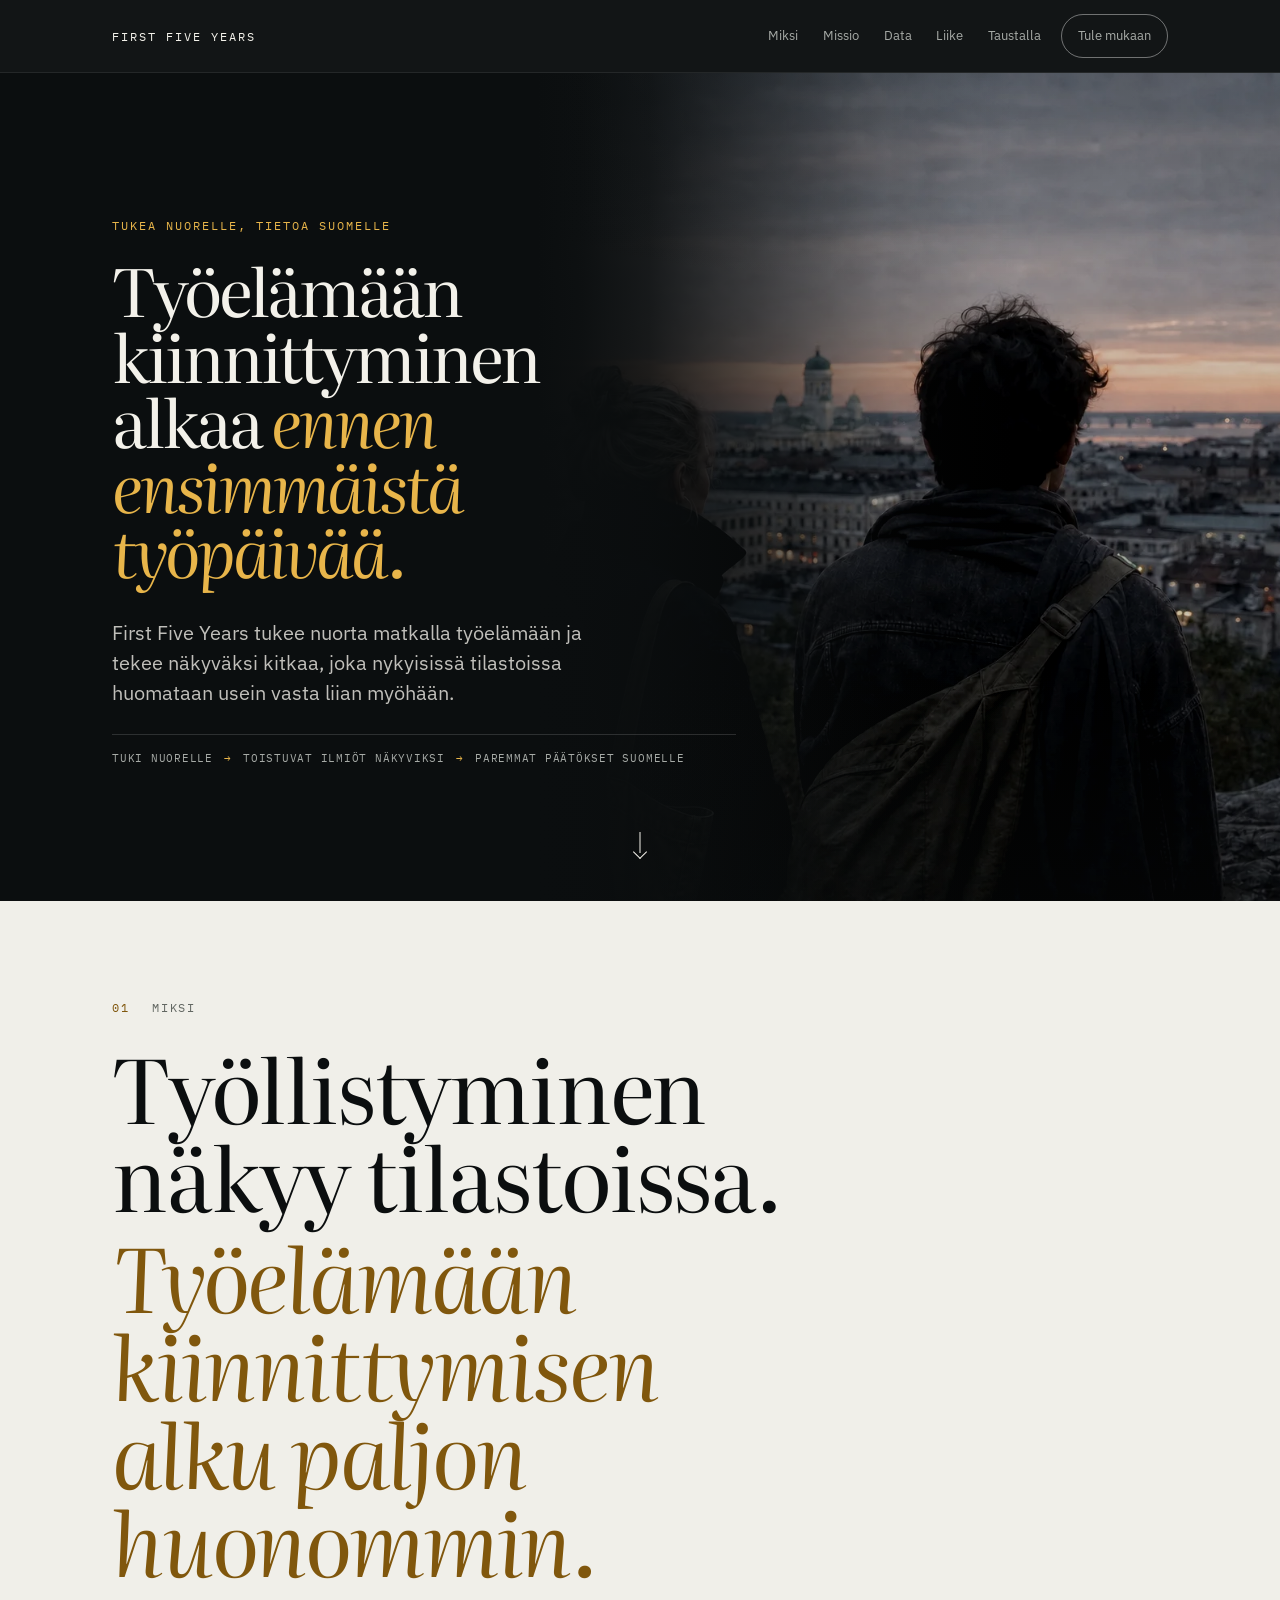
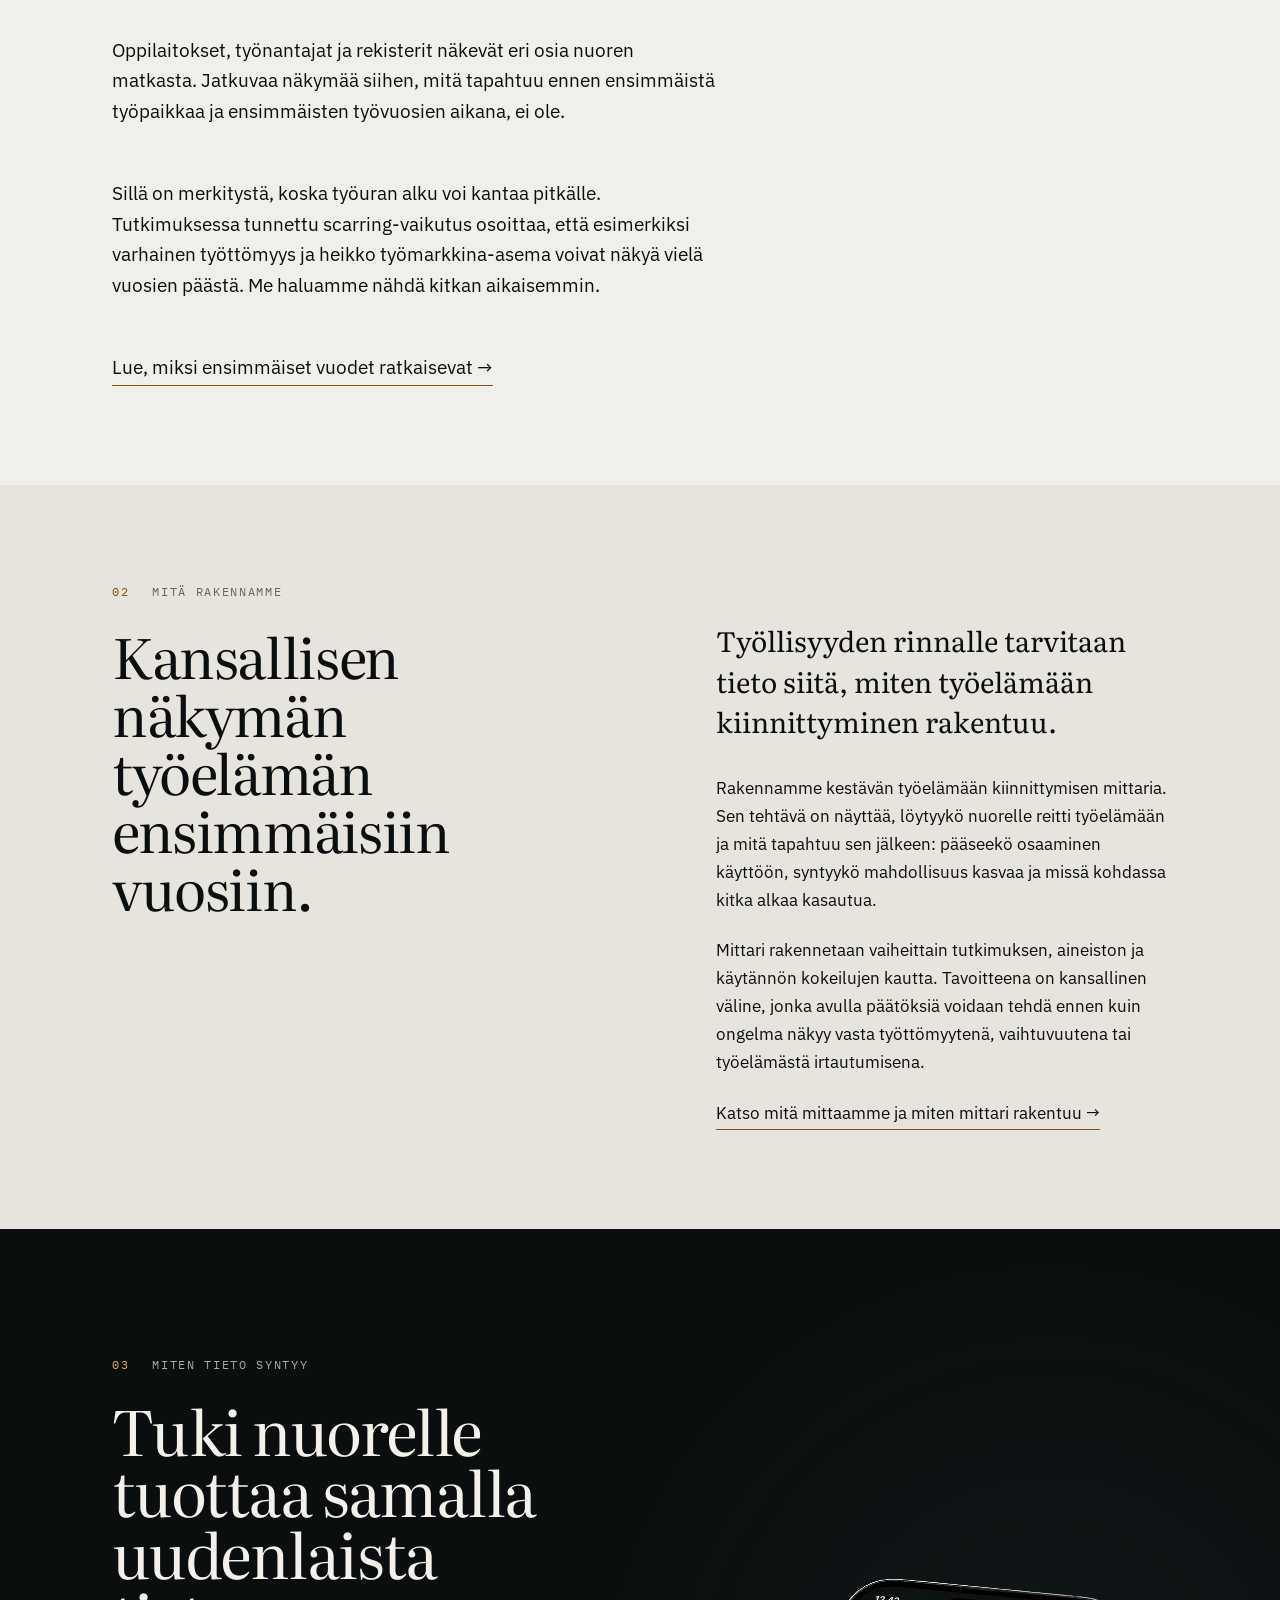
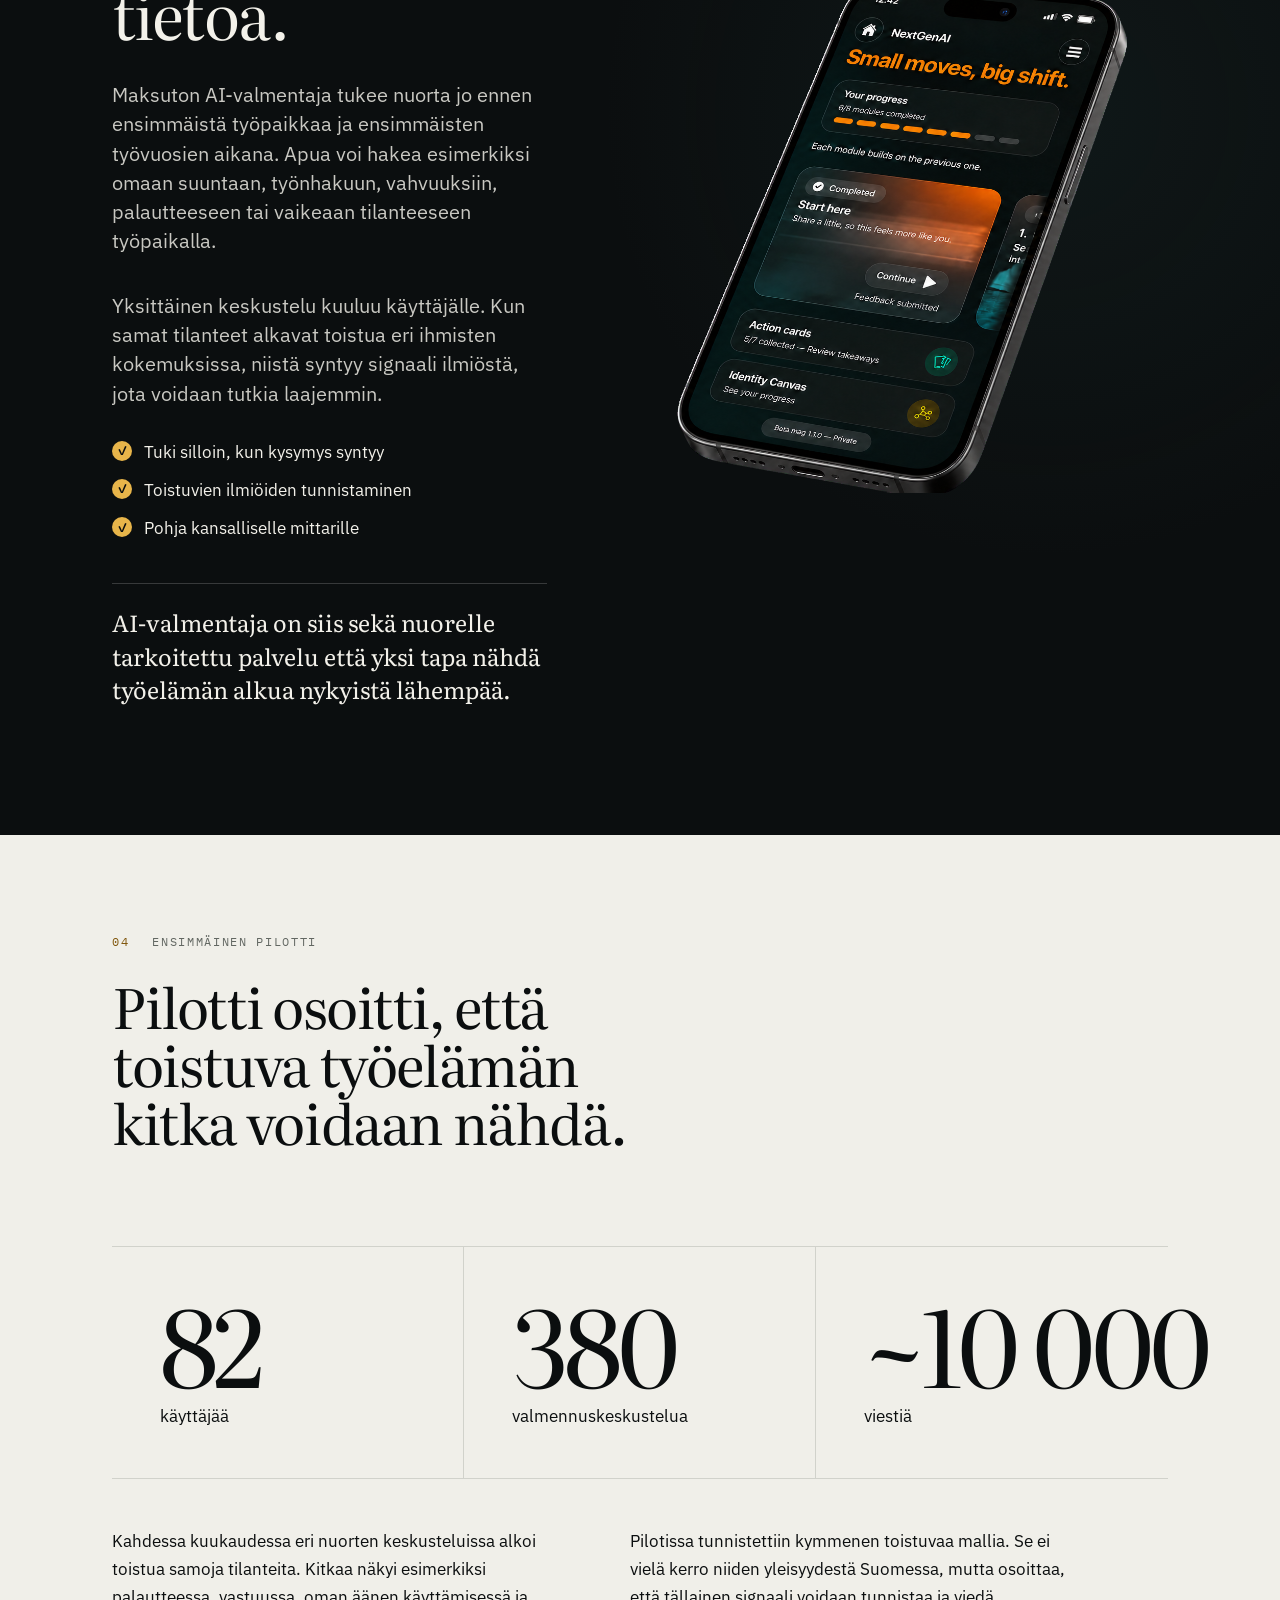
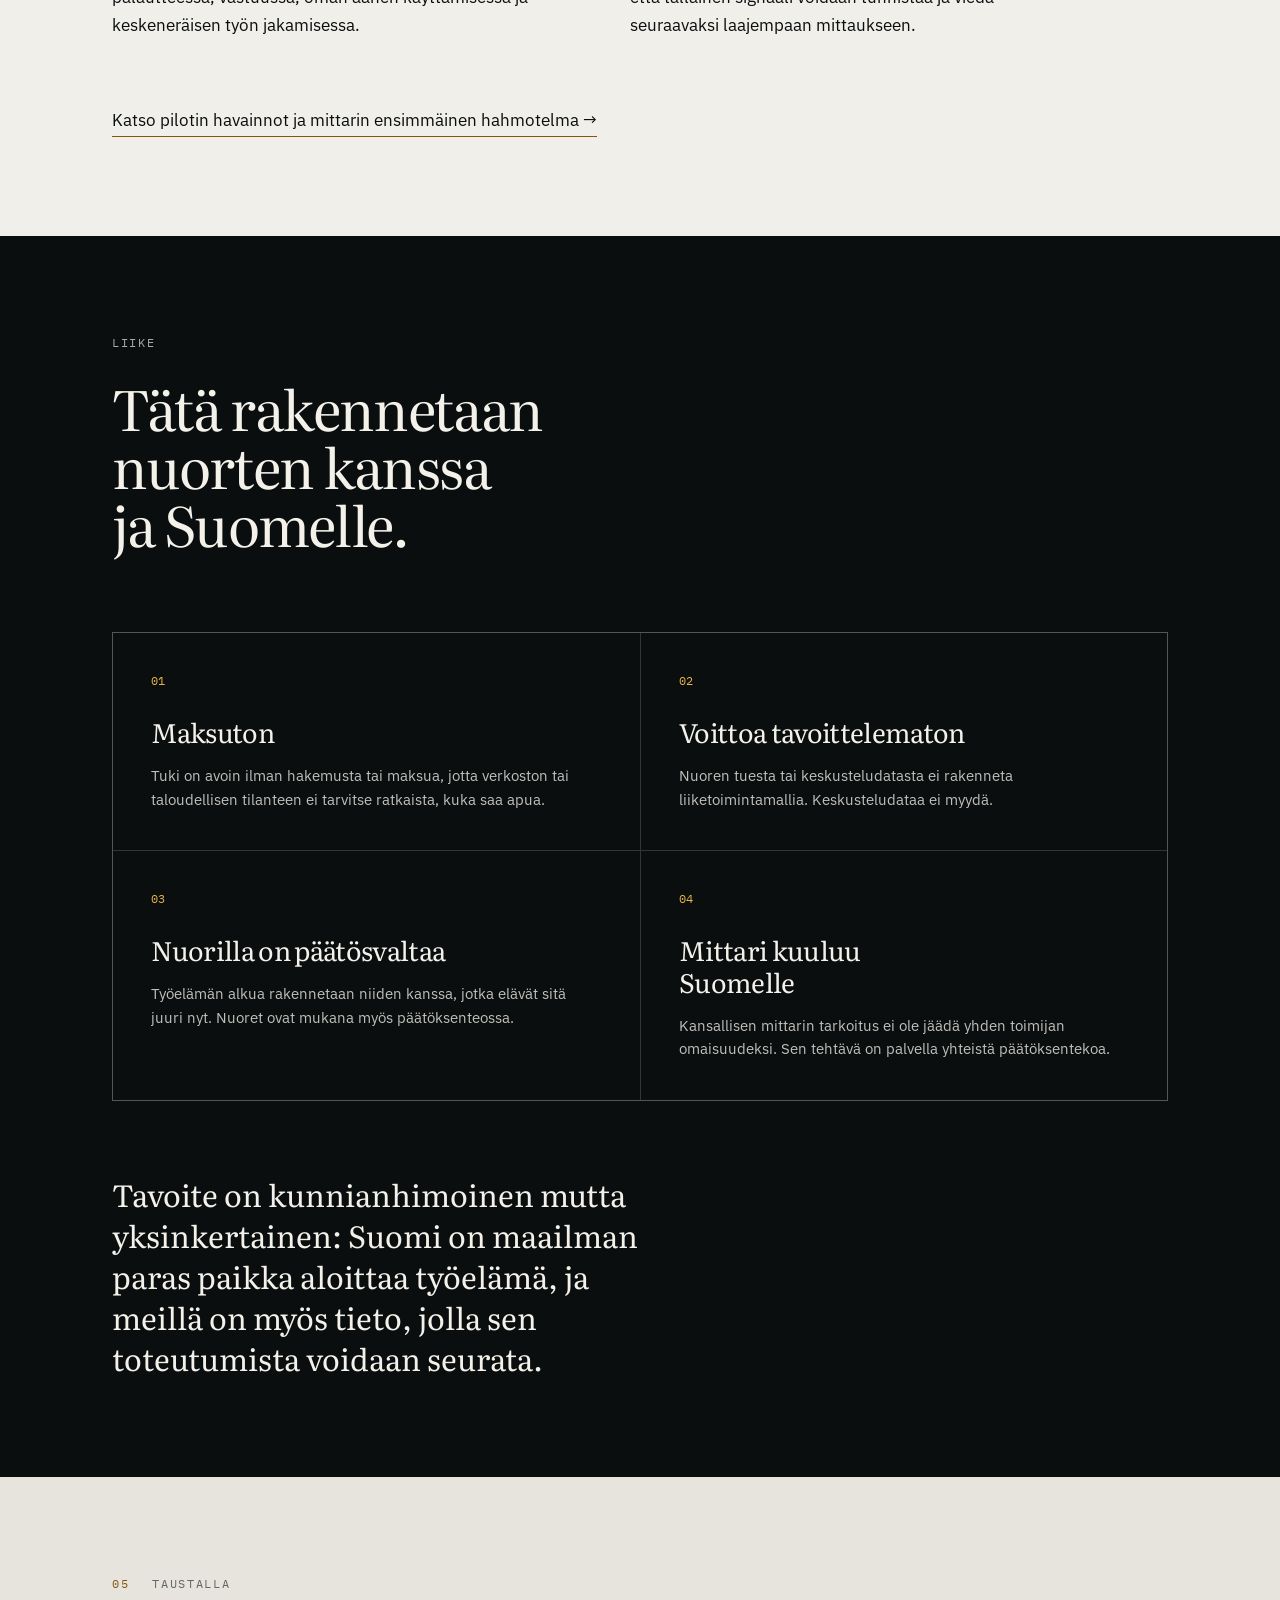
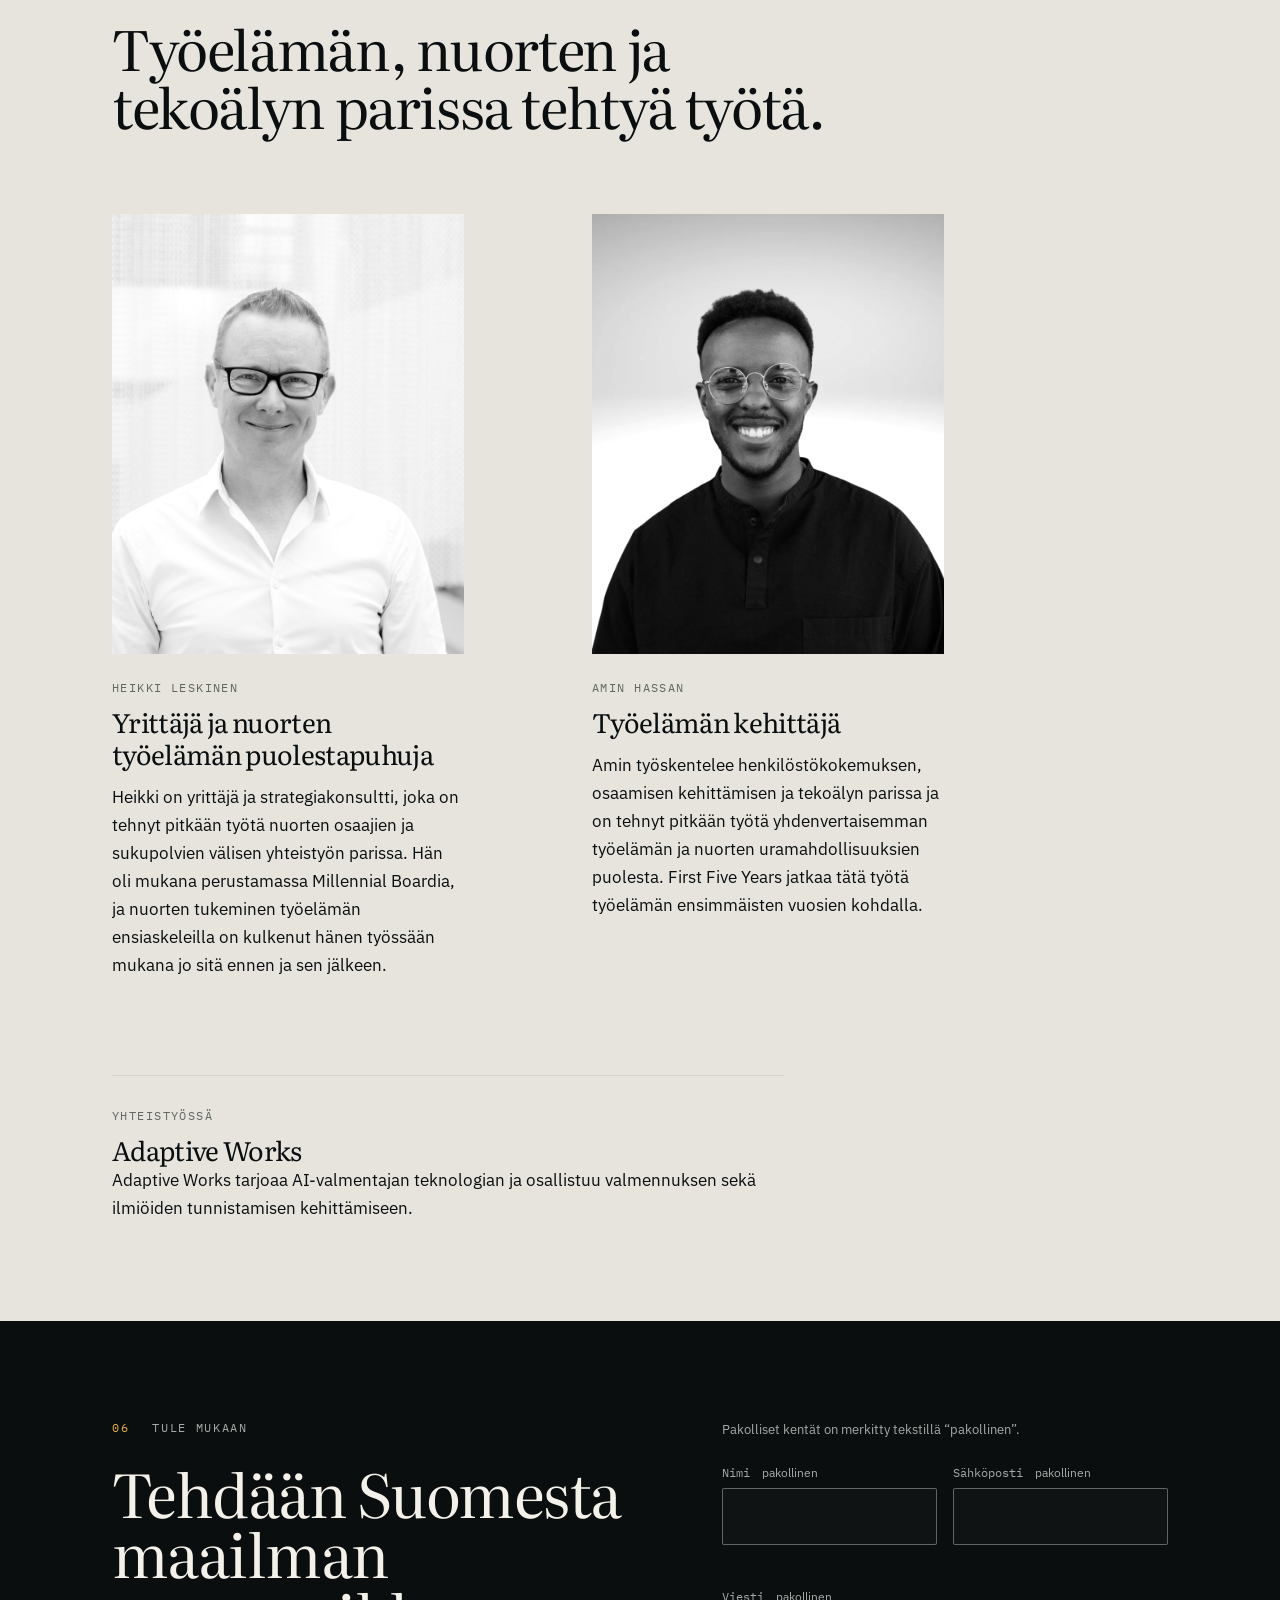
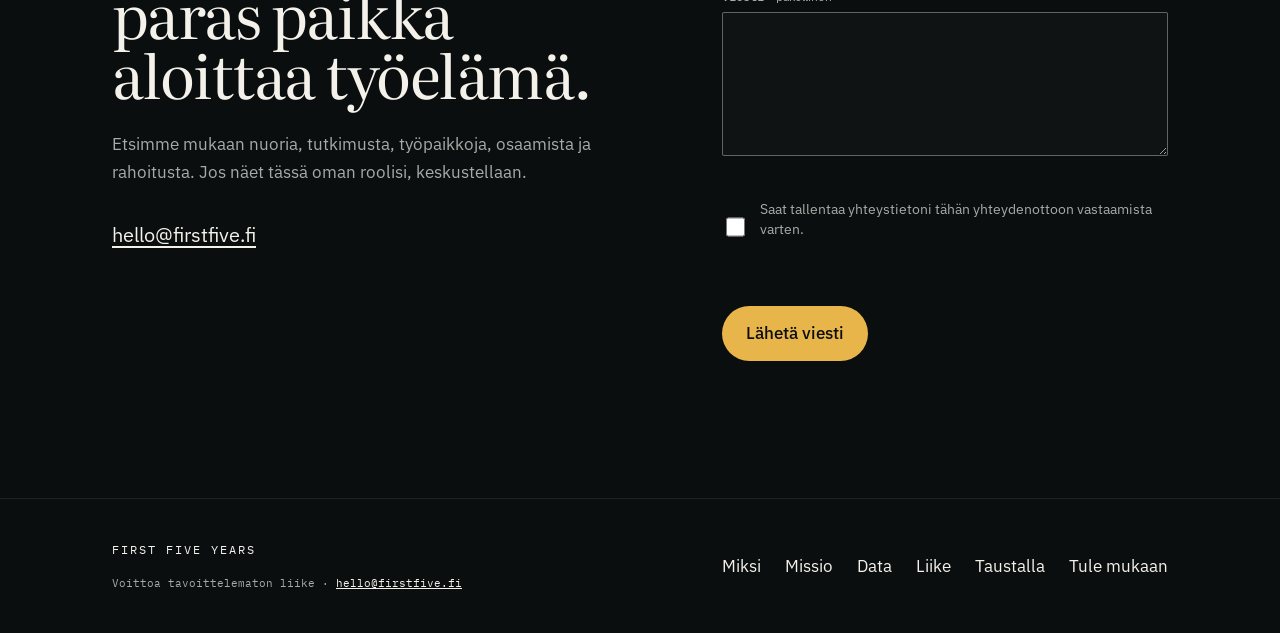
==== index.html @ 21b888ea "Update index.html" ====
<!doctype html>
<html lang="fi">

<head>
  <meta charset="utf-8">
  <meta name="viewport" content="width=device-width, initial-scale=1">

  <title>First Five Years | Näkymä työelämän ensimmäisiin vuosiin</title>

  <link rel="icon" href="./favicon.png" type="image/png">
  <link rel="icon" href="./favicon.ico" sizes="any">

  <meta
    name="description"
    content="First Five Years tukee nuorta ennen ensimmäistä työpaikkaa ja sen jälkeen sekä rakentaa Suomelle näkymää kestävään työelämään kiinnittymiseen."
  >

  <meta name="robots" content="index, follow, max-image-preview:large">
  <meta name="theme-color" content="#0b0e0f">

  <link rel="canonical" href="https://firstfive.fi/">
  <link rel="alternate" hreflang="fi" href="https://firstfive.fi/">
  <link rel="alternate" hreflang="x-default" href="https://firstfive.fi/">

  <meta property="og:type" content="website">
  <meta property="og:locale" content="fi_FI">
  <meta property="og:site_name" content="First Five Years">
  <meta property="og:title" content="First Five Years | Näkymä työelämän ensimmäisiin vuosiin">

  <meta
    property="og:description"
    content="Tukea nuorelle, tietoa Suomelle. First Five Years tekee näkyväksi työelämään siirtymistä ja ensimmäisten työvuosien kitkaa."
  >

  <meta property="og:url" content="https://firstfive.fi/">
  <meta property="og:image" content="https://firstfive.fi/assets/kuvat/hero-young-people.png">
  <meta property="og:image:width" content="1536">
  <meta property="og:image:height" content="1024">
  <meta property="og:image:type" content="image/png">

  <meta
    property="og:image:alt"
    content="Kolme eri taustoista tulevaa nuorta katsoo Helsinkiä ja Tuomiokirkkoa ilta-auringossa."
  >

  <meta name="twitter:card" content="summary_large_image">
  <meta name="twitter:title" content="First Five Years | Näkymä työelämän ensimmäisiin vuosiin">

  <meta
    name="twitter:description"
    content="Tukea nuorelle, tietoa Suomelle. First Five Years tekee näkyväksi työelämään siirtymistä ja ensimmäisten työvuosien kitkaa."
  >

  <meta name="twitter:image" content="https://firstfive.fi/assets/kuvat/hero-young-people.png">

  <meta
    name="twitter:image:alt"
    content="Kolme eri taustoista tulevaa nuorta katsoo Helsinkiä ja Tuomiokirkkoa ilta-auringossa."
  >

  <script type="application/ld+json">
  {
    "@context": "https://schema.org",
    "@graph": [
      {
        "@type": "WebSite",
        "@id": "https://firstfive.fi/#website",
        "url": "https://firstfive.fi/",
        "name": "First Five Years",
        "description": "Tukea nuorelle ja tietoa Suomelle työelämän ensimmäisistä vuosista.",
        "inLanguage": "fi"
      },
      {
        "@type": "Organization",
        "@id": "https://firstfive.fi/#organization",
        "name": "First Five Years",
        "url": "https://firstfive.fi/",
        "description": "Aloite, joka tukee nuoria työelämään siirtymisessä ja rakentaa Suomelle näkymää kestävään työelämään kiinnittymiseen.",
        "email": "hello@firstfive.fi",
        "logo": {
          "@type": "ImageObject",
          "url": "https://firstfive.fi/favicon.png",
          "width": 256,
          "height": 256
        }
      },
      {
        "@type": "WebPage",
        "@id": "https://firstfive.fi/#webpage",
        "url": "https://firstfive.fi/",
        "name": "First Five Years | Näkymä työelämän ensimmäisiin vuosiin",
        "description": "First Five Years tukee nuorta ennen ensimmäistä työpaikkaa ja sen jälkeen sekä rakentaa Suomelle näkymää kestävään työelämään kiinnittymiseen.",
        "isPartOf": { "@id": "https://firstfive.fi/#website" },
        "about": { "@id": "https://firstfive.fi/#organization" },
        "inLanguage": "fi",
        "primaryImageOfPage": {
          "@type": "ImageObject",
          "url": "https://firstfive.fi/assets/kuvat/hero-young-people.png",
          "width": 1536,
          "height": 1024
        }
      }
    ]
  }
  </script>

  <link rel="stylesheet" href="./assets/styles.css?v=20260812-7">

  <link rel="preconnect" href="https://fonts.googleapis.com">
  <link rel="preconnect" href="https://fonts.gstatic.com" crossorigin>

  <link
    rel="preload"
    as="style"
    href="https://fonts.googleapis.com/css2?family=IBM+Plex+Mono:wght@400;500&family=IBM+Plex+Sans:wght@400;500;600&family=Literata:opsz,wght@7..72,400;7..72,500&display=swap"
    onload="this.onload=null;this.rel='stylesheet'"
  >

  <noscript>
    <link
      rel="stylesheet"
      href="https://fonts.googleapis.com/css2?family=IBM+Plex+Mono:wght@400;500&family=IBM+Plex+Sans:wght@400;500;600&family=Literata:opsz,wght@7..72,400;7..72,500&display=swap"
    >
  </noscript>
</head>


<body>

<a class="skip" href="#main">
  Siirry sisältöön
</a>


<header class="masthead">

  <div class="wrap masthead-inner">

    <a class="wordmark" href="/">
      First Five Years
    </a>

    <nav class="nav" aria-label="Päävalikko">
      <a href="#miksi">Miksi</a>
      <a href="/missio.html">Missio</a>
      <a href="./data.html">Data</a>
      <a href="#liike">Liike</a>
      <a href="#kuka">Taustalla</a>
      <a class="nav-cta" href="#yhteys">Tule mukaan</a>
    </nav>

  </div>

</header>


<main id="main">


  <!-- HERO -->

  <section
    class="hero"
    id="alku"
    aria-labelledby="hero-title"
  >

    <div class="hero__inner">

      <div class="hero__visual">

        <img
          src="./assets/kuvat/hero-young-people.png"
          alt="Kolme eri taustoista tulevaa nuorta katsoo Helsinkiä ja Tuomiokirkkoa ilta-auringossa."
          width="1536"
          height="1024"
          fetchpriority="high"
          decoding="async"
        >

      </div>


      <div class="hero__content">

        <p class="hero__strap">
          Tukea nuorelle, tietoa Suomelle
        </p>

        <h1 id="hero-title">
          Työelämään kiinnittyminen alkaa
          <em>ennen ensimmäistä työpäivää.</em>
        </h1>

        <p class="hero__lead">
          First Five Years tukee nuorta matkalla työelämään ja tekee
          näkyväksi kitkaa, joka nykyisissä tilastoissa huomataan usein
          vasta liian myöhään.
        </p>

        <ol
          class="hero__data-path"
          aria-label="First Five Yearsin toimintamalli"
        >
          <li>Tuki nuorelle</li>
          <li>Toistuvat ilmiöt näkyviksi</li>
          <li>Paremmat päätökset Suomelle</li>
        </ol>

        <a
          class="hero__scroll"
          href="#miksi"
          aria-label="Siirry seuraavaan osioon"
        >
          <span aria-hidden="true"></span>
        </a>

      </div>

    </div>

  </section>


  <!-- 01 MIKSI -->

  <section
    class="statement-section"
    id="miksi"
    aria-labelledby="miksi-title"
  >

    <div class="wrap">

      <p class="eyebrow">
        <span class="idx">01</span>
        Miksi
      </p>

      <h2
        id="miksi-title"
        class="statement-title"
      >
        Työllistyminen näkyy tilastoissa.
        <em>
          Työelämään kiinnittymisen alku paljon huonommin.
        </em>
      </h2>

      <p class="statement-body">
        Oppilaitokset, työnantajat ja rekisterit näkevät eri osia nuoren
        matkasta. Jatkuvaa näkymää siihen, mitä tapahtuu ennen ensimmäistä
        työpaikkaa ja ensimmäisten työvuosien aikana, ei ole.
      </p>

      <p class="statement-body">
        Sillä on merkitystä, koska työuran alku voi kantaa pitkälle.
        Tutkimuksessa tunnettu scarring-vaikutus osoittaa, että esimerkiksi
        varhainen työttömyys ja heikko työmarkkina-asema voivat näkyä vielä
        vuosien päästä. Me haluamme nähdä kitkan aikaisemmin.
      </p>

      <p class="statement-body">
        <a class="textlink" href="./missio.html">
          Lue, miksi ensimmäiset vuodet ratkaisevat →
        </a>
      </p>

    </div>

  </section>


  <!-- 02 MITÄ RAKENNAMME -->

  <section
    class="national-section"
    id="paatoksenteko"
    aria-labelledby="national-title"
  >

    <div class="wrap national-grid">

      <div class="national-copy reveal">

        <p class="eyebrow">
          <span class="idx">02</span>
          Mitä rakennamme
        </p>

        <h2 id="national-title">
          Kansallisen näkymän työelämän ensimmäisiin vuosiin.
        </h2>

      </div>


      <div class="national-body reveal">

        <p class="national-lede">
          Työllisyyden rinnalle tarvitaan tieto siitä,
          miten työelämään kiinnittyminen rakentuu.
        </p>

        <p>
          Rakennamme kestävän työelämään kiinnittymisen mittaria.
          Sen tehtävä on näyttää, löytyykö nuorelle reitti työelämään
          ja mitä tapahtuu sen jälkeen: pääseekö osaaminen käyttöön,
          syntyykö mahdollisuus kasvaa ja missä kohdassa kitka alkaa
          kasautua.
        </p>

        <p>
          Mittari rakennetaan vaiheittain tutkimuksen, aineiston ja
          käytännön kokeilujen kautta. Tavoitteena on kansallinen väline,
          jonka avulla päätöksiä voidaan tehdä ennen kuin ongelma näkyy
          vasta työttömyytenä, vaihtuvuutena tai työelämästä irtautumisena.
        </p>

        <p>
          <a class="textlink" href="./data.html">
            Katso mitä mittaamme ja miten mittari rakentuu →
          </a>
        </p>

      </div>

    </div>

  </section>


  <!-- 03 MITEN TIETO SYNTYY -->

  <section
    class="impact-section"
    id="ratkaisu"
    aria-labelledby="solution-title"
  >

    <div class="impact-solution">

      <div class="wrap impact-solution__inner">

        <div class="impact-solution__copy reveal">

          <p class="eyebrow">
            <span class="idx">03</span>
            Miten tieto syntyy
          </p>

          <h2 id="solution-title">
            Tuki nuorelle tuottaa samalla uudenlaista tietoa.
          </h2>

          <p class="impact-solution__lede">
            Maksuton AI&#8209;valmentaja tukee nuorta jo ennen ensimmäistä
            työpaikkaa ja ensimmäisten työvuosien aikana. Apua voi hakea
            esimerkiksi omaan suuntaan, työnhakuun, vahvuuksiin,
            palautteeseen tai vaikeaan tilanteeseen työpaikalla.
          </p>

          <p class="impact-solution__lede">
            Yksittäinen keskustelu kuuluu käyttäjälle. Kun samat tilanteet
            alkavat toistua eri ihmisten kokemuksissa, niistä syntyy
            signaali ilmiöstä, jota voidaan tutkia laajemmin.
          </p>

          <ul class="impact-benefits">
            <li>Tuki silloin, kun kysymys syntyy</li>
            <li>Toistuvien ilmiöiden tunnistaminen</li>
            <li>Pohja kansalliselle mittarille</li>
          </ul>

          <p class="impact-solution__close">
            AI-valmentaja on siis sekä nuorelle tarkoitettu palvelu että
            yksi tapa nähdä työelämän alkua nykyistä lähempää.
          </p>

        </div>


        <figure class="impact-phone reveal">

          <img
            src="./assets/kuvat/ai-valmentaja-transparent.png"
            alt="AI-valmentajan käyttöliittymä älypuhelimen näytöllä."
            width="1042"
            height="1024"
            loading="lazy"
            decoding="async"
          >

          <figcaption class="sr-only">
            First Five Yearsissa käytettävä AI-valmentaja.
            Palvelun tarjoaa Adaptive Works.
          </figcaption>

        </figure>

      </div>

    </div>

  </section>


  <!-- 04 PILOTTI -->

  <section
    class="pilot-section"
    id="havainto"
    aria-labelledby="pilot-title"
  >

    <div class="wrap">

      <div class="pilot-heading reveal">

        <p class="eyebrow">
          <span class="idx">04</span>
          Ensimmäinen pilotti
        </p>

        <h2 id="pilot-title">
          Pilotti osoitti, että toistuva työelämän kitka voidaan nähdä.
        </h2>

      </div>


      <div class="pilot-numbers">

        <article class="pilot-stat reveal">
          <div class="pilot-number">82</div>
          <p>käyttäjää</p>
        </article>

        <article class="pilot-stat reveal">
          <div class="pilot-number">380</div>
          <p>valmennuskeskustelua</p>
        </article>

        <article class="pilot-stat reveal">
          <div class="pilot-number">~10 000</div>
          <p>viestiä</p>
        </article>

      </div>


      <div class="pilot-copy reveal">

        <p>
          Kahdessa kuukaudessa eri nuorten keskusteluissa alkoi toistua
          samoja tilanteita. Kitkaa näkyi esimerkiksi palautteessa,
          vastuussa, oman äänen käyttämisessä ja keskeneräisen työn
          jakamisessa.
        </p>

        <p>
          Pilotissa tunnistettiin kymmenen toistuvaa mallia. Se ei vielä
          kerro niiden yleisyydestä Suomessa, mutta osoittaa, että tällainen
          signaali voidaan tunnistaa ja viedä seuraavaksi laajempaan
          mittaukseen.
        </p>

      </div>


      <p class="pilot-more reveal">
        <a class="textlink" href="./data.html">
          Katso pilotin havainnot ja mittarin ensimmäinen hahmotelma →
        </a>
      </p>

    </div>

  </section>


  <!-- LIIKE -->

  <section
    class="movement-section"
    id="liike"
    aria-labelledby="movement-title"
  >

    <div class="wrap">

      <div class="section-head reveal">

        <p class="eyebrow">
          Liike
        </p>

        <h2 id="movement-title">
          Tätä rakennetaan nuorten kanssa ja Suomelle.
        </h2>

      </div>


      <div class="commitments">

        <article class="commitment reveal">

          <span>01</span>

          <h3>
            Maksuton
          </h3>

          <p>
            Tuki on avoin ilman hakemusta tai maksua, jotta verkoston
            tai taloudellisen tilanteen ei tarvitse ratkaista,
            kuka saa apua.
          </p>

        </article>


        <article class="commitment reveal">

          <span>02</span>

          <h3>
            Voittoa tavoittelematon
          </h3>

          <p>
            Nuoren tuesta tai keskusteludatasta ei rakenneta
            liiketoimintamallia. Keskusteludataa ei myydä.
          </p>

        </article>


        <article class="commitment reveal">

          <span>03</span>

          <h3>
            Nuorilla on päätösvaltaa
          </h3>

          <p>
            Työelämän alkua rakennetaan niiden kanssa, jotka elävät
            sitä juuri nyt. Nuoret ovat mukana myös päätöksenteossa.
          </p>

        </article>


        <article class="commitment reveal">

          <span>04</span>

          <h3>
            Mittari kuuluu Suomelle
          </h3>

          <p>
            Kansallisen mittarin tarkoitus ei ole jäädä yhden toimijan
            omaisuudeksi. Sen tehtävä on palvella yhteistä päätöksentekoa.
          </p>

        </article>

      </div>


      <p class="movement-close reveal">
        Tavoite on kunnianhimoinen mutta yksinkertainen: Suomi on
        maailman paras paikka aloittaa työelämä, ja meillä on myös tieto,
        jolla sen toteutumista voidaan seurata.
      </p>

    </div>

  </section>


  <!-- 05 TAUSTALLA -->

  <section
    class="people-section"
    id="kuka"
    aria-labelledby="people-title"
  >

    <div class="wrap">

      <div class="section-head reveal">

        <p class="eyebrow">
          <span class="idx">05</span>
          Taustalla
        </p>

        <h2 id="people-title">
          Työelämän, nuorten ja tekoälyn parissa tehtyä työtä.
        </h2>

      </div>


      <div class="founders">

        <article class="founder reveal">

          <figure class="founder-portrait">

            <img
              src="./assets/kuvat/heikki-leskinen.png"
              alt="Heikki Leskisen mustavalkoinen kasvokuva."
              width="1116"
              height="992"
              loading="lazy"
              decoding="async"
            >

          </figure>

          <p class="subhead">
            Heikki Leskinen
          </p>

          <h3>
            Yrittäjä ja nuorten työelämän puolestapuhuja
          </h3>

          <p>
            Heikki on yrittäjä ja strategiakonsultti, joka on tehnyt
            pitkään työtä nuorten osaajien ja sukupolvien välisen
            yhteistyön parissa. Hän oli mukana perustamassa Millennial
            Boardia, ja nuorten tukeminen työelämän ensiaskeleilla on
            kulkenut hänen työssään mukana jo sitä ennen ja sen jälkeen.
          </p>

        </article>


        <article class="founder reveal">

          <figure class="founder-portrait">

            <img
              src="./assets/kuvat/amin-hassan.jpg"
              alt="Amin Hassanin mustavalkoinen kasvokuva."
              width="1080"
              height="1080"
              loading="lazy"
              decoding="async"
            >

          </figure>

          <p class="subhead">
            Amin Hassan
          </p>

          <h3>
            Työelämän kehittäjä
          </h3>

          <p>
            Amin työskentelee henkilöstökokemuksen, osaamisen kehittämisen
            ja tekoälyn parissa ja on tehnyt pitkään työtä
            yhdenvertaisemman työelämän ja nuorten uramahdollisuuksien
            puolesta. First Five Years jatkaa tätä työtä työelämän
            ensimmäisten vuosien kohdalla.
          </p>

        </article>

      </div>


      <div class="partner reveal">

        <p class="subhead">
          Yhteistyössä
        </p>

        <h3>
          Adaptive Works
        </h3>

        <p>
          Adaptive Works tarjoaa AI-valmentajan teknologian ja osallistuu
          valmennuksen sekä ilmiöiden tunnistamisen kehittämiseen.
        </p>

      </div>

    </div>

  </section>


  <!-- 06 YHTEYS -->

  <section
    class="contact-section dark-section"
    id="yhteys"
  >

    <div class="wrap contact-layout">

      <div class="contact-intro reveal">

        <p class="eyebrow">
          <span class="idx">06</span>
          Tule mukaan
        </p>

        <h2>
          Tehdään Suomesta maailman paras paikka aloittaa työelämä.
        </h2>

        <p>
          Etsimme mukaan nuoria, tutkimusta, työpaikkoja, osaamista ja
          rahoitusta. Jos näet tässä oman roolisi, keskustellaan.
        </p>

        <p class="contact-email">
          <a href="mailto:hello@firstfive.fi">
            hello@firstfive.fi
          </a>
        </p>

      </div>


      <div class="contact-form-wrap reveal">

        <form
          class="contact-form"
          data-form="yhteys"
          data-success="Kiitos. Viestisi on lähetetty."
          novalidate
        >

          <p class="form-instructions">
            Pakolliset kentät on merkitty tekstillä “pakollinen”.
          </p>


          <div class="form-row">

            <div class="field">

              <label for="c-name">
                Nimi
                <span>pakollinen</span>
              </label>

              <input
                id="c-name"
                name="nimi"
                type="text"
                autocomplete="name"
                required
                aria-describedby="c-name-error"
              >

              <p
                class="field-error"
                id="c-name-error"
              ></p>

            </div>


            <div class="field">

              <label for="c-email">
                Sähköposti
                <span>pakollinen</span>
              </label>

              <input
                id="c-email"
                name="email"
                type="email"
                autocomplete="email"
                required
                aria-describedby="c-email-error"
              >

              <p
                class="field-error"
                id="c-email-error"
              ></p>

            </div>

          </div>


          <div class="field">

            <label for="c-msg">
              Viesti
              <span>pakollinen</span>
            </label>

            <textarea
              id="c-msg"
              name="viesti"
              required
              aria-describedby="c-msg-error"
            ></textarea>

            <p
              class="field-error"
              id="c-msg-error"
            ></p>

          </div>


          <input
            class="hp"
            type="text"
            name="_gotcha"
            tabindex="-1"
            autocomplete="off"
            aria-hidden="true"
          >


          <div class="consent field">

            <input
              id="c-consent"
              name="suostumus"
              type="checkbox"
              value="kyllä"
              required
              aria-describedby="c-consent-error"
            >

            <label for="c-consent">
              Saat tallentaa yhteystietoni
              tähän yhteydenottoon vastaamista varten.
            </label>

            <p
              class="field-error"
              id="c-consent-error"
            ></p>

          </div>


          <button
            class="btn btn-signal"
            type="submit"
          >
            Lähetä viesti
          </button>


          <p
            class="form-msg"
            role="status"
            aria-live="polite"
            tabindex="-1"
          ></p>

        </form>

      </div>

    </div>

  </section>

</main>


<footer class="footer">

  <div class="wrap footer-inner">

    <div>

      <p class="wordmark">
        First Five Years
      </p>

      <p class="legal">
        Voittoa tavoittelematon liike ·
        <a href="mailto:hello@firstfive.fi">
          hello@firstfive.fi
        </a>
      </p>

    </div>


    <nav
      class="footer-nav"
      aria-label="Alatunniste"
    >

      <a href="#miksi">
        Miksi
      </a>

      <a href="/missio.html">
        Missio
      </a>

      <a href="./data.html">
        Data
      </a>

      <a href="#liike">
        Liike
      </a>

      <a href="#kuka">
        Taustalla
      </a>

      <a href="#yhteys">
        Tule mukaan
      </a>

    </nav>

  </div>

</footer>


<script>
  window.FFY_FORM_ENDPOINT =
    'https://forms.formward.eu/f/f1249e59-a45e-429b-a073-d53a4453148f';
</script>

<script
  src="./assets/main.js?v=20260810-1"
  defer
></script>

</body>

</html>
---- assets/styles.css ----
:root {
  --paper: #f0efe9;
  --paper-dim: #e6e4dd;

  --ink: #0b0e0f;
  --ink-soft: #181c1e;

  --muted: #626762;
  --rule: #d1d2cb;

  --signal: #c98a16;
  --signal-lit: #e8b54a;
  --signal-ink: #80570d;

  --on-ink: #f3f1ea;
  --on-ink-muted: #a7aba7;

  --display: "Literata", Georgia, serif;
  --body: "IBM Plex Sans", system-ui, sans-serif;
  --mono: "IBM Plex Mono", ui-monospace, monospace;

  --content: 74rem;
  --gutter: clamp(1.25rem, 5vw, 5rem);
}


/* =========================================================
   RESET
   ========================================================= */

*,
*::before,
*::after {
  box-sizing: border-box;
}

html {
  scroll-behavior: smooth;
  -webkit-text-size-adjust: 100%;
}

body {
  margin: 0;

  background: var(--paper);
  color: var(--ink);

  font-family: var(--body);
  font-size: clamp(1rem, 0.97rem + 0.15vw, 1.0625rem);
  line-height: 1.65;

  -webkit-font-smoothing: antialiased;
  text-rendering: optimizeLegibility;
}

img,
svg {
  max-width: 100%;
}

img {
  display: block;
  height: auto;
}

button,
input,
textarea,
select {
  font: inherit;
}

a {
  color: inherit;
}

p {
  margin: 0 0 1.15em;
}

p:last-child {
  margin-bottom: 0;
}

h1,
h2,
h3 {
  margin: 0;

  font-family: var(--display);
  font-weight: 400;

  letter-spacing: -0.025em;

  text-wrap: balance;
}

h2 {
  font-size: clamp(2rem, 1.3rem + 2.7vw, 3.8rem);
  line-height: 1.05;
}

h3 {
  font-size: clamp(1.3rem, 1.1rem + 0.7vw, 1.8rem);
  line-height: 1.2;
}


/* =========================================================
   ACCESSIBILITY
   ========================================================= */

.skip {
  position: absolute;
  left: -9999px;
  top: 0;

  z-index: 9999;

  padding: 0.8rem 1rem;

  background: var(--signal-lit);
  color: var(--ink);

  font-weight: 600;
}

.skip:focus {
  left: 1rem;
  top: 1rem;
}

.sr-only {
  position: absolute;

  width: 1px;
  height: 1px;

  padding: 0;
  margin: -1px;

  overflow: hidden;

  clip: rect(0 0 0 0);
  clip-path: inset(50%);

  white-space: nowrap;

  border: 0;
}

:focus-visible {
  outline: 3px solid var(--signal-ink);
  outline-offset: 3px;

  box-shadow:
    0 0 0 2px var(--paper);
}

.dark-section :focus-visible,
.hero :focus-visible,
.masthead :focus-visible,
.footer :focus-visible,
.impact-solution :focus-visible,
.slush-section :focus-visible {
  outline-color: var(--signal-lit);

  box-shadow:
    0 0 0 2px var(--ink);
}


/* =========================================================
   GLOBAL
   ========================================================= */

.wrap {
  width: min(var(--content), 100%);

  margin-inline: auto;

  padding-inline: var(--gutter);
}

section:not(.hero):not(.impact-section) {
  padding-block: clamp(5rem, 11vh, 9rem);
}

.eyebrow,
.subhead,
.source-line,
.legal {
  font-family: var(--mono);
}

.eyebrow {
  margin: 0 0 1.6rem;

  font-size: 0.74rem;
  line-height: 1.4;

  letter-spacing: 0.14em;
  text-transform: uppercase;

  color: var(--muted);
}

.eyebrow .idx {
  margin-right: 0.9rem;

  color: var(--signal-ink);
}

.subhead {
  margin: 0 0 0.6rem;

  font-size: 0.74rem;
  line-height: 1.4;

  letter-spacing: 0.12em;
  text-transform: uppercase;

  color: var(--muted);
}

.dark-section {
  background: var(--ink);
  color: var(--on-ink);
}

.dark-section .eyebrow,
.dark-section .subhead {
  color: var(--on-ink-muted);
}

.dark-section .eyebrow .idx {
  color: var(--signal-lit);
}

.section-head {
  max-width: 54rem;

  margin-bottom: clamp(3rem, 7vw, 5rem);
}


/* =========================================================
   HEADER
   ========================================================= */

.masthead {
  position: sticky;
  top: 0;

  z-index: 200;

  background:
    rgba(11, 14, 15, 0.97);

  color: var(--on-ink);

  border-bottom:
    1px solid rgba(255, 255, 255, 0.08);

  backdrop-filter: blur(12px);
}

.masthead-inner {
  min-height: 72px;

  display: flex;
  align-items: center;
  justify-content: space-between;

  gap: 2rem;
}

.wordmark {
  flex: 0 0 auto;

  font-family: var(--mono);

  font-size: 0.78rem;

  letter-spacing: 0.16em;
  text-transform: uppercase;

  text-decoration: none;

  color: var(--on-ink);
}

.nav {
  display: flex;
  align-items: center;

  gap: 0.15rem;
}

.nav a {
  min-height: 44px;

  display: inline-flex;
  align-items: center;
  justify-content: center;

  padding-inline: 0.7rem;

  color: var(--on-ink-muted);

  font-size: 0.82rem;

  text-decoration: none;
}

.nav a:hover,
.nav a:focus-visible {
  color: var(--on-ink);
}

.nav-cta {
  margin-left: 0.4rem;

  padding-inline: 1rem !important;

  border:
    1px solid rgba(255, 255, 255, 0.4);

  border-radius: 999px;
}

.nav-cta:hover {
  border-color: var(--on-ink);
}


/* =========================================================
   HERO
   ========================================================= */

.hero {
  position: relative;

  width: 100%;

  min-height:
    calc(100vh - 72px);

  min-height:
    calc(100svh - 72px);

  overflow: hidden;

  background: var(--ink);
  color: var(--on-ink);
}

.hero__inner {
  position: relative;

  width: 100%;

  min-height:
    calc(100vh - 72px);

  min-height:
    calc(100svh - 72px);
}


/* Hero image */

.hero__visual {
  position: absolute;

  top: 0;
  right: 0;
  bottom: 0;

  width: 58%;
  height: 100%;

  overflow: hidden;

  z-index: 0;
}

.hero__visual img {
  width: 100%;
  height: 100%;

  object-fit: cover;
  object-position: 52% center;

  filter:
    brightness(0.8)
    saturate(0.83)
    contrast(1.05);
}

.hero__visual::before {
  content: "";

  position: absolute;
  inset: 0;

  z-index: 2;

  background:
    linear-gradient(
      90deg,
      var(--ink) 0%,
      rgba(11, 14, 15, 0.98) 6%,
      rgba(11, 14, 15, 0.9) 15%,
      rgba(11, 14, 15, 0.62) 29%,
      rgba(11, 14, 15, 0.2) 47%,
      transparent 64%
    );

  pointer-events: none;
}

.hero__visual::after {
  content: "";

  position: absolute;
  inset: 0;

  z-index: 3;

  background:
    linear-gradient(
      180deg,
      rgba(11, 14, 15, 0.18),
      transparent 25%,
      transparent 72%,
      rgba(11, 14, 15, 0.3)
    );

  pointer-events: none;
}


/* Hero copy */

.hero__content {
  position: relative;

  z-index: 10;

  width: min(var(--content), 100%);

  min-height:
    calc(100vh - 72px);

  min-height:
    calc(100svh - 72px);

  margin-inline: auto;

  padding:
    clamp(5rem, 10vh, 8rem)
    var(--gutter)
    clamp(5rem, 9vh, 7rem);

  display: flex;
  flex-direction: column;
  justify-content: center;
  align-items: flex-start;
}

.hero__eyebrow {
  margin: 0 0 1.8rem;

  font-family: var(--mono);

  font-size: 0.72rem;

  letter-spacing: 0.14em;
  text-transform: uppercase;

  color:
    rgba(243, 241, 234, 0.65);
}

.hero h1 {
  width: min(14ch, 53vw);

  margin: 0;

  font-family: var(--display);

  font-size:
    clamp(3.3rem, 5.15vw, 6.3rem);

  font-weight: 400;

  line-height: 0.99;

  letter-spacing: -0.045em;

  color: var(--on-ink);
}

.hero h1 em {
  font-style: italic;
  font-weight: 400;

  color: var(--signal-lit);
}

.hero__lead {
  width: min(31rem, 42vw);

  margin: 2.2rem 0 0;

  font-size:
    clamp(1.05rem, 0.98rem + 0.3vw, 1.25rem);

  line-height: 1.55;

  color:
    rgba(243, 241, 234, 0.78);
}

.hero__data-path {
  width: min(39rem, 52vw);

  margin: 1.6rem 0 0;
  padding: 1rem 0 0;

  display: flex;
  align-items: center;
  flex-wrap: wrap;

  gap: 0.7rem;

  border-top:
    1px solid rgba(255, 255, 255, 0.14);

  list-style: none;

  font-family: var(--mono);

  font-size: 0.68rem;
  line-height: 1.4;

  letter-spacing: 0.07em;
  text-transform: uppercase;

  color: var(--on-ink-muted);
}

.hero__data-path li:not(:last-child)::after {
  content: "→";

  margin-left: 0.7rem;

  color: var(--signal-lit);
}


/* Hero arrow */

.hero__scroll {
  position: absolute;

  left: 50%;
  bottom: 2rem;

  width: 48px;
  height: 48px;

  transform:
    translateX(-50%);

  display: grid;
  place-items: center;

  color: var(--on-ink);

  text-decoration: none;
}

.hero__scroll span {
  position: relative;

  width: 18px;
  height: 26px;
}

.hero__scroll span::before {
  content: "";

  position: absolute;

  left: 50%;
  top: 0;

  width: 1px;
  height: 21px;

  background: currentColor;

  transform:
    translateX(-50%);
}

.hero__scroll span::after {
  content: "";

  position: absolute;

  left: 50%;
  bottom: 1px;

  width: 10px;
  height: 10px;

  border-right:
    1px solid currentColor;

  border-bottom:
    1px solid currentColor;

  transform:
    translateX(-50%)
    rotate(45deg);
}

.hero__scroll:hover {
  color: var(--signal-lit);
}


/* =========================================================
   01 STATEMENT
   ========================================================= */

.statement-section {
  background: var(--paper);
}

.statement-title {
  max-width: 13ch;

  font-size:
    clamp(2.8rem, 1.5rem + 5vw, 6rem);

  line-height: 1;
}

.statement-title em {
  display: block;

  margin-top: 0.15em;

  color: var(--signal-ink);
}


/* =========================================================
   VOICES
   ========================================================= */

.voices-section {
  background: var(--ink);
}

.voices {
  display: grid;

  grid-template-columns:
    repeat(3, minmax(0, 1fr));

  border-top:
    1px solid rgba(255, 255, 255, 0.15);

  border-bottom:
    1px solid rgba(255, 255, 255, 0.15);
}

.voice {
  min-width: 0;

  min-height: 18rem;

  margin: 0;

  padding:
    clamp(1.7rem, 4vw, 3rem);

  border-right:
    1px solid rgba(255, 255, 255, 0.15);
}

.voice:last-child {
  border-right: 0;
}

.quote-mark {
  display: block;

  margin-bottom: 1.5rem;

  font-family: var(--display);

  font-size: 4rem;
  line-height: 0.7;

  color: var(--signal-lit);
}

.voice p {
  max-width: 12ch;

  margin: 0;

  font-family: var(--display);

  font-size:
    clamp(1.5rem, 1.1rem + 1.5vw, 2.5rem);

  line-height: 1.1;

  color: var(--on-ink);
}


/* =========================================================
   02 IMPACT
   ========================================================= */

.impact-section {
  position: relative;

  padding: 0;

  overflow: hidden;

  background: var(--ink);
}


/* Light statistics area */

.impact-stat {
  position: relative;

  min-height:
    clamp(20rem, 35vw, 29rem);

  background:
    radial-gradient(
      circle at 30% 10%,
      #f8f6ef 0%,
      var(--paper) 56%,
      #e9e7df 100%
    );

  color: var(--ink);
}

.impact-stat__inner {
  position: relative;

  min-height: inherit;

  display: grid;

  grid-template-columns:
    minmax(0, 1.2fr)
    minmax(16rem, 0.55fr);

  gap:
    clamp(2rem, 5vw, 5rem);

  align-items: center;

  padding-top:
    clamp(3.5rem, 7vw, 5.5rem);

  padding-bottom:
    clamp(4rem, 8vw, 6rem);
}

.impact-number {
  font-family: var(--display);

  font-size:
    clamp(8rem, 4rem + 13vw, 14rem);

  line-height: 0.72;

  letter-spacing: -0.075em;

  white-space: nowrap;
}

.impact-number span {
  position: relative;

  top: -0.05em;

  margin-left: 0.04em;

  font-size: 0.42em;

  letter-spacing: -0.04em;
}

.impact-stat__copy {
  grid-column: 2;

  align-self: center;

  margin-left:
    clamp(4rem, 7vw, 7rem);
}

.impact-stat__label {
  max-width: 14rem;

  margin: 0;

  font-size:
    clamp(1.05rem, 0.98rem + 0.25vw, 1.2rem);

  line-height: 1.35;

  font-weight: 500;
}

.impact-stat__statement {
  max-width: 14rem;

  margin:
    1.5rem
    0
    0;

  font-size:
    clamp(1rem, 0.95rem + 0.2vw, 1.1rem);

  line-height: 1.45;
}

.source-line {
  margin-top: 1.2rem;

  font-family: var(--mono);

  font-size: 0.7rem;

  color: var(--muted);
}

.source-line a {
  text-underline-offset: 3px;
}


/* Dark solution area */

.impact-solution {
  position: relative;

  background:
    radial-gradient(
      circle at 82% 40%,
      rgba(35, 68, 66, 0.18),
      transparent 35%
    ),
    var(--ink);

  color: var(--on-ink);
}

.impact-solution__inner {
  display: grid;

  grid-template-columns:
    minmax(22rem, 0.9fr)
    minmax(24rem, 1.1fr);

  gap:
    clamp(3rem, 7vw, 7rem);

  align-items: center;

  padding-top:
    clamp(5rem, 10vw, 8rem);

  padding-bottom:
    clamp(5rem, 10vw, 8rem);
}

.impact-solution__copy {
  position: relative;

  z-index: 4;

  width: 100%;
  min-width: 0;
}

.impact-solution .eyebrow {
  color: var(--on-ink-muted);
}

.impact-solution .eyebrow .idx {
  color: var(--signal-lit);
}

.impact-solution h2 {
  max-width: 13ch;

  font-size:
    clamp(2.8rem, 1.8rem + 2.6vw, 4.2rem);

  line-height: 0.99;

  color: var(--on-ink);
}

.impact-solution__lede {
  max-width: 27rem;

  margin:
    clamp(1.6rem, 3vw, 2.2rem)
    0
    0;

  font-size:
    clamp(1.05rem, 0.98rem + 0.3vw, 1.25rem);

  line-height: 1.5;

  color:
    rgba(243, 241, 234, 0.82);
}

.impact-benefits {
  display: grid;

  gap: 0.85rem;

  max-width: 31rem;

  margin:
    2rem
    0
    0;

  padding: 0;

  list-style: none;
}

.impact-benefits li {
  position: relative;

  padding-left: 2rem;

  line-height: 1.45;

  color: var(--on-ink);
}

.impact-benefits li::before {
  content: "✓";

  position: absolute;

  left: 0;
  top: 0.05rem;

  width: 1.25rem;
  height: 1.25rem;

  display: grid;
  place-items: center;

  border-radius: 50%;

  background: var(--signal-lit);

  color: var(--ink);

  font-size: 0.74rem;
  font-weight: 600;
}

/* AI coach image */

.impact-phone {
  position: relative;

  width: 100%;
  max-width: 44rem;
  min-width: 0;

  margin: 0;

  overflow: visible;

  border: 0;

  background: transparent;

  box-shadow: none;
}

.impact-phone img {
  width: 100%;
  height: auto;
}


/* =========================================================
   03 PILOT
   ========================================================= */

.pilot-section {
  background: var(--paper);
}

.pilot-heading {
  max-width: 52rem;
}

.pilot-heading h2 {
  max-width: 17ch;
}

.pilot-numbers {
  display: grid;

  grid-template-columns:
    repeat(3, minmax(0, 1fr));

  margin-top:
    clamp(4rem, 8vw, 6rem);

  border-top:
    1px solid var(--rule);

  border-bottom:
    1px solid var(--rule);
}

.pilot-stat {
  min-width: 0;

  padding:
    clamp(2rem, 4vw, 3rem);

  border-right:
    1px solid var(--rule);
}

.pilot-stat:last-child {
  border-right: 0;
}

.pilot-number {
  font-family: var(--display);

  font-size:
    clamp(4rem, 2.6rem + 5vw, 7rem);

  line-height: 0.9;

  letter-spacing: -0.05em;

  white-space: nowrap;
}

.pilot-stat p {
  margin-top: 0.7rem;
}

.pilot-copy {
  max-width: 60rem;

  margin-top: 3rem;

  display: grid;

  grid-template-columns:
    repeat(2, minmax(0, 1fr));

  gap:
    clamp(2rem, 6vw, 5rem);
}


/* =========================================================
   04 INSIGHT
   ========================================================= */

.insight-section {
  background: var(--paper);
}

.insight-grid,
.national-grid {
  display: grid;

  grid-template-columns:
    minmax(0, 1fr)
    minmax(20rem, 0.9fr);

  gap:
    clamp(3rem, 8vw, 7rem);

  align-items: start;
}

.insight-copy h2,
.national-copy h2 {
  max-width: 15ch;
}

.insight-body,
.national-body {
  padding-top: 2.3rem;
}

.insight-body p + p,
.national-body p + p {
  margin-top: 1.4rem;
}


/* =========================================================
   05 NATIONAL
   ========================================================= */

.national-section {
  background: var(--paper-dim);
}

.national-lede {
  font-family: var(--display);

  font-size:
    clamp(1.35rem, 1.1rem + 0.8vw, 1.8rem);

  line-height: 1.45;
}


/* =========================================================
   SLUSH
   ========================================================= */

.slush-section {
  background: var(--ink);

  color: var(--on-ink);
}

.slush-section .eyebrow {
  color: var(--on-ink-muted);
}

.slush-grid {
  display: grid;

  grid-template-columns:
    minmax(0, 0.8fr)
    minmax(0, 1.2fr);

  gap:
    clamp(3rem, 8vw, 7rem);

  align-items: end;
}

.slush-number {
  font-family: var(--display);

  font-size:
    clamp(6rem, 3rem + 10vw, 11rem);

  line-height: 0.75;

  letter-spacing: -0.06em;
}

.slush-copy h2 {
  max-width: 16ch;

  font-size:
    clamp(1.8rem, 1.3rem + 1.5vw, 2.8rem);

  line-height: 1.08;
}

.slush-copy p {
  margin-top: 1.25rem;

  color: var(--on-ink-muted);
}


.textlink {
  display: inline-block;

  padding-bottom: 2px;

  text-decoration: none;

  border-bottom:
    1px solid var(--signal-ink);
}

.textlink:hover {
  border-bottom-width: 2px;
}


/* =========================================================
   PEOPLE
   ========================================================= */

.people-section {
  background: var(--paper-dim);
}

.founders {
  display: grid;

  grid-template-columns:
    repeat(2, minmax(0, 22rem));

  gap:
    clamp(2.5rem, 6vw, 5rem);

  max-width: 52rem;

  justify-content: space-between;
}

.founder {
  min-width: 0;
}

.founder-portrait {
  width: 100%;
  max-width: 22rem;

  margin: 0 0 1.6rem;

  overflow: hidden;

  background: var(--paper);

  aspect-ratio: 4 / 5;
}

.founder-portrait img {
  width: 100%;

  height: 100%;

  object-fit: cover;

  object-position: center 24%;

  filter:
    grayscale(1)
    contrast(1.04);
}

.founder h3 {
  margin-bottom: 0.8rem;
}

.founder > p:last-child {
  max-width: 31rem;
}

.partner {
  max-width: 42rem;

  margin-top:
    clamp(4rem, 8vw, 6rem);

  padding-top: 2rem;

  border-top:
    1px solid var(--rule);
}


/* =========================================================
   RULES
   ========================================================= */

.rules-section {
  background: var(--paper);
}

.rules-grid {
  display: grid;

  grid-template-columns:
    repeat(2, minmax(0, 1fr));

  gap: 1px;

  background: var(--rule);

  border:
    1px solid var(--rule);
}

.rule {
  min-height: 11rem;

  padding:
    clamp(1.5rem, 4vw, 2.5rem);

  background: var(--paper);
}

.rule > span {
  display: block;

  margin-bottom: 2rem;

  font-family: var(--mono);

  font-size: 0.72rem;

  color: var(--signal-ink);
}

.rule h3 {
  max-width: 21ch;

  margin-bottom: 0;
}

.rule:last-child {
  grid-column: 1 / -1;

  min-height: auto;

  display: grid;

  grid-template-columns:
    3rem minmax(0, 1fr);

  column-gap: clamp(1.5rem, 4vw, 3rem);

  align-items: start;
}

.rule:last-child > span,
.rule:last-child h3 {
  margin-bottom: 0;
}


/* =========================================================
   CONTACT
   ========================================================= */

.contact-section {
  background: var(--ink);
  color: var(--on-ink);

  overflow: hidden;
}

.contact-layout {
  display: grid;

  grid-template-columns:
    minmax(30rem, 1.1fr)
    minmax(26rem, 0.9fr);

  gap:
    clamp(3rem, 5vw, 5rem);

  align-items: start;
}

.contact-intro,
.contact-form-wrap {
  min-width: 0;
}

.contact-intro {
  max-width: 38rem;
}

.contact-intro h2 {
  max-width: 16ch;

  font-size:
    clamp(2.6rem, 2rem + 2.2vw, 4rem);

  line-height: 1;
}

.contact-intro > p:not(.eyebrow):not(.contact-email) {
  margin-top: 1.7rem;

  color: var(--on-ink-muted);
}

.contact-email {
  margin-top: 2rem;

  font-size: 1.25rem;
}

.contact-email a {
  text-underline-offset: 4px;
}

.contact-form-wrap {
  width: 100%;
}

.contact-form {
  width: 100%;
}

.form-instructions {
  margin-bottom: 1.5rem;

  color: var(--on-ink-muted);

  font-size: 0.83rem;
  line-height: 1.5;
}

.form-row {
  display: grid;

  grid-template-columns:
    repeat(2, minmax(0, 1fr));

  gap: 1rem;
}

.field {
  min-width: 0;

  margin-bottom: 1.2rem;
}

.field label {
  display: block;

  margin-bottom: 0.45rem;

  font-family: var(--mono);

  font-size: 0.72rem;
  line-height: 1.4;

  color: var(--on-ink-muted);
}

.field label span {
  margin-left: 0.35rem;

  font-family: var(--body);

  font-size: 0.76rem;
}

.field input,
.field textarea {
  display: block;

  width: 100%;

  min-width: 0;
  min-height: 48px;

  padding:
    0.85rem
    0.9rem;

  background:
    rgba(255, 255, 255, 0.025);

  color: var(--on-ink);

  border:
    1px solid rgba(255, 255, 255, 0.34);

  border-radius: 2px;

  transition:
    border-color 160ms ease,
    background-color 160ms ease;
}

.field input:hover,
.field textarea:hover {
  border-color:
    rgba(255, 255, 255, 0.66);
}

.field input:focus,
.field textarea:focus {
  border-color: var(--signal-lit);

  background:
    rgba(255, 255, 255, 0.04);

  outline: 0;
}

.field textarea {
  min-height: 9rem;

  resize: vertical;
}

.field input[aria-invalid="true"],
.field textarea[aria-invalid="true"] {
  border-color: #ff9b8d;

  box-shadow:
    inset 3px 0 0 #ff9b8d;
}

.field-error {
  min-height: 1.1rem;

  margin: 0.35rem 0 0;

  color: #ffb1a7;

  font-size: 0.82rem;
  line-height: 1.4;
}

.consent {
  display: grid;

  grid-template-columns:
    auto
    minmax(0, 1fr);

  gap:
    0.6rem
    0.75rem;

  align-items: start;
}

.consent input {
  width: 1.2rem;
  height: 1.2rem;

  margin-top: 0.25rem;

  accent-color: var(--signal-lit);
}

.consent label {
  margin: 0;

  font-family: var(--body);

  font-size: 0.9rem;
  line-height: 1.45;
}

.consent .field-error {
  grid-column: 2;
}

.hp {
  position: absolute;

  left: -9999px;
}

.btn {
  display: inline-flex;

  align-items: center;
  justify-content: center;

  min-height: 48px;

  padding:
    0.85rem
    1.5rem;

  border: 0;
  border-radius: 999px;

  cursor: pointer;
}

.btn-signal {
  background: var(--signal-lit);
  color: var(--ink);

  font-weight: 500;
}

.btn-signal:hover {
  background: #f0c15e;
}

.btn:disabled {
  opacity: 0.68;

  cursor: wait;
}

.form-msg {
  min-height: 1.4rem;

  margin-top: 1rem;

  font-family: var(--mono);

  font-size: 0.82rem;
  line-height: 1.5;
}


/* =========================================================
   FOOTER
   ========================================================= */

.footer {
  padding-block: 2.5rem;

  background: var(--ink);
  color: var(--on-ink-muted);

  border-top:
    1px solid rgba(255, 255, 255, 0.08);
}

.footer-inner {
  display: flex;

  align-items: center;
  justify-content: space-between;

  gap: 2rem;

  flex-wrap: wrap;
}

.footer .wordmark {
  color: var(--on-ink);
}

.legal {
  margin: 0.4rem 0 0;

  font-family: var(--mono);

  font-size: 0.7rem;
}

.legal a {
  color: var(--on-ink);
}

.footer-nav {
  display: flex;

  flex-wrap: wrap;

  gap:
    0.25rem
    1.5rem;
}

.footer-nav a {
  min-height: 44px;

  display: inline-flex;
  align-items: center;

  color: var(--on-ink);

  text-decoration: none;
}

.footer-nav a:hover {
  text-decoration: underline;

  text-underline-offset: 4px;
}


/* =========================================================
   REVEAL
   ========================================================= */

.reveal {
  opacity: 1;

  transform: none;
}

html.reveal-ready .reveal {
  opacity: 0;

  transform:
    translateY(16px);

  transition:
    opacity 500ms ease,
    transform 500ms ease;
}

html.reveal-ready .reveal.in {
  opacity: 1;

  transform: none;
}


/* =========================================================
   MISSION PAGE
   ========================================================= */

.mission-page {
  width:
    min(var(--content), 100%);

  margin-inline: auto;

  padding:
    clamp(5rem, 10vh, 8rem)
    var(--gutter)
    clamp(6rem, 12vh, 9rem);
}

.mission-page > h1 {
  max-width: 14ch;

  margin: 0;

  font-family: var(--display);

  font-size:
    clamp(3rem, 1.7rem + 4.5vw, 6rem);

  font-weight: 400;

  line-height: 1;

  letter-spacing: -0.04em;
}

.mission-body {
  width: min(100%, 43rem);

  margin-top:
    clamp(3rem, 7vw, 5rem);
}

.mission-body > p:first-child {
  font-family: var(--display);

  font-size:
    clamp(1.35rem, 1.1rem + 0.8vw, 1.8rem);

  line-height: 1.5;
}

.mission-body p {
  margin-bottom: 1.5em;
}

.mission-body h2 {
  margin:
    clamp(3rem, 7vw, 4.5rem)
    0
    1rem;

  font-size:
    clamp(1.8rem, 1.3rem + 1.4vw, 2.6rem);

  line-height: 1.12;
}

.mission-close {
  margin-top: 4rem;

  padding-top: 2rem;

  border-top:
    1px solid var(--rule);

  font-family: var(--display);

  font-size:
    clamp(1.35rem, 1.1rem + 0.8vw, 1.8rem);

  line-height: 1.5;
}

.back-link {
  margin-top: 4rem;
}


/* =========================================================
   MEDIUM DESKTOP / TABLET
   ========================================================= */

@media (max-width: 70rem) {

  .impact-stat__inner {
    grid-template-columns:
      minmax(0, 0.9fr)
      minmax(15rem, 0.55fr);
  }

  .impact-number {
    font-size:
      clamp(7rem, 14vw, 11rem);
  }

  .impact-solution__inner {
    gap: clamp(2rem, 5vw, 4rem);
  }

}


@media (max-width: 64rem) {

  .masthead-inner {
    align-items: flex-start;

    flex-direction: column;

    padding-block: 1rem;
  }

  .nav {
    width: 100%;

    overflow-x: auto;

    padding-bottom: 0.1rem;
  }

  .nav a {
    flex: 0 0 auto;
  }


  .hero__visual {
    width: 62%;
  }

  .hero h1 {
    width: min(14ch, 61vw);

    font-size:
      clamp(3rem, 6vw, 5rem);
  }

  .hero__lead {
    width: min(28rem, 50vw);
  }


  .insight-grid,
  .national-grid,
  .slush-grid,
  .contact-layout {
    grid-template-columns: 1fr;
  }


  .contact-intro {
    max-width: 38rem;
  }

  .contact-form-wrap {
    max-width: 42rem;
  }

}


/* =========================================================
   MOBILE
   ========================================================= */

@media (max-width: 48rem) {

  section:not(.hero):not(.impact-section) {
    padding-block: 4.5rem;
  }


  /* Header */

  .masthead-inner {
    gap: 0.7rem;
  }

  .nav {
    scrollbar-width: none;
  }

  .nav::-webkit-scrollbar {
    display: none;
  }


  /* Hero */

  .hero {
    min-height: auto;
  }

  .hero__inner {
    min-height: auto;

    display: flex;
    flex-direction: column;
  }

  .hero__visual {
    position: relative;

    order: 1;

    width: 100%;
    height: 48svh;
    min-height: 340px;
  }

  .hero__visual::before {
    background:
      linear-gradient(
        180deg,
        transparent 42%,
        rgba(11, 14, 15, 0.45) 74%,
        var(--ink) 100%
      );
  }

  .hero__visual::after {
    display: none;
  }

  .hero__content {
    order: 2;

    width: 100%;

    min-height: auto;

    padding:
      1rem
      var(--gutter)
      5rem;

    justify-content: flex-start;
  }

  .hero h1 {
    width: 100%;
    max-width: none;

    font-size:
      clamp(2.7rem, 11vw, 4rem);

    line-height: 1;
  }

  .hero__lead {
    width: 100%;
    max-width: 31rem;
  }

  .hero__data-path {
    width: 100%;
    max-width: 31rem;
  }

  .hero__scroll {
    left: auto;
    right: var(--gutter);

    bottom: 1rem;

    transform: none;
  }


  /* Voices */

  .voices {
    grid-template-columns: 1fr;
  }

  .voice {
    min-height: auto;

    border-right: 0;

    border-bottom:
      1px solid rgba(255, 255, 255, 0.15);
  }

  .voice:last-child {
    border-bottom: 0;
  }


  /* Impact */

  .impact-stat {
    min-height: auto;
  }

  .impact-stat__inner {
    display: grid;

    grid-template-columns: 1fr;

    gap: 2rem;

    padding-top: 4rem;
    padding-bottom: 4rem;
  }

  .impact-number {
    font-size:
      clamp(7rem, 33vw, 11rem);
  }

  .impact-stat__copy {
    grid-column: auto;

    max-width: 18rem;

    margin-left: 0;
  }

  .impact-phone {
    position: relative;

    top: auto;
    right: auto;

    z-index: 4;

    width: 100%;
    max-width: 100%;

    margin: 0;
  }

  .impact-solution {
    min-height: auto;
  }

  .impact-solution__inner {
    display: grid;

    grid-template-columns: minmax(0, 1fr);

    gap: 3rem;

    padding-top: 5rem;
    padding-bottom: 5rem;
  }

  .impact-solution__copy {
    width: 100%;
    max-width: 34rem;

    padding-right: 0;
  }

  .impact-solution h2 {
    max-width: 13ch;

    font-size:
      clamp(2.8rem, 11vw, 4.2rem);
  }


  /* Pilot */

  .pilot-numbers,
  .pilot-copy,
  .founders,
  .rules-grid,
  .form-row {
    grid-template-columns: 1fr;
  }

  .rule:last-child {
    grid-column: auto;

    min-height: 11rem;

    display: block;
  }

  .rule:last-child > span {
    margin-bottom: 2rem;
  }

  .rule:last-child h3 {
    margin-bottom: 0.8rem;
  }

  .pilot-stat {
    border-right: 0;

    border-bottom:
      1px solid var(--rule);
  }

  .pilot-stat:last-child {
    border-bottom: 0;
  }

  .pilot-copy {
    gap: 1.5rem;
  }


  /* People */

  .founder-portrait {
    max-width: 22rem;
  }


  /* Contact */

  .contact-layout {
    gap: 3.5rem;
  }

  .contact-intro h2 {
    max-width: 16ch;

    font-size:
      clamp(2.6rem, 9.5vw, 4rem);
  }

}


/* =========================================================
   SMALL MOBILE
   ========================================================= */

@media (max-width: 30rem) {

  .hero__visual {
    height: 44svh;
    min-height: 310px;
  }

  .hero h1 {
    font-size:
      clamp(2.45rem, 11vw, 3.4rem);
  }

  .impact-solution__inner {
    padding-top: 10rem;
  }

  .contact-intro h2 {
    max-width: 16ch;
  }

}


/* =========================================================
   REDUCED MOTION
   ========================================================= */

@media (prefers-reduced-motion: reduce) {

  html {
    scroll-behavior: auto;
  }

  *,
  *::before,
  *::after {
    animation-duration: 0.01ms !important;
    animation-iteration-count: 1 !important;
    transition-duration: 0.01ms !important;
  }

  .reveal,
  html.reveal-ready .reveal,
  html.reveal-ready .reveal.in {
    opacity: 1;

    transform: none;
  }

}


/* =========================================================
   HIGH CONTRAST
   ========================================================= */

@media (prefers-contrast: more) {

  .field input,
  .field textarea {
    border-color: currentColor;
  }

  .textlink {
    border-bottom-width: 2px;
  }

  .voice {
    border-color: currentColor;
  }

}


/* =========================================================
   DATA PAGE  (/data.html)
   ========================================================= */

:root {
  /* Validated marks — see dataviz checks.
     Single mark on paper: 3.60:1. Ordinal ramp: monotone L,
     adjacent dL >= 0.06, light end 2.05:1, single hue. */
  --data-mark: #a97112;
  --data-o1: #d99e2b;
  --data-o2: #ab7411;
  --data-o3: #7a520c;

  --data-surface: #f6f4ee;
  --data-track: #e6e3da;
  --data-grid: #dcdad2;
}

.data-page {
  width: min(var(--content), 100%);

  margin-inline: auto;

  padding:
    clamp(3.5rem, 8vh, 6rem)
    var(--gutter)
    clamp(6rem, 12vh, 9rem);
}


/* ---------- intro ---------- */

.data-intro > h1 {
  max-width: 26ch;

  margin: 0;

  font-family: var(--display);

  font-size:
    clamp(2.3rem, 1.5rem + 2.9vw, 4.2rem);

  font-weight: 400;

  line-height: 1.03;

  letter-spacing: -0.035em;
}

.data-lede {
  max-width: 44rem;

  margin-top: clamp(1.8rem, 4vw, 2.6rem);

  font-family: var(--display);

  font-size:
    clamp(1.2rem, 1.05rem + 0.6vw, 1.6rem);

  line-height: 1.5;
}

.layer-key {
  display: flex;
  flex-wrap: wrap;

  gap: 0.6rem 2rem;

  max-width: 48rem;

  margin: 2.2rem 0 0;
  padding: 1rem 0 0;

  border-top: 1px solid var(--rule);

  list-style: none;

  font-family: var(--mono);

  font-size: 0.72rem;
  line-height: 1.5;

  letter-spacing: 0.04em;

  color: var(--muted);
}

.layer-key li {
  display: flex;
  align-items: center;

  gap: 0.6rem;
}

.layer-key .swatch {
  flex: 0 0 auto;

  width: 0.85rem;
  height: 0.85rem;

  border-radius: 2px;
}

.layer-key__real .swatch {
  background: var(--data-mark);
}

.layer-key__concept .swatch {
  background:
    repeating-linear-gradient(
      45deg,
      var(--muted) 0 2px,
      transparent 2px 4px
    );

  border: 1px dashed var(--muted);
}


/* ---------- sections ---------- */

.data-page .data-section {
  padding-block: 0;

  margin-top: clamp(4rem, 9vw, 7rem);
}

.data-page .data-section > h2 {
  max-width: 26ch;

  font-size:
    clamp(1.75rem, 1.3rem + 1.6vw, 2.8rem);

  line-height: 1.1;
}

.data-body {
  max-width: 40rem;

  margin-top: 1.6rem;
}

.data-body--wide {
  max-width: 44rem;
}

.data-body p + p {
  margin-top: 1.3rem;
}

.data-page .source-line {
  max-width: 44rem;

  margin-top: 1.6rem;

  line-height: 1.6;
}


/* ---------- 01 scale ---------- */

.data-stats {
  display: grid;

  grid-template-columns: repeat(4, minmax(0, 1fr));

  margin-top: clamp(2.5rem, 5vw, 3.5rem);

  border-top: 1px solid var(--rule);
  border-bottom: 1px solid var(--rule);
}

.data-stat {
  min-width: 0;

  padding: clamp(1.4rem, 3vw, 2.1rem) clamp(0.9rem, 2vw, 1.6rem);

  border-right: 1px solid var(--rule);
}

.data-stat:first-child {
  padding-left: 0;
}

.data-stat:last-child {
  border-right: 0;
}

.data-stat__num {
  font-family: var(--display);

  font-size:
    clamp(2.4rem, 1.6rem + 2.6vw, 4rem);

  line-height: 0.95;

  letter-spacing: -0.045em;

  white-space: nowrap;
}

.data-stat p {
  margin: 0.7rem 0 0;

  font-size: 0.92rem;
  line-height: 1.4;

  color: var(--muted);
}


/* ---------- 02 pattern table ---------- */

.pattern-wrap {
  margin-top: clamp(2.5rem, 5vw, 3.5rem);

  overflow-x: auto;
}

.pattern-table {
  width: 100%;

  border-collapse: collapse;

  text-align: left;
}

.pattern-table th,
.pattern-table td {
  padding: 1.05rem 1.2rem 1.05rem 0;

  vertical-align: top;

  border-bottom: 1px solid var(--rule);
}

.pattern-table thead th {
  padding-bottom: 0.7rem;

  font-family: var(--mono);
  font-weight: 400;

  font-size: 0.7rem;

  letter-spacing: 0.12em;
  text-transform: uppercase;

  color: var(--muted);

  border-bottom: 1px solid var(--ink);
}

.pattern-table tbody th {
  width: 26%;
  min-width: 12rem;

  font-family: var(--body);
  font-weight: 500;

  line-height: 1.35;
}

.pt-idx {
  display: inline-block;

  width: 1.9rem;

  font-family: var(--mono);
  font-weight: 400;

  font-size: 0.74rem;

  color: var(--signal-ink);
}

.pt-quote {
  width: 46%;
  min-width: 15rem;

  font-family: var(--display);

  font-size: 1.02rem;
  line-height: 1.45;
}

.pt-strength {
  width: 28%;
  min-width: 9rem;

  font-family: var(--mono);

  font-size: 0.74rem;
  line-height: 1.5;

  letter-spacing: 0.06em;
  text-transform: uppercase;

  color: var(--signal-ink);
}


/* ---------- mechanism ---------- */

.mechanism {
  max-width: 46rem;

  margin-top: clamp(2.5rem, 5vw, 3.5rem);

  padding: clamp(1.6rem, 4vw, 2.4rem);

  background: var(--paper-dim);

  border-left: 3px solid var(--data-mark);
}

.mechanism-steps {
  margin: 0;
  padding: 0;

  list-style: none;

  counter-reset: mech;
}

.mechanism-steps li {
  position: relative;

  padding-left: 2.2rem;

  counter-increment: mech;

  line-height: 1.5;
}

.mechanism-steps li + li {
  margin-top: 0.9rem;
}

.mechanism-steps li::before {
  content: counter(mech);

  position: absolute;

  left: 0;
  top: 0.05rem;

  font-family: var(--mono);

  font-size: 0.74rem;

  color: var(--signal-ink);
}

.mechanism-steps b {
  font-weight: 400;

  color: var(--signal-ink);
}

.mechanism-note {
  margin: 1.6rem 0 0;
  padding-top: 1.2rem;

  border-top: 1px solid var(--rule);

  font-family: var(--display);

  font-size: 1.05rem;
  line-height: 1.55;
}


/* ---------- 03 factors ---------- */

.factor-grid {
  display: grid;

  grid-template-columns: repeat(2, minmax(0, 1fr));

  gap: 1px;

  margin-top: clamp(2.5rem, 5vw, 3.5rem);

  background: var(--rule);

  border: 1px solid var(--rule);
}

.factor {
  min-width: 0;

  padding: clamp(1.4rem, 3.5vw, 2.2rem);

  background: var(--paper);
}

.factor-idx {
  display: block;

  margin-bottom: 1.4rem;

  font-family: var(--mono);

  font-size: 0.72rem;

  color: var(--signal-ink);
}

.factor h3 {
  margin-bottom: 1.1rem;

  font-size: clamp(1.2rem, 1.05rem + 0.5vw, 1.5rem);
}

.factor p {
  margin: 0;

  font-size: 0.96rem;
  line-height: 1.5;
}

.factor p + p {
  margin-top: 0.9rem;
}

.factor p > span {
  display: block;

  margin-bottom: 0.25rem;

  font-family: var(--mono);

  font-size: 0.68rem;

  letter-spacing: 0.12em;
  text-transform: uppercase;

  color: var(--muted);
}

.factor-fix {
  color: var(--ink-soft);
}


/* =========================================================
   CONCEPT PANEL
   ========================================================= */

.panel {
  position: relative;

  margin-top: clamp(2.5rem, 5vw, 3.5rem);

  padding: clamp(1.2rem, 3vw, 2rem);

  background:
    repeating-linear-gradient(
      45deg,
      rgba(98, 103, 98, 0.045) 0 6px,
      transparent 6px 12px
    ),
    var(--data-surface);

  border: 2px dashed #b9b7ae;

  border-radius: 3px;
}

.panel-flag {
  display: flex;
  flex-wrap: wrap;
  align-items: baseline;

  gap: 0.7rem;

  max-width: 52rem;

  margin-bottom: clamp(1.5rem, 3vw, 2.2rem);

  font-family: var(--mono);

  font-size: 0.74rem;
  line-height: 1.6;

  color: var(--muted);
}

.panel-badge {
  flex: 0 0 auto;

  padding: 0.28rem 0.6rem;

  background: var(--ink);
  color: var(--on-ink);

  font-size: 0.66rem;

  letter-spacing: 0.14em;
  text-transform: uppercase;
}


/* ---------- KPI row ---------- */

.panel-head {
  display: grid;

  grid-template-columns: minmax(0, 0.85fr) minmax(0, 2fr);

  gap: clamp(1.5rem, 3vw, 2.5rem);

  align-items: start;

  padding-bottom: clamp(1.8rem, 4vw, 2.6rem);

  border-bottom: 1px solid var(--data-grid);
}

.hero-figure,
.tile {
  min-width: 0;

  padding: 1.1rem 1.2rem;

  background: rgba(255, 255, 255, 0.55);

  border: 1px solid var(--data-grid);
}

.tiles {
  display: grid;

  grid-template-columns: repeat(3, minmax(0, 1fr));

  gap: 1rem;
}

.tile-label {
  margin: 0;

  font-family: var(--mono);

  font-size: 0.66rem;
  line-height: 1.4;

  letter-spacing: 0.1em;
  text-transform: uppercase;

  color: var(--muted);
}

.hero-value,
.tile-value {
  margin: 0.6rem 0 0;

  font-family: var(--body);
  font-weight: 600;

  line-height: 1;

  letter-spacing: -0.02em;

  color: var(--ink);
}

.hero-value {
  font-size: clamp(3rem, 2rem + 3vw, 4.4rem);
}

.tile-value {
  font-size: clamp(1.7rem, 1.4rem + 1vw, 2.3rem);
}

.tile-value--text {
  font-size: clamp(1.35rem, 1.15rem + 0.7vw, 1.7rem);

  letter-spacing: -0.01em;
}

.hero-value .unit,
.tile-value .unit {
  font-size: 0.44em;
  font-weight: 500;
}

.tile-note {
  margin: 0.7rem 0 0;

  font-size: 0.8rem;
  line-height: 1.45;

  color: var(--muted);
}


/* ---------- chart shell ---------- */

.chart {
  margin: 0;

  padding-block: clamp(1.8rem, 4vw, 2.6rem);

  border-bottom: 1px solid var(--data-grid);
}

.chart figcaption {
  max-width: 40rem;

  margin-bottom: clamp(1.4rem, 3vw, 2rem);
}

.chart figcaption h3 {
  font-family: var(--body);
  font-weight: 600;

  font-size: 1.02rem;

  letter-spacing: 0;

  line-height: 1.35;
}

.chart figcaption p {
  margin: 0.45rem 0 0;

  font-size: 0.83rem;
  line-height: 1.5;

  color: var(--muted);
}


/* ---------- bar chart ---------- */

.bar-chart {
  display: grid;

  grid-template-columns: minmax(0, 1fr);

  gap: 0.7rem;
}

.bar-row {
  display: grid;

  grid-template-columns:
    minmax(0, 15rem)
    minmax(0, 1fr)
    3.4rem;

  gap: 0 1rem;

  align-items: center;
}

.bar-label {
  min-width: 0;

  font-size: 0.86rem;
  line-height: 1.3;
}

.bar-track {
  height: 18px;

  background: var(--data-track);

  border-radius: 0 2px 2px 0;
}

.bar-fill {
  height: 100%;

  background: var(--data-mark);

  border-radius: 0 4px 4px 0;

  cursor: default;
}

.bar-value {
  font-family: var(--body);
  font-weight: 600;

  font-size: 0.86rem;

  font-variant-numeric: tabular-nums;

  text-align: right;

  color: var(--ink);
}

.bar-value .unit,
.col-value .unit {
  font-weight: 400;

  color: var(--muted);
}

.bar-axis {
  display: grid;

  grid-template-columns:
    minmax(0, 15rem)
    minmax(0, 1fr)
    3.4rem;

  gap: 0 1rem;

  margin-top: 0.3rem;
}

.bar-axis__ticks {
  grid-column: 2;

  display: flex;
  justify-content: space-between;

  padding-top: 0.45rem;

  border-top: 1px solid var(--data-grid);

  font-family: var(--mono);

  font-size: 0.66rem;

  color: var(--muted);
}


/* ---------- column chart ---------- */

.col-chart {
  display: flex;

  gap: clamp(1rem, 4vw, 3rem);

  max-width: 34rem;

  padding-top: 1.5rem;
}

.col-slot {
  flex: 1 1 0;

  min-width: 0;

  display: flex;
  flex-direction: column;
}

.col-track {
  height: 170px;

  display: flex;
  align-items: flex-end;
}

.col-bar {
  position: relative;

  width: 100%;
  max-width: 24px;

  display: flex;
  flex-direction: column;
  justify-content: flex-end;
}

.col-value {
  position: absolute;

  left: 0;
  bottom: 100%;

  margin-bottom: 0.45rem;

  font-family: var(--body);
  font-weight: 600;

  font-size: 0.95rem;

  white-space: nowrap;

  color: var(--ink);
}

.col-fill {
  flex: 1 1 auto;

  width: 100%;

  border-radius: 4px 4px 0 0;

  cursor: default;
}

.col-o1 { background: var(--data-o1); }
.col-o2 { background: var(--data-o2); }
.col-o3 { background: var(--data-o3); }

.col-label {
  margin-top: 0.6rem;
  padding-top: 0.45rem;

  border-top: 1px solid var(--data-grid);

  font-family: var(--mono);

  font-size: 0.7rem;

  color: var(--muted);
}


/* ---------- line chart ---------- */

.line-chart {
  display: grid;

  grid-template-columns: 2.6rem minmax(0, 1fr);
  grid-template-rows: auto auto;

  column-gap: 0.5rem;

  padding-top: 1.4rem;
}

.line-y {
  position: relative;

  grid-column: 1;
  grid-row: 1;
}

.y-tick {
  position: absolute;

  right: 0;

  transform: translateY(-50%);

  font-family: var(--mono);

  font-size: 0.66rem;

  font-variant-numeric: tabular-nums;

  white-space: nowrap;

  color: var(--muted);
}

.line-plot {
  position: relative;

  grid-column: 2;
  grid-row: 1;
}

.line-plot svg {
  display: block;

  width: 100%;
  height: auto;

  overflow: visible;
}

.line-grid line {
  stroke: var(--data-grid);
  stroke-width: 1;

  vector-effect: non-scaling-stroke;
}

.line-mark {
  fill: none;

  stroke: var(--data-mark);
  stroke-width: 2;

  stroke-linejoin: round;
  stroke-linecap: round;

  vector-effect: non-scaling-stroke;
}

.line-dots circle {
  fill: var(--data-mark);

  stroke: var(--data-surface);
  stroke-width: 2;

  vector-effect: non-scaling-stroke;

  cursor: default;
}

.line-endlabel {
  position: absolute;

  right: 0;

  transform: translateY(-1.9em);

  font-family: var(--body);
  font-weight: 600;

  font-size: 0.86rem;

  white-space: nowrap;

  color: var(--ink);
}

.line-x {
  position: relative;

  grid-column: 2;
  grid-row: 2;

  height: 1.6rem;

  margin-top: 0.5rem;
  padding-top: 0.45rem;

  border-top: 1px solid var(--data-grid);
}

.x-tick {
  position: absolute;

  top: 0.45rem;

  transform: translateX(-50%);

  font-family: var(--mono);

  font-size: 0.64rem;

  white-space: nowrap;

  color: var(--muted);
}

.x-tick:first-child {
  transform: none;
}

.x-tick:last-child {
  transform: translateX(-100%);
}


/* ---------- table view ---------- */

.chart-table {
  margin-top: 1.6rem;
}

.chart-table summary {
  display: inline-block;

  padding: 0.35rem 0;

  font-family: var(--mono);

  font-size: 0.7rem;

  letter-spacing: 0.08em;
  text-transform: uppercase;

  color: var(--muted);

  cursor: pointer;
}

.chart-table summary:hover {
  color: var(--ink);
}

.chart-table table {
  width: min(100%, 28rem);

  margin-top: 0.9rem;

  border-collapse: collapse;

  text-align: left;

  font-size: 0.85rem;
}

.chart-table caption {
  margin-bottom: 0.6rem;

  font-family: var(--mono);

  font-size: 0.66rem;
  line-height: 1.5;

  text-align: left;

  color: var(--muted);
}

.chart-table th,
.chart-table td {
  padding: 0.42rem 0.8rem 0.42rem 0;

  border-bottom: 1px solid var(--data-grid);
}

.chart-table thead th {
  font-family: var(--mono);
  font-weight: 400;

  font-size: 0.66rem;

  letter-spacing: 0.1em;
  text-transform: uppercase;

  color: var(--muted);
}

.chart-table tbody th {
  font-weight: 400;
}

.chart-table td {
  font-variant-numeric: tabular-nums;

  text-align: right;
}


/* ---------- dimensions ---------- */

.dimensions {
  padding-top: clamp(1.8rem, 4vw, 2.6rem);
}

.dimensions ul {
  display: grid;

  grid-template-columns: repeat(2, minmax(0, 1fr));

  gap: 0.55rem 2rem;

  max-width: 46rem;

  margin: 0;
  padding: 0;

  list-style: none;
}

.dimensions li {
  position: relative;

  padding-left: 1.2rem;

  font-size: 0.92rem;
  line-height: 1.45;
}

.dimensions li::before {
  content: "";

  position: absolute;

  left: 0;
  top: 0.62em;

  width: 0.45rem;
  height: 1px;

  background: var(--data-mark);
}


/* ---------- tooltip ---------- */

.viz-tip {
  position: absolute;

  z-index: 600;

  max-width: 18rem;

  padding: 0.4rem 0.6rem;

  background: var(--ink);
  color: var(--on-ink);

  border-radius: 2px;

  font-family: var(--mono);

  font-size: 0.7rem;
  line-height: 1.4;

  pointer-events: none;
}

.viz-tip[hidden] {
  display: none;
}


/* =========================================================
   05 METHOD  /  06 STRATEGY
   ========================================================= */

.method-list {
  max-width: 44rem;

  margin: clamp(2.5rem, 5vw, 3.5rem) 0 0;
  padding: 0;

  list-style: none;

  counter-reset: method;
}

.method-list li {
  position: relative;

  padding: 1.5rem 0 1.5rem 3rem;

  counter-increment: method;

  border-top: 1px solid var(--rule);
}

.method-list li:last-child {
  border-bottom: 1px solid var(--rule);
}

.method-list li::before {
  content: "0" counter(method);

  position: absolute;

  left: 0;
  top: 1.6rem;

  font-family: var(--mono);

  font-size: 0.74rem;

  color: var(--signal-ink);
}

.method-list h3 {
  margin-bottom: 0.6rem;

  font-family: var(--body);
  font-weight: 600;

  font-size: 1.02rem;

  letter-spacing: 0;
}

.method-list p {
  margin: 0;

  line-height: 1.55;
}

.strategy-quote {
  max-width: 44rem;

  margin: clamp(2.5rem, 5vw, 3.5rem) 0 0;
  padding: 0 0 0 clamp(1.2rem, 3vw, 2rem);

  border-left: 3px solid var(--signal);
}

.strategy-quote p {
  font-family: var(--display);

  font-size: clamp(1.1rem, 1rem + 0.5vw, 1.35rem);
  line-height: 1.55;
}

.strategy-quote footer {
  margin-top: 1rem;

  font-family: var(--mono);

  font-size: 0.72rem;
  line-height: 1.6;

  color: var(--muted);
}

.strategy-quote cite {
  font-style: normal;
}


/* =========================================================
   DATA PAGE — RESPONSIVE
   ========================================================= */

@media (max-width: 64rem) {

  .panel-head {
    grid-template-columns: minmax(0, 1fr);
  }

  .data-stats {
    grid-template-columns: repeat(2, minmax(0, 1fr));
  }

  .data-stat:nth-child(2) {
    border-right: 0;
  }

  .data-stat:nth-child(3) {
    padding-left: 0;

    border-top: 1px solid var(--rule);
  }

  .data-stat:nth-child(4) {
    border-top: 1px solid var(--rule);
  }

}


@media (max-width: 48rem) {

  .factor-grid,
  .tiles,
  .dimensions ul {
    grid-template-columns: minmax(0, 1fr);
  }

  .pattern-table thead {
    display: none;
  }

  .pattern-table tbody tr {
    display: block;

    padding-block: 1.1rem;

    border-bottom: 1px solid var(--rule);
  }

  .pattern-table tbody th,
  .pattern-table tbody td {
    display: block;

    width: auto;
    min-width: 0;

    padding: 0;

    border: 0;
  }

  .pattern-table tbody th {
    margin-bottom: 0.5rem;
  }

  .pt-strength {
    margin-top: 0.6rem;
  }

  .bar-row {
    grid-template-columns: minmax(0, 1fr) 3.4rem;
  }

  .bar-label {
    grid-column: 1 / -1;

    margin-bottom: 0.15rem;
  }

  .bar-axis {
    grid-template-columns: minmax(0, 1fr) 3.4rem;
  }

  .bar-axis__ticks {
    grid-column: 1;
  }

  .line-chart {
    grid-template-columns: 2rem minmax(0, 1fr);
  }

  /* Scaled-down viewBox shrinks the markers below a usable size —
     keep the endpoint, let the 2px line and the table view carry the rest. */

  .line-dots circle:not(:last-child) {
    display: none;
  }

  .line-dots circle:last-child {
    r: 8;
  }

  .x-tick {
    font-size: 0.58rem;
  }

}


@media (max-width: 34rem) {

  .data-stats {
    grid-template-columns: minmax(0, 1fr);
  }

  .data-stat {
    padding-left: 0 !important;

    border-right: 0;
    border-top: 1px solid var(--rule);
  }

  .data-stat:first-child {
    border-top: 0;
  }

  .line-x .x-tick:nth-child(even) {
    display: none;
  }

}


/* Link from the pilot section to the data page */

.pilot-more {
  margin-top: clamp(2.2rem, 5vw, 3rem);
}


/* =========================================================
   DATA PAGE v2 — COVERAGE ARC, ARMS, SOURCES, PHASES
   ========================================================= */

.sub-title {
  margin-top: clamp(3rem, 7vw, 4.5rem);

  font-size: clamp(1.4rem, 1.2rem + 0.8vw, 1.9rem);
}

.coverage-figure {
  margin: clamp(2.5rem, 5vw, 3.5rem) 0 0;
}

.coverage-figure figcaption {
  max-width: 42rem;

  margin-top: 1.6rem;

  font-size: 0.9rem;
  line-height: 1.55;

  color: var(--muted);
}

.coverage {
  overflow-x: auto;

  padding-bottom: 0.5rem;
}

.cov-head,
.cov-row {
  display: grid;

  grid-template-columns:
    minmax(15rem, 0.9fr)
    minmax(26rem, 2fr);

  gap: 0 1.5rem;

  min-width: 44rem;
}

.cov-phases {
  display: grid;

  grid-template-columns: repeat(6, minmax(0, 1fr));

  padding-bottom: 0.6rem;

  border-bottom: 1px solid var(--rule);
}

.cov-phases span {
  padding-right: 0.4rem;

  font-family: var(--mono);

  font-size: 0.62rem;
  line-height: 1.3;

  letter-spacing: 0.04em;

  color: var(--muted);
}

.cov-row {
  align-items: center;

  padding-block: 0.9rem;

  border-bottom: 1px solid var(--rule);
}

.cov-label {
  min-width: 0;
}

.cov-name {
  margin: 0;

  font-size: 0.92rem;
  line-height: 1.35;

  font-weight: 500;
}

.cov-note {
  margin: 0.25rem 0 0;

  font-size: 0.8rem;
  line-height: 1.4;

  color: var(--muted);
}

.cov-track {
  display: grid;

  grid-template-columns: repeat(6, minmax(0, 1fr));

  align-items: center;

  min-height: 26px;

  padding-right: 4px;
}

.cov-band {
  height: 16px;

  border-radius: 2px;
}

.cov-band--school {
  background: var(--muted);
}

/* Thin on purpose: statistics span the whole distance but see one bit. */

.cov-band--stats {
  height: 5px;

  background: #a8a69d;
}

.cov-band--pilot {
  background: var(--data-mark);
}

.cov-band--gap {
  height: 20px;

  background: transparent;

  border: 2px dashed var(--ink);
  border-radius: 3px;
}


/* ---------- two arms ---------- */

.arms {
  display: grid;

  grid-template-columns: repeat(2, minmax(0, 1fr));

  gap: 1px;

  margin-top: clamp(2.5rem, 5vw, 3.5rem);

  background: var(--rule);

  border: 1px solid var(--rule);
}

.arm {
  min-width: 0;

  padding: clamp(1.5rem, 3.5vw, 2.3rem);

  background: var(--paper);
}

.arm h3 {
  margin-bottom: 1rem;

  font-size: clamp(1.5rem, 1.2rem + 1vw, 2.1rem);
}

.arm p:last-child {
  font-size: 0.96rem;
  line-height: 1.55;
}


/* ---------- source cards ---------- */

.source-grid {
  display: grid;

  grid-template-columns: repeat(3, minmax(0, 1fr));

  gap: 1px;

  margin-top: clamp(2.5rem, 5vw, 3.5rem);

  background: var(--rule);

  border: 1px solid var(--rule);
}

.source-card {
  min-width: 0;

  display: flex;
  flex-direction: column;

  padding: clamp(1.4rem, 3vw, 2rem);

  background: var(--paper);
}

.source-figure {
  margin: 0.5rem 0 1rem;

  font-family: var(--body);
  font-weight: 600;

  font-size: clamp(2.6rem, 2rem + 2vw, 3.6rem);
  line-height: 1;

  letter-spacing: -0.03em;
}

.source-figure .unit {
  font-size: 0.44em;
  font-weight: 500;
}

.source-figure--text {
  font-size: clamp(1.5rem, 1.2rem + 1vw, 2.1rem);
  line-height: 1.1;

  letter-spacing: -0.01em;
}

.source-body {
  flex: 1 1 auto;

  margin: 0;

  font-size: 0.92rem;
  line-height: 1.5;
}

.source-attr {
  margin: 1.3rem 0 0;

  font-family: var(--mono);

  font-size: 0.68rem;
  line-height: 1.4;

  letter-spacing: 0.06em;

  color: var(--muted);
}

.source-attr a {
  color: var(--signal-ink);

  text-underline-offset: 3px;
}


/* ---------- reading ---------- */

.reading {
  max-width: 46rem;

  margin-top: clamp(2.5rem, 5vw, 3.5rem);

  padding: clamp(1.6rem, 4vw, 2.4rem);

  background: var(--paper-dim);

  border-left: 3px solid var(--data-mark);
}

.reading p:not(.subhead) {
  line-height: 1.6;
}

.reading b {
  font-weight: 600;
}


/* ---------- speeds ---------- */

.speeds {
  display: grid;

  grid-template-columns: repeat(2, minmax(0, 1fr));

  gap: 1rem;

  padding-top: clamp(1.8rem, 4vw, 2.6rem);
}

.speed {
  min-width: 0;

  padding: 1.1rem 1.2rem;

  background: rgba(255, 255, 255, 0.55);

  border: 1px solid var(--data-grid);
}

.speed p:not(.subhead) {
  margin: 0;

  font-size: 0.88rem;
  line-height: 1.5;
}


/* ---------- phase list ---------- */

.phase-list {
  max-width: 44rem;

  margin: clamp(2.5rem, 5vw, 3.5rem) 0 0;
  padding: 0;

  list-style: none;

  counter-reset: ph;
}

.phase-list li {
  position: relative;

  padding: 1.5rem 0 1.5rem 3rem;

  counter-increment: ph;

  border-top: 1px solid var(--rule);
}

.phase-list li:last-child {
  border-bottom: 1px solid var(--rule);
}

.phase-list li::before {
  content: "0" counter(ph);

  position: absolute;

  left: 0;
  top: 1.6rem;

  font-family: var(--mono);

  font-size: 0.74rem;

  color: var(--signal-ink);
}

.phase-list h3 {
  margin-bottom: 0.6rem;

  font-family: var(--body);
  font-weight: 600;

  font-size: 1.02rem;

  letter-spacing: 0;
}

.phase-list p {
  margin: 0;

  line-height: 1.55;
}


@media (max-width: 64rem) {

  .source-grid {
    grid-template-columns: minmax(0, 1fr);
  }

}


@media (max-width: 48rem) {

  .arms,
  .speeds {
    grid-template-columns: minmax(0, 1fr);
  }

  .cov-head,
  .cov-row {
    grid-template-columns: minmax(11rem, 1fr) minmax(20rem, 1.6fr);

    min-width: 34rem;
  }

}


/* =========================================================
   FRONT PAGE — MOVEMENT REGISTER
   ========================================================= */

.hero__strap {
  margin: 0 0 1.4rem;

  font-family: var(--mono);

  font-size: clamp(0.7rem, 0.66rem + 0.15vw, 0.8rem);
  line-height: 1.4;

  letter-spacing: 0.16em;
  text-transform: uppercase;

  color: var(--signal-lit);
}

.hero__lead b {
  font-weight: 500;

  color: var(--on-ink);
}

.statement-body {
  max-width: 38rem;

  margin-top: clamp(2.2rem, 5vw, 3.2rem);

  font-size: clamp(1.05rem, 0.98rem + 0.3vw, 1.2rem);
  line-height: 1.6;
}

.voices-intro,
.voices-outro {
  max-width: 34rem;

  font-family: var(--mono);

  font-size: 0.74rem;
  line-height: 1.6;

  letter-spacing: 0.06em;

  color: var(--on-ink-muted);
}

.voices-intro {
  margin: 0 0 2rem;
}

.voices-outro {
  margin: 2.2rem 0 0;
}


/* ---------- movement ---------- */

.movement-section {
  background: var(--ink);
  color: var(--on-ink);
}

.movement-section .eyebrow {
  color: var(--on-ink-muted);
}

.movement-section h2 {
  max-width: 18ch;

  color: var(--on-ink);
}

.commitments {
  display: grid;

  grid-template-columns: repeat(2, minmax(0, 1fr));

  gap: 1px;

  background: rgba(255, 255, 255, 0.16);

  border: 1px solid rgba(255, 255, 255, 0.16);
}

.commitment {
  min-width: 0;

  padding: clamp(1.5rem, 3.5vw, 2.4rem);

  background: var(--ink);
}

.commitment > span {
  display: block;

  margin-bottom: 1.6rem;

  font-family: var(--mono);

  font-size: 0.72rem;

  color: var(--signal-lit);
}

.commitment h3 {
  max-width: 20ch;

  margin-bottom: 1rem;

  color: var(--on-ink);
}

.commitment p {
  max-width: 30rem;

  margin: 0;

  font-size: 0.96rem;
  line-height: 1.55;

  color: rgba(243, 241, 234, 0.78);
}

.movement-close {
  max-width: 34rem;

  margin: clamp(3rem, 6vw, 4.5rem) 0 0;

  font-family: var(--display);

  font-size: clamp(1.4rem, 1.1rem + 1vw, 2.1rem);
  line-height: 1.35;

  color: var(--on-ink);
}


/* ---------- audience asks ---------- */

.asks {
  display: grid;

  gap: 0.75rem;

  max-width: 32rem;

  margin: 1.8rem 0 0;
  padding: 0;

  list-style: none;
}

.asks li {
  padding-top: 0.75rem;

  border-top: 1px solid rgba(255, 255, 255, 0.16);

  font-size: 0.92rem;
  line-height: 1.45;

  color: var(--on-ink-muted);
}

.asks b {
  display: block;

  margin-bottom: 0.15rem;

  font-family: var(--mono);
  font-weight: 400;

  font-size: 0.68rem;

  letter-spacing: 0.12em;
  text-transform: uppercase;

  color: var(--signal-lit);
}


@media (max-width: 48rem) {

  .commitments {
    grid-template-columns: minmax(0, 1fr);
  }

}


/* =========================================================
   PATH PAGE  (/polku.html)
   ========================================================= */

.timeline {
  margin: clamp(2.5rem, 5vw, 3.5rem) 0 0;
  padding: 0;

  list-style: none;
}

.tl-item {
  display: grid;

  grid-template-columns:
    minmax(9rem, 0.4fr)
    minmax(0, 1.6fr);

  gap: 0 clamp(1.5rem, 4vw, 3rem);

  padding-block: clamp(1.8rem, 4vw, 2.5rem);

  border-top: 1px solid var(--rule);
}

.timeline li:last-child {
  border-bottom: 1px solid var(--rule);
}

.tl-when {
  min-width: 0;
}

.tl-date {
  margin: 0;

  font-family: var(--mono);

  font-size: 0.78rem;
  line-height: 1.4;

  letter-spacing: 0.08em;
  text-transform: uppercase;

  color: var(--ink);
}

.tl-status {
  display: inline-block;

  margin: 0.6rem 0 0;
  padding: 0.22rem 0.5rem;

  background: var(--paper-dim);

  font-family: var(--mono);

  font-size: 0.64rem;
  line-height: 1.4;

  letter-spacing: 0.1em;
  text-transform: uppercase;

  color: var(--muted);
}

.tl-status--now {
  background: var(--signal-lit);

  color: var(--ink);
}

.tl-status--locked {
  background: var(--ink);

  color: var(--on-ink);
}

.tl-body {
  min-width: 0;

  max-width: 40rem;
}

.tl-body h3 {
  margin-bottom: 0.9rem;

  font-size: clamp(1.4rem, 1.2rem + 0.8vw, 1.9rem);
}

.tl-body p {
  line-height: 1.6;
}

.tl-need {
  margin-top: 1.4rem;
  padding-top: 1rem;

  border-top: 1px solid var(--rule);

  font-size: 0.92rem;
  line-height: 1.5;
}

.tl-need span {
  display: block;

  margin-bottom: 0.25rem;

  font-family: var(--mono);

  font-size: 0.66rem;

  letter-spacing: 0.12em;
  text-transform: uppercase;

  color: var(--signal-ink);
}

.tl-need--none {
  color: var(--muted);
}


/* ---------- roles ---------- */

.roles {
  display: grid;

  grid-template-columns: repeat(2, minmax(0, 1fr));

  gap: 1px;

  margin-top: clamp(2.5rem, 5vw, 3.5rem);

  background: var(--rule);

  border: 1px solid var(--rule);
}

.role {
  min-width: 0;

  padding: clamp(1.5rem, 3.5vw, 2.3rem);

  background: var(--paper);
}

.roles .role:last-child {
  grid-column: 1 / -1;
}

.role-when {
  margin: 0 0 1.2rem;

  font-family: var(--mono);

  font-size: 0.66rem;
  line-height: 1.4;

  letter-spacing: 0.12em;
  text-transform: uppercase;

  color: var(--signal-ink);
}

.role h3 {
  max-width: 22ch;

  margin-bottom: 1.2rem;

  font-size: clamp(1.3rem, 1.1rem + 0.7vw, 1.7rem);
}

.role-do,
.role-get {
  max-width: 34rem;

  margin: 0;

  font-size: 0.94rem;
  line-height: 1.55;
}

.role-get {
  margin-top: 1rem;
}

.role-do span,
.role-get span {
  display: block;

  margin-bottom: 0.25rem;

  font-family: var(--mono);

  font-size: 0.66rem;

  letter-spacing: 0.12em;
  text-transform: uppercase;

  color: var(--muted);
}


@media (max-width: 48rem) {

  .tl-item {
    grid-template-columns: minmax(0, 1fr);

    gap: 1rem 0;
  }

  .tl-when {
    display: flex;
    align-items: center;

    gap: 0.8rem;
  }

  .tl-status {
    margin-top: 0;
  }

  .roles {
    grid-template-columns: minmax(0, 1fr);
  }

}


/* Five-column pilot stat row */

.data-stats--five {
  grid-template-columns: repeat(5, minmax(0, 1fr));
}

@media (max-width: 64rem) {

  .data-stats--five {
    grid-template-columns: repeat(2, minmax(0, 1fr));
  }

  .data-stats--five .data-stat:nth-child(3) {
    padding-left: 0;
  }

  .data-stats--five .data-stat:nth-child(2n) {
    border-right: 0;
  }

  .data-stats--five .data-stat:nth-child(n + 3) {
    border-top: 1px solid var(--rule);
  }

}

@media (max-width: 34rem) {

  .data-stats--five {
    grid-template-columns: minmax(0, 1fr);
  }

}


/* Closing statement under the phase list */

.phase-close {
  max-width: 40rem;

  margin: clamp(2.5rem, 5vw, 3.5rem) 0 0;

  font-family: var(--display);

  font-size: clamp(1.3rem, 1.1rem + 0.8vw, 1.9rem);
  line-height: 1.4;
}


/* Closing claim in the coach section */

.impact-solution__close {
  max-width: 31rem;

  margin: clamp(2rem, 4vw, 2.6rem) 0 0;
  padding-top: 1.4rem;

  border-top: 1px solid rgba(255, 255, 255, 0.18);

  font-family: var(--display);

  font-size: clamp(1.15rem, 1rem + 0.6vw, 1.45rem);
  line-height: 1.45;

  color: var(--on-ink);
}
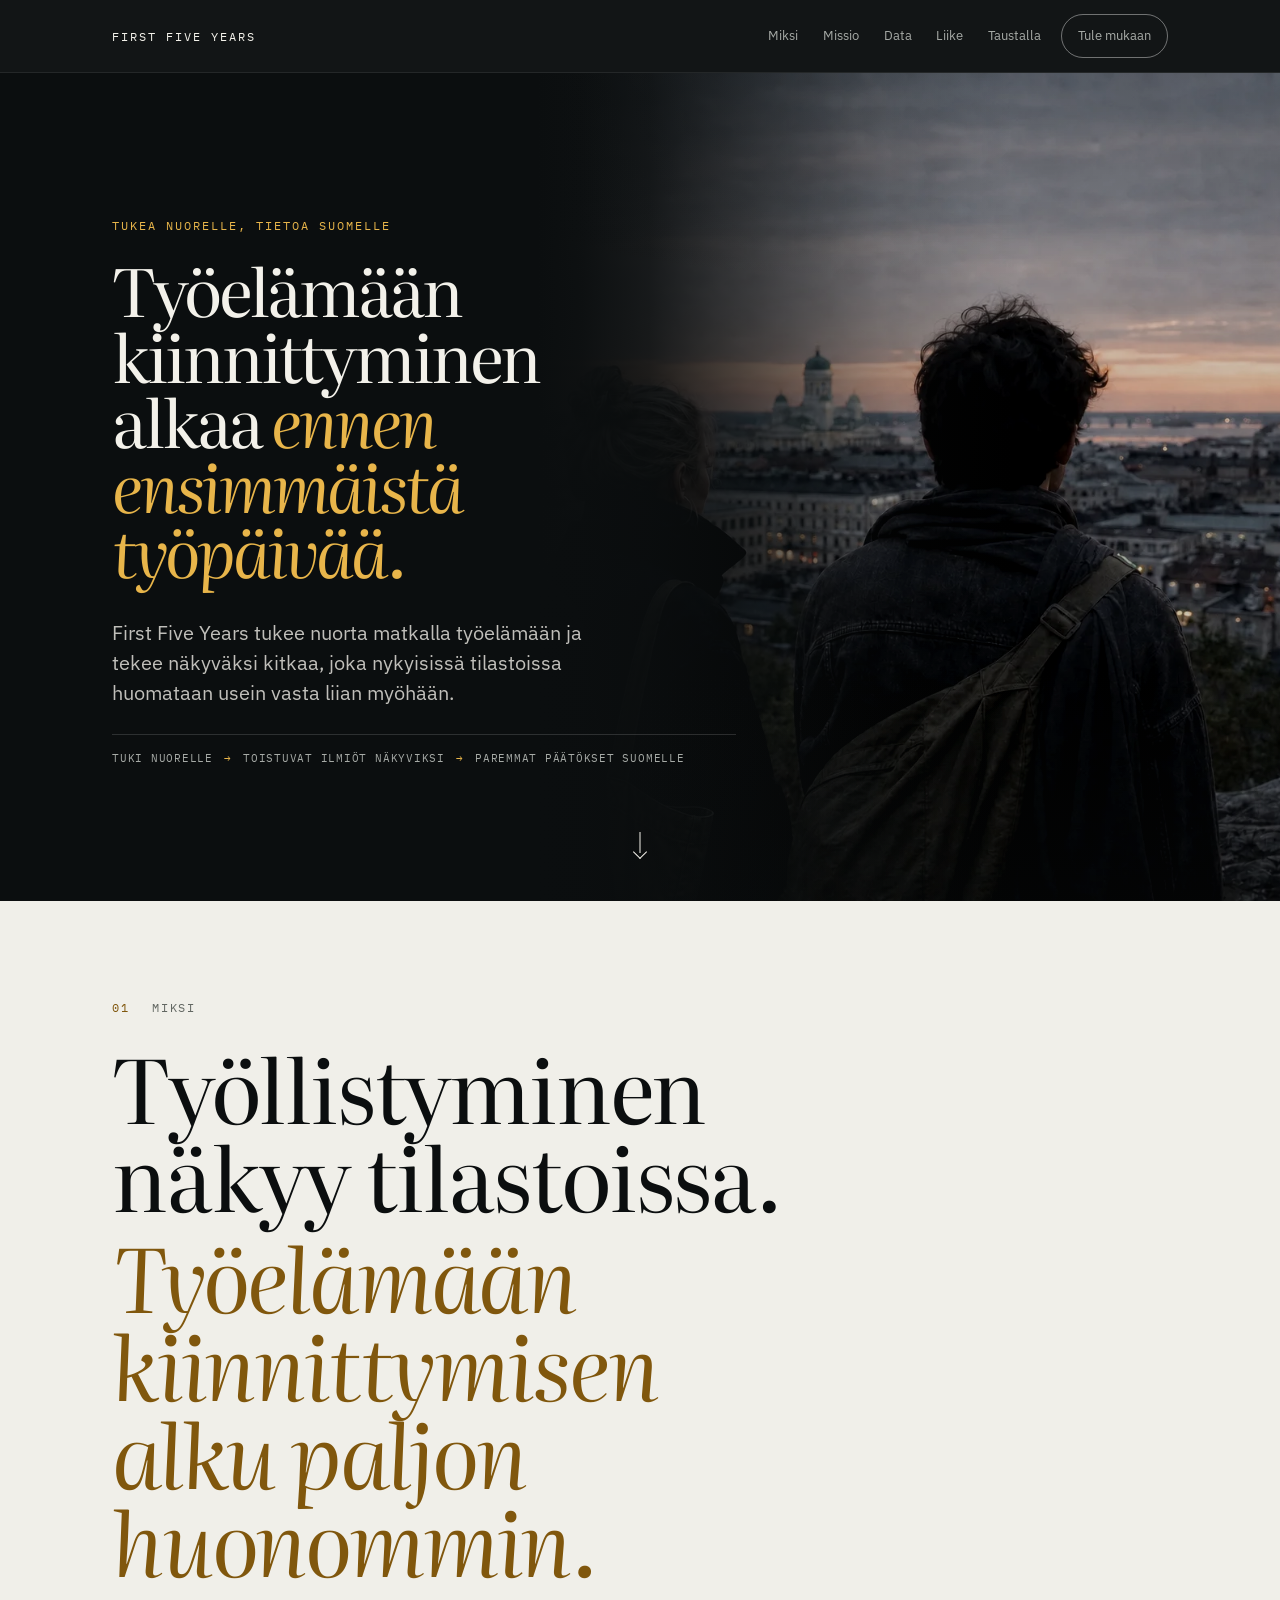
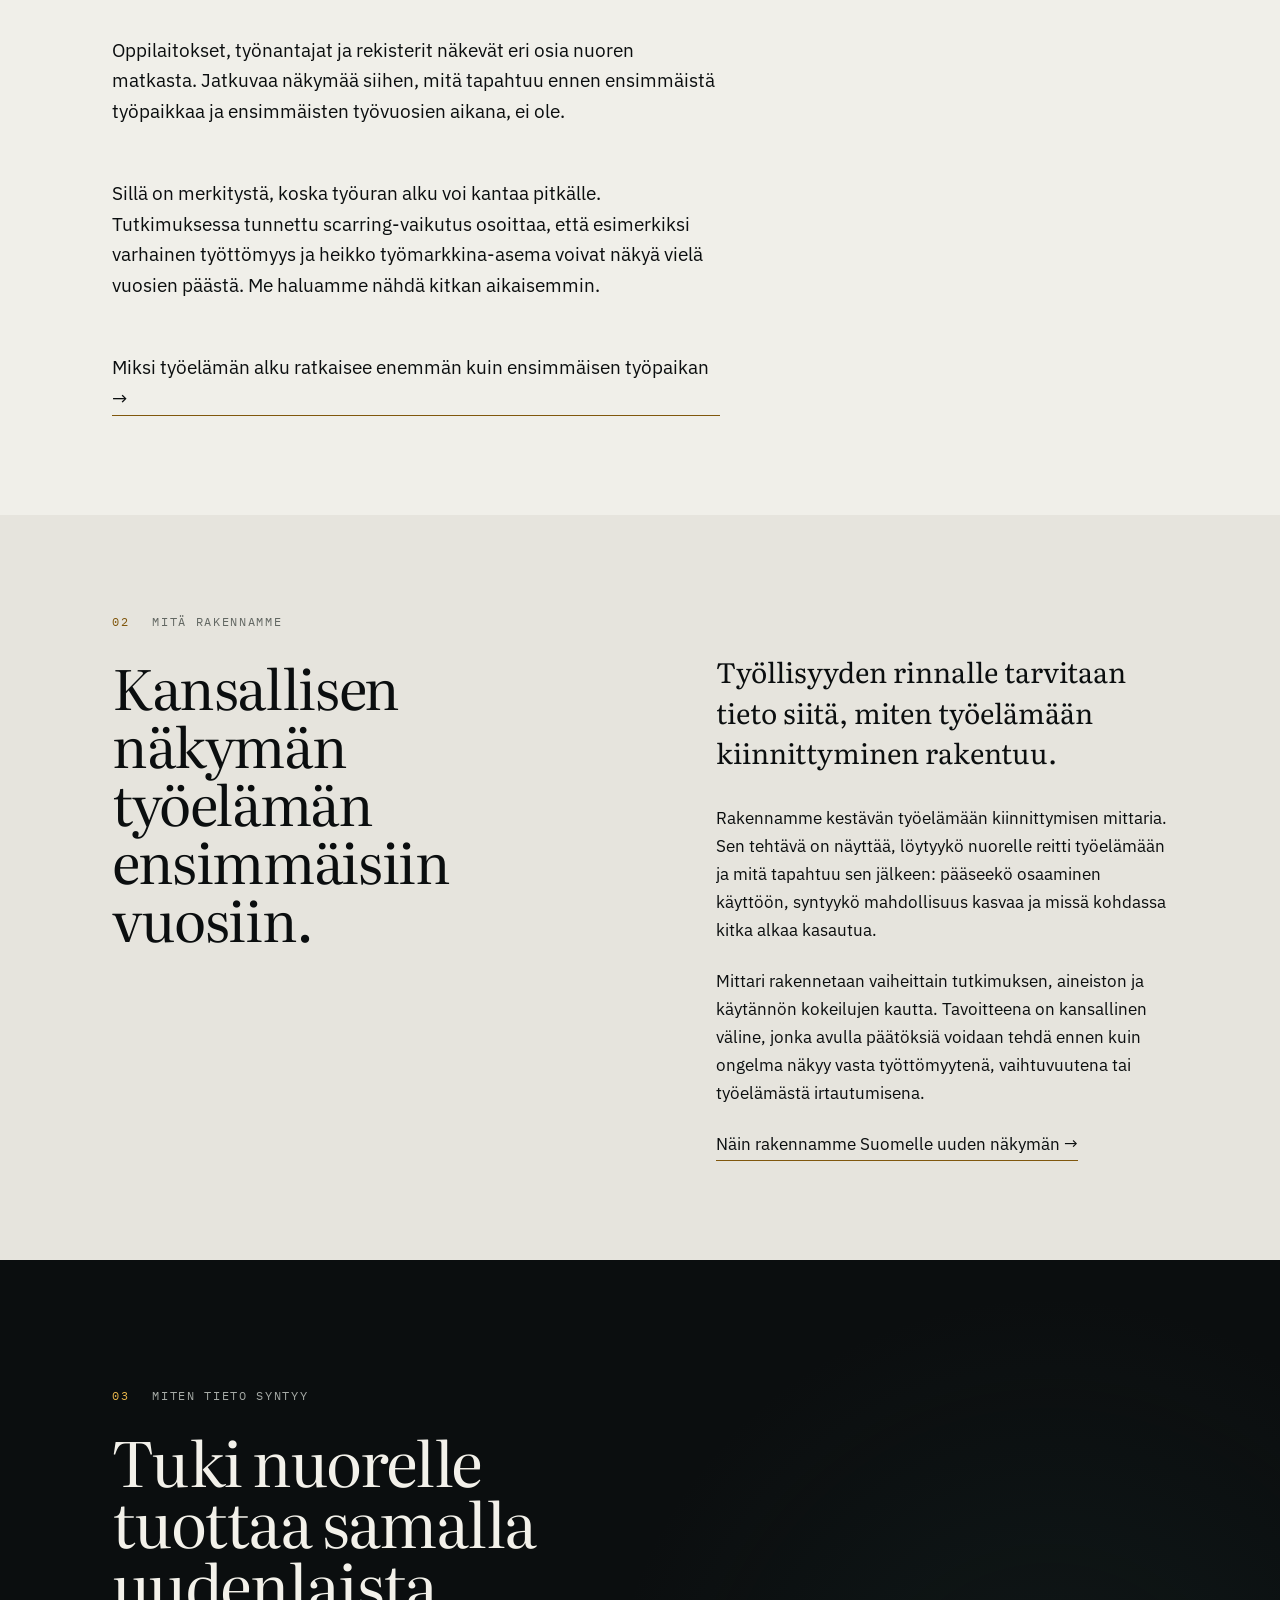
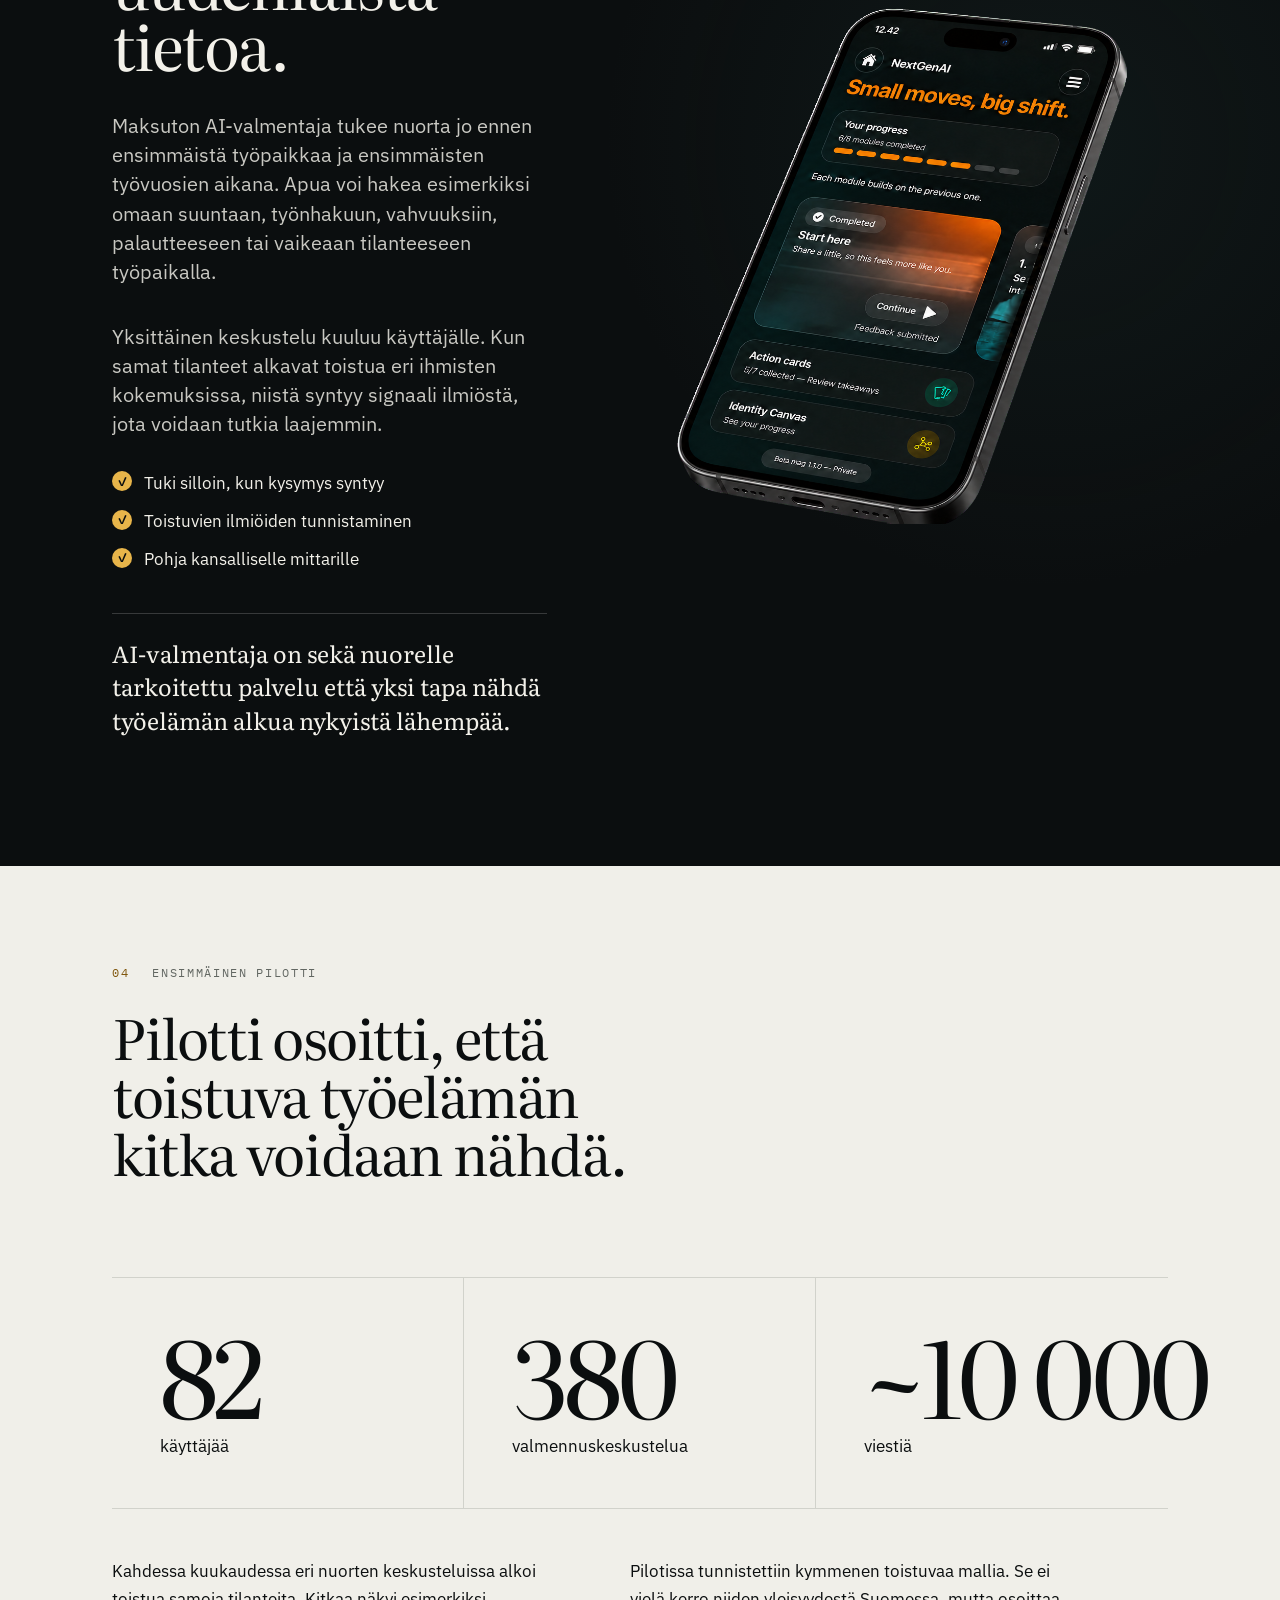
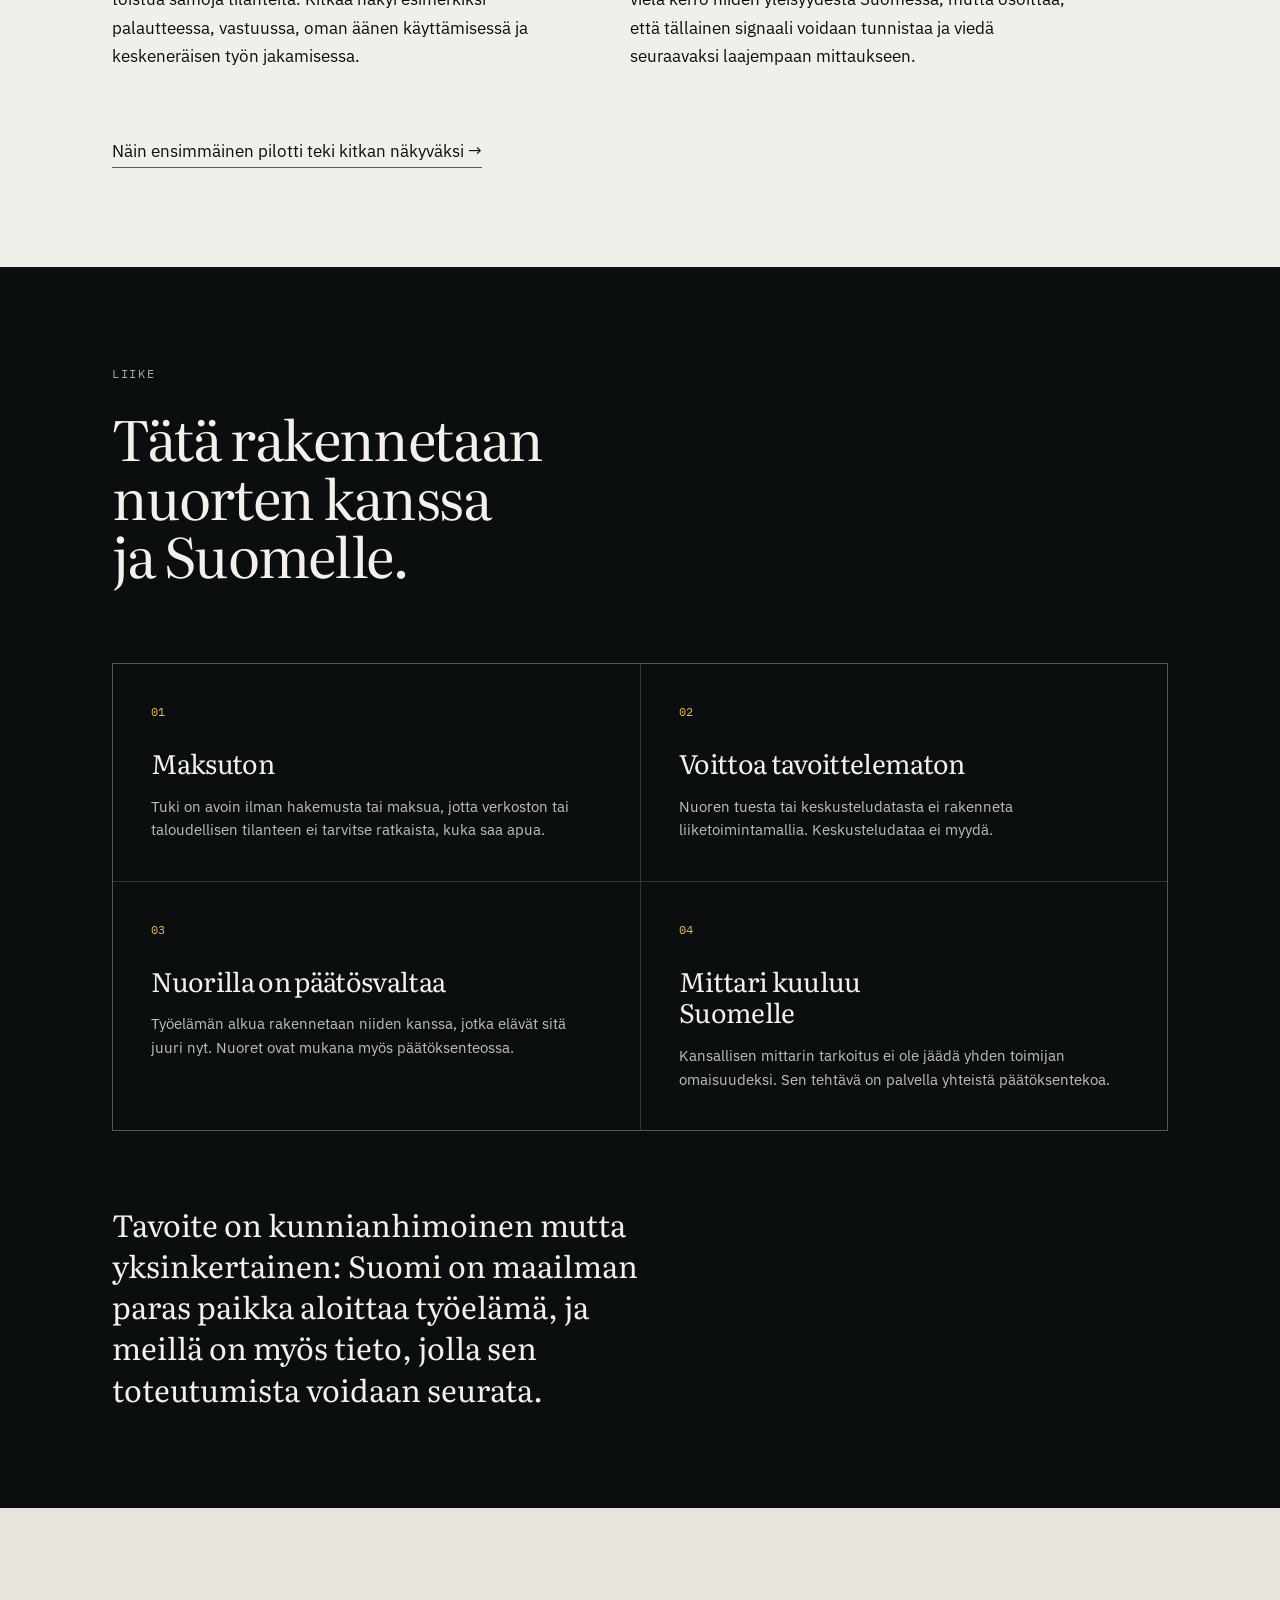
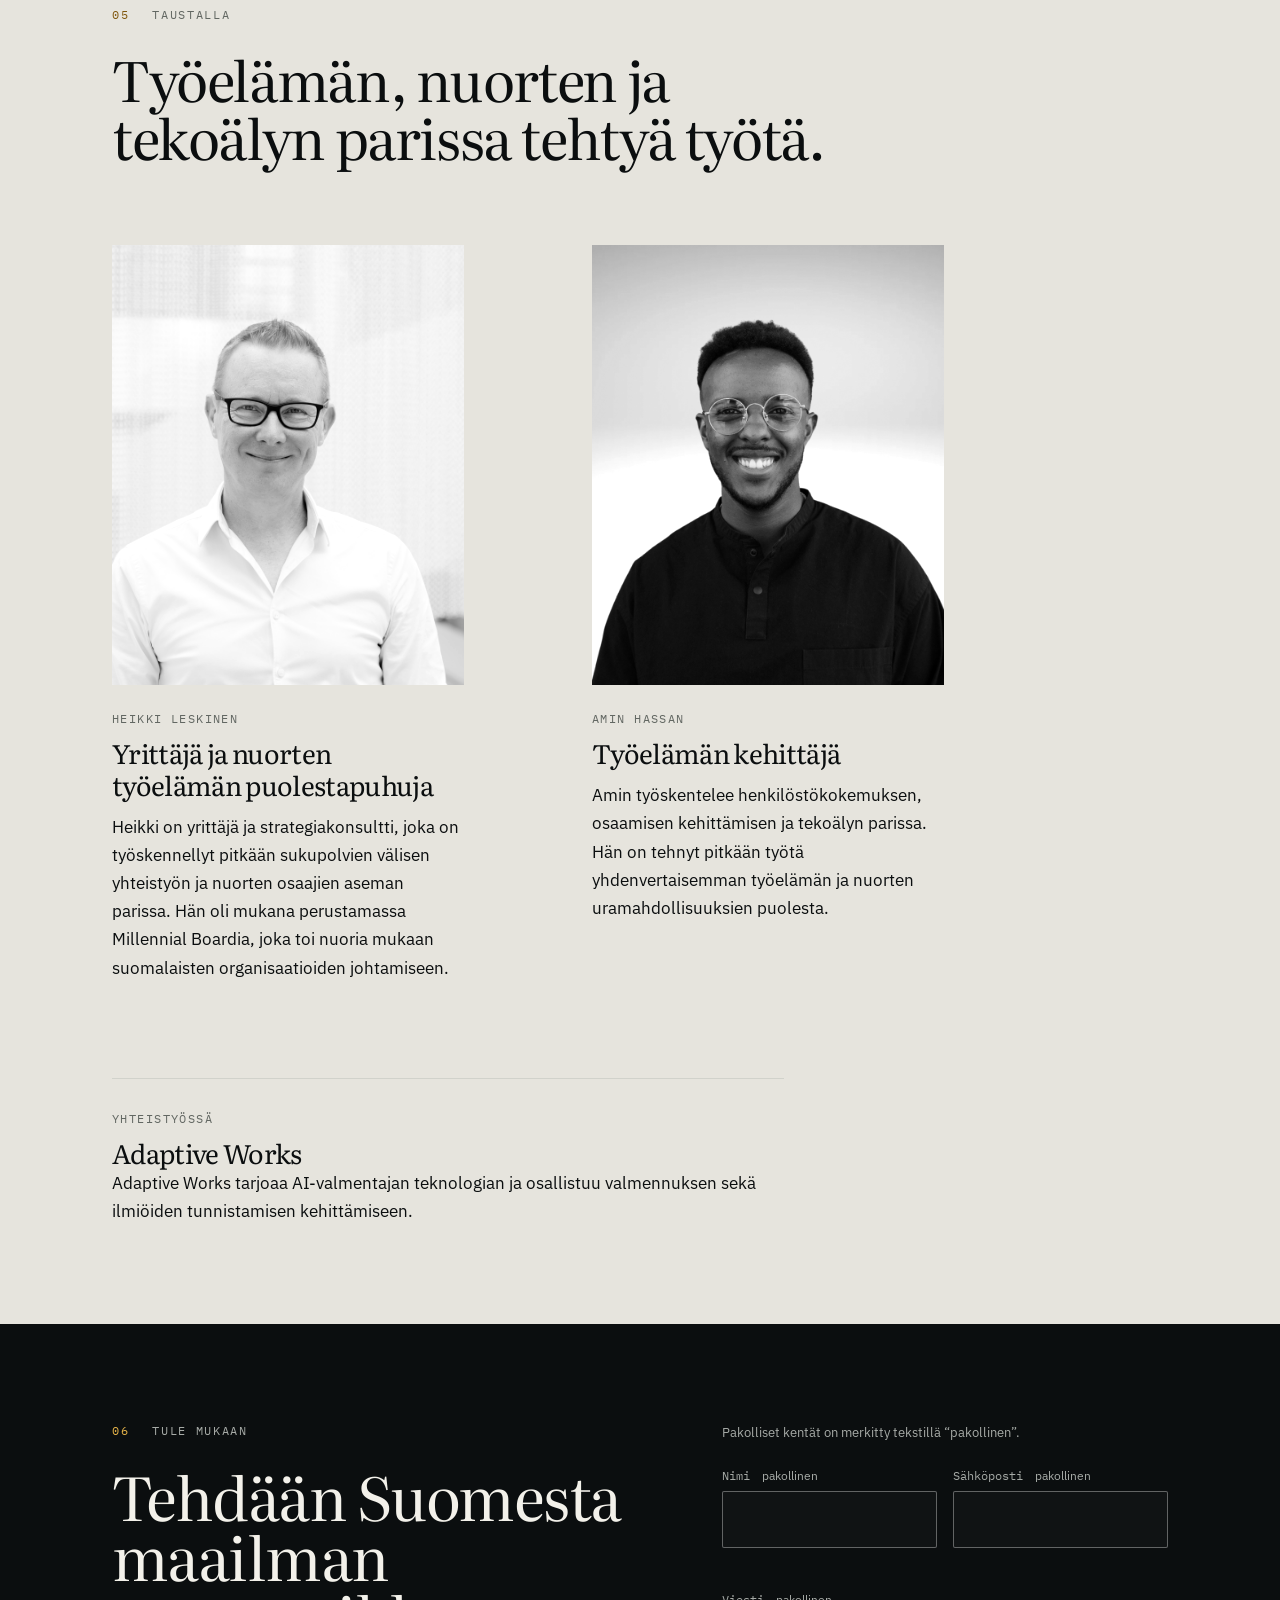
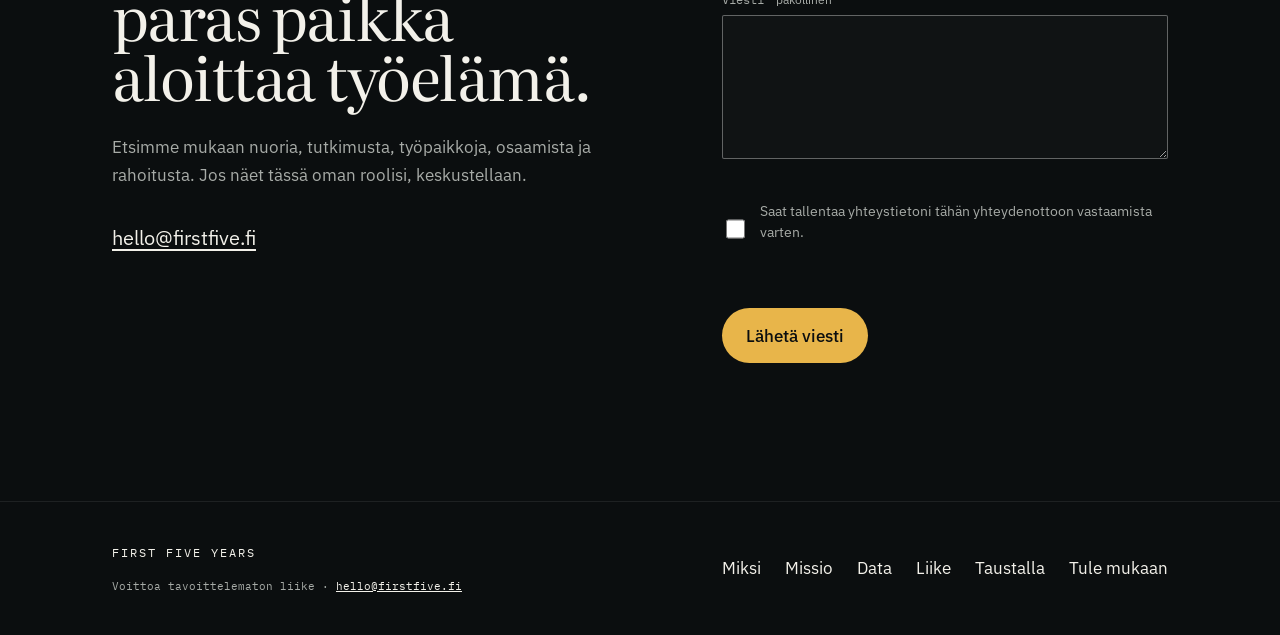
==== commit 3f98a43d: "Update index.html" ====
--- a/index.html
+++ b/index.html
@@ -262,7 +262,7 @@
 
       <p class="statement-body">
         <a class="textlink" href="./missio.html">
-          Lue, miksi ensimmäiset vuodet ratkaisevat →
+          Miksi työelämän alku ratkaisee enemmän kuin ensimmäisen työpaikan →
         </a>
       </p>
 
@@ -319,7 +319,7 @@
 
         <p>
           <a class="textlink" href="./data.html">
-            Katso mitä mittaamme ja miten mittari rakentuu →
+            Näin rakennamme Suomelle uuden näkymän →
           </a>
         </p>
 
@@ -373,7 +373,7 @@
           </ul>
 
           <p class="impact-solution__close">
-            AI-valmentaja on siis sekä nuorelle tarkoitettu palvelu että
+            AI-valmentaja on sekä nuorelle tarkoitettu palvelu että
             yksi tapa nähdä työelämän alkua nykyistä lähempää.
           </p>
 
@@ -470,7 +470,7 @@
 
       <p class="pilot-more reveal">
         <a class="textlink" href="./data.html">
-          Katso pilotin havainnot ja mittarin ensimmäinen hahmotelma →
+          Näin ensimmäinen pilotti teki kitkan näkyväksi →
         </a>
       </p>
 
@@ -632,11 +632,10 @@
           </h3>
 
           <p>
-            Heikki on yrittäjä ja strategiakonsultti, joka on tehnyt
-            pitkään työtä nuorten osaajien ja sukupolvien välisen
-            yhteistyön parissa. Hän oli mukana perustamassa Millennial
-            Boardia, ja nuorten tukeminen työelämän ensiaskeleilla on
-            kulkenut hänen työssään mukana jo sitä ennen ja sen jälkeen.
+            Heikki on yrittäjä ja strategiakonsultti, joka on työskennellyt
+            pitkään sukupolvien välisen yhteistyön ja nuorten osaajien
+            aseman parissa. Hän oli mukana perustamassa Millennial Boardia,
+            joka toi nuoria mukaan suomalaisten organisaatioiden johtamiseen.
           </p>
 
         </article>
@@ -667,10 +666,9 @@
 
           <p>
             Amin työskentelee henkilöstökokemuksen, osaamisen kehittämisen
-            ja tekoälyn parissa ja on tehnyt pitkään työtä
+            ja tekoälyn parissa. Hän on tehnyt pitkään työtä
             yhdenvertaisemman työelämän ja nuorten uramahdollisuuksien
-            puolesta. First Five Years jatkaa tätä työtä työelämän
-            ensimmäisten vuosien kohdalla.
+            puolesta.
           </p>
 
         </article>
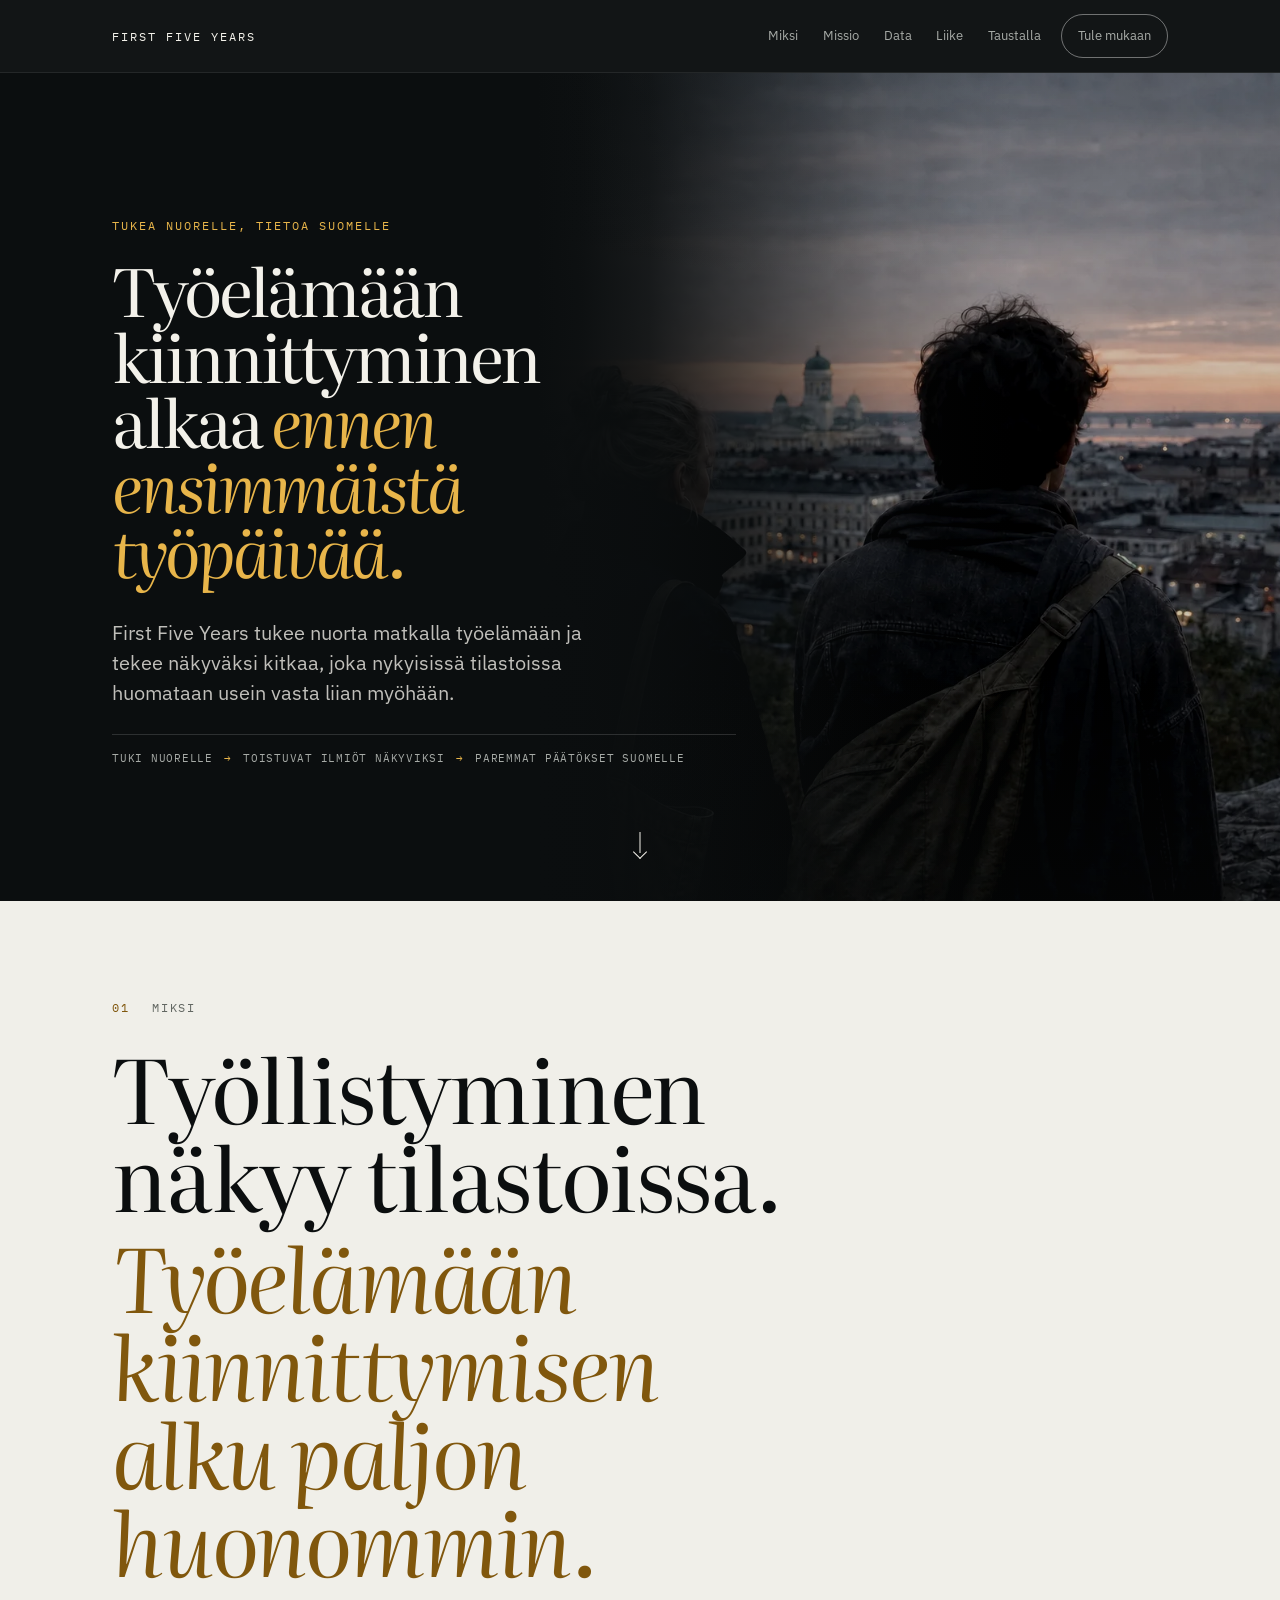
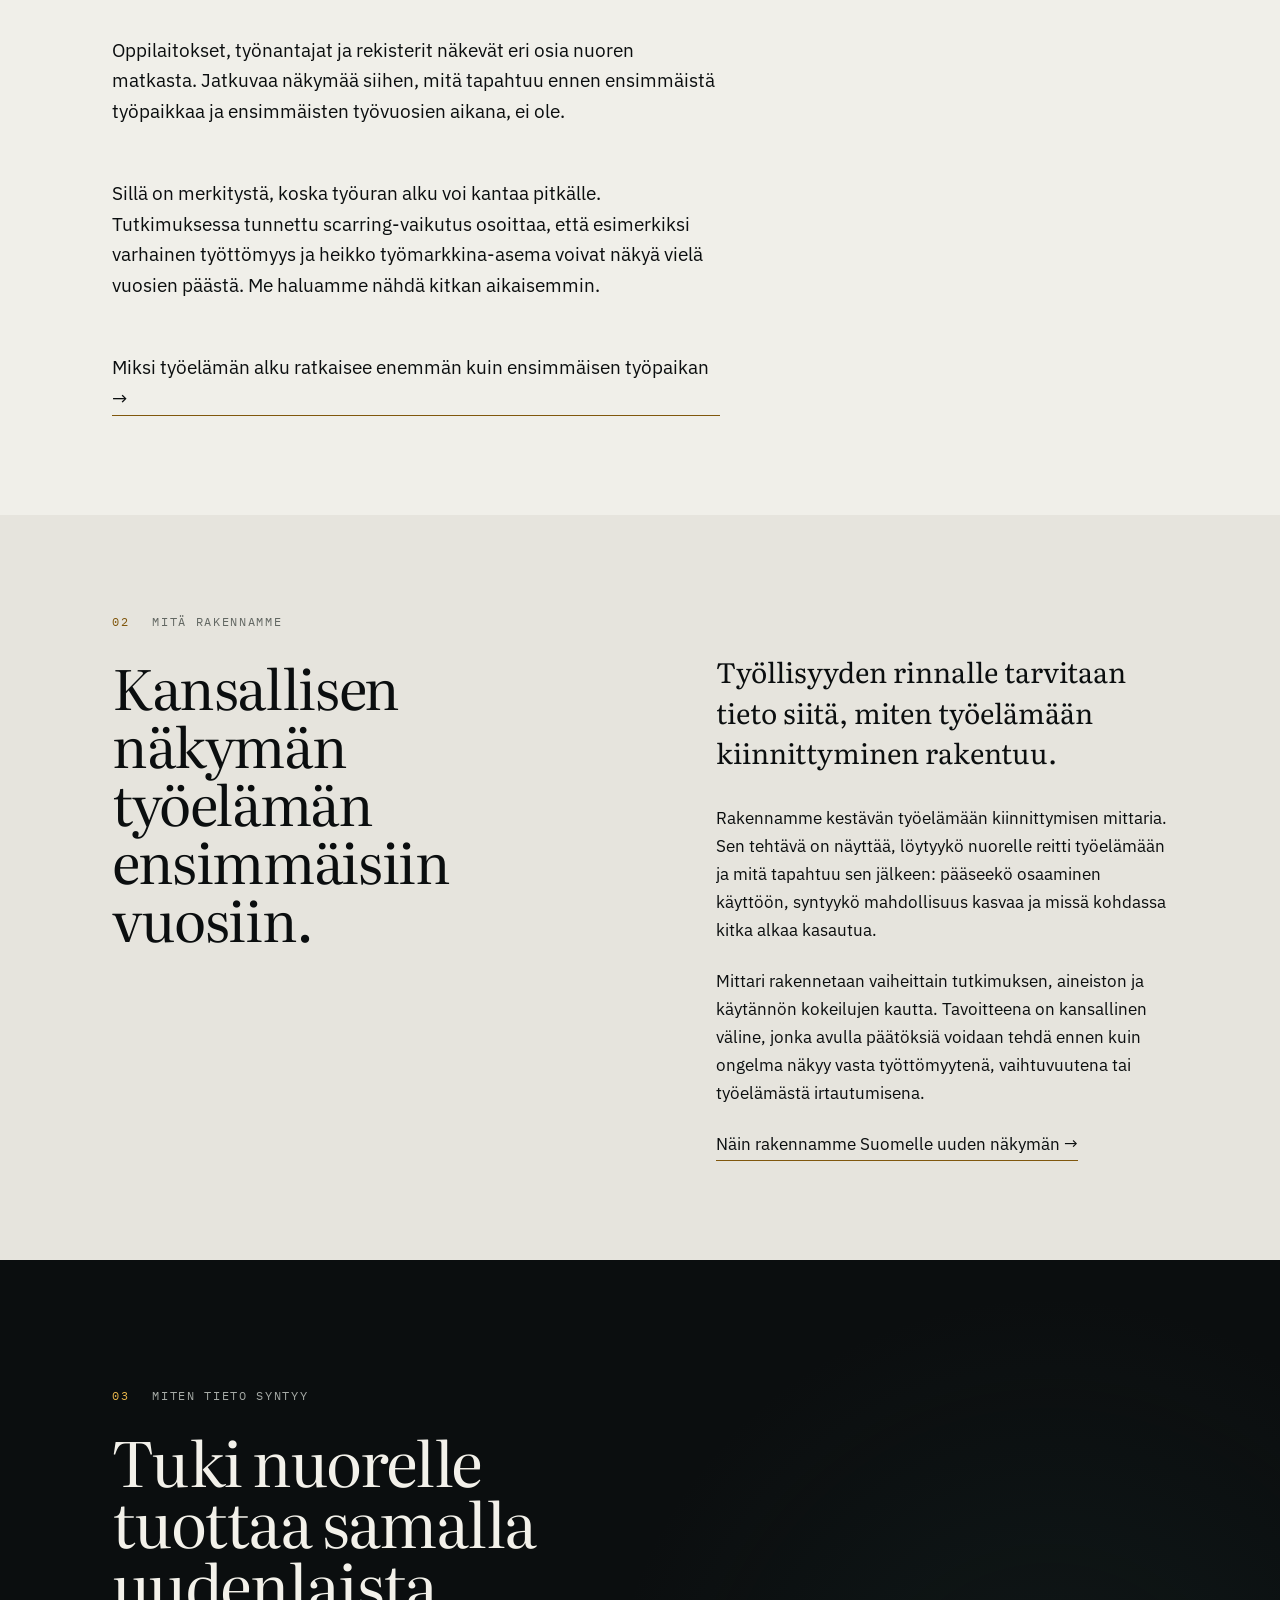
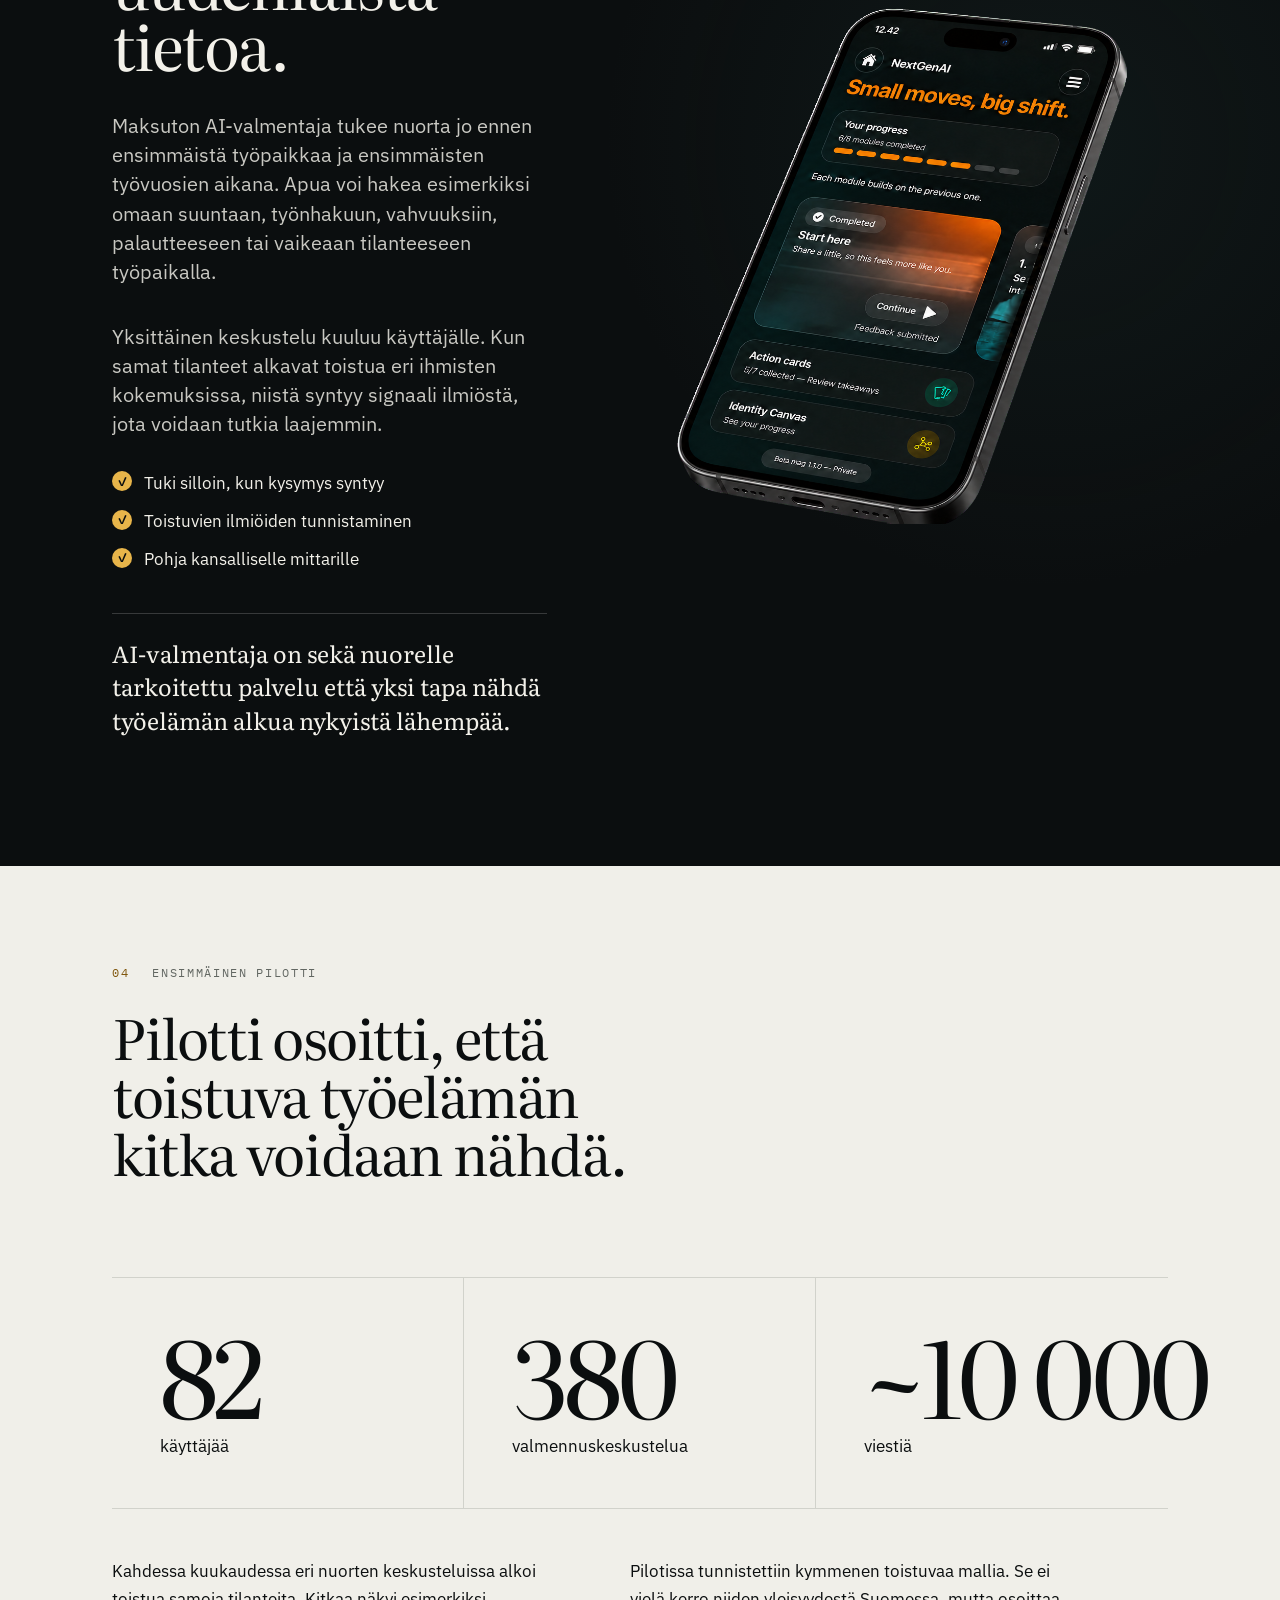
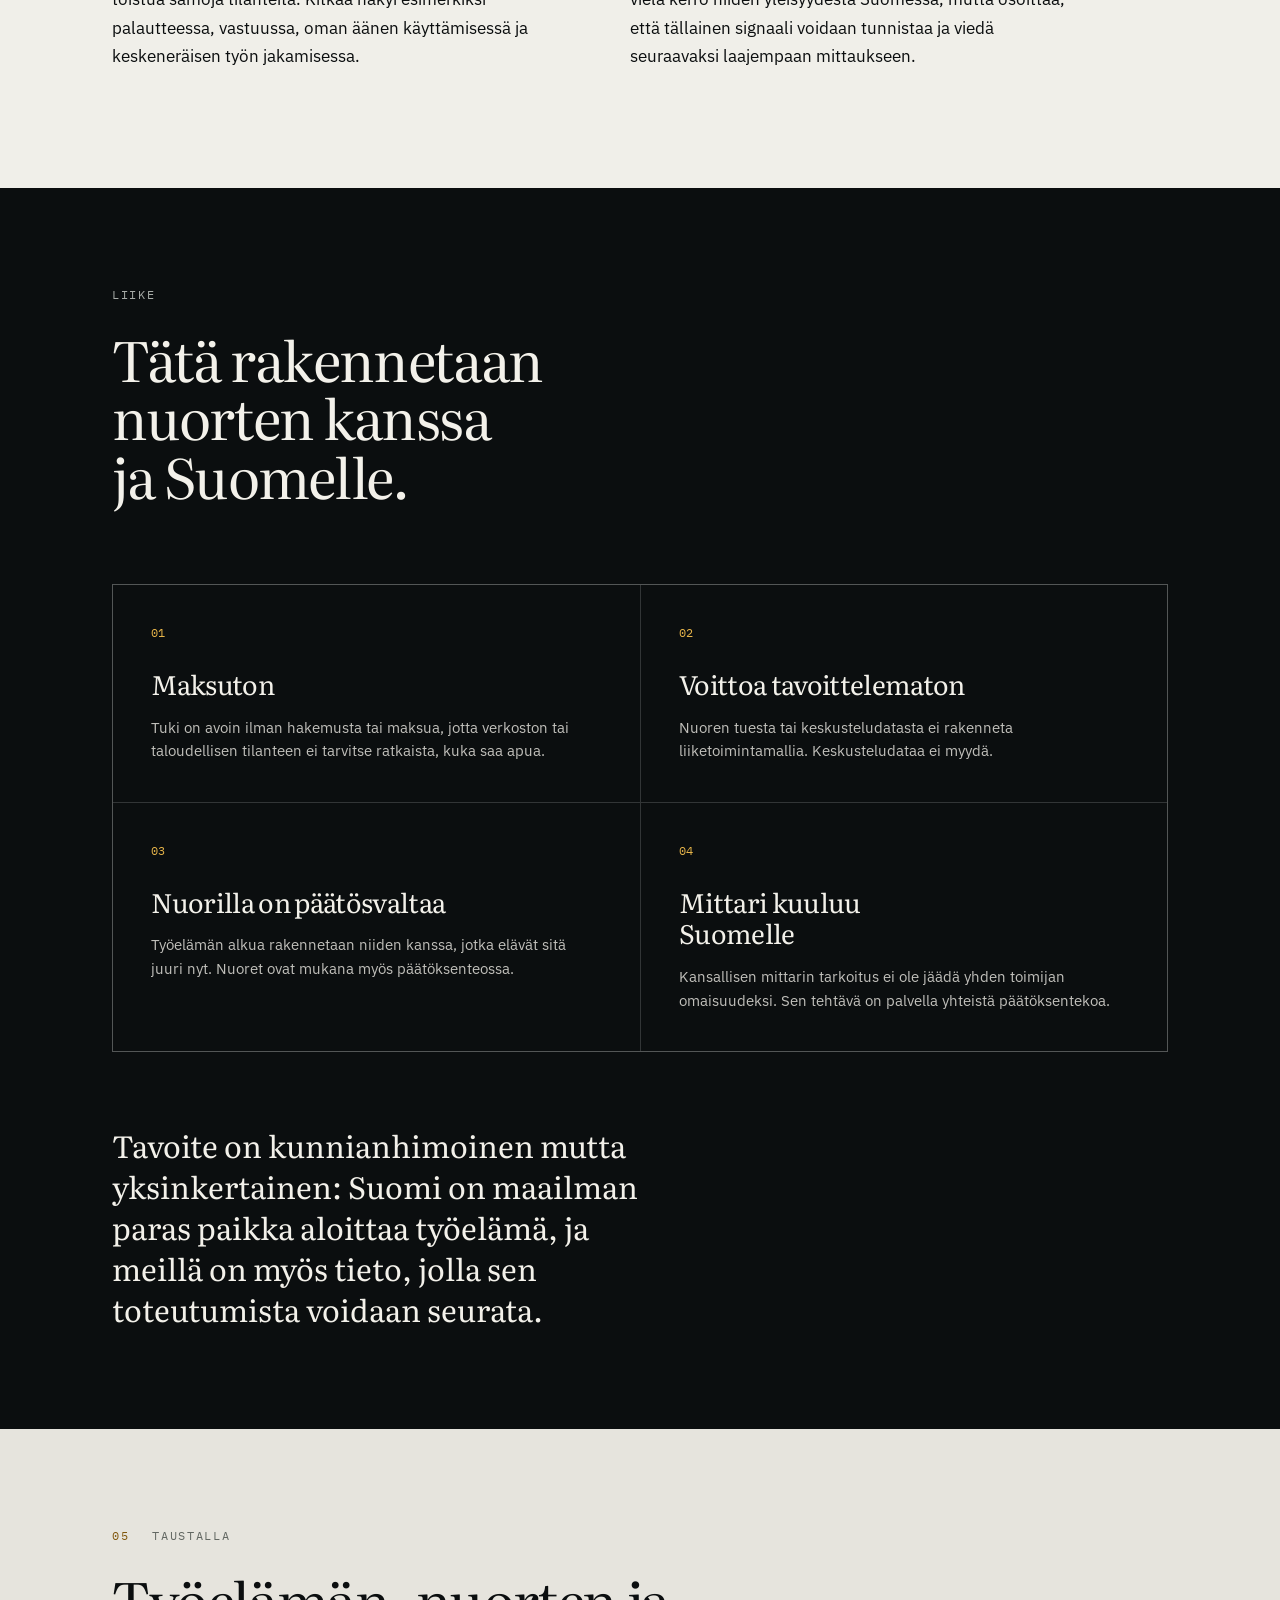
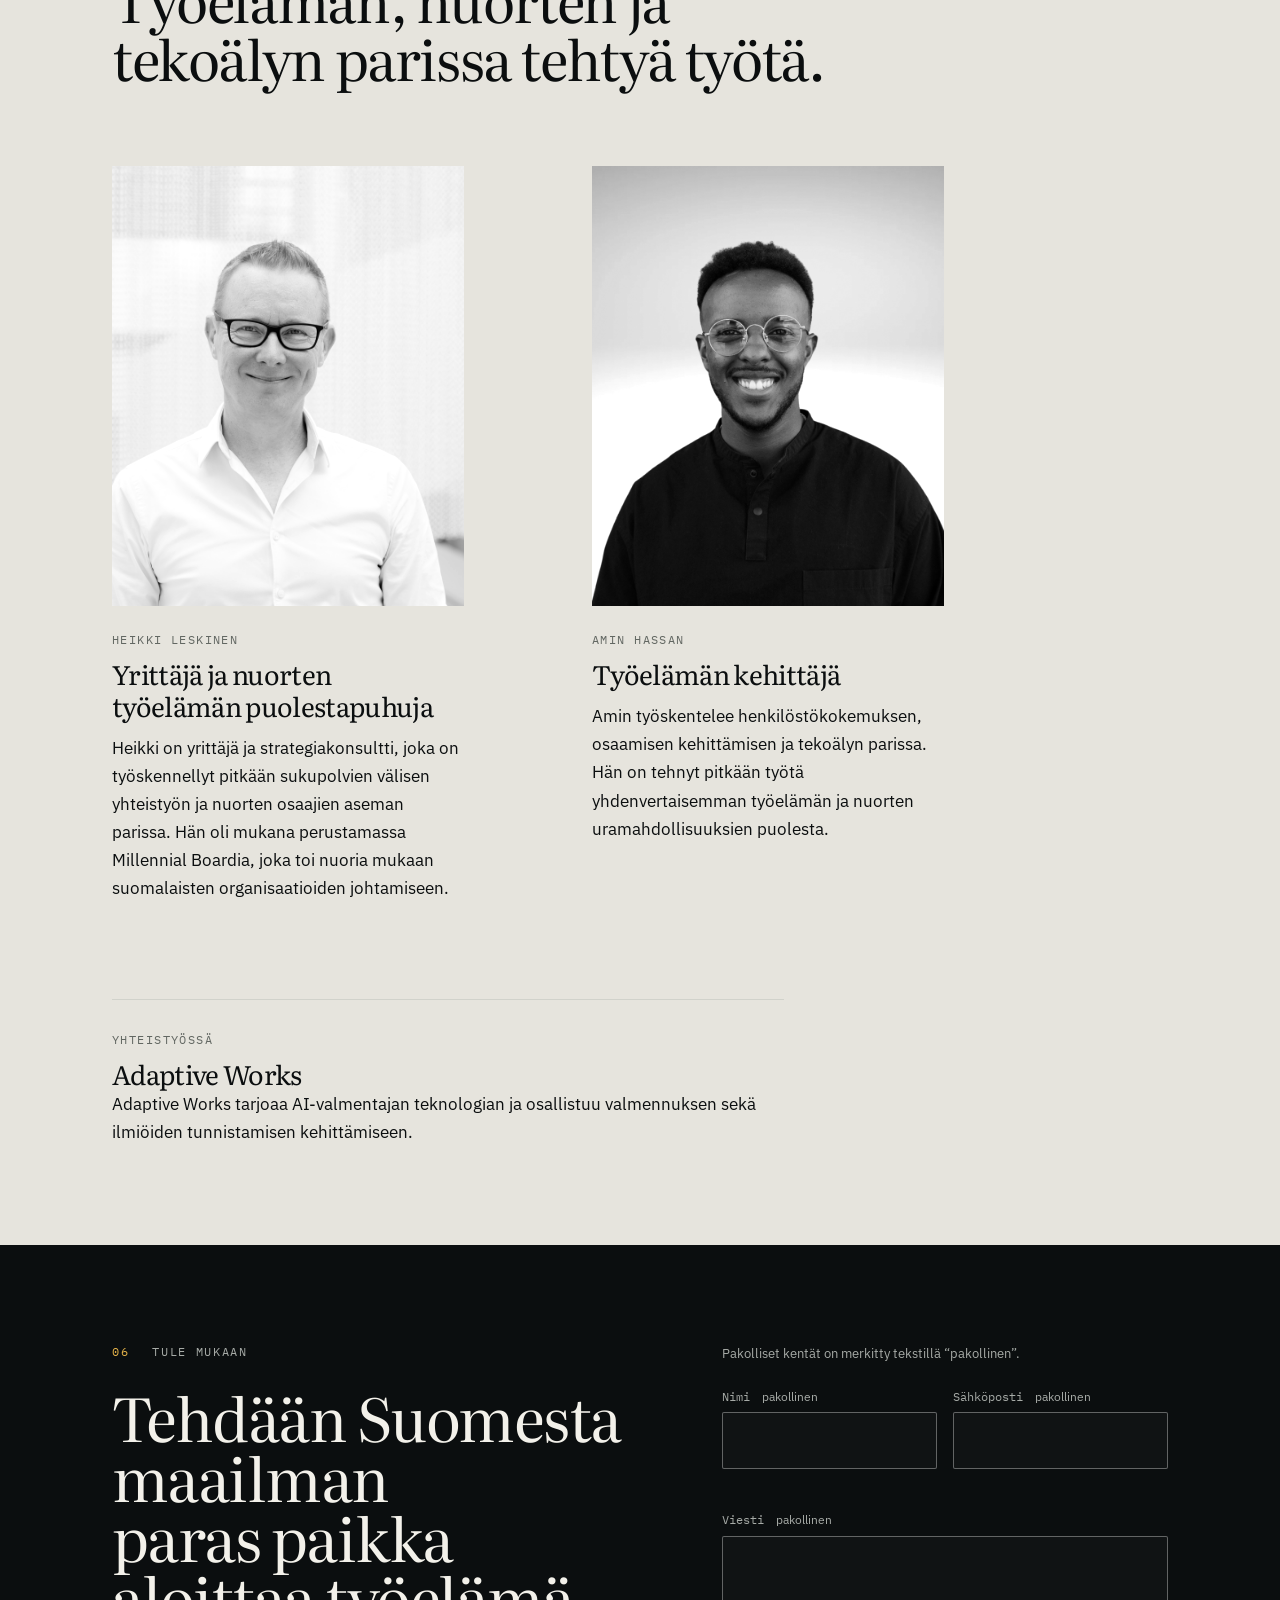
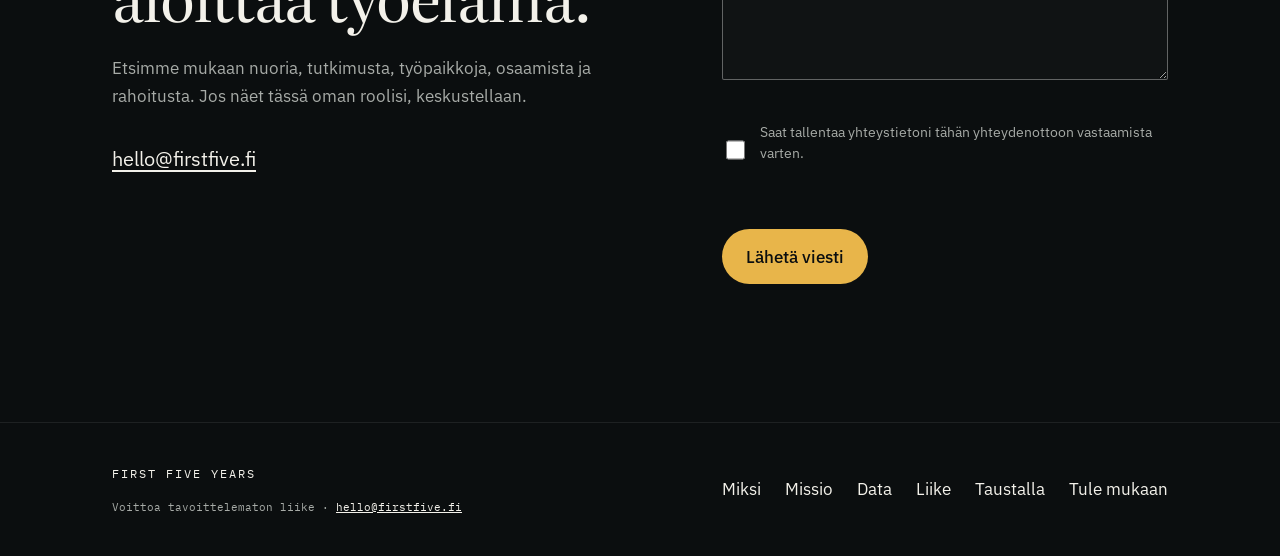
==== commit c27622f9: "Update index.html" ====
--- a/index.html
+++ b/index.html
@@ -467,13 +467,6 @@
 
       </div>
 
-
-      <p class="pilot-more reveal">
-        <a class="textlink" href="./data.html">
-          Näin ensimmäinen pilotti teki kitkan näkyväksi →
-        </a>
-      </p>
-
     </div>
 
   </section>
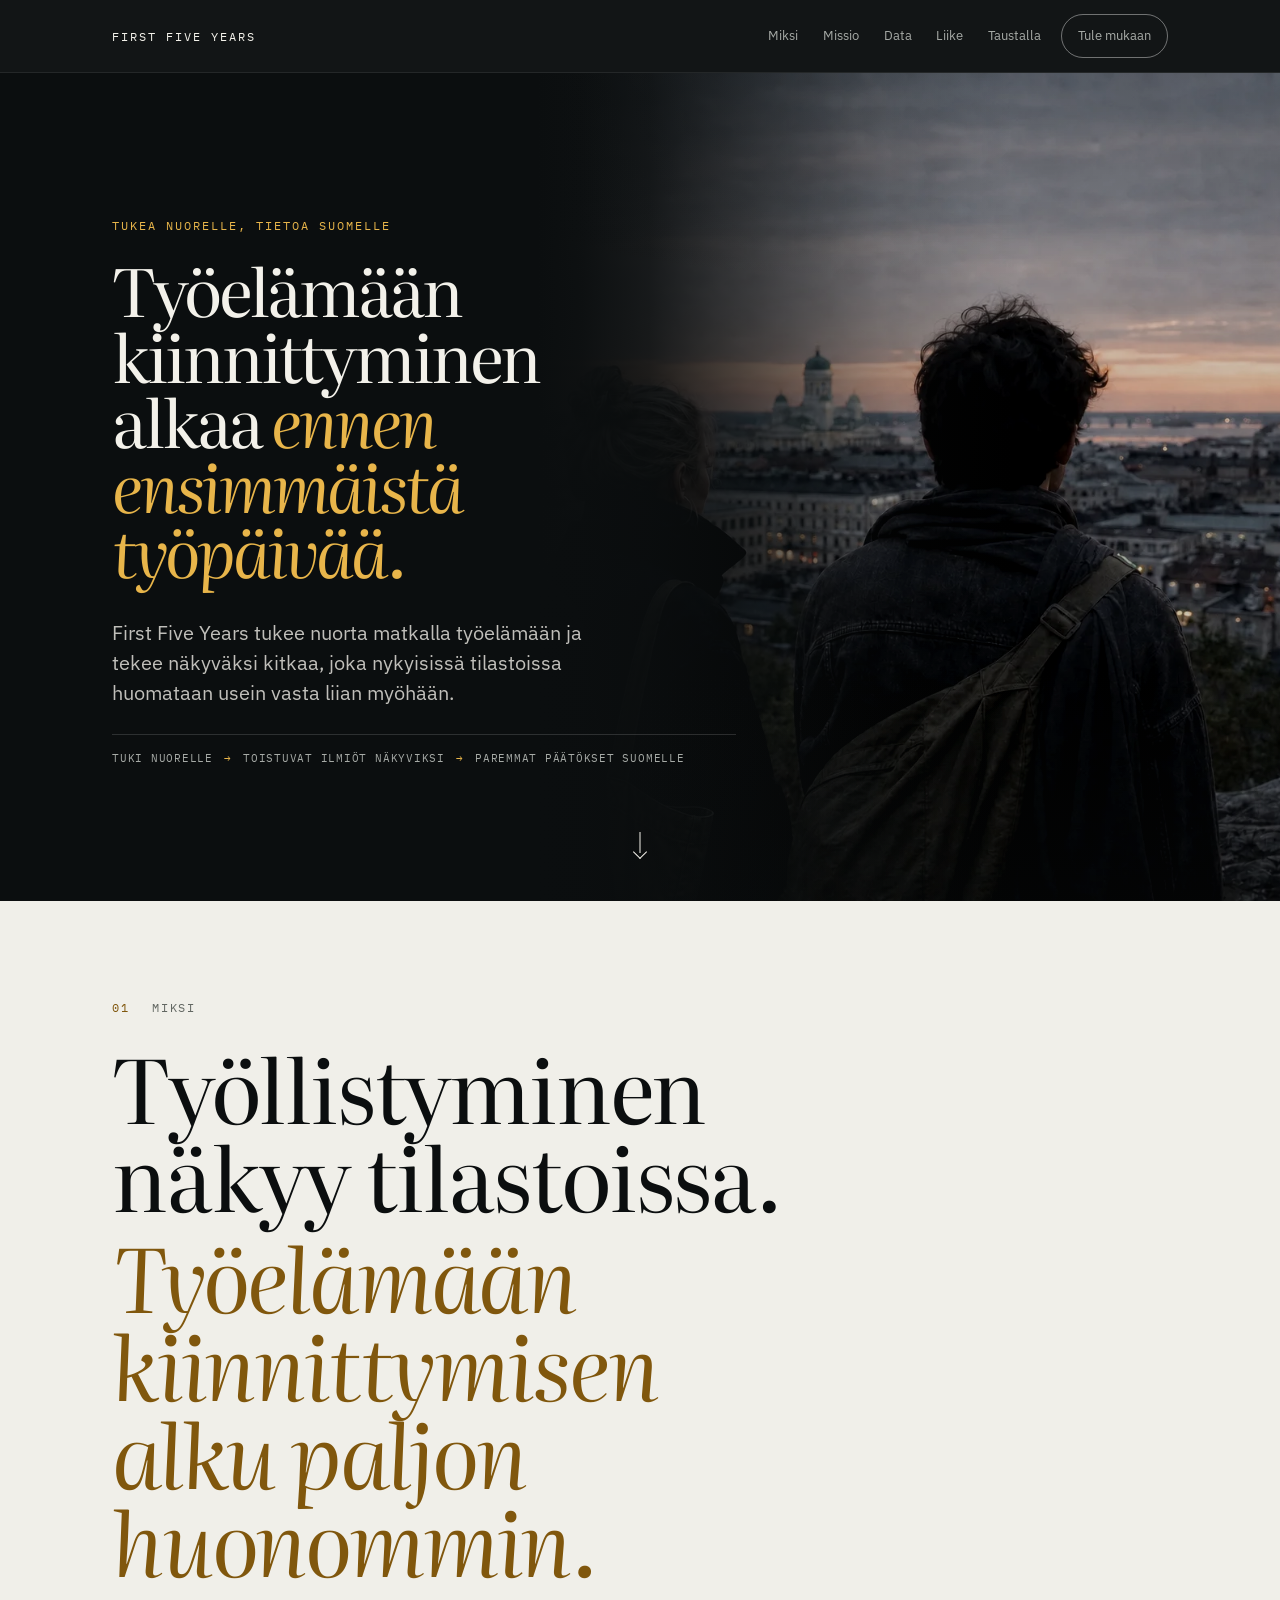
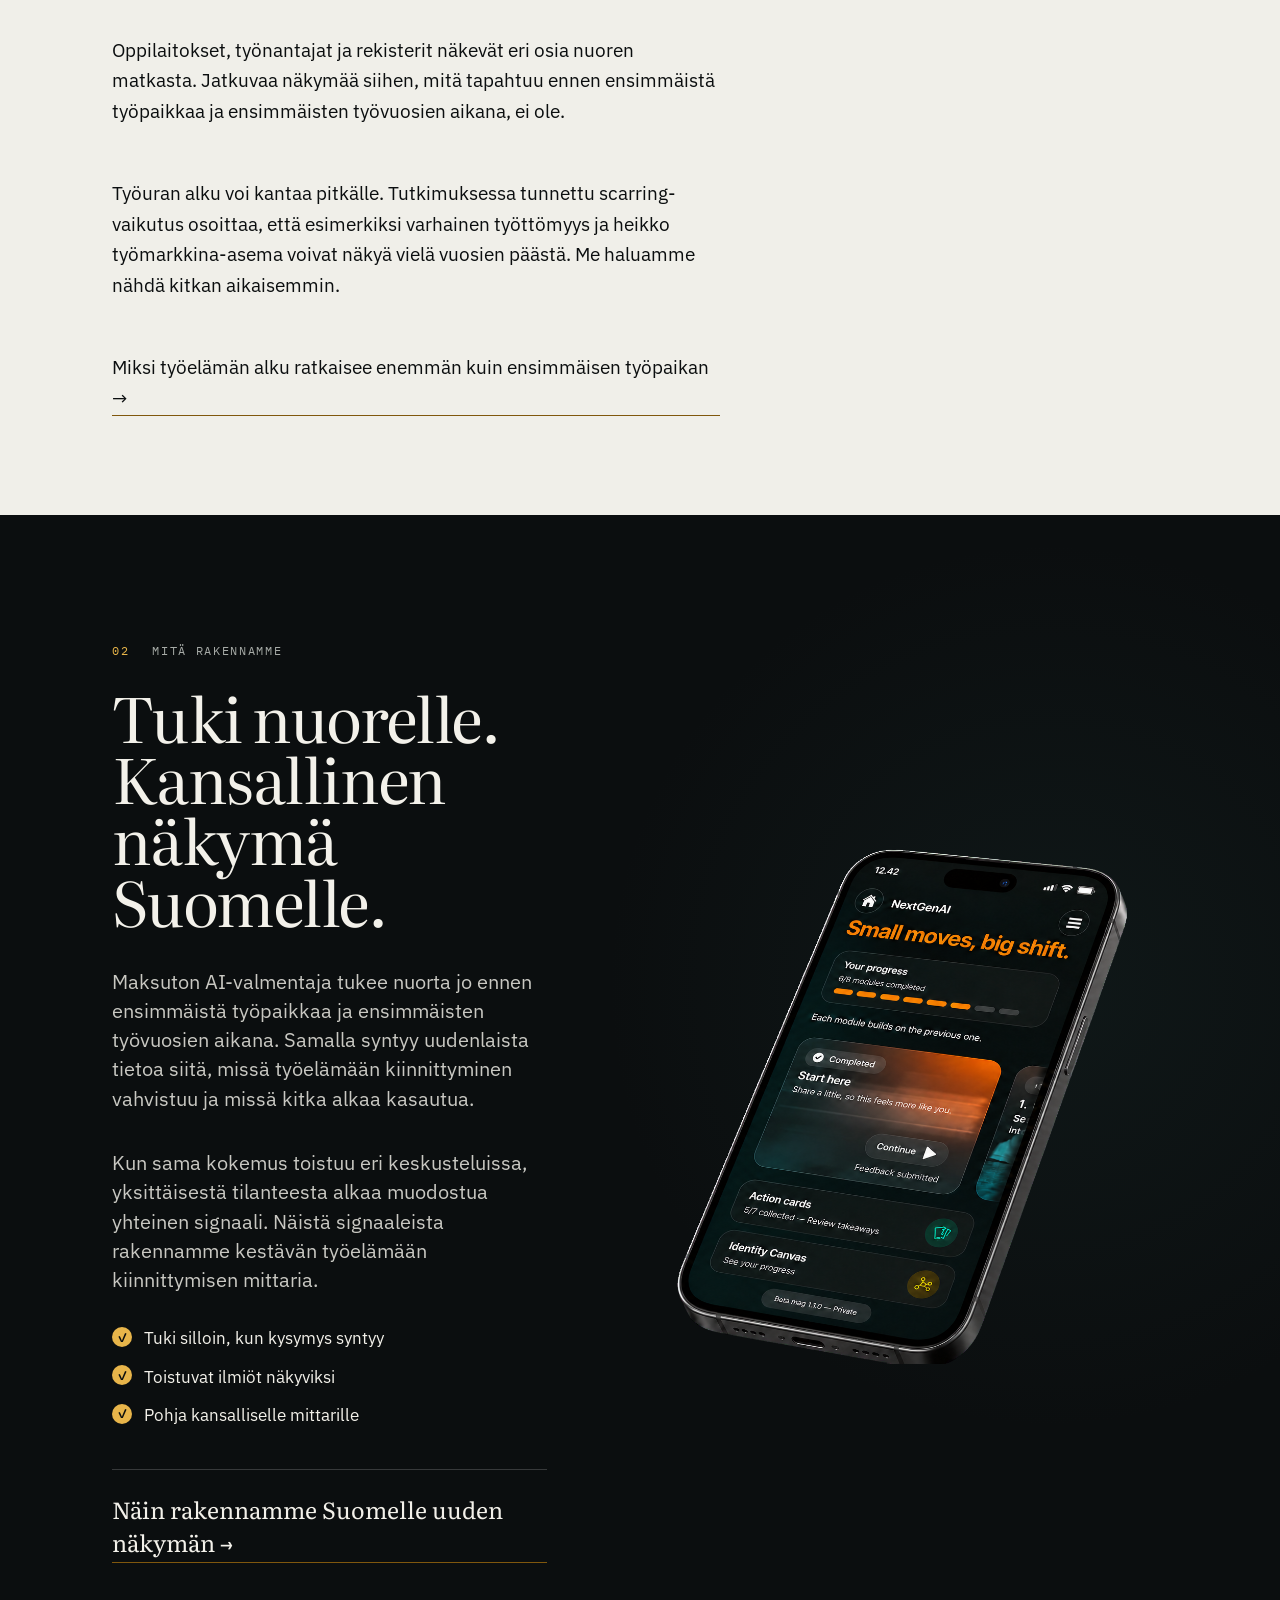
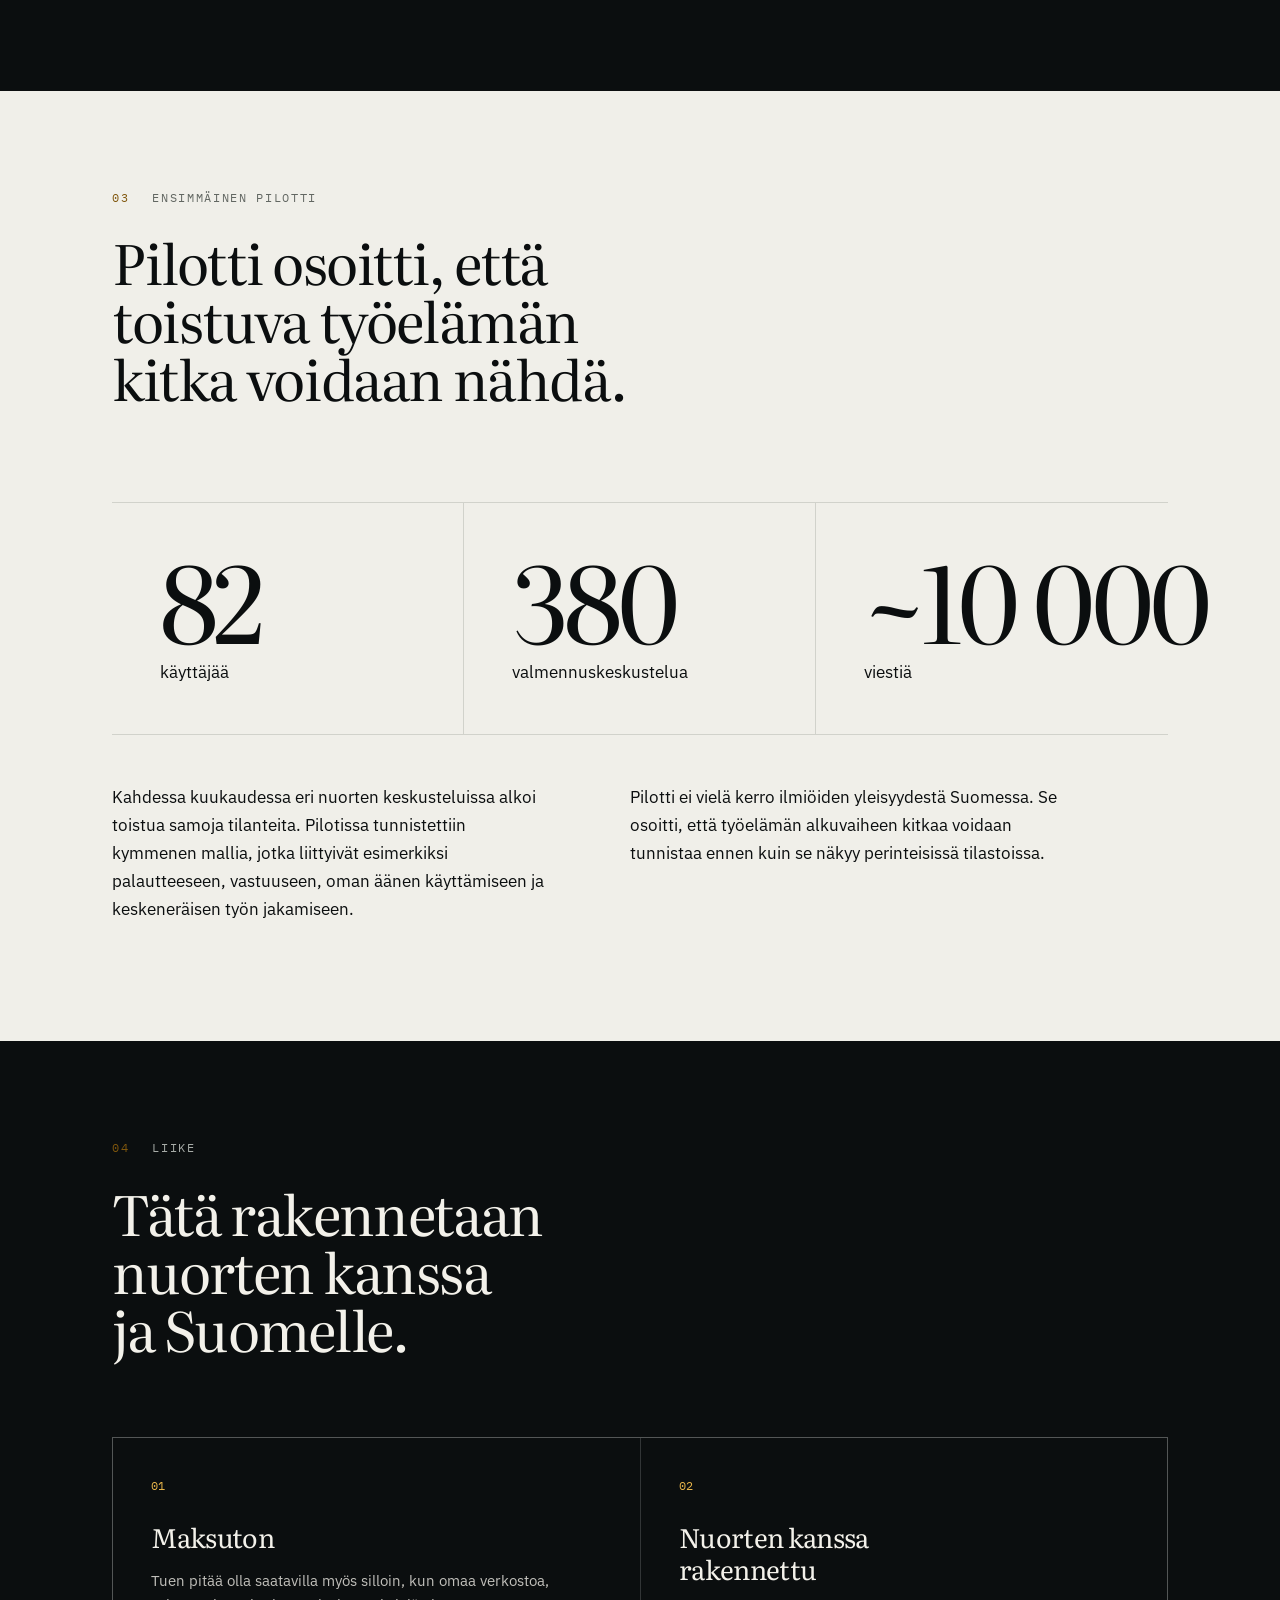
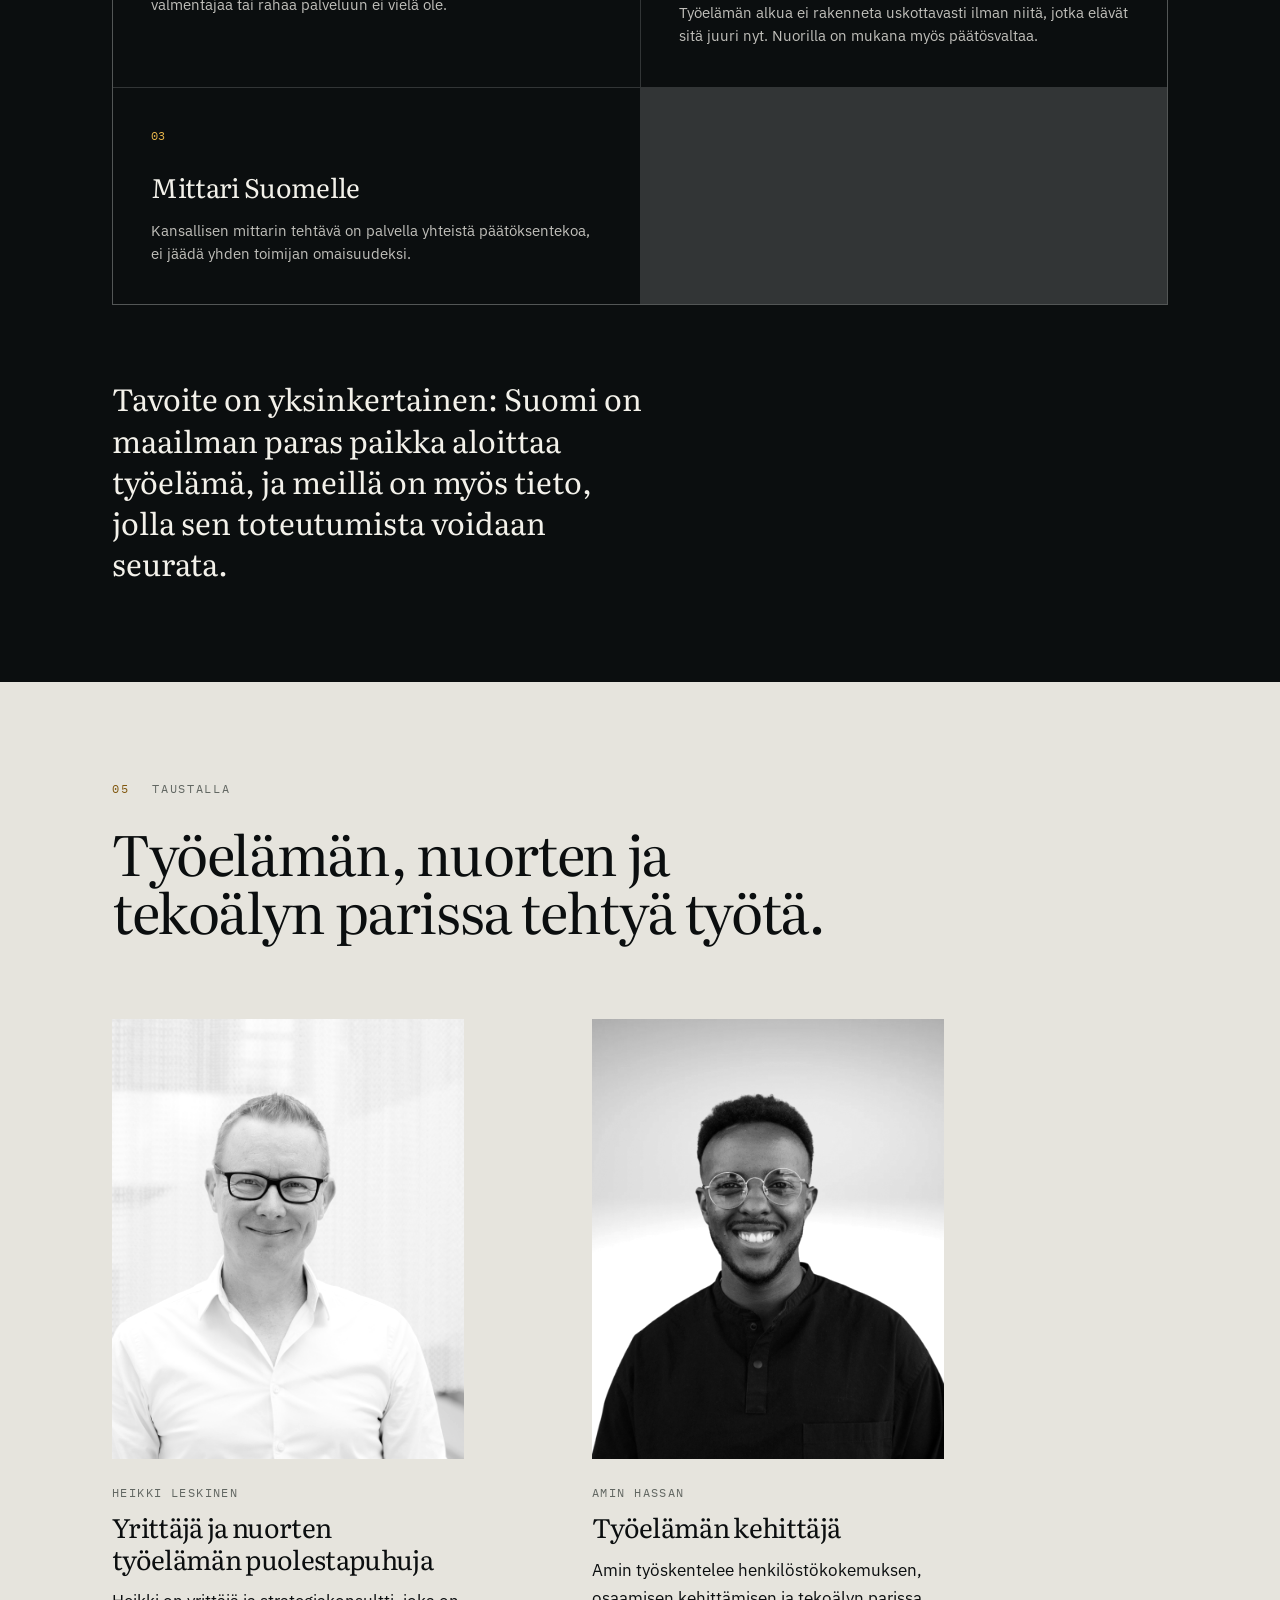
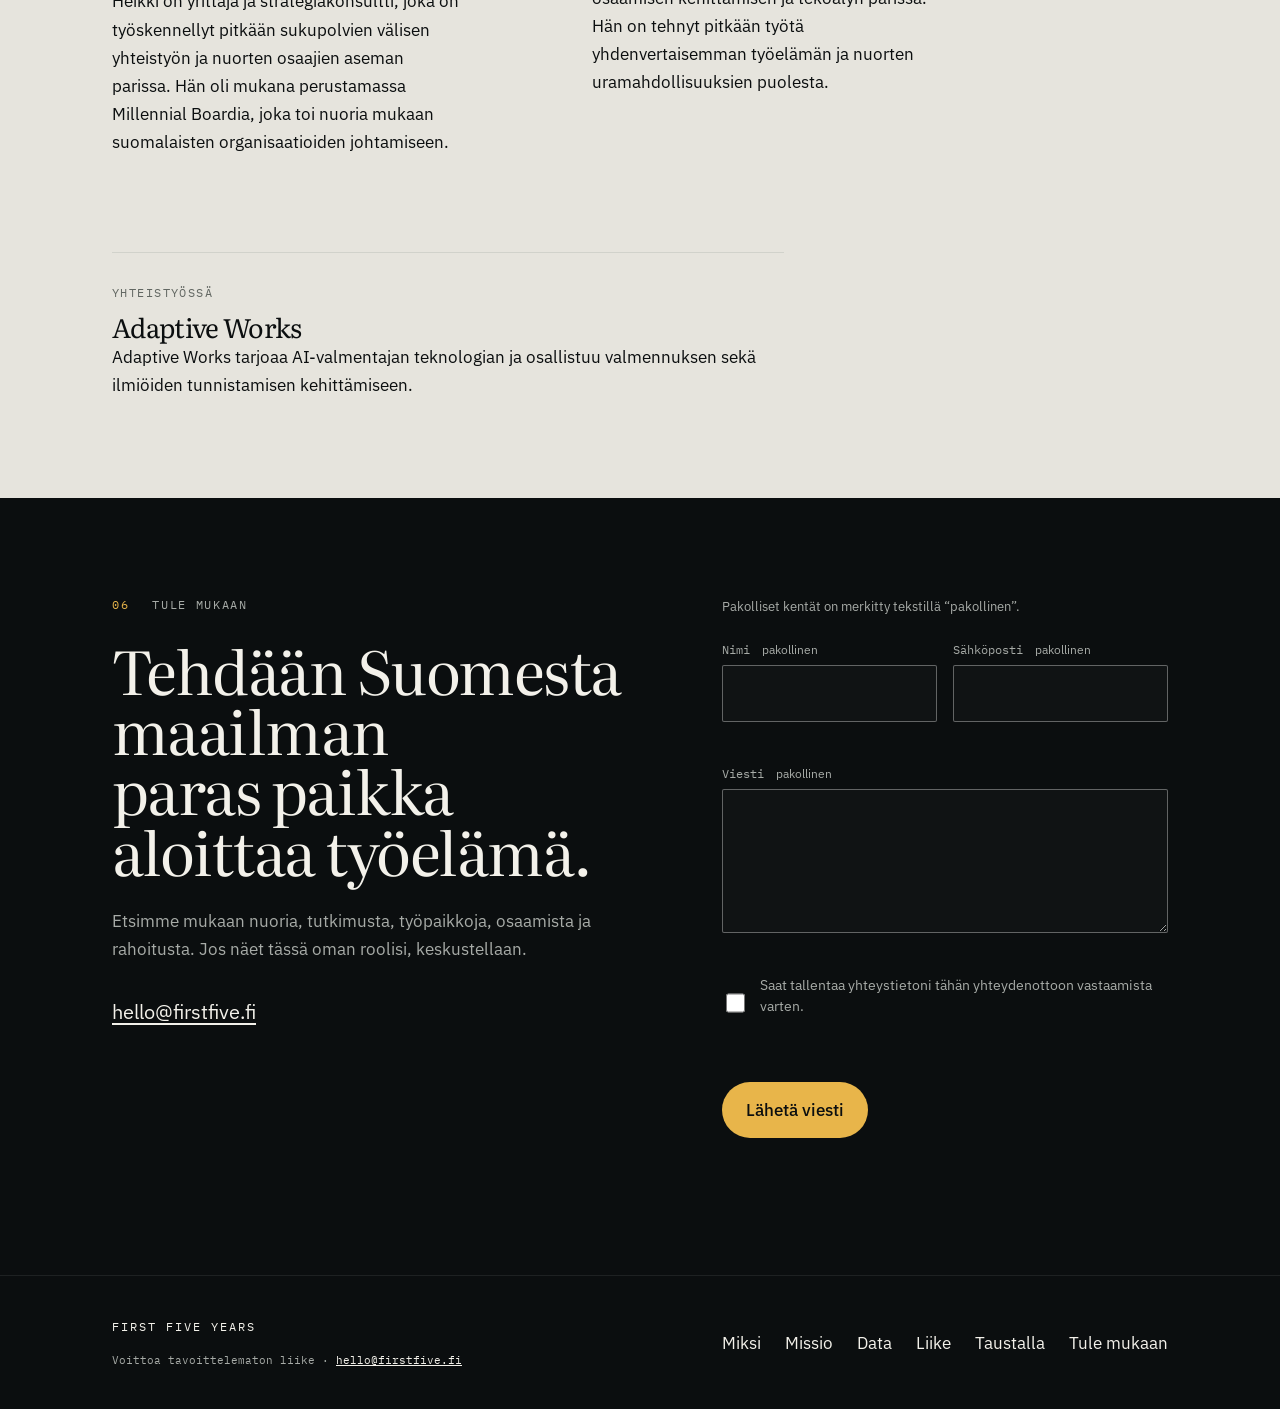
==== commit 844ff074: "Refactor index.html for improved content clarity Updated meta descriptions and section titles for cl" ====
--- a/index.html
+++ b/index.html
@@ -29,7 +29,7 @@
 
   <meta
     property="og:description"
-    content="Tukea nuorelle, tietoa Suomelle. First Five Years tekee näkyväksi työelämään siirtymistä ja ensimmäisten työvuosien kitkaa."
+    content="Tukea nuorelle, tietoa Suomelle. First Five Years tekee näkyväksi työelämän alkuvaiheen kitkaa ja rakentaa siitä kansallista näkymää."
   >
 
   <meta property="og:url" content="https://firstfive.fi/">
@@ -48,7 +48,7 @@
 
   <meta
     name="twitter:description"
-    content="Tukea nuorelle, tietoa Suomelle. First Five Years tekee näkyväksi työelämään siirtymistä ja ensimmäisten työvuosien kitkaa."
+    content="Tukea nuorelle, tietoa Suomelle. First Five Years tekee näkyväksi työelämän alkuvaiheen kitkaa ja rakentaa siitä kansallista näkymää."
   >
 
   <meta name="twitter:image" content="https://firstfive.fi/assets/kuvat/hero-young-people.png">
@@ -254,10 +254,10 @@
       </p>
 
       <p class="statement-body">
-        Sillä on merkitystä, koska työuran alku voi kantaa pitkälle.
-        Tutkimuksessa tunnettu scarring-vaikutus osoittaa, että esimerkiksi
-        varhainen työttömyys ja heikko työmarkkina-asema voivat näkyä vielä
-        vuosien päästä. Me haluamme nähdä kitkan aikaisemmin.
+        Työuran alku voi kantaa pitkälle. Tutkimuksessa tunnettu
+        scarring-vaikutus osoittaa, että esimerkiksi varhainen työttömyys
+        ja heikko työmarkkina-asema voivat näkyä vielä vuosien päästä.
+        Me haluamme nähdä kitkan aikaisemmin.
       </p>
 
       <p class="statement-body">
@@ -274,65 +274,6 @@
   <!-- 02 MITÄ RAKENNAMME -->
 
   <section
-    class="national-section"
-    id="paatoksenteko"
-    aria-labelledby="national-title"
-  >
-
-    <div class="wrap national-grid">
-
-      <div class="national-copy reveal">
-
-        <p class="eyebrow">
-          <span class="idx">02</span>
-          Mitä rakennamme
-        </p>
-
-        <h2 id="national-title">
-          Kansallisen näkymän työelämän ensimmäisiin vuosiin.
-        </h2>
-
-      </div>
-
-
-      <div class="national-body reveal">
-
-        <p class="national-lede">
-          Työllisyyden rinnalle tarvitaan tieto siitä,
-          miten työelämään kiinnittyminen rakentuu.
-        </p>
-
-        <p>
-          Rakennamme kestävän työelämään kiinnittymisen mittaria.
-          Sen tehtävä on näyttää, löytyykö nuorelle reitti työelämään
-          ja mitä tapahtuu sen jälkeen: pääseekö osaaminen käyttöön,
-          syntyykö mahdollisuus kasvaa ja missä kohdassa kitka alkaa
-          kasautua.
-        </p>
-
-        <p>
-          Mittari rakennetaan vaiheittain tutkimuksen, aineiston ja
-          käytännön kokeilujen kautta. Tavoitteena on kansallinen väline,
-          jonka avulla päätöksiä voidaan tehdä ennen kuin ongelma näkyy
-          vasta työttömyytenä, vaihtuvuutena tai työelämästä irtautumisena.
-        </p>
-
-        <p>
-          <a class="textlink" href="./data.html">
-            Näin rakennamme Suomelle uuden näkymän →
-          </a>
-        </p>
-
-      </div>
-
-    </div>
-
-  </section>
-
-
-  <!-- 03 MITEN TIETO SYNTYY -->
-
-  <section
     class="impact-section"
     id="ratkaisu"
     aria-labelledby="solution-title"
@@ -345,36 +286,38 @@
         <div class="impact-solution__copy reveal">
 
           <p class="eyebrow">
-            <span class="idx">03</span>
-            Miten tieto syntyy
+            <span class="idx">02</span>
+            Mitä rakennamme
           </p>
 
           <h2 id="solution-title">
-            Tuki nuorelle tuottaa samalla uudenlaista tietoa.
+            Tuki nuorelle. Kansallinen näkymä Suomelle.
           </h2>
 
           <p class="impact-solution__lede">
             Maksuton AI&#8209;valmentaja tukee nuorta jo ennen ensimmäistä
-            työpaikkaa ja ensimmäisten työvuosien aikana. Apua voi hakea
-            esimerkiksi omaan suuntaan, työnhakuun, vahvuuksiin,
-            palautteeseen tai vaikeaan tilanteeseen työpaikalla.
+            työpaikkaa ja ensimmäisten työvuosien aikana. Samalla syntyy
+            uudenlaista tietoa siitä, missä työelämään kiinnittyminen
+            vahvistuu ja missä kitka alkaa kasautua.
           </p>
 
           <p class="impact-solution__lede">
-            Yksittäinen keskustelu kuuluu käyttäjälle. Kun samat tilanteet
-            alkavat toistua eri ihmisten kokemuksissa, niistä syntyy
-            signaali ilmiöstä, jota voidaan tutkia laajemmin.
+            Kun sama kokemus toistuu eri keskusteluissa, yksittäisestä
+            tilanteesta alkaa muodostua yhteinen signaali. Näistä
+            signaaleista rakennamme kestävän työelämään kiinnittymisen
+            mittaria.
           </p>
 
           <ul class="impact-benefits">
             <li>Tuki silloin, kun kysymys syntyy</li>
-            <li>Toistuvien ilmiöiden tunnistaminen</li>
+            <li>Toistuvat ilmiöt näkyviksi</li>
             <li>Pohja kansalliselle mittarille</li>
           </ul>
 
           <p class="impact-solution__close">
-            AI-valmentaja on sekä nuorelle tarkoitettu palvelu että
-            yksi tapa nähdä työelämän alkua nykyistä lähempää.
+            <a class="textlink" href="./data.html">
+              Näin rakennamme Suomelle uuden näkymän →
+            </a>
           </p>
 
         </div>
@@ -405,7 +348,7 @@
   </section>
 
 
-  <!-- 04 PILOTTI -->
+  <!-- 03 PILOTTI -->
 
   <section
     class="pilot-section"
@@ -418,7 +361,7 @@
       <div class="pilot-heading reveal">
 
         <p class="eyebrow">
-          <span class="idx">04</span>
+          <span class="idx">03</span>
           Ensimmäinen pilotti
         </p>
 
@@ -453,16 +396,15 @@
 
         <p>
           Kahdessa kuukaudessa eri nuorten keskusteluissa alkoi toistua
-          samoja tilanteita. Kitkaa näkyi esimerkiksi palautteessa,
-          vastuussa, oman äänen käyttämisessä ja keskeneräisen työn
-          jakamisessa.
+          samoja tilanteita. Pilotissa tunnistettiin kymmenen mallia,
+          jotka liittyivät esimerkiksi palautteeseen, vastuuseen,
+          oman äänen käyttämiseen ja keskeneräisen työn jakamiseen.
         </p>
 
         <p>
-          Pilotissa tunnistettiin kymmenen toistuvaa mallia. Se ei vielä
-          kerro niiden yleisyydestä Suomessa, mutta osoittaa, että tällainen
-          signaali voidaan tunnistaa ja viedä seuraavaksi laajempaan
-          mittaukseen.
+          Pilotti ei vielä kerro ilmiöiden yleisyydestä Suomessa.
+          Se osoitti, että työelämän alkuvaiheen kitkaa voidaan tunnistaa
+          ennen kuin se näkyy perinteisissä tilastoissa.
         </p>
 
       </div>
@@ -472,7 +414,7 @@
   </section>
 
 
-  <!-- LIIKE -->
+  <!-- 04 LIIKE -->
 
   <section
     class="movement-section"
@@ -485,6 +427,7 @@
       <div class="section-head reveal">
 
         <p class="eyebrow">
+          <span class="idx">04</span>
           Liike
         </p>
 
@@ -506,9 +449,8 @@
           </h3>
 
           <p>
-            Tuki on avoin ilman hakemusta tai maksua, jotta verkoston
-            tai taloudellisen tilanteen ei tarvitse ratkaista,
-            kuka saa apua.
+            Tuen pitää olla saatavilla myös silloin, kun omaa verkostoa,
+            valmentajaa tai rahaa palveluun ei vielä ole.
           </p>
 
         </article>
@@ -519,12 +461,13 @@
           <span>02</span>
 
           <h3>
-            Voittoa tavoittelematon
+            Nuorten kanssa rakennettu
           </h3>
 
           <p>
-            Nuoren tuesta tai keskusteludatasta ei rakenneta
-            liiketoimintamallia. Keskusteludataa ei myydä.
+            Työelämän alkua ei rakenneta uskottavasti ilman niitä,
+            jotka elävät sitä juuri nyt. Nuorilla on mukana myös
+            päätösvaltaa.
           </p>
 
         </article>
@@ -535,39 +478,23 @@
           <span>03</span>
 
           <h3>
-            Nuorilla on päätösvaltaa
+            Mittari Suomelle
           </h3>
 
           <p>
-            Työelämän alkua rakennetaan niiden kanssa, jotka elävät
-            sitä juuri nyt. Nuoret ovat mukana myös päätöksenteossa.
+            Kansallisen mittarin tehtävä on palvella yhteistä
+            päätöksentekoa, ei jäädä yhden toimijan omaisuudeksi.
           </p>
 
         </article>
 
-
-        <article class="commitment reveal">
-
-          <span>04</span>
-
-          <h3>
-            Mittari kuuluu Suomelle
-          </h3>
-
-          <p>
-            Kansallisen mittarin tarkoitus ei ole jäädä yhden toimijan
-            omaisuudeksi. Sen tehtävä on palvella yhteistä päätöksentekoa.
-          </p>
-
-        </article>
-
       </div>
 
 
       <p class="movement-close reveal">
-        Tavoite on kunnianhimoinen mutta yksinkertainen: Suomi on
-        maailman paras paikka aloittaa työelämä, ja meillä on myös tieto,
-        jolla sen toteutumista voidaan seurata.
+        Tavoite on yksinkertainen: Suomi on maailman paras paikka
+        aloittaa työelämä, ja meillä on myös tieto, jolla sen
+        toteutumista voidaan seurata.
       </p>
 
     </div>
@@ -712,8 +639,8 @@
         </h2>
 
         <p>
-          Etsimme mukaan nuoria, tutkimusta, työpaikkoja, osaamista ja
-          rahoitusta. Jos näet tässä oman roolisi, keskustellaan.
+          Etsimme mukaan nuoria, tutkimusta, työpaikkoja, osaamista
+          ja rahoitusta. Jos näet tässä oman roolisi, keskustellaan.
         </p>
 
         <p class="contact-email">
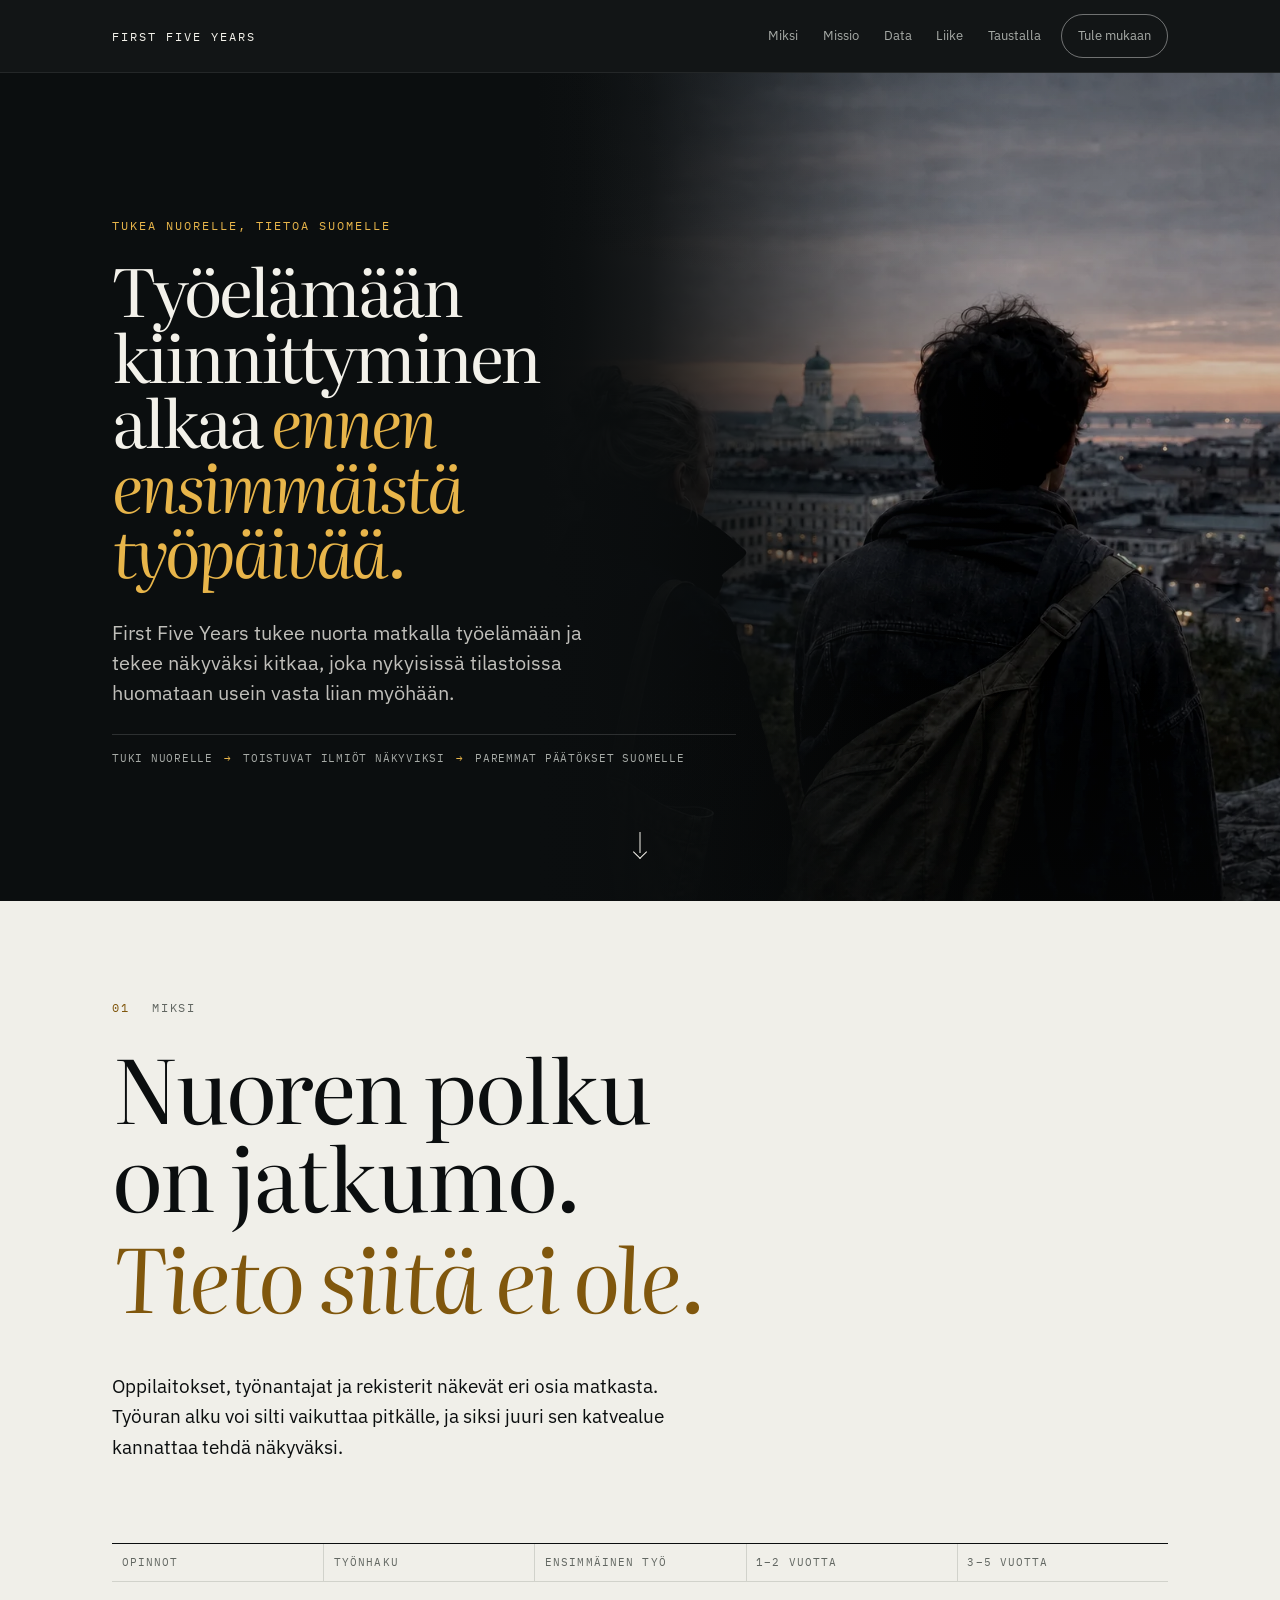
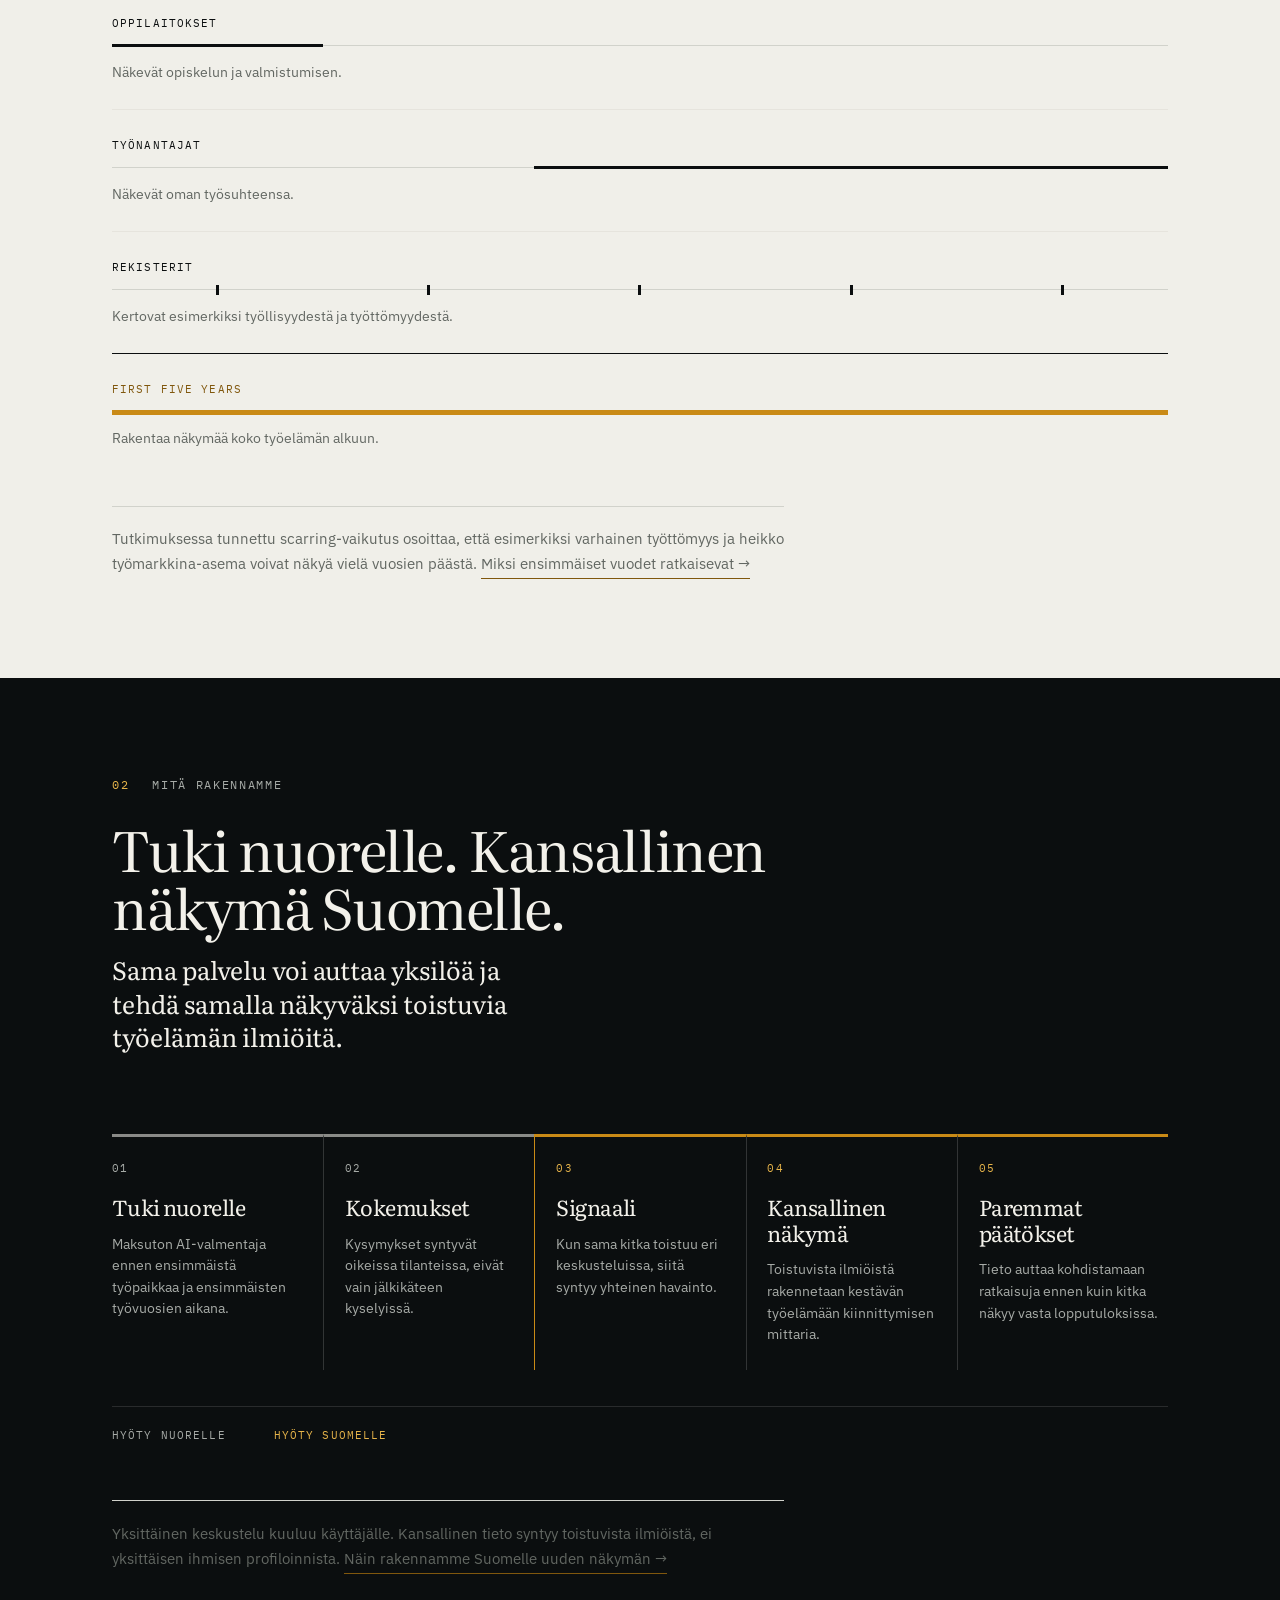
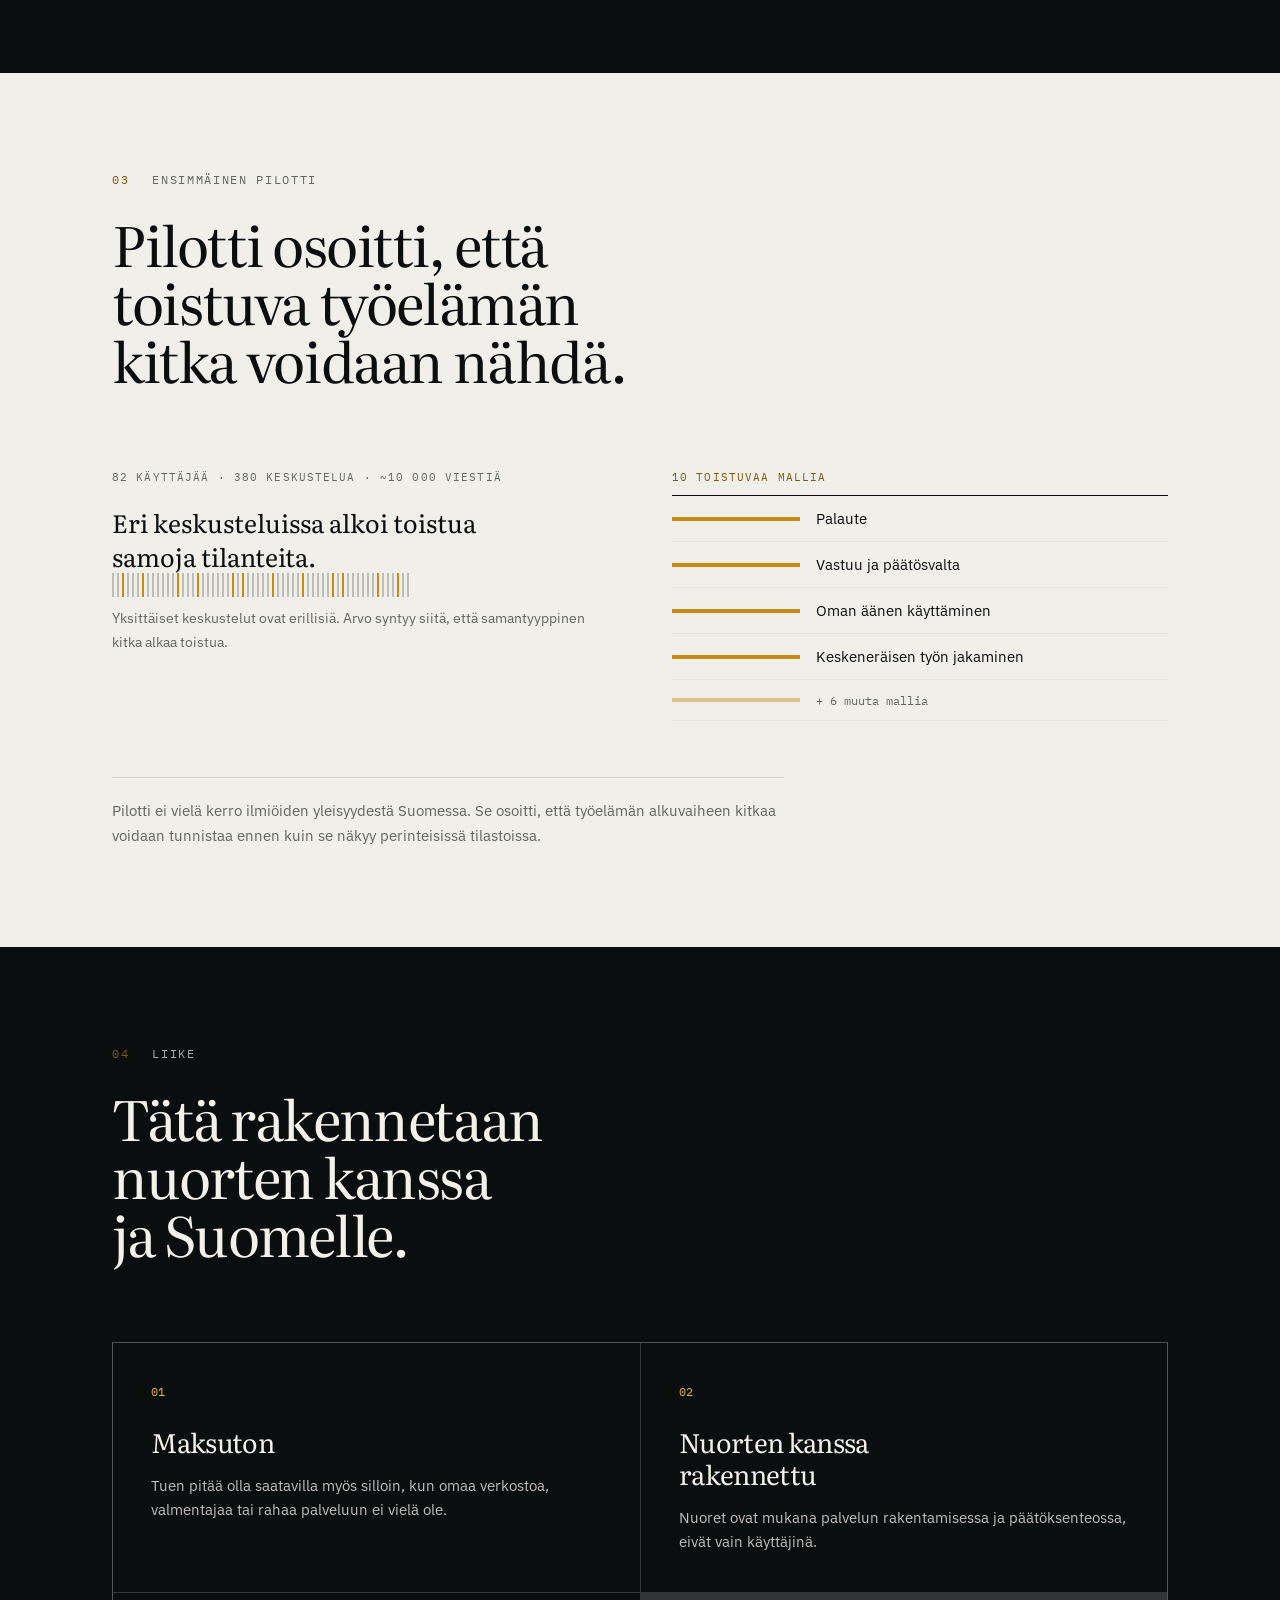
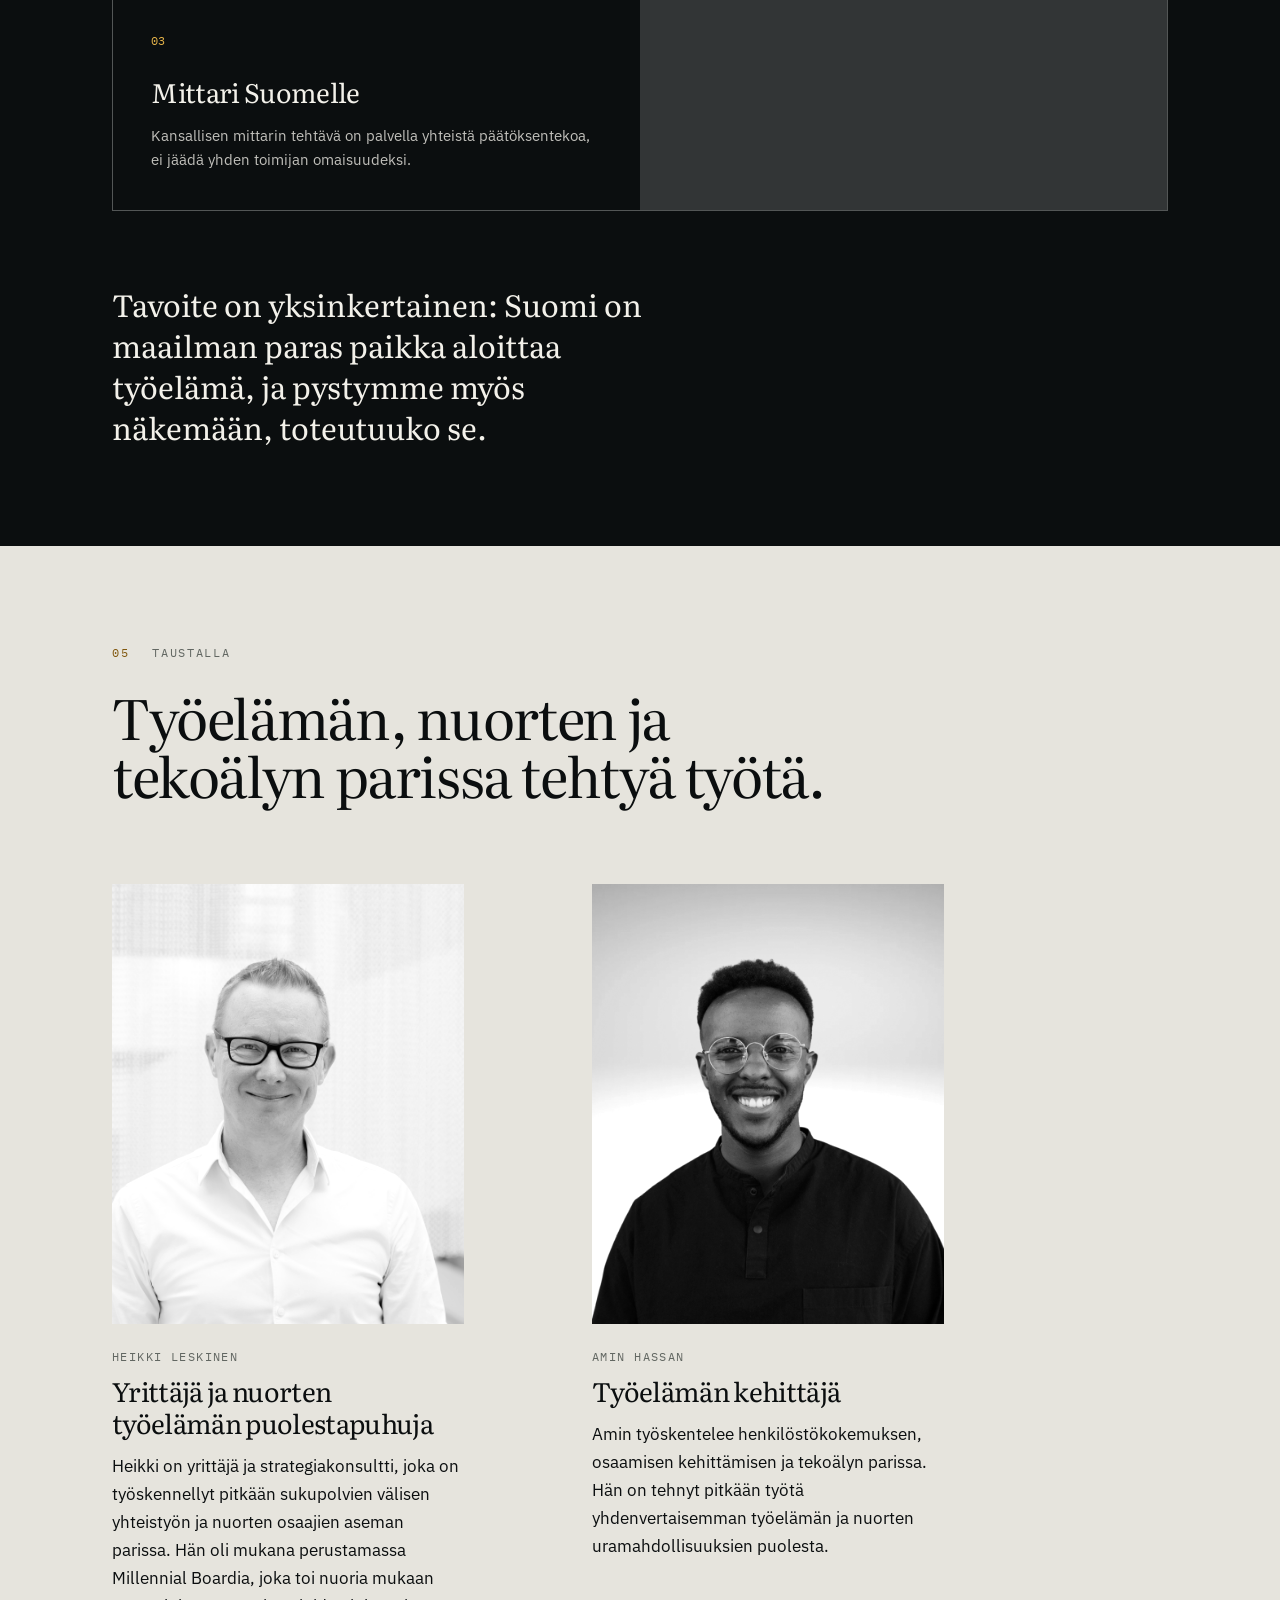
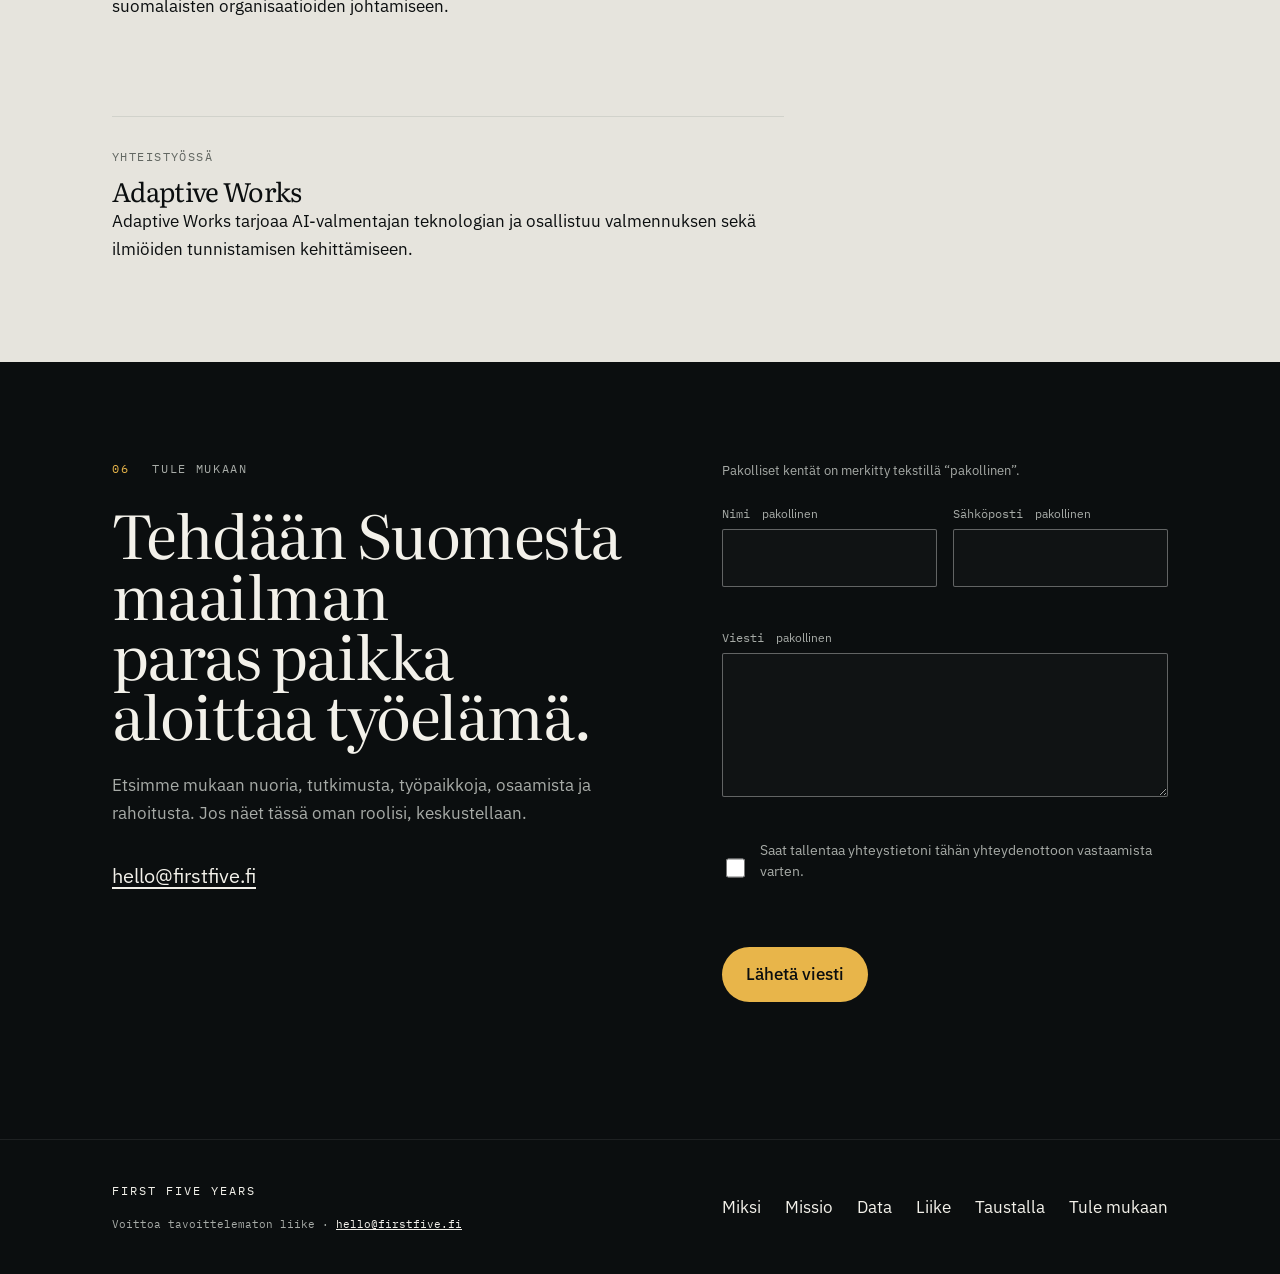
==== commit 4eb8acd1: "Update index.html" ====
--- a/index.html
+++ b/index.html
@@ -25,34 +25,40 @@
   <meta property="og:type" content="website">
   <meta property="og:locale" content="fi_FI">
   <meta property="og:site_name" content="First Five Years">
-  <meta property="og:title" content="First Five Years | Näkymä työelämän ensimmäisiin vuosiin">
-
+  <meta
+    property="og:title"
+    content="First Five Years | Näkymä työelämän ensimmäisiin vuosiin"
+  >
   <meta
     property="og:description"
     content="Tukea nuorelle, tietoa Suomelle. First Five Years tekee näkyväksi työelämän alkuvaiheen kitkaa ja rakentaa siitä kansallista näkymää."
   >
-
   <meta property="og:url" content="https://firstfive.fi/">
-  <meta property="og:image" content="https://firstfive.fi/assets/kuvat/hero-young-people.png">
+  <meta
+    property="og:image"
+    content="https://firstfive.fi/assets/kuvat/hero-young-people.png"
+  >
   <meta property="og:image:width" content="1536">
   <meta property="og:image:height" content="1024">
   <meta property="og:image:type" content="image/png">
-
   <meta
     property="og:image:alt"
     content="Kolme eri taustoista tulevaa nuorta katsoo Helsinkiä ja Tuomiokirkkoa ilta-auringossa."
   >
 
   <meta name="twitter:card" content="summary_large_image">
-  <meta name="twitter:title" content="First Five Years | Näkymä työelämän ensimmäisiin vuosiin">
-
+  <meta
+    name="twitter:title"
+    content="First Five Years | Näkymä työelämän ensimmäisiin vuosiin"
+  >
   <meta
     name="twitter:description"
     content="Tukea nuorelle, tietoa Suomelle. First Five Years tekee näkyväksi työelämän alkuvaiheen kitkaa ja rakentaa siitä kansallista näkymää."
   >
-
-  <meta name="twitter:image" content="https://firstfive.fi/assets/kuvat/hero-young-people.png">
-
+  <meta
+    name="twitter:image"
+    content="https://firstfive.fi/assets/kuvat/hero-young-people.png"
+  >
   <meta
     name="twitter:image:alt"
     content="Kolme eri taustoista tulevaa nuorta katsoo Helsinkiä ja Tuomiokirkkoa ilta-auringossa."
@@ -105,6 +111,7 @@
   </script>
 
   <link rel="stylesheet" href="./assets/styles.css?v=20260812-7">
+  <link rel="stylesheet" href="./assets/ffy-visuals.css?v=1">
 
   <link rel="preconnect" href="https://fonts.googleapis.com">
   <link rel="preconnect" href="https://fonts.gstatic.com" crossorigin>
@@ -122,6 +129,7 @@
       href="https://fonts.googleapis.com/css2?family=IBM+Plex+Mono:wght@400;500&family=IBM+Plex+Sans:wght@400;500;600&family=Literata:opsz,wght@7..72,400;7..72,500&display=swap"
     >
   </noscript>
+
 </head>
 
 
@@ -241,107 +249,284 @@
         id="miksi-title"
         class="statement-title"
       >
-        Työllistyminen näkyy tilastoissa.
+        Nuoren polku on jatkumo.
         <em>
-          Työelämään kiinnittymisen alku paljon huonommin.
+          Tieto siitä ei ole.
         </em>
       </h2>
 
       <p class="statement-body">
-        Oppilaitokset, työnantajat ja rekisterit näkevät eri osia nuoren
-        matkasta. Jatkuvaa näkymää siihen, mitä tapahtuu ennen ensimmäistä
-        työpaikkaa ja ensimmäisten työvuosien aikana, ei ole.
+        Oppilaitokset, työnantajat ja rekisterit näkevät eri osia
+        matkasta. Työuran alku voi silti vaikuttaa pitkälle, ja siksi
+        juuri sen katvealue kannattaa tehdä näkyväksi.
       </p>
 
-      <p class="statement-body">
-        Työuran alku voi kantaa pitkälle. Tutkimuksessa tunnettu
-        scarring-vaikutus osoittaa, että esimerkiksi varhainen työttömyys
-        ja heikko työmarkkina-asema voivat näkyä vielä vuosien päästä.
-        Me haluamme nähdä kitkan aikaisemmin.
+
+      <!-- VISUAL 01: PUUTTUVA NÄKYMÄ -->
+
+      <div
+        class="viz arc"
+        aria-label="Työelämään siirtymisen katvealue"
+      >
+
+        <div
+          class="arc-stages"
+          aria-hidden="true"
+        >
+          <span>Opinnot</span>
+          <span>Työnhaku</span>
+          <span>Ensimmäinen työ</span>
+          <span>1–2 vuotta</span>
+          <span>3–5 vuotta</span>
+        </div>
+
+
+        <div class="arc-rows">
+
+          <div class="arc-row">
+
+            <p class="viz-label">
+              Oppilaitokset
+            </p>
+
+            <div class="arc-track">
+
+              <div
+                class="arc-bar"
+                style="grid-column: 1 / 2;"
+              ></div>
+
+            </div>
+
+            <p class="viz-caption">
+              Näkevät opiskelun ja valmistumisen.
+            </p>
+
+          </div>
+
+
+          <div class="arc-row">
+
+            <p class="viz-label">
+              Työnantajat
+            </p>
+
+            <div class="arc-track">
+
+              <div
+                class="arc-bar"
+                style="grid-column: 3 / 6;"
+              ></div>
+
+            </div>
+
+            <p class="viz-caption">
+              Näkevät oman työsuhteensa.
+            </p>
+
+          </div>
+
+
+          <div class="arc-row">
+
+            <p class="viz-label">
+              Rekisterit
+            </p>
+
+            <div class="arc-track">
+
+              <div
+                class="arc-points"
+                aria-hidden="true"
+              >
+                <i></i>
+                <i></i>
+                <i></i>
+                <i></i>
+                <i></i>
+              </div>
+
+            </div>
+
+            <p class="viz-caption">
+              Kertovat esimerkiksi työllisyydestä ja työttömyydestä.
+            </p>
+
+          </div>
+
+
+          <div class="arc-row arc-row--ffy">
+
+            <p class="viz-label viz-label--signal">
+              First Five Years
+            </p>
+
+            <div class="arc-track">
+
+              <div
+                class="arc-bar arc-bar--ffy"
+                style="grid-column: 1 / 6;"
+              ></div>
+
+            </div>
+
+            <p class="viz-caption">
+              Rakentaa näkymää koko työelämän alkuun.
+            </p>
+
+          </div>
+
+        </div>
+
+
+        <p class="viz-note">
+          Tutkimuksessa tunnettu scarring-vaikutus osoittaa, että esimerkiksi
+          varhainen työttömyys ja heikko työmarkkina-asema voivat näkyä
+          vielä vuosien päästä.
+          <a class="textlink" href="./missio.html">
+            Miksi ensimmäiset vuodet ratkaisevat →
+          </a>
+        </p>
+
+      </div>
+
+    </div>
+
+  </section>
+
+
+  <!-- 02 MITÄ RAKENNAMME -->
+
+  <section
+    class="dark-section"
+    id="ratkaisu"
+    aria-labelledby="solution-title"
+  >
+
+    <div class="wrap">
+
+      <p class="eyebrow">
+        <span class="idx">02</span>
+        Mitä rakennamme
       </p>
 
-      <p class="statement-body">
-        <a class="textlink" href="./missio.html">
-          Miksi työelämän alku ratkaisee enemmän kuin ensimmäisen työpaikan →
+      <h2 id="solution-title">
+        Tuki nuorelle.
+        Kansallinen näkymä Suomelle.
+      </h2>
+
+      <p class="viz-lede">
+        Sama palvelu voi auttaa yksilöä ja tehdä samalla näkyväksi
+        toistuvia työelämän ilmiöitä.
+      </p>
+
+
+      <!-- VISUAL 02: KETJU -->
+
+      <div class="viz chain">
+
+        <article class="chain-step">
+
+          <span>01</span>
+
+          <h3>
+            Tuki nuorelle
+          </h3>
+
+          <p>
+            Maksuton AI-valmentaja ennen ensimmäistä työpaikkaa
+            ja ensimmäisten työvuosien aikana.
+          </p>
+
+        </article>
+
+
+        <article class="chain-step">
+
+          <span>02</span>
+
+          <h3>
+            Kokemukset
+          </h3>
+
+          <p>
+            Kysymykset syntyvät oikeissa tilanteissa, eivät vain
+            jälkikäteen kyselyissä.
+          </p>
+
+        </article>
+
+
+        <article class="chain-step chain-step--signal chain-step--turn">
+
+          <span>03</span>
+
+          <h3>
+            Signaali
+          </h3>
+
+          <p>
+            Kun sama kitka toistuu eri keskusteluissa,
+            siitä syntyy yhteinen havainto.
+          </p>
+
+        </article>
+
+
+        <article class="chain-step chain-step--signal">
+
+          <span>04</span>
+
+          <h3>
+            Kansallinen näkymä
+          </h3>
+
+          <p>
+            Toistuvista ilmiöistä rakennetaan kestävän
+            työelämään kiinnittymisen mittaria.
+          </p>
+
+        </article>
+
+
+        <article class="chain-step chain-step--signal">
+
+          <span>05</span>
+
+          <h3>
+            Paremmat päätökset
+          </h3>
+
+          <p>
+            Tieto auttaa kohdistamaan ratkaisuja ennen kuin
+            kitka näkyy vasta lopputuloksissa.
+          </p>
+
+        </article>
+
+      </div>
+
+
+      <div class="chain-legend">
+
+        <p>
+          Hyöty nuorelle
+        </p>
+
+        <p>
+          Hyöty Suomelle
+        </p>
+
+      </div>
+
+
+      <p class="viz-note">
+        Yksittäinen keskustelu kuuluu käyttäjälle. Kansallinen tieto
+        syntyy toistuvista ilmiöistä, ei yksittäisen ihmisen profiloinnista.
+        <a class="textlink" href="./data.html">
+          Näin rakennamme Suomelle uuden näkymän →
         </a>
       </p>
-
-    </div>
-
-  </section>
-
-
-  <!-- 02 MITÄ RAKENNAMME -->
-
-  <section
-    class="impact-section"
-    id="ratkaisu"
-    aria-labelledby="solution-title"
-  >
-
-    <div class="impact-solution">
-
-      <div class="wrap impact-solution__inner">
-
-        <div class="impact-solution__copy reveal">
-
-          <p class="eyebrow">
-            <span class="idx">02</span>
-            Mitä rakennamme
-          </p>
-
-          <h2 id="solution-title">
-            Tuki nuorelle. Kansallinen näkymä Suomelle.
-          </h2>
-
-          <p class="impact-solution__lede">
-            Maksuton AI&#8209;valmentaja tukee nuorta jo ennen ensimmäistä
-            työpaikkaa ja ensimmäisten työvuosien aikana. Samalla syntyy
-            uudenlaista tietoa siitä, missä työelämään kiinnittyminen
-            vahvistuu ja missä kitka alkaa kasautua.
-          </p>
-
-          <p class="impact-solution__lede">
-            Kun sama kokemus toistuu eri keskusteluissa, yksittäisestä
-            tilanteesta alkaa muodostua yhteinen signaali. Näistä
-            signaaleista rakennamme kestävän työelämään kiinnittymisen
-            mittaria.
-          </p>
-
-          <ul class="impact-benefits">
-            <li>Tuki silloin, kun kysymys syntyy</li>
-            <li>Toistuvat ilmiöt näkyviksi</li>
-            <li>Pohja kansalliselle mittarille</li>
-          </ul>
-
-          <p class="impact-solution__close">
-            <a class="textlink" href="./data.html">
-              Näin rakennamme Suomelle uuden näkymän →
-            </a>
-          </p>
-
-        </div>
-
-
-        <figure class="impact-phone reveal">
-
-          <img
-            src="./assets/kuvat/ai-valmentaja-transparent.png"
-            alt="AI-valmentajan käyttöliittymä älypuhelimen näytöllä."
-            width="1042"
-            height="1024"
-            loading="lazy"
-            decoding="async"
-          >
-
-          <figcaption class="sr-only">
-            First Five Yearsissa käytettävä AI-valmentaja.
-            Palvelun tarjoaa Adaptive Works.
-          </figcaption>
-
-        </figure>
-
-      </div>
 
     </div>
 
@@ -372,42 +557,152 @@
       </div>
 
 
-      <div class="pilot-numbers">
-
-        <article class="pilot-stat reveal">
-          <div class="pilot-number">82</div>
-          <p>käyttäjää</p>
-        </article>
-
-        <article class="pilot-stat reveal">
-          <div class="pilot-number">380</div>
-          <p>valmennuskeskustelua</p>
-        </article>
-
-        <article class="pilot-stat reveal">
-          <div class="pilot-number">~10 000</div>
-          <p>viestiä</p>
-        </article>
-
-      </div>
-
-
-      <div class="pilot-copy reveal">
-
-        <p>
-          Kahdessa kuukaudessa eri nuorten keskusteluissa alkoi toistua
-          samoja tilanteita. Pilotissa tunnistettiin kymmenen mallia,
-          jotka liittyivät esimerkiksi palautteeseen, vastuuseen,
-          oman äänen käyttämiseen ja keskeneräisen työn jakamiseen.
-        </p>
-
-        <p>
-          Pilotti ei vielä kerro ilmiöiden yleisyydestä Suomessa.
-          Se osoitti, että työelämän alkuvaiheen kitkaa voidaan tunnistaa
-          ennen kuin se näkyy perinteisissä tilastoissa.
-        </p>
-
-      </div>
+      <!-- VISUAL 03: SIGNAALI -->
+
+      <div class="viz signal-grid">
+
+        <div>
+
+          <p class="signal-meta">
+            82 käyttäjää · 380 keskustelua · ~10 000 viestiä
+          </p>
+
+          <p class="viz-lede">
+            Eri keskusteluissa alkoi toistua samoja tilanteita.
+          </p>
+
+          <div
+            class="signal-field"
+            aria-label="Havainnollistus erillisistä keskusteluista, joissa osa muodostaa toistuvia signaaleja"
+          >
+
+            <i></i>
+            <i></i>
+            <i class="on"></i>
+            <i></i>
+            <i></i>
+
+            <i></i>
+            <i class="on"></i>
+            <i></i>
+            <i></i>
+            <i></i>
+
+            <i></i>
+            <i></i>
+            <i></i>
+            <i class="on"></i>
+            <i></i>
+
+            <i></i>
+            <i></i>
+            <i class="on"></i>
+            <i></i>
+            <i></i>
+
+            <i></i>
+            <i></i>
+            <i></i>
+            <i></i>
+            <i class="on"></i>
+
+            <i></i>
+            <i class="on"></i>
+            <i></i>
+            <i></i>
+            <i></i>
+
+            <i></i>
+            <i></i>
+            <i class="on"></i>
+            <i></i>
+            <i></i>
+
+            <i></i>
+            <i></i>
+            <i></i>
+            <i class="on"></i>
+            <i></i>
+
+            <i></i>
+            <i></i>
+            <i></i>
+            <i></i>
+            <i class="on"></i>
+
+            <i></i>
+            <i class="on"></i>
+            <i></i>
+            <i></i>
+            <i></i>
+
+            <i></i>
+            <i></i>
+            <i></i>
+            <i class="on"></i>
+            <i></i>
+
+            <i></i>
+            <i></i>
+            <i class="on"></i>
+            <i></i>
+            <i></i>
+
+          </div>
+
+          <p class="viz-caption">
+            Yksittäiset keskustelut ovat erillisiä. Arvo syntyy siitä,
+            että samantyyppinen kitka alkaa toistua.
+          </p>
+
+        </div>
+
+
+        <div>
+
+          <p class="viz-label viz-label--signal">
+            10 toistuvaa mallia
+          </p>
+
+          <ul class="signal-patterns">
+
+            <li>
+              <b style="max-width: 74%;"></b>
+              <span>Palaute</span>
+            </li>
+
+            <li>
+              <b style="max-width: 66%;"></b>
+              <span>Vastuu ja päätösvalta</span>
+            </li>
+
+            <li>
+              <b style="max-width: 58%;"></b>
+              <span>Oman äänen käyttäminen</span>
+            </li>
+
+            <li>
+              <b style="max-width: 48%;"></b>
+              <span>Keskeneräisen työn jakaminen</span>
+            </li>
+
+            <li>
+              <b style="max-width: 32%;"></b>
+              <span>+ 6 muuta mallia</span>
+            </li>
+
+          </ul>
+
+        </div>
+
+      </div>
+
+
+      <p class="viz-note">
+        Pilotti ei vielä kerro ilmiöiden yleisyydestä Suomessa.
+        Se osoitti, että työelämän alkuvaiheen kitkaa voidaan tunnistaa
+        ennen kuin se näkyy perinteisissä tilastoissa.
+      </p>
 
     </div>
 
@@ -465,9 +760,8 @@
           </h3>
 
           <p>
-            Työelämän alkua ei rakenneta uskottavasti ilman niitä,
-            jotka elävät sitä juuri nyt. Nuorilla on mukana myös
-            päätösvaltaa.
+            Nuoret ovat mukana palvelun rakentamisessa ja
+            päätöksenteossa, eivät vain käyttäjinä.
           </p>
 
         </article>
@@ -493,8 +787,7 @@
 
       <p class="movement-close reveal">
         Tavoite on yksinkertainen: Suomi on maailman paras paikka
-        aloittaa työelämä, ja meillä on myös tieto, jolla sen
-        toteutumista voidaan seurata.
+        aloittaa työelämä, ja pystymme myös näkemään, toteutuuko se.
       </p>
 
     </div>
@@ -824,31 +1117,12 @@
       class="footer-nav"
       aria-label="Alatunniste"
     >
-
-      <a href="#miksi">
-        Miksi
-      </a>
-
-      <a href="/missio.html">
-        Missio
-      </a>
-
-      <a href="./data.html">
-        Data
-      </a>
-
-      <a href="#liike">
-        Liike
-      </a>
-
-      <a href="#kuka">
-        Taustalla
-      </a>
-
-      <a href="#yhteys">
-        Tule mukaan
-      </a>
-
+      <a href="#miksi">Miksi</a>
+      <a href="/missio.html">Missio</a>
+      <a href="./data.html">Data</a>
+      <a href="#liike">Liike</a>
+      <a href="#kuka">Taustalla</a>
+      <a href="#yhteys">Tule mukaan</a>
     </nav>
 
   </div>
@@ -868,4 +1142,4 @@
 
 </body>
 
-</html>
+</html>
--- a/assets/ffy-visuals.css
+++ b/assets/ffy-visuals.css
@@ -0,0 +1,596 @@
+/* =========================================================
+   FIRST FIVE YEARS — VISUALISOINNIT
+   Lisää tämä tiedosto styles.css:n jälkeen:
+   <link rel="stylesheet" href="./assets/ffy-visuals.css?v=1">
+   Käyttää olemassa olevia :root-muuttujia. Ei uusia värejä eikä fontteja.
+   ========================================================= */
+
+
+/* Yhteiset ------------------------------------------------ */
+
+.viz {
+  margin-top: clamp(3rem, 7vw, 5rem);
+}
+
+.viz-lede {
+  max-width: 30ch;
+
+  margin: 1.1rem 0 0;
+
+  font-family: var(--display);
+
+  font-size: clamp(1.15rem, 1rem + 0.7vw, 1.7rem);
+  line-height: 1.35;
+}
+
+.viz-note {
+  max-width: 42rem;
+
+  margin: clamp(2.5rem, 5vw, 3.5rem) 0 0;
+
+  padding-top: 1.2rem;
+
+  border-top: 1px solid var(--rule);
+
+  font-size: 0.95rem;
+
+  color: var(--muted);
+}
+
+.viz-label {
+  margin: 0 0 0.55rem;
+
+  font-family: var(--mono);
+
+  font-size: 0.7rem;
+
+  letter-spacing: 0.1em;
+  text-transform: uppercase;
+}
+
+.viz-label--signal {
+  color: var(--signal-ink);
+}
+
+.viz-caption {
+  margin: 0.55rem 0 0;
+
+  font-size: 0.9rem;
+
+  color: var(--muted);
+}
+
+
+/* =========================================================
+   01 PUUTTUVA NÄKYMÄ  (.arc)
+   ========================================================= */
+
+.arc-stages {
+  display: grid;
+
+  grid-template-columns: repeat(5, minmax(0, 1fr));
+
+  border-top: 1px solid var(--ink);
+  border-bottom: 1px solid var(--rule);
+}
+
+.arc-stages span {
+  min-width: 0;
+
+  padding: 0.7rem 0.5rem 0.7rem 0.6rem;
+
+  border-left: 1px solid var(--rule);
+
+  font-family: var(--mono);
+
+  font-size: clamp(0.56rem, 1.5vw, 0.7rem);
+  line-height: 1.3;
+
+  letter-spacing: 0.1em;
+  text-transform: uppercase;
+
+  color: var(--muted);
+}
+
+.arc-stages span:first-child {
+  border-left: 0;
+}
+
+.arc-rows {
+  padding-top: 2rem;
+}
+
+.arc-row {
+  padding-bottom: 1.6rem;
+}
+
+.arc-row + .arc-row {
+  padding-top: 1.6rem;
+
+  border-top: 1px solid var(--paper-dim);
+}
+
+.arc-row--ffy {
+  padding-bottom: 0;
+  padding-top: 1.9rem;
+
+  border-top: 1px solid var(--ink) !important;
+}
+
+.arc-track {
+  position: relative;
+
+  display: grid;
+
+  grid-template-columns: repeat(5, minmax(0, 1fr));
+
+  align-items: center;
+
+  height: 10px;
+}
+
+/* Katkeamaton taustaviiva */
+.arc-track::before {
+  content: "";
+
+  position: absolute;
+  inset-inline: 0;
+
+  height: 1px;
+
+  background: var(--rule);
+}
+
+.arc-bar {
+  position: relative;
+
+  height: 3px;
+
+  background: var(--ink);
+}
+
+.arc-bar--ffy {
+  height: 5px;
+
+  background: var(--signal);
+}
+
+/* Rekisterien mittauspisteet */
+.arc-points {
+  position: relative;
+
+  grid-column: 1 / -1;
+
+  display: grid;
+
+  grid-template-columns: repeat(5, minmax(0, 1fr));
+
+  justify-items: center;
+}
+
+.arc-points i {
+  width: 3px;
+  height: 10px;
+
+  background: var(--ink);
+}
+
+
+/* =========================================================
+   02 NÄIN SE TOIMII  (.chain)  — tummalla pohjalla
+   ========================================================= */
+
+.chain {
+  display: flex;
+
+  flex-wrap: wrap;
+
+  gap: 0;
+}
+
+.chain-step {
+  flex: 1 1 11rem;
+
+  min-width: 0;
+
+  padding: 1.4rem 1.3rem 1.6rem;
+
+  border-top: 3px solid rgba(243, 241, 234, 0.55);
+
+  border-left: 1px solid rgba(255, 255, 255, 0.16);
+}
+
+.chain-step:first-child {
+  padding-left: 0;
+
+  border-left: 0;
+}
+
+.chain-step:last-child {
+  padding-right: 0;
+}
+
+/* Signaalista eteenpäin */
+.chain-step--signal {
+  border-top-color: var(--signal);
+}
+
+.chain-step--turn {
+  border-left-color: var(--signal);
+}
+
+.chain-step span {
+  display: block;
+
+  margin-bottom: 1.1rem;
+
+  font-family: var(--mono);
+
+  font-size: 0.7rem;
+
+  letter-spacing: 0.12em;
+
+  color: var(--on-ink-muted);
+}
+
+.chain-step--signal span,
+.chain-step--turn span {
+  color: var(--signal-lit);
+}
+
+.chain-step h3 {
+  margin: 0 0 0.7rem;
+
+  font-size: 1.35rem;
+  line-height: 1.2;
+}
+
+.chain-step p {
+  margin: 0;
+
+  font-size: 0.9rem;
+  line-height: 1.5;
+
+  color: var(--on-ink-muted);
+}
+
+.chain-legend {
+  display: flex;
+
+  flex-wrap: wrap;
+
+  gap: 1rem 3rem;
+
+  margin-top: 2.2rem;
+
+  padding-top: 1.2rem;
+
+  border-top: 1px solid rgba(255, 255, 255, 0.12);
+}
+
+.chain-legend p {
+  margin: 0;
+
+  font-family: var(--mono);
+
+  font-size: 0.7rem;
+
+  letter-spacing: 0.1em;
+  text-transform: uppercase;
+
+  color: var(--on-ink-muted);
+}
+
+.chain-legend p + p {
+  color: var(--signal-lit);
+}
+
+
+/* =========================================================
+   03 PILOTTI  (.signal)
+   ========================================================= */
+
+.signal-grid {
+  display: grid;
+
+  grid-template-columns:
+    repeat(auto-fit, minmax(20rem, 1fr));
+
+  gap: clamp(2.5rem, 5vw, 4.5rem);
+
+  align-items: start;
+}
+
+.signal-meta {
+  margin: 0 0 1.2rem;
+
+  font-family: var(--mono);
+
+  font-size: 0.7rem;
+
+  letter-spacing: 0.1em;
+  text-transform: uppercase;
+
+  color: var(--muted);
+}
+
+.signal-field {
+  display: flex;
+
+  flex-wrap: wrap;
+
+  gap: 4px 3px;
+
+  max-width: 30rem;
+}
+
+.signal-field i {
+  width: 2px;
+  height: 24px;
+
+  background: rgba(11, 14, 15, 0.22);
+}
+
+.signal-field i.on {
+  background: var(--signal);
+}
+
+.signal-patterns {
+  border-top: 1px solid var(--ink);
+}
+
+.signal-patterns li {
+  display: flex;
+
+  align-items: center;
+
+  gap: 1rem;
+
+  padding: 0.62rem 0;
+
+  border-bottom: 1px solid var(--paper-dim);
+}
+
+.signal-patterns {
+  margin: 0;
+  padding: 0;
+
+  list-style: none;
+}
+
+.signal-patterns b {
+  flex: 0 1 8rem;
+
+  height: 4px;
+
+  background: var(--signal);
+}
+
+.signal-patterns li:last-child b {
+  background: rgba(201, 138, 22, 0.45);
+}
+
+.signal-patterns li:last-child span {
+  font-family: var(--mono);
+
+  font-size: 0.78rem;
+
+  color: var(--muted);
+}
+
+.signal-patterns span {
+  font-size: 0.95rem;
+}
+
+
+/* =========================================================
+   04 AJOITUS  (.timing)
+   ========================================================= */
+
+.timing-row {
+  padding-top: 1.8rem;
+
+  border-top: 1px solid var(--ink);
+}
+
+.timing-row + .timing-row {
+  margin-top: 0.5rem;
+}
+
+.timing-row > .viz-label {
+  margin-bottom: 2.2rem;
+
+  color: var(--muted);
+}
+
+.timing-row--ffy > .viz-label {
+  color: var(--signal-ink);
+}
+
+.timing-line {
+  position: relative;
+
+  height: 3px;
+
+  margin-bottom: 0.9rem;
+
+  background: var(--rule);
+}
+
+.timing-line .lead {
+  position: absolute;
+
+  left: 8%;
+
+  width: 14%;
+  height: 3px;
+
+  background: var(--signal);
+}
+
+.timing-line .start {
+  position: absolute;
+
+  left: 8%;
+  top: -9px;
+
+  width: 1px;
+  height: 21px;
+
+  background: var(--muted);
+}
+
+.timing-line .mark {
+  position: absolute;
+
+  top: -7px;
+
+  width: 17px;
+  height: 17px;
+
+  border-radius: 50%;
+
+  background: var(--ink);
+}
+
+.timing-line .mark--late {
+  left: 76%;
+}
+
+.timing-line .mark--early {
+  left: 22%;
+
+  background: var(--signal);
+}
+
+.timing-labels {
+  position: relative;
+
+  height: 3.6rem;
+}
+
+.timing-labels p {
+  position: absolute;
+
+  top: 0;
+
+  max-width: 13rem;
+
+  margin: 0;
+
+  font-size: 0.9rem;
+  line-height: 1.35;
+}
+
+.timing-labels .at-start {
+  left: 8%;
+
+  font-size: 0.85rem;
+
+  color: var(--muted);
+}
+
+.timing-labels .at-late {
+  left: 76%;
+
+  margin-left: -0.2rem;
+}
+
+.timing-labels .at-early {
+  left: 22%;
+
+  margin-left: -0.2rem;
+}
+
+.timing-labels strong {
+  font-weight: 500;
+}
+
+.timing-axis {
+  display: flex;
+
+  justify-content: space-between;
+
+  padding-top: 0.7rem;
+
+  border-top: 1px solid var(--rule);
+
+  font-family: var(--mono);
+
+  font-size: 0.68rem;
+
+  letter-spacing: 0.1em;
+  text-transform: uppercase;
+
+  color: var(--muted);
+}
+
+.timing-close {
+  display: grid;
+
+  grid-template-columns:
+    repeat(auto-fit, minmax(17rem, 1fr));
+
+  gap: 1.6rem clamp(2rem, 5vw, 4rem);
+
+  margin-top: clamp(2.5rem, 5vw, 3.5rem);
+}
+
+.timing-close p:last-child {
+  max-width: 30rem;
+
+  font-size: 0.95rem;
+
+  color: var(--muted);
+}
+
+
+/* =========================================================
+   MOBIILI
+   ========================================================= */
+
+@media (max-width: 48rem) {
+
+  .chain-step {
+    flex: 1 1 100%;
+
+    padding-left: 0;
+    padding-right: 0;
+
+    border-left: 0;
+  }
+
+  .chain-step--turn {
+    border-top-color: var(--signal);
+  }
+
+  .signal-field {
+    gap: 4px 2px;
+  }
+
+  .signal-field i {
+    height: 20px;
+  }
+
+  .timing-labels {
+    height: auto;
+  }
+
+  .timing-labels p,
+  .timing-labels .at-start,
+  .timing-labels .at-late,
+  .timing-labels .at-early {
+    position: static;
+
+    left: auto;
+
+    max-width: none;
+
+    margin-left: 0;
+  }
+
+  .timing-labels p + p {
+    margin-top: 0.4rem;
+  }
+
+}
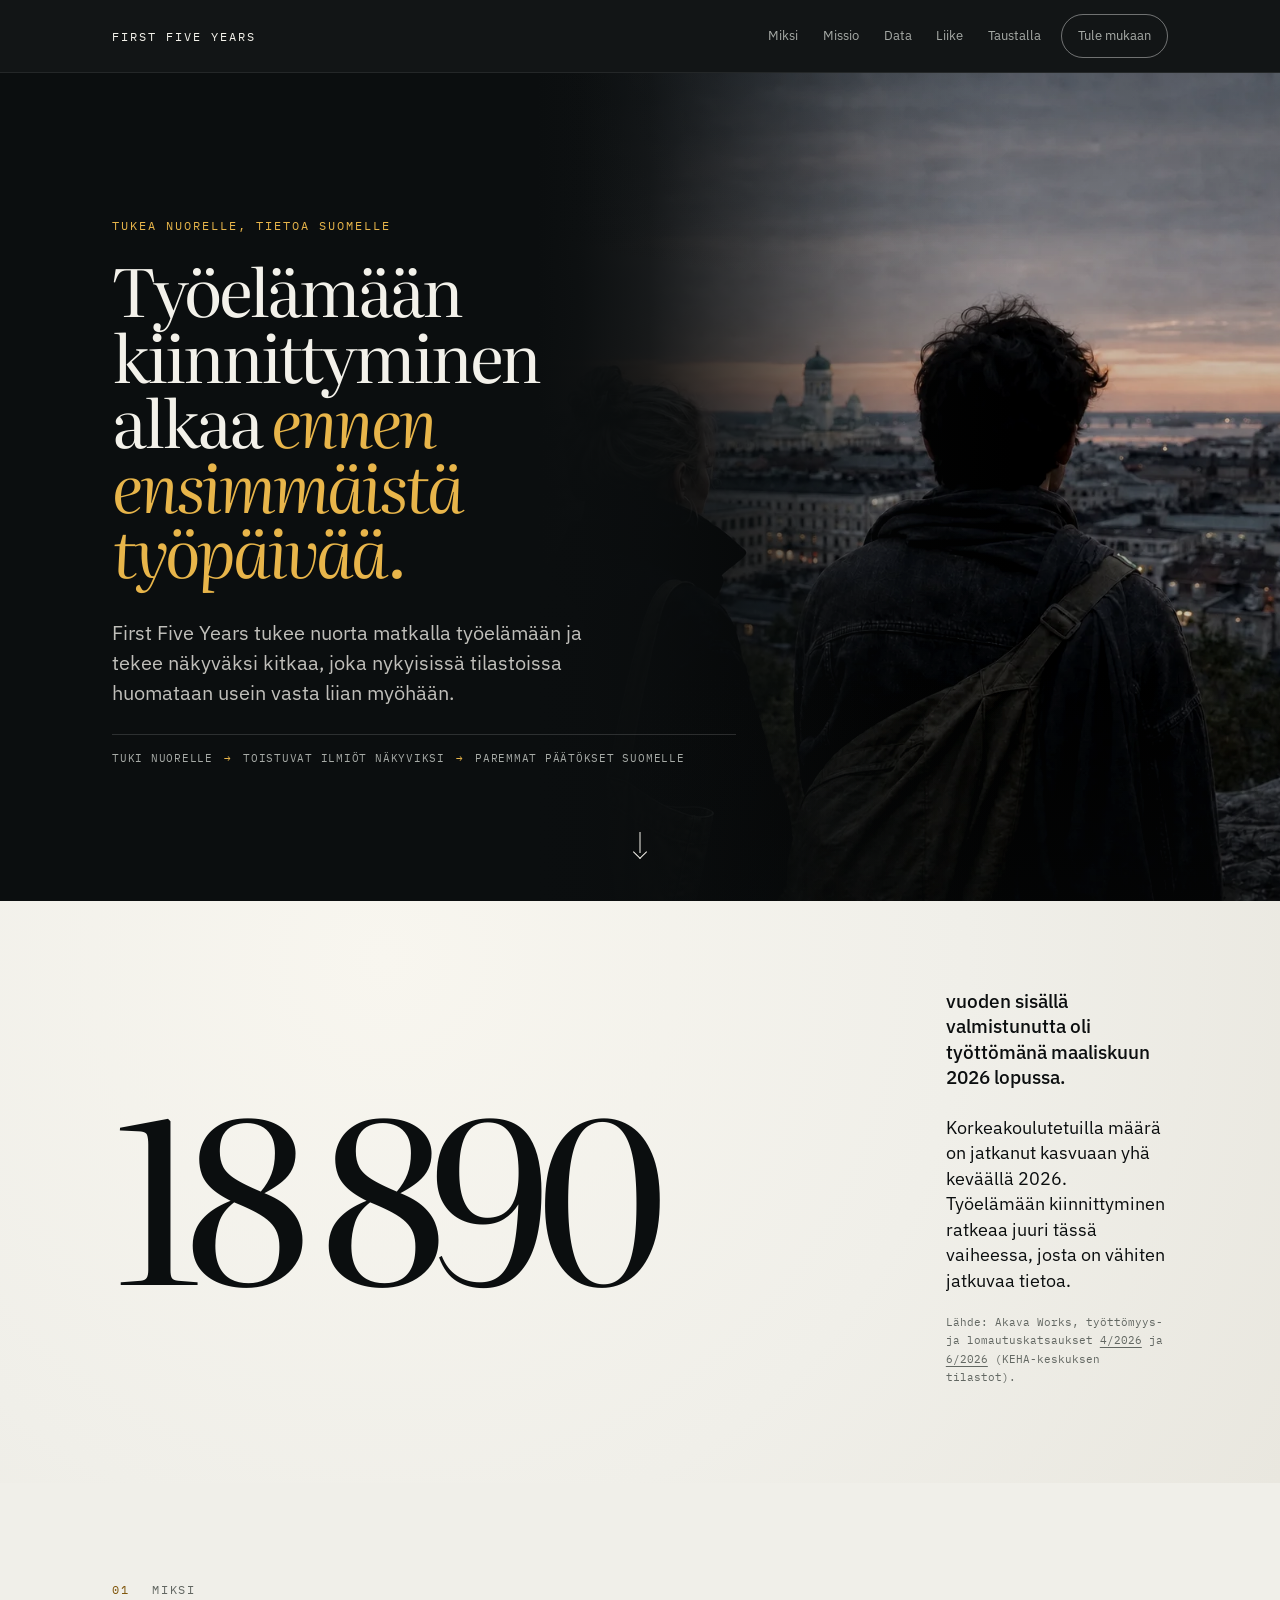
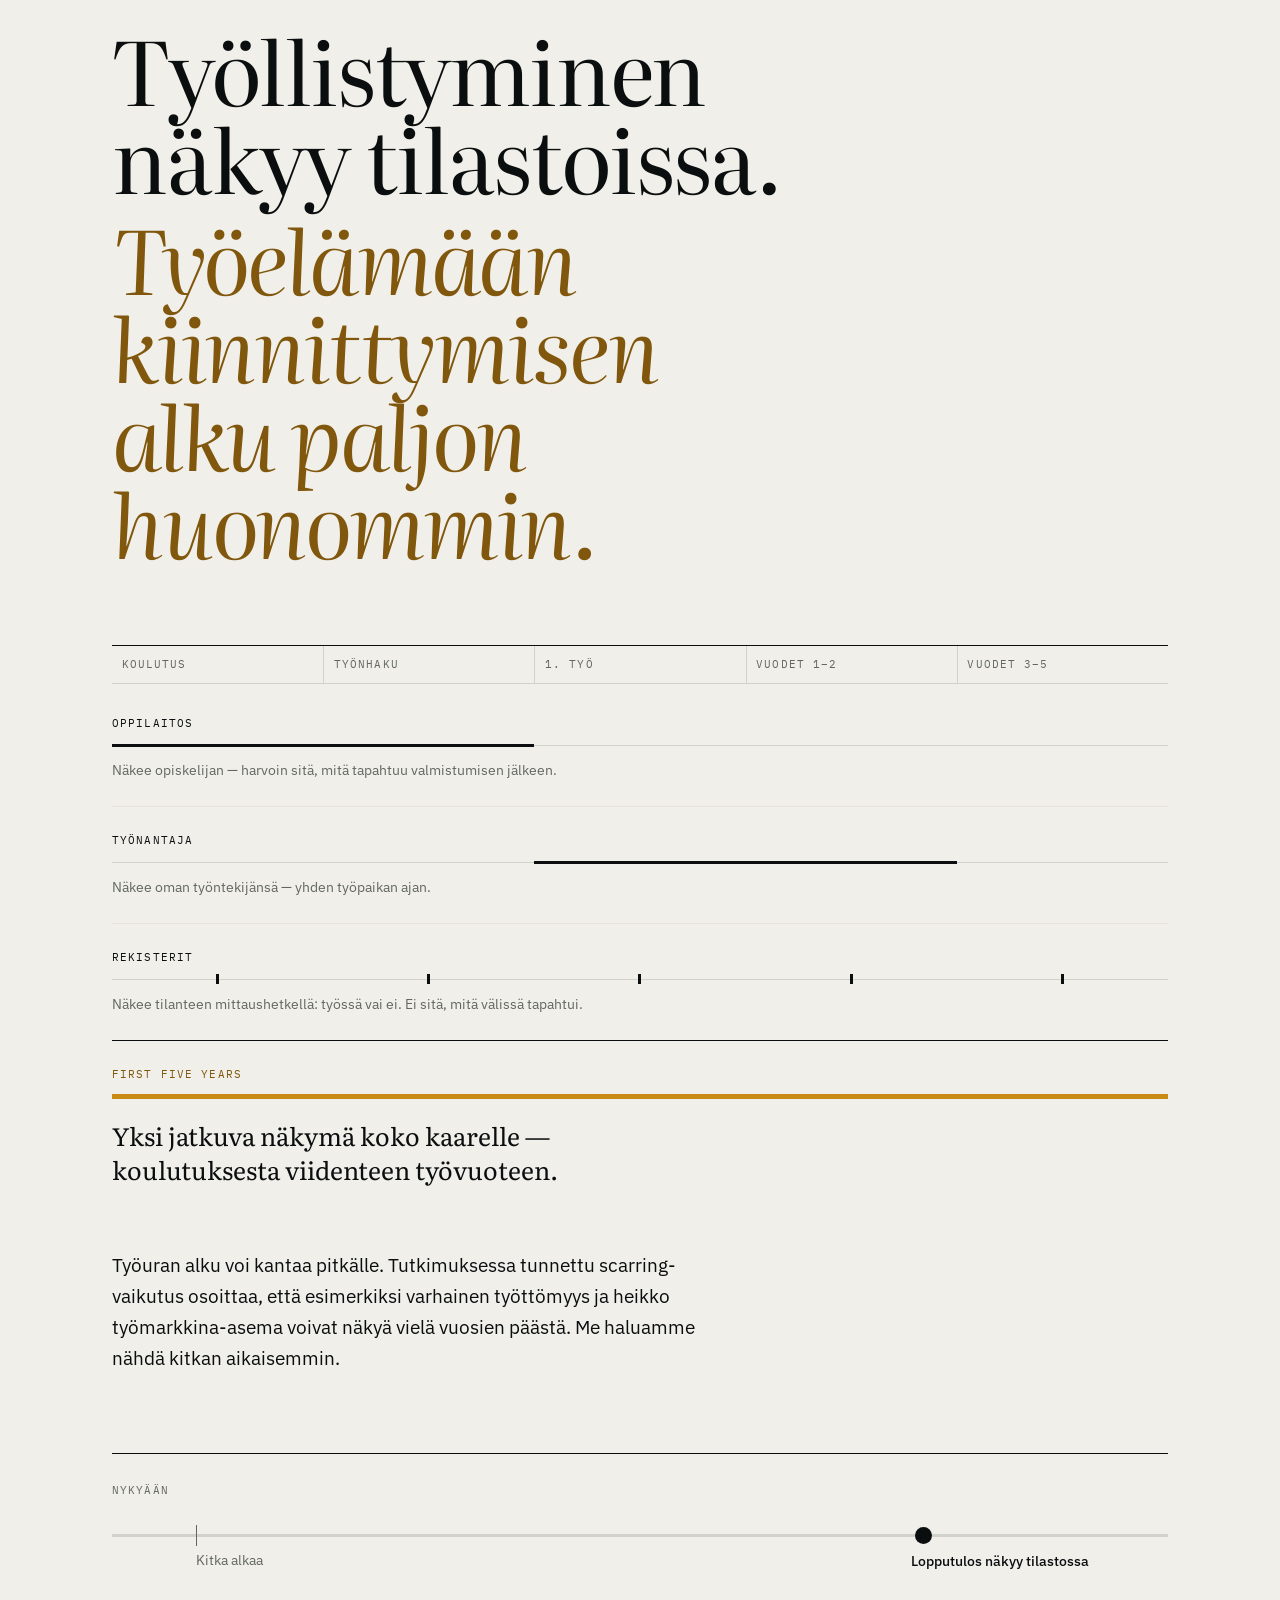
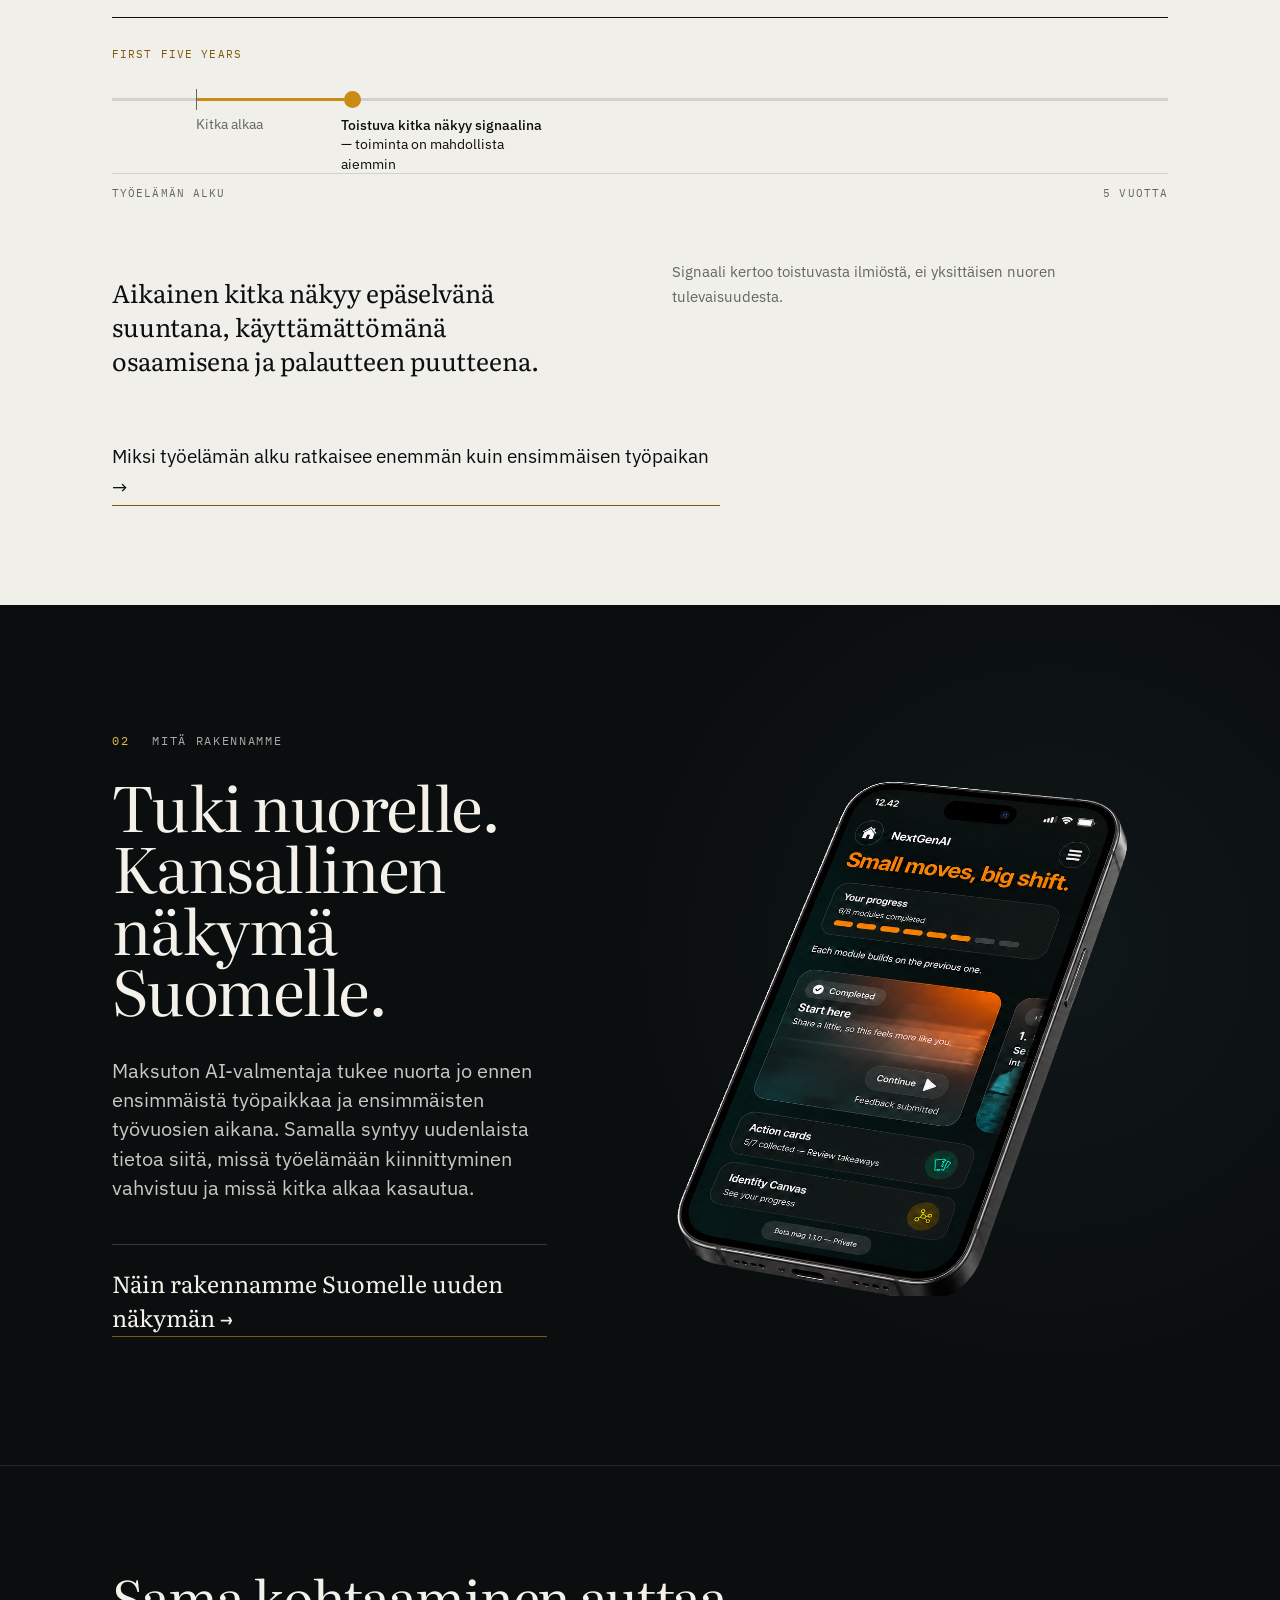
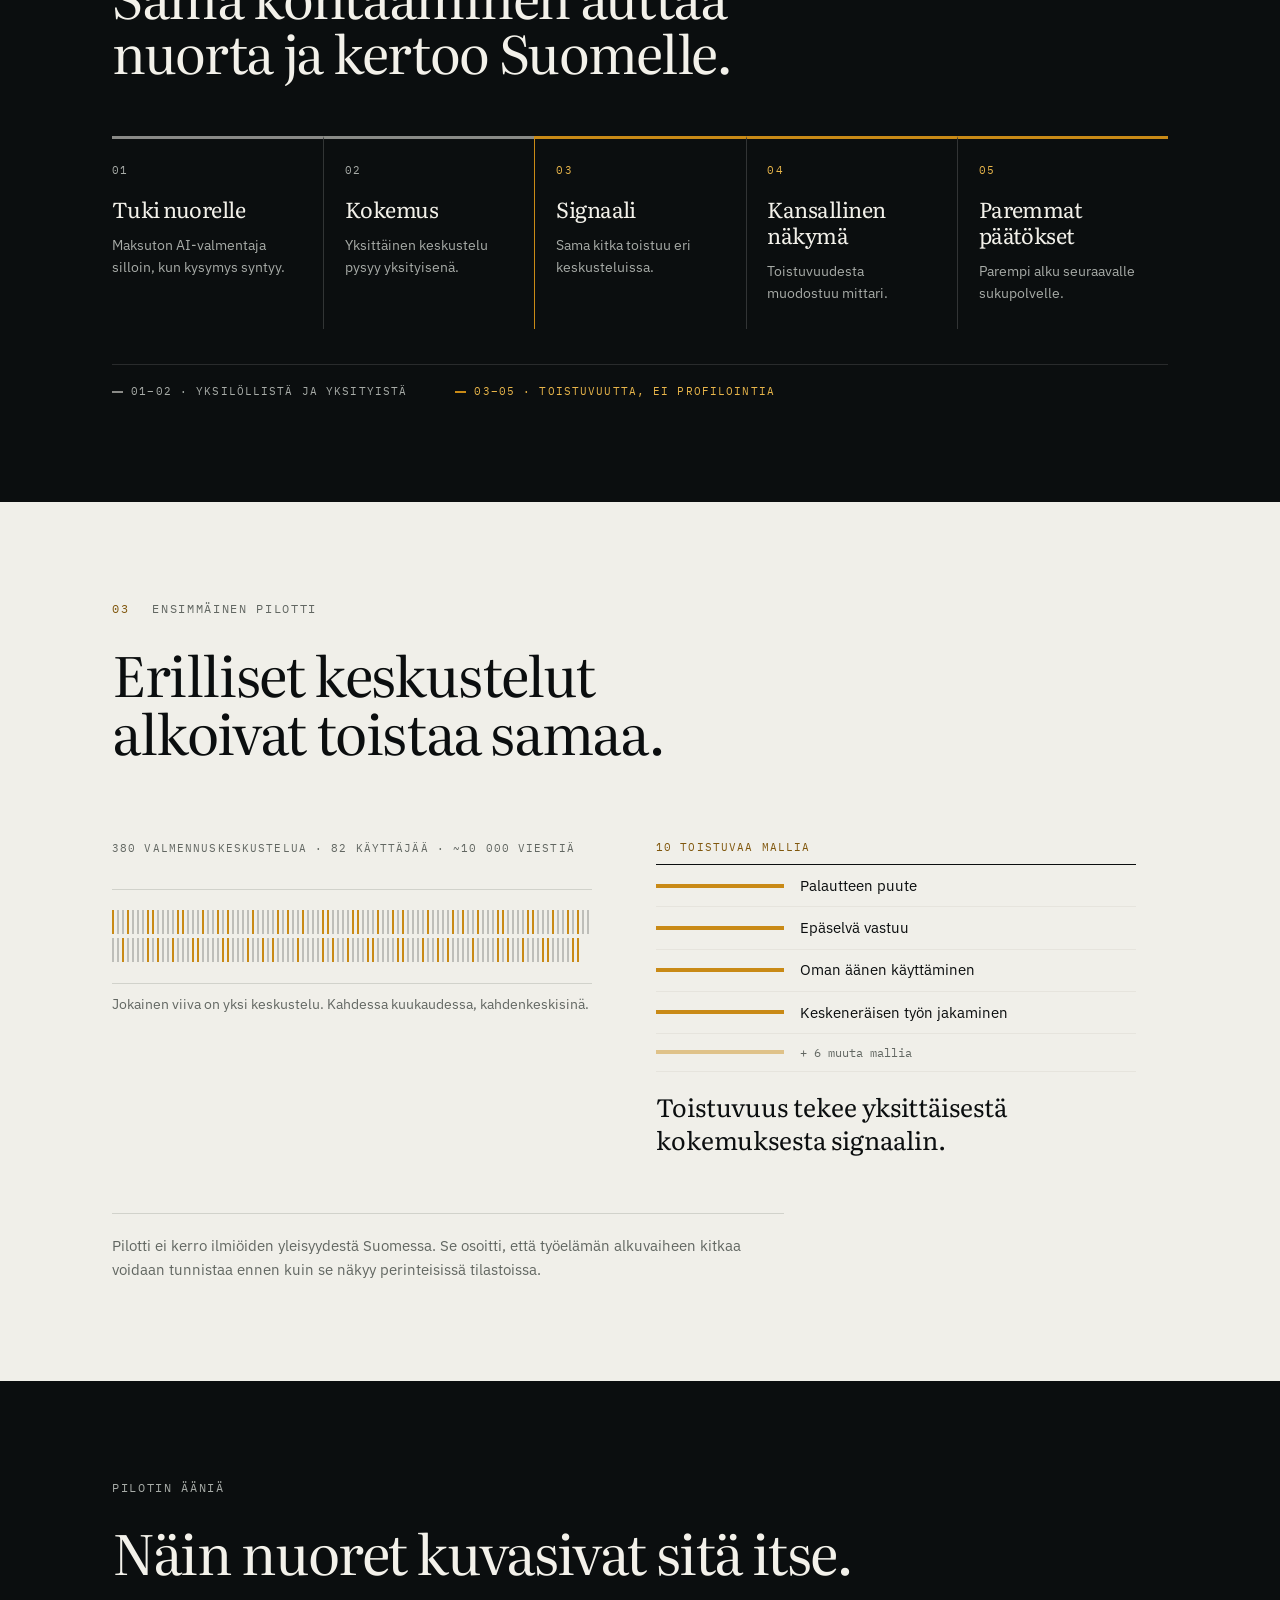
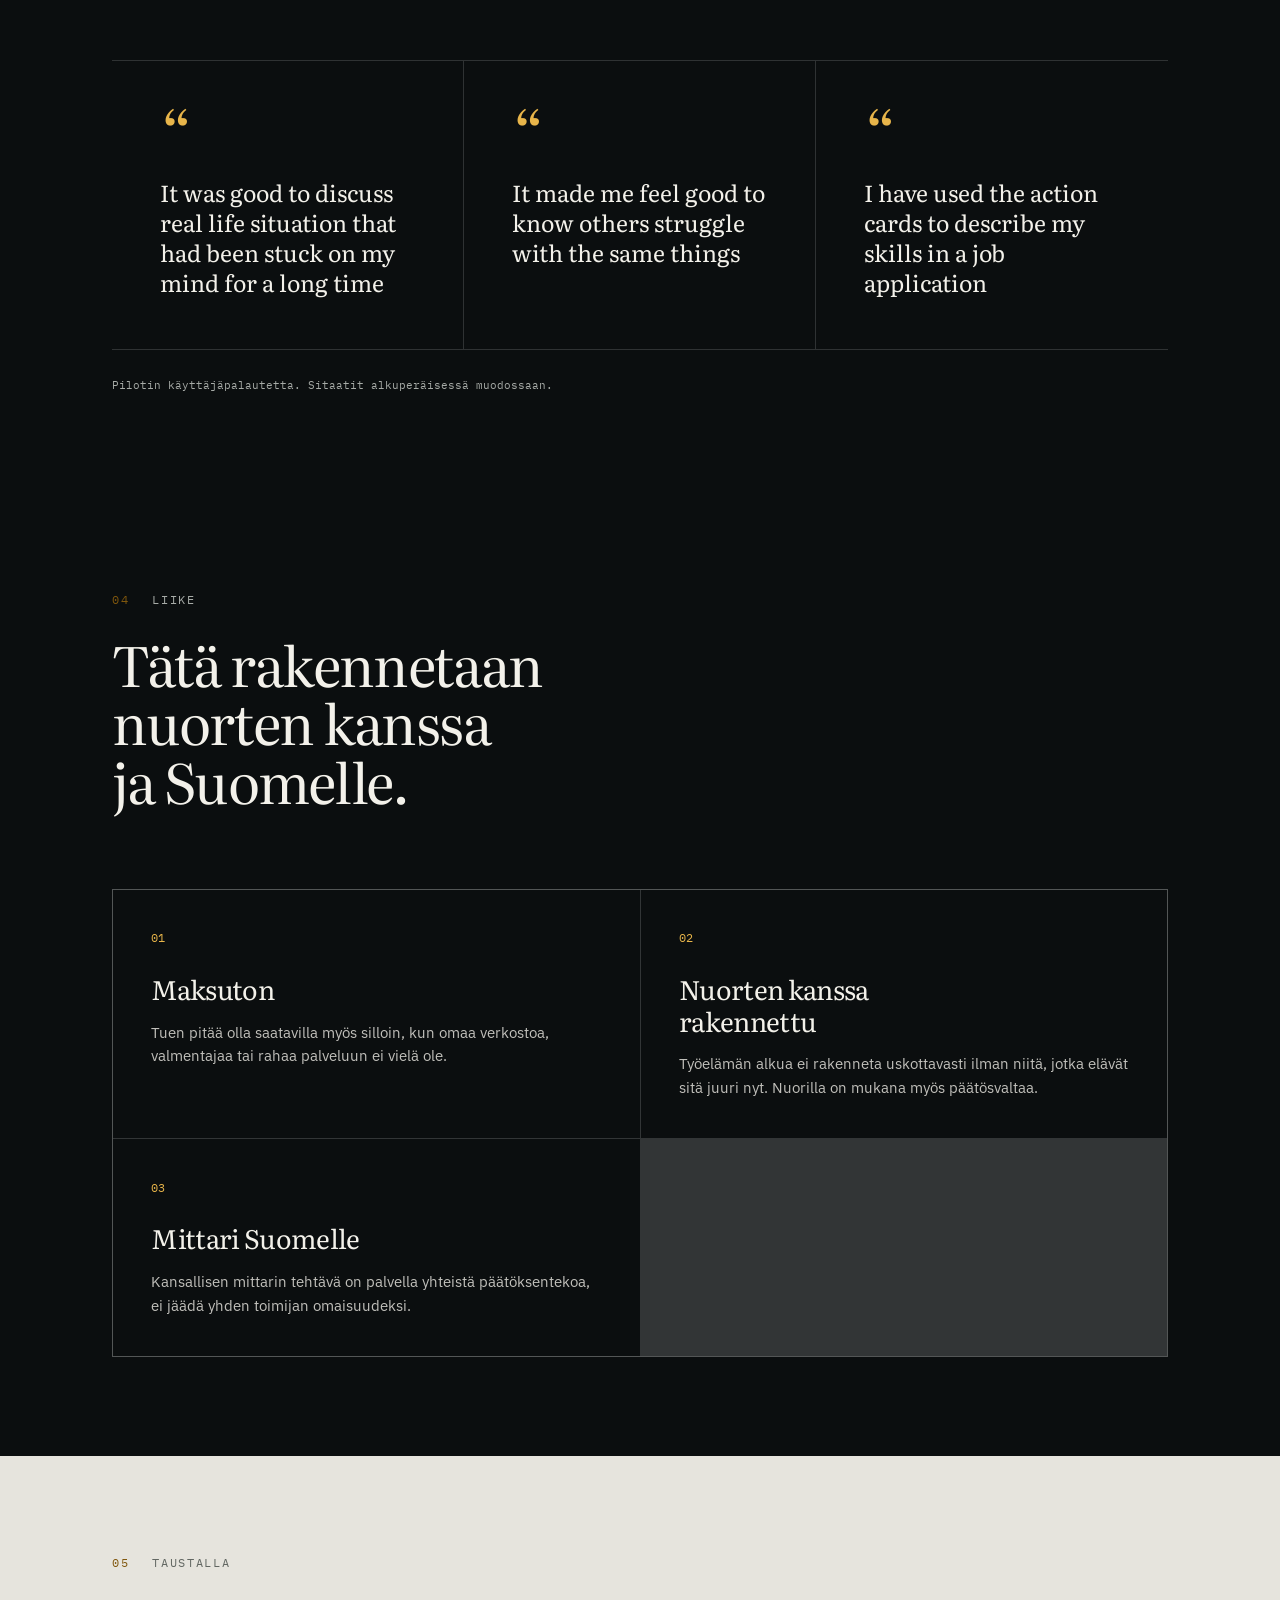
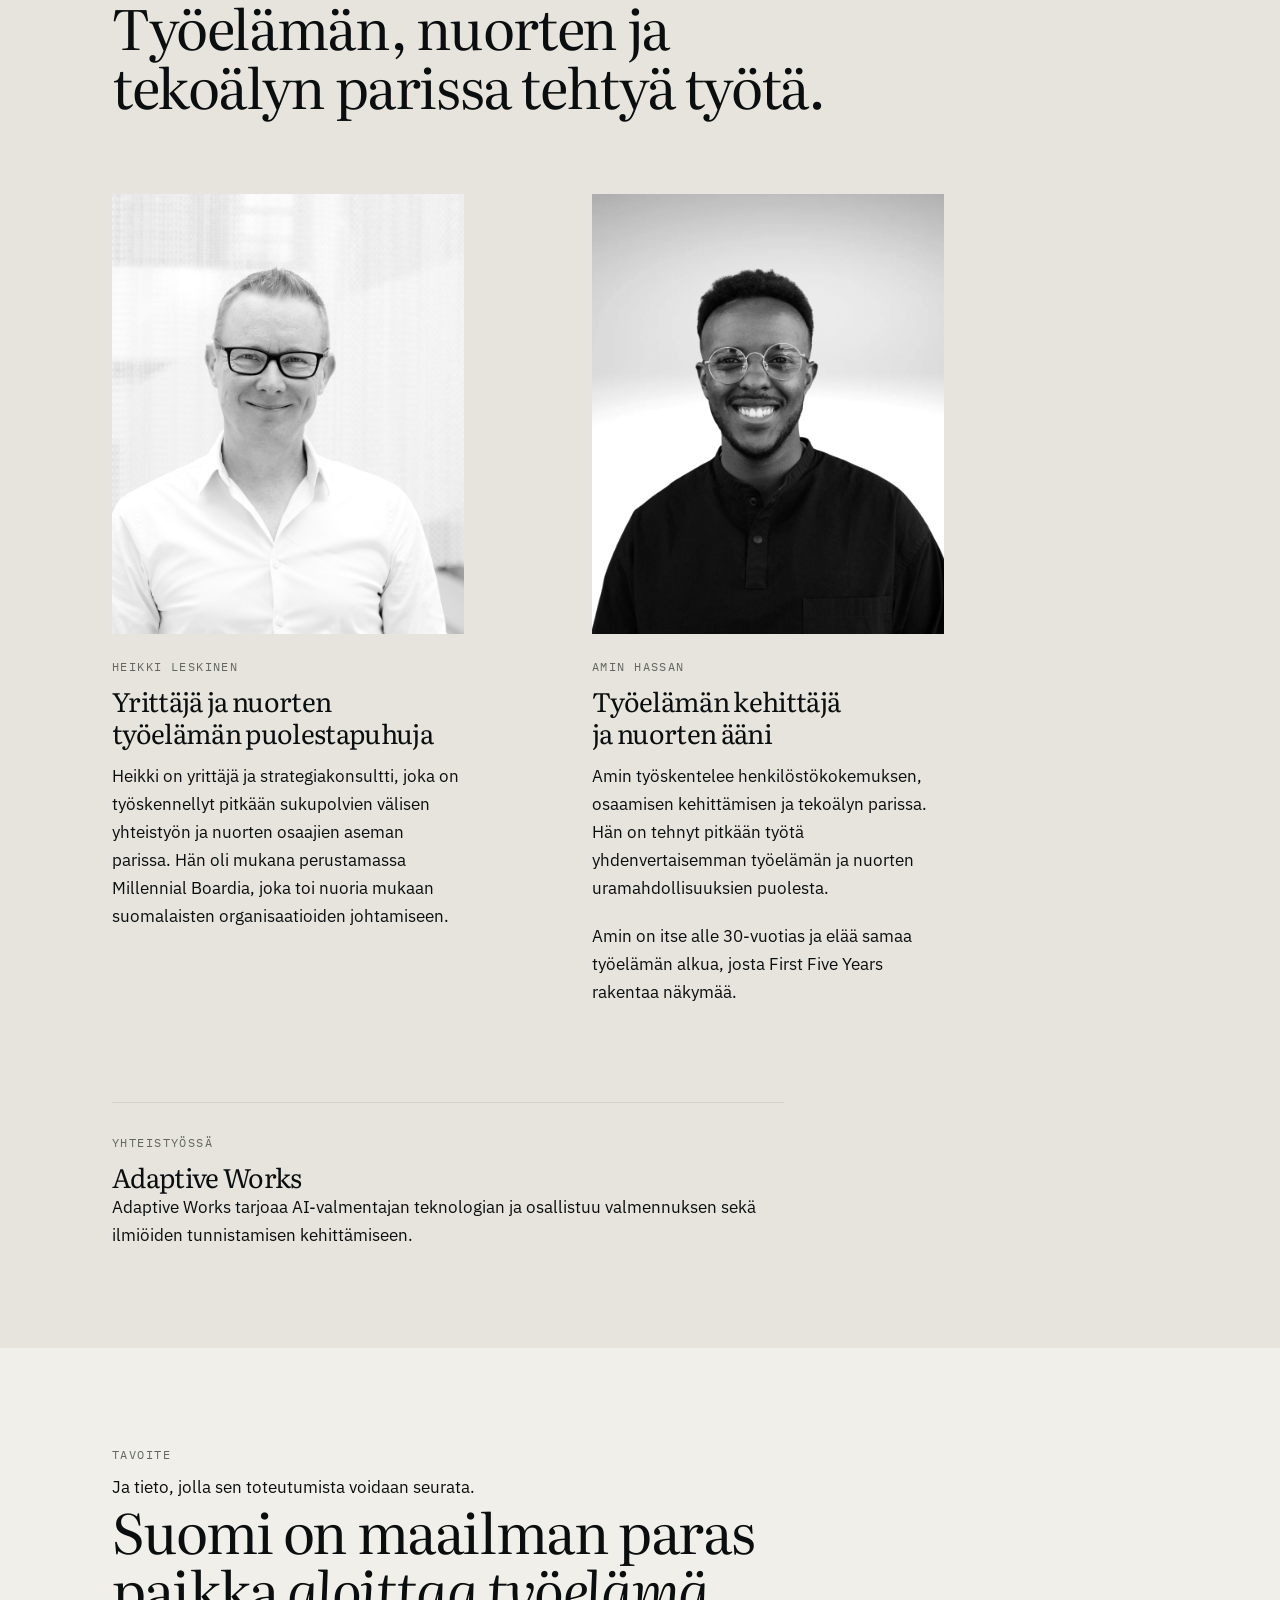
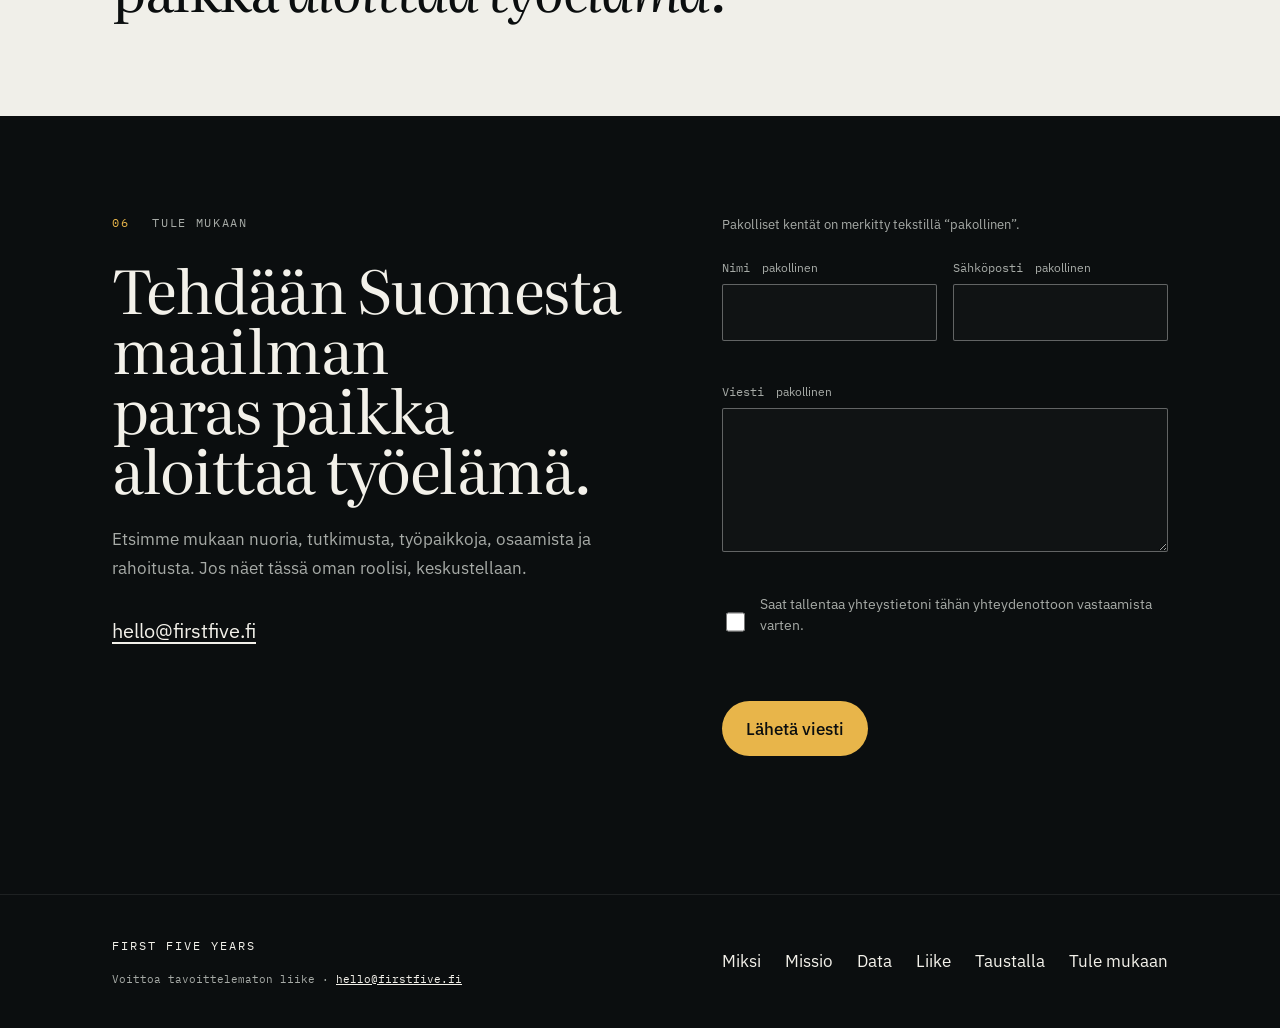
==== commit 92b9022d: "Create index.html" ====
--- a/index.html
+++ b/index.html
@@ -25,40 +25,34 @@
   <meta property="og:type" content="website">
   <meta property="og:locale" content="fi_FI">
   <meta property="og:site_name" content="First Five Years">
-  <meta
-    property="og:title"
-    content="First Five Years | Näkymä työelämän ensimmäisiin vuosiin"
-  >
+  <meta property="og:title" content="First Five Years | Näkymä työelämän ensimmäisiin vuosiin">
+
   <meta
     property="og:description"
     content="Tukea nuorelle, tietoa Suomelle. First Five Years tekee näkyväksi työelämän alkuvaiheen kitkaa ja rakentaa siitä kansallista näkymää."
   >
+
   <meta property="og:url" content="https://firstfive.fi/">
-  <meta
-    property="og:image"
-    content="https://firstfive.fi/assets/kuvat/hero-young-people.png"
-  >
+  <meta property="og:image" content="https://firstfive.fi/assets/kuvat/hero-young-people.png">
   <meta property="og:image:width" content="1536">
   <meta property="og:image:height" content="1024">
   <meta property="og:image:type" content="image/png">
+
   <meta
     property="og:image:alt"
     content="Kolme eri taustoista tulevaa nuorta katsoo Helsinkiä ja Tuomiokirkkoa ilta-auringossa."
   >
 
   <meta name="twitter:card" content="summary_large_image">
-  <meta
-    name="twitter:title"
-    content="First Five Years | Näkymä työelämän ensimmäisiin vuosiin"
-  >
+  <meta name="twitter:title" content="First Five Years | Näkymä työelämän ensimmäisiin vuosiin">
+
   <meta
     name="twitter:description"
     content="Tukea nuorelle, tietoa Suomelle. First Five Years tekee näkyväksi työelämän alkuvaiheen kitkaa ja rakentaa siitä kansallista näkymää."
   >
-  <meta
-    name="twitter:image"
-    content="https://firstfive.fi/assets/kuvat/hero-young-people.png"
-  >
+
+  <meta name="twitter:image" content="https://firstfive.fi/assets/kuvat/hero-young-people.png">
+
   <meta
     name="twitter:image:alt"
     content="Kolme eri taustoista tulevaa nuorta katsoo Helsinkiä ja Tuomiokirkkoa ilta-auringossa."
@@ -111,7 +105,7 @@
   </script>
 
   <link rel="stylesheet" href="./assets/styles.css?v=20260812-7">
-  <link rel="stylesheet" href="./assets/ffy-visuals.css?v=1">
+  <link rel="stylesheet" href="./assets/ffy-visuals.css?v=20260812-1">
 
   <link rel="preconnect" href="https://fonts.googleapis.com">
   <link rel="preconnect" href="https://fonts.gstatic.com" crossorigin>
@@ -129,7 +123,6 @@
       href="https://fonts.googleapis.com/css2?family=IBM+Plex+Mono:wght@400;500&family=IBM+Plex+Sans:wght@400;500;600&family=Literata:opsz,wght@7..72,400;7..72,500&display=swap"
     >
   </noscript>
-
 </head>
 
 
@@ -230,6 +223,37 @@
   </section>
 
 
+  <!-- PANOS · yksi luku -->
+
+  <section class="impact-section" id="panos" aria-labelledby="stake-label">
+    <div class="impact-stat">
+      <div class="wrap impact-stat__inner">
+
+        <p class="impact-number reveal">18&nbsp;890</p>
+
+        <div class="impact-stat__copy reveal">
+          <p class="impact-stat__label" id="stake-label">
+            vuoden sisällä valmistunutta oli työttömänä maaliskuun 2026 lopussa.
+          </p>
+          <p class="impact-stat__statement">
+            Korkeakoulutetuilla määrä on jatkanut kasvuaan yhä keväällä 2026.
+            Työelämään kiinnittyminen ratkeaa juuri tässä vaiheessa, josta
+            on vähiten jatkuvaa tietoa.
+          </p>
+          <p class="source-line">
+            Lähde: Akava Works, työttömyys- ja lomautuskatsaukset
+            <a href="https://akavaworks.fi/katsaus/tyottomyys-ja-lomautuskatsaus-4-2026-tyottomyys-kasvaa-ilon-aiheet-ovat-kortilla/" rel="noopener">4/2026</a>
+            ja
+            <a href="https://akavaworks.fi/katsaus/tyottomyys-ja-lomautuskatsaus-6-2026/" rel="noopener">6/2026</a>
+            (KEHA-keskuksen tilastot).
+          </p>
+        </div>
+
+      </div>
+    </div>
+  </section>
+
+
   <!-- 01 MIKSI -->
 
   <section
@@ -249,146 +273,137 @@
         id="miksi-title"
         class="statement-title"
       >
-        Nuoren polku on jatkumo.
+        Työllistyminen näkyy tilastoissa.
         <em>
-          Tieto siitä ei ole.
+          Työelämään kiinnittymisen alku paljon huonommin.
         </em>
       </h2>
 
-      <p class="statement-body">
-        Oppilaitokset, työnantajat ja rekisterit näkevät eri osia
-        matkasta. Työuran alku voi silti vaikuttaa pitkälle, ja siksi
-        juuri sen katvealue kannattaa tehdä näkyväksi.
+
+      <!-- VISUALISOINTI 01 · Puuttuva näkymä -->
+
+      <div class="viz reveal">
+
+        <div class="arc-stages">
+          <span>Koulutus</span>
+          <span>Työnhaku</span>
+          <span>1. työ</span>
+          <span>Vuodet 1–2</span>
+          <span>Vuodet 3–5</span>
+        </div>
+
+        <div class="arc-rows">
+
+          <div class="arc-row">
+            <p class="viz-label">Oppilaitos</p>
+            <div class="arc-track">
+              <div class="arc-bar" style="grid-column: 1 / 3"></div>
+            </div>
+            <p class="viz-caption">
+              Näkee opiskelijan — harvoin sitä, mitä tapahtuu valmistumisen jälkeen.
+            </p>
+          </div>
+
+          <div class="arc-row">
+            <p class="viz-label">Työnantaja</p>
+            <div class="arc-track">
+              <div class="arc-bar" style="grid-column: 3 / 5"></div>
+            </div>
+            <p class="viz-caption">
+              Näkee oman työntekijänsä — yhden työpaikan ajan.
+            </p>
+          </div>
+
+          <div class="arc-row">
+            <p class="viz-label">Rekisterit</p>
+            <div class="arc-track">
+              <div class="arc-points" aria-hidden="true">
+                <i></i><i></i><i></i><i></i><i></i>
+              </div>
+            </div>
+            <p class="viz-caption">
+              Näkee tilanteen mittaushetkellä: työssä vai ei. Ei sitä, mitä välissä tapahtui.
+            </p>
+          </div>
+
+          <div class="arc-row arc-row--ffy">
+            <p class="viz-label viz-label--signal">First Five Years</p>
+            <div class="arc-track">
+              <div class="arc-bar arc-bar--ffy" style="grid-column: 1 / -1"></div>
+            </div>
+            <p class="viz-lede">
+              Yksi jatkuva näkymä koko kaarelle — koulutuksesta viidenteen työvuoteen.
+            </p>
+          </div>
+
+        </div>
+
+      </div>
+
+
+      <p class="statement-body viz-after">
+        Työuran alku voi kantaa pitkälle. Tutkimuksessa tunnettu
+        scarring-vaikutus osoittaa, että esimerkiksi varhainen työttömyys
+        ja heikko työmarkkina-asema voivat näkyä vielä vuosien päästä.
+        Me haluamme nähdä kitkan aikaisemmin.
       </p>
 
 
-      <!-- VISUAL 01: PUUTTUVA NÄKYMÄ -->
-
-      <div
-        class="viz arc"
-        aria-label="Työelämään siirtymisen katvealue"
-      >
-
-        <div
-          class="arc-stages"
-          aria-hidden="true"
-        >
-          <span>Opinnot</span>
-          <span>Työnhaku</span>
-          <span>Ensimmäinen työ</span>
-          <span>1–2 vuotta</span>
-          <span>3–5 vuotta</span>
+      <!-- VISUALISOINTI 04 · Ajoitus -->
+
+      <div class="viz reveal">
+
+        <div class="timing-row">
+          <p class="viz-label">Nykyään</p>
+          <div class="timing-line" aria-hidden="true">
+            <i class="start"></i>
+            <i class="mark mark--late"></i>
+          </div>
+          <div class="timing-labels">
+            <p class="at-start">Kitka alkaa</p>
+            <p class="at-late"><strong>Lopputulos näkyy tilastossa</strong></p>
+          </div>
         </div>
 
-
-        <div class="arc-rows">
-
-          <div class="arc-row">
-
-            <p class="viz-label">
-              Oppilaitokset
+        <div class="timing-row timing-row--ffy">
+          <p class="viz-label">First Five Years</p>
+          <div class="timing-line" aria-hidden="true">
+            <i class="lead"></i>
+            <i class="start"></i>
+            <i class="mark mark--early"></i>
+          </div>
+          <div class="timing-labels">
+            <p class="at-start">Kitka alkaa</p>
+            <p class="at-early">
+              <strong>Toistuva kitka näkyy signaalina</strong> — toiminta on mahdollista aiemmin
             </p>
-
-            <div class="arc-track">
-
-              <div
-                class="arc-bar"
-                style="grid-column: 1 / 2;"
-              ></div>
-
-            </div>
-
-            <p class="viz-caption">
-              Näkevät opiskelun ja valmistumisen.
-            </p>
-
-          </div>
-
-
-          <div class="arc-row">
-
-            <p class="viz-label">
-              Työnantajat
-            </p>
-
-            <div class="arc-track">
-
-              <div
-                class="arc-bar"
-                style="grid-column: 3 / 6;"
-              ></div>
-
-            </div>
-
-            <p class="viz-caption">
-              Näkevät oman työsuhteensa.
-            </p>
-
-          </div>
-
-
-          <div class="arc-row">
-
-            <p class="viz-label">
-              Rekisterit
-            </p>
-
-            <div class="arc-track">
-
-              <div
-                class="arc-points"
-                aria-hidden="true"
-              >
-                <i></i>
-                <i></i>
-                <i></i>
-                <i></i>
-                <i></i>
-              </div>
-
-            </div>
-
-            <p class="viz-caption">
-              Kertovat esimerkiksi työllisyydestä ja työttömyydestä.
-            </p>
-
-          </div>
-
-
-          <div class="arc-row arc-row--ffy">
-
-            <p class="viz-label viz-label--signal">
-              First Five Years
-            </p>
-
-            <div class="arc-track">
-
-              <div
-                class="arc-bar arc-bar--ffy"
-                style="grid-column: 1 / 6;"
-              ></div>
-
-            </div>
-
-            <p class="viz-caption">
-              Rakentaa näkymää koko työelämän alkuun.
-            </p>
-
-          </div>
-
+          </div>
         </div>
 
-
-        <p class="viz-note">
-          Tutkimuksessa tunnettu scarring-vaikutus osoittaa, että esimerkiksi
-          varhainen työttömyys ja heikko työmarkkina-asema voivat näkyä
-          vielä vuosien päästä.
-          <a class="textlink" href="./missio.html">
-            Miksi ensimmäiset vuodet ratkaisevat →
-          </a>
-        </p>
-
-      </div>
+        <div class="timing-axis">
+          <span>Työelämän alku</span>
+          <span>5 vuotta</span>
+        </div>
+
+        <div class="timing-close">
+          <p class="viz-lede">
+            Aikainen kitka näkyy epäselvänä suuntana, käyttämättömänä
+            osaamisena ja palautteen puutteena.
+          </p>
+          <p>
+            Signaali kertoo toistuvasta ilmiöstä, ei yksittäisen nuoren
+            tulevaisuudesta.
+          </p>
+        </div>
+
+      </div>
+
+
+      <p class="statement-body viz-after">
+        <a class="textlink" href="./missio.html">
+          Miksi työelämän alku ratkaisee enemmän kuin ensimmäisen työpaikan →
+        </a>
+      </p>
 
     </div>
 
@@ -398,135 +413,119 @@
   <!-- 02 MITÄ RAKENNAMME -->
 
   <section
-    class="dark-section"
+    class="impact-section"
     id="ratkaisu"
     aria-labelledby="solution-title"
   >
 
-    <div class="wrap">
-
-      <p class="eyebrow">
-        <span class="idx">02</span>
-        Mitä rakennamme
-      </p>
-
-      <h2 id="solution-title">
-        Tuki nuorelle.
-        Kansallinen näkymä Suomelle.
-      </h2>
-
-      <p class="viz-lede">
-        Sama palvelu voi auttaa yksilöä ja tehdä samalla näkyväksi
-        toistuvia työelämän ilmiöitä.
-      </p>
-
-
-      <!-- VISUAL 02: KETJU -->
-
-      <div class="viz chain">
-
-        <article class="chain-step">
-
-          <span>01</span>
-
-          <h3>
-            Tuki nuorelle
-          </h3>
-
-          <p>
-            Maksuton AI-valmentaja ennen ensimmäistä työpaikkaa
-            ja ensimmäisten työvuosien aikana.
-          </p>
-
-        </article>
-
-
-        <article class="chain-step">
-
-          <span>02</span>
-
-          <h3>
-            Kokemukset
-          </h3>
-
-          <p>
-            Kysymykset syntyvät oikeissa tilanteissa, eivät vain
-            jälkikäteen kyselyissä.
-          </p>
-
-        </article>
-
-
-        <article class="chain-step chain-step--signal chain-step--turn">
-
-          <span>03</span>
-
-          <h3>
-            Signaali
-          </h3>
-
-          <p>
-            Kun sama kitka toistuu eri keskusteluissa,
-            siitä syntyy yhteinen havainto.
-          </p>
-
-        </article>
-
-
-        <article class="chain-step chain-step--signal">
-
-          <span>04</span>
-
-          <h3>
-            Kansallinen näkymä
-          </h3>
-
-          <p>
-            Toistuvista ilmiöistä rakennetaan kestävän
-            työelämään kiinnittymisen mittaria.
-          </p>
-
-        </article>
-
-
-        <article class="chain-step chain-step--signal">
-
-          <span>05</span>
-
-          <h3>
-            Paremmat päätökset
-          </h3>
-
-          <p>
-            Tieto auttaa kohdistamaan ratkaisuja ennen kuin
-            kitka näkyy vasta lopputuloksissa.
-          </p>
-
-        </article>
-
-      </div>
-
-
-      <div class="chain-legend">
-
-        <p>
-          Hyöty nuorelle
-        </p>
-
-        <p>
-          Hyöty Suomelle
-        </p>
-
-      </div>
-
-
-      <p class="viz-note">
-        Yksittäinen keskustelu kuuluu käyttäjälle. Kansallinen tieto
-        syntyy toistuvista ilmiöistä, ei yksittäisen ihmisen profiloinnista.
-        <a class="textlink" href="./data.html">
-          Näin rakennamme Suomelle uuden näkymän →
-        </a>
-      </p>
+    <div class="impact-solution">
+
+      <div class="wrap impact-solution__inner">
+
+        <div class="impact-solution__copy reveal">
+
+          <p class="eyebrow">
+            <span class="idx">02</span>
+            Mitä rakennamme
+          </p>
+
+          <h2 id="solution-title">
+            Tuki nuorelle. Kansallinen näkymä Suomelle.
+          </h2>
+
+          <p class="impact-solution__lede">
+            Maksuton AI&#8209;valmentaja tukee nuorta jo ennen ensimmäistä
+            työpaikkaa ja ensimmäisten työvuosien aikana. Samalla syntyy
+            uudenlaista tietoa siitä, missä työelämään kiinnittyminen
+            vahvistuu ja missä kitka alkaa kasautua.
+          </p>
+
+          <p class="impact-solution__close">
+            <a class="textlink" href="./data.html">
+              Näin rakennamme Suomelle uuden näkymän →
+            </a>
+          </p>
+
+        </div>
+
+
+        <figure class="impact-phone reveal">
+
+          <img
+            src="./assets/kuvat/ai-valmentaja-transparent.png"
+            alt="AI-valmentajan käyttöliittymä älypuhelimen näytöllä."
+            width="1042"
+            height="1024"
+            loading="lazy"
+            decoding="async"
+          >
+
+          <figcaption class="sr-only">
+            First Five Yearsissa käytettävä AI-valmentaja.
+            Palvelun tarjoaa Adaptive Works.
+          </figcaption>
+
+        </figure>
+
+      </div>
+
+    </div>
+
+
+    <!-- VISUALISOINTI 02 · Näin se toimii -->
+
+    <div class="chain-band">
+
+      <div class="wrap">
+
+        <h2 class="chain-band__title reveal">
+          Sama kohtaaminen auttaa nuorta ja kertoo Suomelle.
+        </h2>
+
+        <div class="viz reveal">
+
+          <div class="chain">
+
+            <div class="chain-step">
+              <span>01</span>
+              <h3>Tuki nuorelle</h3>
+              <p>Maksuton AI-valmentaja silloin, kun kysymys syntyy.</p>
+            </div>
+
+            <div class="chain-step">
+              <span>02</span>
+              <h3>Kokemus</h3>
+              <p>Yksittäinen keskustelu pysyy yksityisenä.</p>
+            </div>
+
+            <div class="chain-step chain-step--signal chain-step--turn">
+              <span>03</span>
+              <h3>Signaali</h3>
+              <p>Sama kitka toistuu eri keskusteluissa.</p>
+            </div>
+
+            <div class="chain-step chain-step--signal">
+              <span>04</span>
+              <h3>Kansallinen näkymä</h3>
+              <p>Toistuvuudesta muodostuu mittari.</p>
+            </div>
+
+            <div class="chain-step chain-step--signal">
+              <span>05</span>
+              <h3>Paremmat päätökset</h3>
+              <p>Parempi alku seuraavalle sukupolvelle.</p>
+            </div>
+
+          </div>
+
+          <div class="chain-legend">
+            <p>01–02 · Yksilöllistä ja yksityistä</p>
+            <p>03–05 · Toistuvuutta, ei profilointia</p>
+          </div>
+
+        </div>
+
+      </div>
 
     </div>
 
@@ -551,159 +550,91 @@
         </p>
 
         <h2 id="pilot-title">
-          Pilotti osoitti, että toistuva työelämän kitka voidaan nähdä.
+          Erilliset keskustelut alkoivat toistaa samaa.
         </h2>
 
       </div>
 
 
-      <!-- VISUAL 03: SIGNAALI -->
-
-      <div class="viz signal-grid">
-
-        <div>
-
-          <p class="signal-meta">
-            82 käyttäjää · 380 keskustelua · ~10 000 viestiä
-          </p>
-
-          <p class="viz-lede">
-            Eri keskusteluissa alkoi toistua samoja tilanteita.
-          </p>
-
-          <div
-            class="signal-field"
-            aria-label="Havainnollistus erillisistä keskusteluista, joissa osa muodostaa toistuvia signaaleja"
-          >
-
-            <i></i>
-            <i></i>
-            <i class="on"></i>
-            <i></i>
-            <i></i>
-
-            <i></i>
-            <i class="on"></i>
-            <i></i>
-            <i></i>
-            <i></i>
-
-            <i></i>
-            <i></i>
-            <i></i>
-            <i class="on"></i>
-            <i></i>
-
-            <i></i>
-            <i></i>
-            <i class="on"></i>
-            <i></i>
-            <i></i>
-
-            <i></i>
-            <i></i>
-            <i></i>
-            <i></i>
-            <i class="on"></i>
-
-            <i></i>
-            <i class="on"></i>
-            <i></i>
-            <i></i>
-            <i></i>
-
-            <i></i>
-            <i></i>
-            <i class="on"></i>
-            <i></i>
-            <i></i>
-
-            <i></i>
-            <i></i>
-            <i></i>
-            <i class="on"></i>
-            <i></i>
-
-            <i></i>
-            <i></i>
-            <i></i>
-            <i></i>
-            <i class="on"></i>
-
-            <i></i>
-            <i class="on"></i>
-            <i></i>
-            <i></i>
-            <i></i>
-
-            <i></i>
-            <i></i>
-            <i></i>
-            <i class="on"></i>
-            <i></i>
-
-            <i></i>
-            <i></i>
-            <i class="on"></i>
-            <i></i>
-            <i></i>
-
-          </div>
-
-          <p class="viz-caption">
-            Yksittäiset keskustelut ovat erillisiä. Arvo syntyy siitä,
-            että samantyyppinen kitka alkaa toistua.
-          </p>
+      <!-- VISUALISOINTI 03 · Yksittäisestä toistuvaksi -->
+
+      <div class="viz reveal">
+
+        <div class="signal-grid">
+
+          <div>
+            <p class="signal-meta">
+              380 valmennuskeskustelua · 82 käyttäjää · ~10 000 viestiä
+            </p>
+            <div class="signal-field" data-signal-field="190" aria-hidden="true"></div>
+            <p class="viz-caption">
+              Jokainen viiva on yksi keskustelu. Kahdessa kuukaudessa, kahdenkeskisinä.
+            </p>
+          </div>
+
+          <div>
+            <p class="viz-label viz-label--signal">10 toistuvaa mallia</p>
+            <ul class="signal-patterns">
+              <li><b></b><span>Palautteen puute</span></li>
+              <li><b></b><span>Epäselvä vastuu</span></li>
+              <li><b></b><span>Oman äänen käyttäminen</span></li>
+              <li><b></b><span>Keskeneräisen työn jakaminen</span></li>
+              <li><b></b><span>+ 6 muuta mallia</span></li>
+            </ul>
+            <p class="viz-lede">
+              Toistuvuus tekee yksittäisestä kokemuksesta signaalin.
+            </p>
+          </div>
 
         </div>
 
-
-        <div>
-
-          <p class="viz-label viz-label--signal">
-            10 toistuvaa mallia
-          </p>
-
-          <ul class="signal-patterns">
-
-            <li>
-              <b style="max-width: 74%;"></b>
-              <span>Palaute</span>
-            </li>
-
-            <li>
-              <b style="max-width: 66%;"></b>
-              <span>Vastuu ja päätösvalta</span>
-            </li>
-
-            <li>
-              <b style="max-width: 58%;"></b>
-              <span>Oman äänen käyttäminen</span>
-            </li>
-
-            <li>
-              <b style="max-width: 48%;"></b>
-              <span>Keskeneräisen työn jakaminen</span>
-            </li>
-
-            <li>
-              <b style="max-width: 32%;"></b>
-              <span>+ 6 muuta mallia</span>
-            </li>
-
-          </ul>
-
-        </div>
-
-      </div>
-
-
-      <p class="viz-note">
-        Pilotti ei vielä kerro ilmiöiden yleisyydestä Suomessa.
-        Se osoitti, että työelämän alkuvaiheen kitkaa voidaan tunnistaa
-        ennen kuin se näkyy perinteisissä tilastoissa.
+        <p class="viz-note">
+          Pilotti ei kerro ilmiöiden yleisyydestä Suomessa. Se osoitti, että
+          työelämän alkuvaiheen kitkaa voidaan tunnistaa ennen kuin se näkyy
+          perinteisissä tilastoissa.
+        </p>
+
+      </div>
+
+    </div>
+
+  </section>
+
+
+  <!-- ÄÄNET · pilotin käyttäjät -->
+
+  <section class="voices-section dark-section" aria-labelledby="voices-title">
+
+    <div class="wrap">
+      <div class="section-head reveal">
+        <p class="eyebrow">Pilotin ääniä</p>
+        <h2 id="voices-title">Näin nuoret kuvasivat sitä itse.</h2>
+      </div>
+    </div>
+
+    <div class="wrap">
+      <div class="voices">
+
+        <blockquote class="voice voice--long reveal">
+          <span class="quote-mark" aria-hidden="true">“</span>
+          <p>It was good to discuss real life situation that had been stuck on my mind for a long time</p>
+        </blockquote>
+
+        <blockquote class="voice voice--long reveal">
+          <span class="quote-mark" aria-hidden="true">“</span>
+          <p>It made me feel good to know others struggle with the same things</p>
+        </blockquote>
+
+        <blockquote class="voice voice--long reveal">
+          <span class="quote-mark" aria-hidden="true">“</span>
+          <p>I have used the action cards to describe my skills in a job application</p>
+        </blockquote>
+
+      </div>
+
+      <p class="source-line voices-source">
+        Pilotin käyttäjäpalautetta. Sitaatit alkuperäisessä muodossaan.
       </p>
-
     </div>
 
   </section>
@@ -760,8 +691,9 @@
           </h3>
 
           <p>
-            Nuoret ovat mukana palvelun rakentamisessa ja
-            päätöksenteossa, eivät vain käyttäjinä.
+            Työelämän alkua ei rakenneta uskottavasti ilman niitä,
+            jotka elävät sitä juuri nyt. Nuorilla on mukana myös
+            päätösvaltaa.
           </p>
 
         </article>
@@ -784,11 +716,6 @@
 
       </div>
 
-
-      <p class="movement-close reveal">
-        Tavoite on yksinkertainen: Suomi on maailman paras paikka
-        aloittaa työelämä, ja pystymme myös näkemään, toteutuuko se.
-      </p>
 
     </div>
 
@@ -874,7 +801,7 @@
           </p>
 
           <h3>
-            Työelämän kehittäjä
+            Työelämän kehittäjä ja nuorten ääni
           </h3>
 
           <p>
@@ -884,6 +811,11 @@
             puolesta.
           </p>
 
+          <p>
+            Amin on itse alle 30-vuotias ja elää samaa työelämän alkua,
+            josta First Five Years rakentaa näkymää.
+          </p>
+
         </article>
 
       </div>
@@ -908,6 +840,27 @@
 
     </div>
 
+  </section>
+
+
+  <!-- TAVOITE -->
+
+  <section class="turn-section" aria-labelledby="vision-title">
+    <div class="wrap">
+      <div class="turn-grid">
+
+        <div class="turn-small reveal">
+          <p class="subhead">Tavoite</p>
+          <p>Ja tieto, jolla sen toteutumista voidaan seurata.</p>
+        </div>
+
+        <h2 id="vision-title" class="turn-title reveal">
+          Suomi on maailman paras paikka
+          <em>aloittaa työelämä.</em>
+        </h2>
+
+      </div>
+    </div>
   </section>
 
 
@@ -1117,12 +1070,31 @@
       class="footer-nav"
       aria-label="Alatunniste"
     >
-      <a href="#miksi">Miksi</a>
-      <a href="/missio.html">Missio</a>
-      <a href="./data.html">Data</a>
-      <a href="#liike">Liike</a>
-      <a href="#kuka">Taustalla</a>
-      <a href="#yhteys">Tule mukaan</a>
+
+      <a href="#miksi">
+        Miksi
+      </a>
+
+      <a href="/missio.html">
+        Missio
+      </a>
+
+      <a href="./data.html">
+        Data
+      </a>
+
+      <a href="#liike">
+        Liike
+      </a>
+
+      <a href="#kuka">
+        Taustalla
+      </a>
+
+      <a href="#yhteys">
+        Tule mukaan
+      </a>
+
     </nav>
 
   </div>
@@ -1131,6 +1103,18 @@
 
 
 <script>
+  // Pilotin viivakenttä
+  document.querySelectorAll('[data-signal-field]').forEach(function (el) {
+    var n = parseInt(el.dataset.signalField, 10) || 190;
+    var frag = document.createDocumentFragment();
+    for (var i = 0; i < n; i++) {
+      var tick = document.createElement('i');
+      if (i % 5 === 3 || i % 7 === 0) tick.className = 'on';
+      frag.appendChild(tick);
+    }
+    el.appendChild(frag);
+  });
+
   window.FFY_FORM_ENDPOINT =
     'https://forms.formward.eu/f/f1249e59-a45e-429b-a073-d53a4453148f';
 </script>
--- a/assets/styles.css
+++ b/assets/styles.css
@@ -4475,3 +4475,894 @@
 
   color: var(--on-ink);
 }
+/* =========================================================
+   FIRST FIVE YEARS — FRONT PAGE VISUALISATIONS
+   Integrated into styles.css
+   ========================================================= */
+
+
+/* =========================================================
+   SHARED VISUAL LANGUAGE
+   ========================================================= */
+
+.viz {
+  margin-top: clamp(3rem, 7vw, 5rem);
+}
+
+.viz-lede {
+  max-width: 30ch;
+
+  margin: 1.1rem 0 0;
+
+  font-family: var(--display);
+
+  font-size: clamp(1.15rem, 1rem + 0.7vw, 1.7rem);
+  line-height: 1.35;
+}
+
+.dark-section .viz-lede {
+  color: rgba(243, 241, 234, 0.82);
+}
+
+.viz-note {
+  max-width: 42rem;
+
+  margin: clamp(2.5rem, 5vw, 3.5rem) 0 0;
+
+  padding-top: 1.2rem;
+
+  border-top: 1px solid var(--rule);
+
+  font-size: 0.95rem;
+  line-height: 1.6;
+
+  color: var(--muted);
+}
+
+.dark-section .viz-note {
+  border-top-color: rgba(255, 255, 255, 0.14);
+
+  color: var(--on-ink-muted);
+}
+
+.dark-section .viz-note .textlink {
+  color: var(--on-ink);
+
+  border-bottom-color: var(--signal-lit);
+}
+
+.viz-label {
+  margin: 0 0 0.55rem;
+
+  font-family: var(--mono);
+
+  font-size: 0.7rem;
+  line-height: 1.4;
+
+  letter-spacing: 0.1em;
+  text-transform: uppercase;
+}
+
+.viz-label--signal {
+  color: var(--signal-ink);
+}
+
+.viz-caption {
+  margin: 0.55rem 0 0;
+
+  font-size: 0.9rem;
+  line-height: 1.5;
+
+  color: var(--muted);
+}
+
+
+/* =========================================================
+   01 — PUUTTUVA NÄKYMÄ
+   ========================================================= */
+
+.arc {
+  max-width: 64rem;
+}
+
+.arc-stages {
+  display: grid;
+
+  grid-template-columns:
+    repeat(5, minmax(0, 1fr));
+
+  border-top: 1px solid var(--ink);
+  border-bottom: 1px solid var(--rule);
+}
+
+.arc-stages span {
+  min-width: 0;
+
+  padding:
+    0.7rem
+    0.5rem
+    0.7rem
+    0.6rem;
+
+  border-left: 1px solid var(--rule);
+
+  font-family: var(--mono);
+
+  font-size:
+    clamp(0.56rem, 1.5vw, 0.7rem);
+
+  line-height: 1.3;
+
+  letter-spacing: 0.1em;
+  text-transform: uppercase;
+
+  color: var(--muted);
+}
+
+.arc-stages span:first-child {
+  border-left: 0;
+}
+
+.arc-rows {
+  padding-top: 2rem;
+}
+
+.arc-row {
+  padding-bottom: 1.6rem;
+}
+
+.arc-row + .arc-row {
+  padding-top: 1.6rem;
+
+  border-top: 1px solid var(--paper-dim);
+}
+
+.arc-row--ffy {
+  padding-top: 1.9rem;
+  padding-bottom: 0;
+
+  border-top:
+    1px solid var(--ink) !important;
+}
+
+.arc-track {
+  position: relative;
+
+  display: grid;
+
+  grid-template-columns:
+    repeat(5, minmax(0, 1fr));
+
+  align-items: center;
+
+  height: 10px;
+}
+
+
+/* Continuous background line */
+
+.arc-track::before {
+  content: "";
+
+  position: absolute;
+
+  inset-inline: 0;
+
+  height: 1px;
+
+  background: var(--rule);
+}
+
+.arc-bar {
+  position: relative;
+
+  z-index: 2;
+
+  height: 3px;
+
+  background: var(--ink);
+}
+
+.arc-bar--ffy {
+  height: 5px;
+
+  background: var(--signal);
+}
+
+
+/* Registry measurement points */
+
+.arc-points {
+  position: relative;
+
+  z-index: 2;
+
+  grid-column: 1 / -1;
+
+  display: grid;
+
+  grid-template-columns:
+    repeat(5, minmax(0, 1fr));
+
+  justify-items: center;
+}
+
+.arc-points i {
+  width: 3px;
+  height: 10px;
+
+  background: var(--ink);
+}
+
+
+/* =========================================================
+   02 — MITÄ RAKENNAMME / CHAIN
+   ========================================================= */
+
+.chain {
+  display: flex;
+
+  flex-wrap: wrap;
+
+  gap: 0;
+}
+
+.chain-step {
+  flex: 1 1 11rem;
+
+  min-width: 0;
+
+  padding:
+    1.4rem
+    1.3rem
+    1.6rem;
+
+  border-top:
+    3px solid rgba(243, 241, 234, 0.55);
+
+  border-left:
+    1px solid rgba(255, 255, 255, 0.16);
+}
+
+.chain-step:first-child {
+  padding-left: 0;
+
+  border-left: 0;
+}
+
+.chain-step:last-child {
+  padding-right: 0;
+}
+
+
+/* From signal onwards */
+
+.chain-step--signal {
+  border-top-color: var(--signal);
+}
+
+.chain-step--turn {
+  border-left-color: var(--signal);
+}
+
+.chain-step span {
+  display: block;
+
+  margin-bottom: 1.1rem;
+
+  font-family: var(--mono);
+
+  font-size: 0.7rem;
+
+  letter-spacing: 0.12em;
+
+  color: var(--on-ink-muted);
+}
+
+.chain-step--signal span,
+.chain-step--turn span {
+  color: var(--signal-lit);
+}
+
+.chain-step h3 {
+  margin: 0 0 0.7rem;
+
+  font-size: 1.35rem;
+  line-height: 1.2;
+
+  color: var(--on-ink);
+}
+
+.chain-step p {
+  margin: 0;
+
+  font-size: 0.9rem;
+  line-height: 1.5;
+
+  color: var(--on-ink-muted);
+}
+
+
+/* Legend */
+
+.chain-legend {
+  display: flex;
+
+  flex-wrap: wrap;
+
+  gap:
+    1rem
+    3rem;
+
+  margin-top: 2.2rem;
+
+  padding-top: 1.2rem;
+
+  border-top:
+    1px solid rgba(255, 255, 255, 0.12);
+}
+
+.chain-legend p {
+  position: relative;
+
+  margin: 0;
+
+  padding-left: 1.2rem;
+
+  font-family: var(--mono);
+
+  font-size: 0.7rem;
+  line-height: 1.4;
+
+  letter-spacing: 0.1em;
+  text-transform: uppercase;
+
+  color: var(--on-ink-muted);
+}
+
+.chain-legend p::before {
+  content: "";
+
+  position: absolute;
+
+  left: 0;
+  top: 50%;
+
+  width: 0.7rem;
+  height: 2px;
+
+  background:
+    rgba(243, 241, 234, 0.55);
+
+  transform:
+    translateY(-50%);
+}
+
+.chain-legend p + p {
+  color: var(--signal-lit);
+}
+
+.chain-legend p + p::before {
+  background: var(--signal);
+}
+
+
+/* =========================================================
+   03 — PILOT / SIGNAL
+   ========================================================= */
+
+.signal-grid {
+  display: grid;
+
+  grid-template-columns:
+    repeat(
+      auto-fit,
+      minmax(20rem, 1fr)
+    );
+
+  gap:
+    clamp(2.5rem, 5vw, 4.5rem);
+
+  align-items: start;
+
+  max-width: 64rem;
+}
+
+.signal-meta {
+  margin: 0 0 1.2rem;
+
+  font-family: var(--mono);
+
+  font-size: 0.7rem;
+  line-height: 1.5;
+
+  letter-spacing: 0.1em;
+  text-transform: uppercase;
+
+  color: var(--muted);
+}
+
+
+/* Conversation field */
+
+.signal-field {
+  display: flex;
+
+  flex-wrap: wrap;
+
+  gap:
+    4px
+    3px;
+
+  max-width: 30rem;
+
+  margin-top: 2rem;
+
+  padding:
+    1.3rem
+    0;
+
+  border-top: 1px solid var(--rule);
+  border-bottom: 1px solid var(--rule);
+}
+
+.signal-field i {
+  width: 2px;
+  height: 24px;
+
+  background:
+    rgba(11, 14, 15, 0.22);
+}
+
+.signal-field i.on {
+  background: var(--signal);
+}
+
+
+/* Pattern list */
+
+.signal-patterns {
+  margin: 0;
+  padding: 0;
+
+  border-top: 1px solid var(--ink);
+
+  list-style: none;
+}
+
+.signal-patterns li {
+  display: grid;
+
+  grid-template-columns:
+    minmax(4rem, 8rem)
+    minmax(0, 1fr);
+
+  align-items: center;
+
+  gap: 1rem;
+
+  padding:
+    0.72rem
+    0;
+
+  border-bottom:
+    1px solid var(--paper-dim);
+}
+
+.signal-patterns b {
+  display: block;
+
+  width: 100%;
+  height: 4px;
+
+  background: var(--signal);
+}
+
+.signal-patterns li:last-child b {
+  background:
+    rgba(201, 138, 22, 0.45);
+}
+
+.signal-patterns span {
+  font-size: 0.95rem;
+  line-height: 1.4;
+}
+
+.signal-patterns li:last-child span {
+  font-family: var(--mono);
+
+  font-size: 0.78rem;
+
+  color: var(--muted);
+}
+
+
+/* =========================================================
+   OPTIONAL — TIMING VISUAL
+   Kept ready for future use
+   ========================================================= */
+
+.timing-row {
+  padding-top: 1.8rem;
+
+  border-top: 1px solid var(--ink);
+}
+
+.timing-row + .timing-row {
+  margin-top: 0.5rem;
+}
+
+.timing-row > .viz-label {
+  margin-bottom: 2.2rem;
+
+  color: var(--muted);
+}
+
+.timing-row--ffy > .viz-label {
+  color: var(--signal-ink);
+}
+
+.timing-line {
+  position: relative;
+
+  height: 3px;
+
+  margin-bottom: 0.9rem;
+
+  background: var(--rule);
+}
+
+.timing-line .lead {
+  position: absolute;
+
+  left: 8%;
+
+  width: 14%;
+  height: 3px;
+
+  background: var(--signal);
+}
+
+.timing-line .start {
+  position: absolute;
+
+  left: 8%;
+  top: -9px;
+
+  width: 1px;
+  height: 21px;
+
+  background: var(--muted);
+}
+
+.timing-line .mark {
+  position: absolute;
+
+  top: -7px;
+
+  width: 17px;
+  height: 17px;
+
+  border-radius: 50%;
+
+  background: var(--ink);
+}
+
+.timing-line .mark--late {
+  left: 76%;
+}
+
+.timing-line .mark--early {
+  left: 22%;
+
+  background: var(--signal);
+}
+
+.timing-labels {
+  position: relative;
+
+  height: 3.6rem;
+}
+
+.timing-labels p {
+  position: absolute;
+
+  top: 0;
+
+  max-width: 13rem;
+
+  margin: 0;
+
+  font-size: 0.9rem;
+  line-height: 1.35;
+}
+
+.timing-labels .at-start {
+  left: 8%;
+
+  font-size: 0.85rem;
+
+  color: var(--muted);
+}
+
+.timing-labels .at-late {
+  left: 76%;
+
+  margin-left: -0.2rem;
+}
+
+.timing-labels .at-early {
+  left: 22%;
+
+  margin-left: -0.2rem;
+}
+
+.timing-labels strong {
+  font-weight: 500;
+}
+
+.timing-axis {
+  display: flex;
+
+  justify-content: space-between;
+
+  padding-top: 0.7rem;
+
+  border-top: 1px solid var(--rule);
+
+  font-family: var(--mono);
+
+  font-size: 0.68rem;
+
+  letter-spacing: 0.1em;
+  text-transform: uppercase;
+
+  color: var(--muted);
+}
+
+.timing-close {
+  display: grid;
+
+  grid-template-columns:
+    repeat(
+      auto-fit,
+      minmax(17rem, 1fr)
+    );
+
+  gap:
+    1.6rem
+    clamp(2rem, 5vw, 4rem);
+
+  margin-top:
+    clamp(2.5rem, 5vw, 3.5rem);
+}
+
+.timing-close p:last-child {
+  max-width: 30rem;
+
+  font-size: 0.95rem;
+
+  color: var(--muted);
+}
+
+
+/* =========================================================
+   FRONT PAGE — SPACING REFINEMENTS
+   ========================================================= */
+
+/*
+   The visualisations now carry part of the argument,
+   so the surrounding copy can breathe more.
+*/
+
+.statement-section .statement-body {
+  margin-bottom: 0;
+}
+
+.pilot-heading {
+  margin-bottom: 0;
+}
+
+.pilot-section .viz-note {
+  margin-top:
+    clamp(2.5rem, 5vw, 3.5rem);
+}
+
+
+/* Keep sections visually distinct without adding decoration */
+
+.statement-section + .dark-section {
+  border-top: 0;
+}
+
+.dark-section + .pilot-section {
+  border-top: 0;
+}
+
+
+/* =========================================================
+   TABLET
+   ========================================================= */
+
+@media (max-width: 64rem) {
+
+  .chain-step {
+    flex-basis: 33.333%;
+  }
+
+}
+
+
+/* =========================================================
+   MOBILE
+   ========================================================= */
+
+@media (max-width: 48rem) {
+
+  .viz {
+    margin-top: 3rem;
+  }
+
+
+  /* Coverage arc */
+
+  .arc {
+    overflow: hidden;
+  }
+
+  .arc-stages {
+    overflow-x: auto;
+
+    grid-template-columns:
+      repeat(5, minmax(7rem, 1fr));
+
+    scrollbar-width: none;
+  }
+
+  .arc-stages::-webkit-scrollbar {
+    display: none;
+  }
+
+  .arc-stages span {
+    font-size: 0.6rem;
+  }
+
+
+  /*
+     On mobile the diagram remains readable without forcing
+     the user to interpret tiny stage labels.
+  */
+
+  .arc-track {
+    grid-template-columns:
+      repeat(5, minmax(0, 1fr));
+  }
+
+
+  /* Chain */
+
+  .chain {
+    display: block;
+  }
+
+  .chain-step {
+    width: 100%;
+
+    padding:
+      1.4rem
+      0
+      1.6rem;
+
+    border-left: 0;
+
+    border-top:
+      1px solid rgba(255, 255, 255, 0.2);
+  }
+
+  .chain-step:first-child {
+    border-top:
+      3px solid rgba(243, 241, 234, 0.55);
+  }
+
+  .chain-step--signal,
+  .chain-step--turn {
+    border-top:
+      3px solid var(--signal);
+  }
+
+  .chain-step h3 {
+    max-width: 20rem;
+  }
+
+  .chain-step p {
+    max-width: 30rem;
+  }
+
+  .chain-legend {
+    gap: 0.8rem 2rem;
+  }
+
+
+  /* Pilot signal */
+
+  .signal-grid {
+    grid-template-columns:
+      minmax(0, 1fr);
+
+    gap: 3rem;
+  }
+
+  .signal-field {
+    gap:
+      4px
+      2px;
+  }
+
+  .signal-field i {
+    height: 20px;
+  }
+
+  .signal-patterns li {
+    grid-template-columns:
+      minmax(3rem, 6rem)
+      minmax(0, 1fr);
+  }
+
+
+  /* Timing */
+
+  .timing-labels {
+    height: auto;
+  }
+
+  .timing-labels p,
+  .timing-labels .at-start,
+  .timing-labels .at-late,
+  .timing-labels .at-early {
+    position: static;
+
+    left: auto;
+
+    max-width: none;
+
+    margin-left: 0;
+  }
+
+  .timing-labels p + p {
+    margin-top: 0.4rem;
+  }
+
+}
+
+
+/* =========================================================
+   SMALL MOBILE
+   ========================================================= */
+
+@media (max-width: 30rem) {
+
+  .viz-lede {
+    max-width: 100%;
+  }
+
+  .arc-stages {
+    grid-template-columns:
+      repeat(5, minmax(6.3rem, 1fr));
+  }
+
+  .signal-patterns li {
+    grid-template-columns:
+      4.5rem
+      minmax(0, 1fr);
+  }
+
+  .chain-legend {
+    display: grid;
+
+    grid-template-columns:
+      minmax(0, 1fr);
+
+    gap: 0.6rem;
+  }
+
+}
--- a/assets/ffy-visuals.css
+++ b/assets/ffy-visuals.css
@@ -594,3 +594,71 @@
   }
 
 }
+
+
+/* =========================================================
+   02 KETJUN TUMMA VYÖ  (.chain-band)
+   ========================================================= */
+
+.chain-band {
+  padding-block: clamp(4rem, 8vw, 6.5rem);
+
+  background: var(--ink);
+  color: var(--on-ink);
+
+  border-top: 1px solid rgba(255, 255, 255, 0.1);
+}
+
+.chain-band__title {
+  max-width: 22ch;
+
+  margin: 0 0 clamp(2.5rem, 5vw, 3.5rem);
+
+  font-size: clamp(2rem, 1.3rem + 2.5vw, 3.4rem);
+  line-height: 1.05;
+
+  color: var(--on-ink);
+}
+
+.chain-band .viz {
+  margin-top: 0;
+}
+
+.viz-after {
+  margin-top: clamp(2.5rem, 6vw, 4rem);
+}
+
+
+/* =========================================================
+   PANOS · iso luku (käyttää olemassa olevaa .impact-stat -tyyliä)
+   ========================================================= */
+
+#panos .impact-number {
+  margin: 0;
+}
+
+#panos .impact-stat__inner {
+  align-items: center;
+}
+
+
+/* =========================================================
+   ÄÄNET · pitkät sitaatit
+   ========================================================= */
+
+.voice--long p {
+  max-width: 26ch;
+
+  font-size: clamp(1.15rem, 1rem + 0.55vw, 1.55rem);
+  line-height: 1.3;
+}
+
+.voices-source {
+  margin-top: 1.6rem;
+
+  color: var(--on-ink-muted);
+}
+
+.voices-source a {
+  color: var(--on-ink);
+}
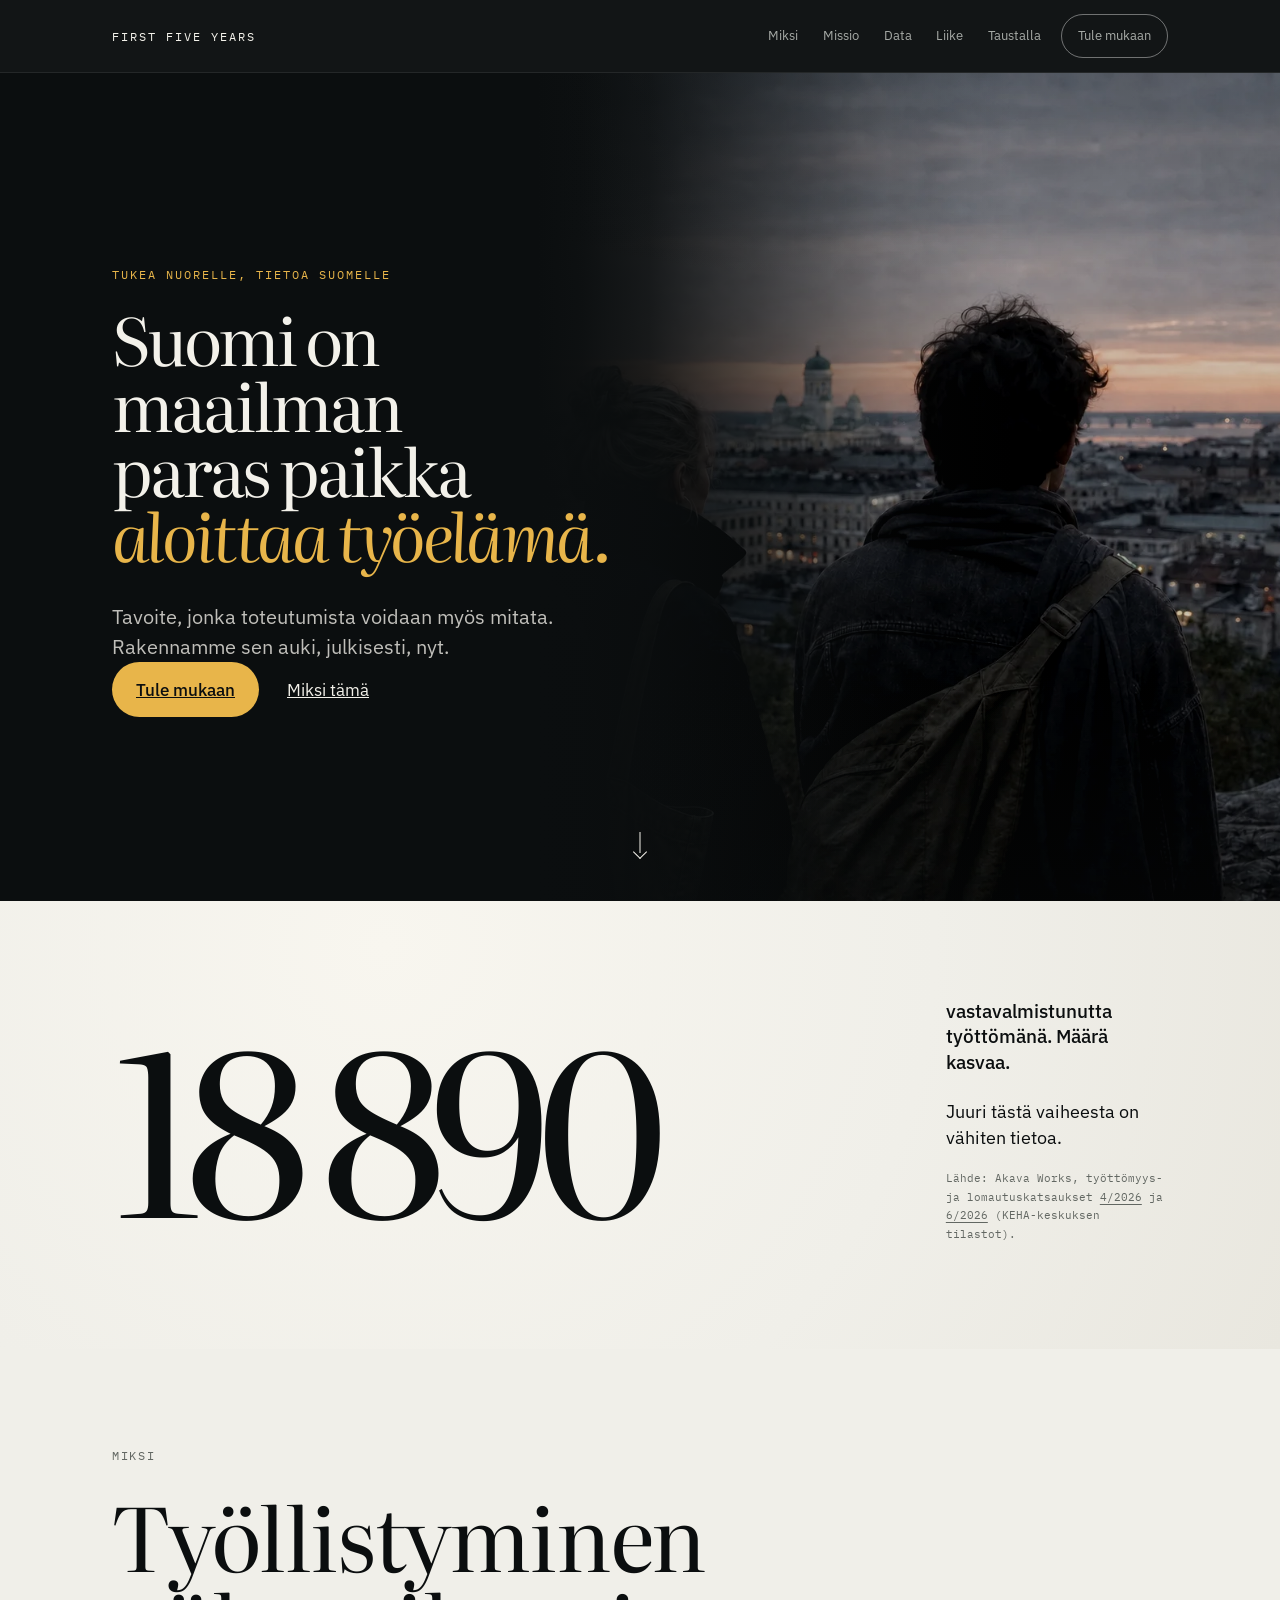
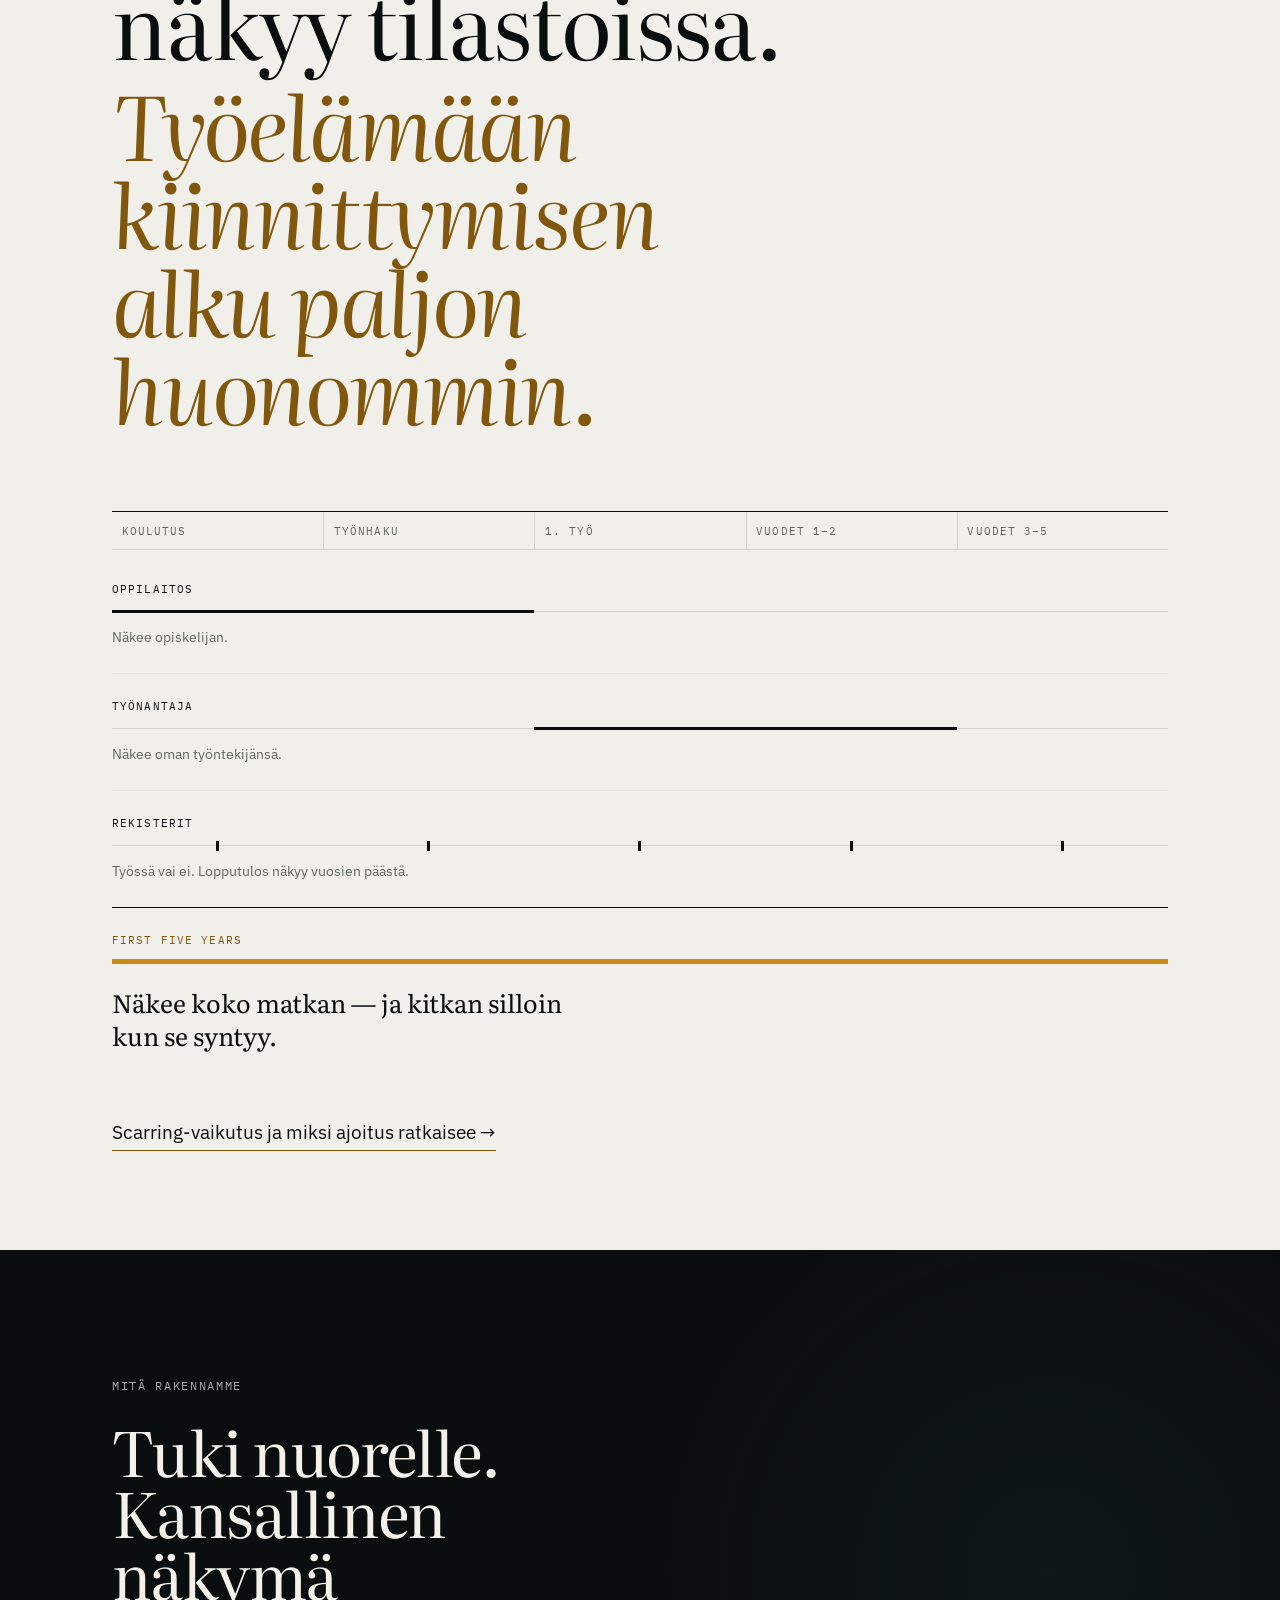
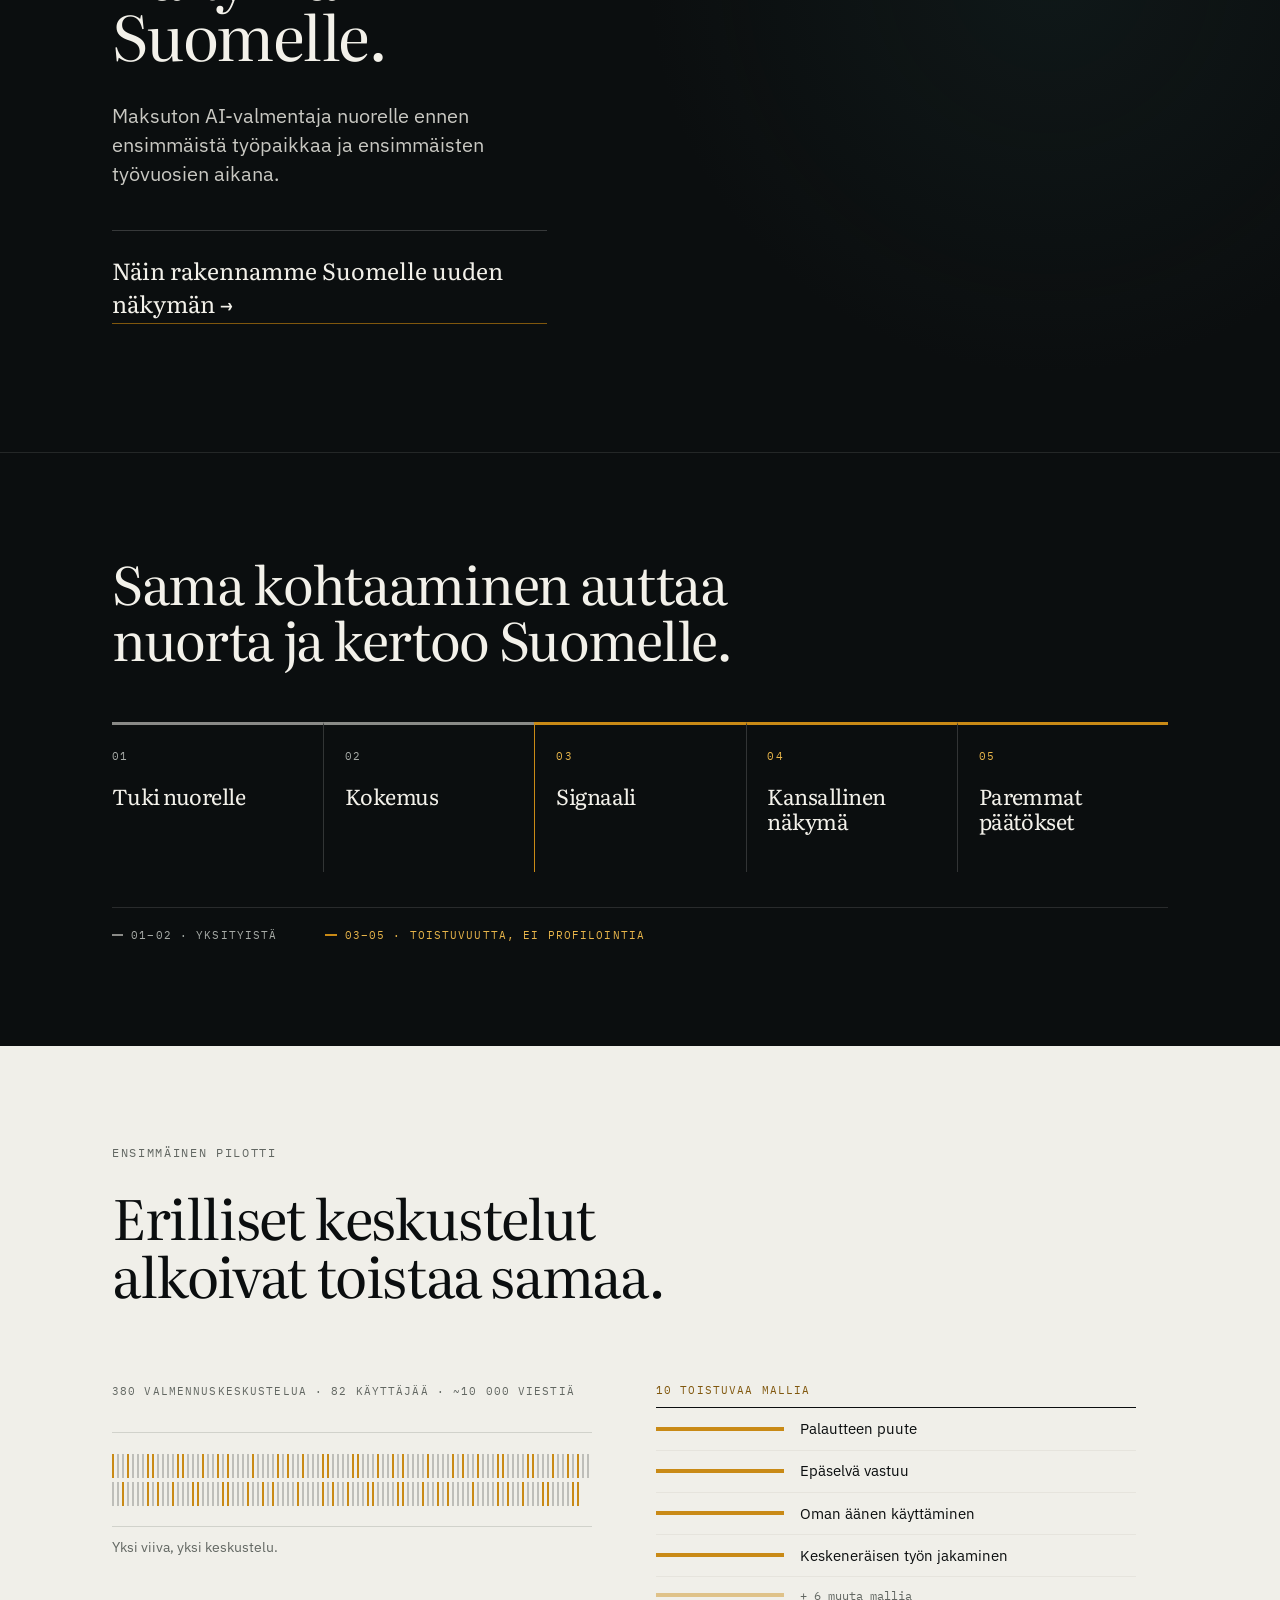
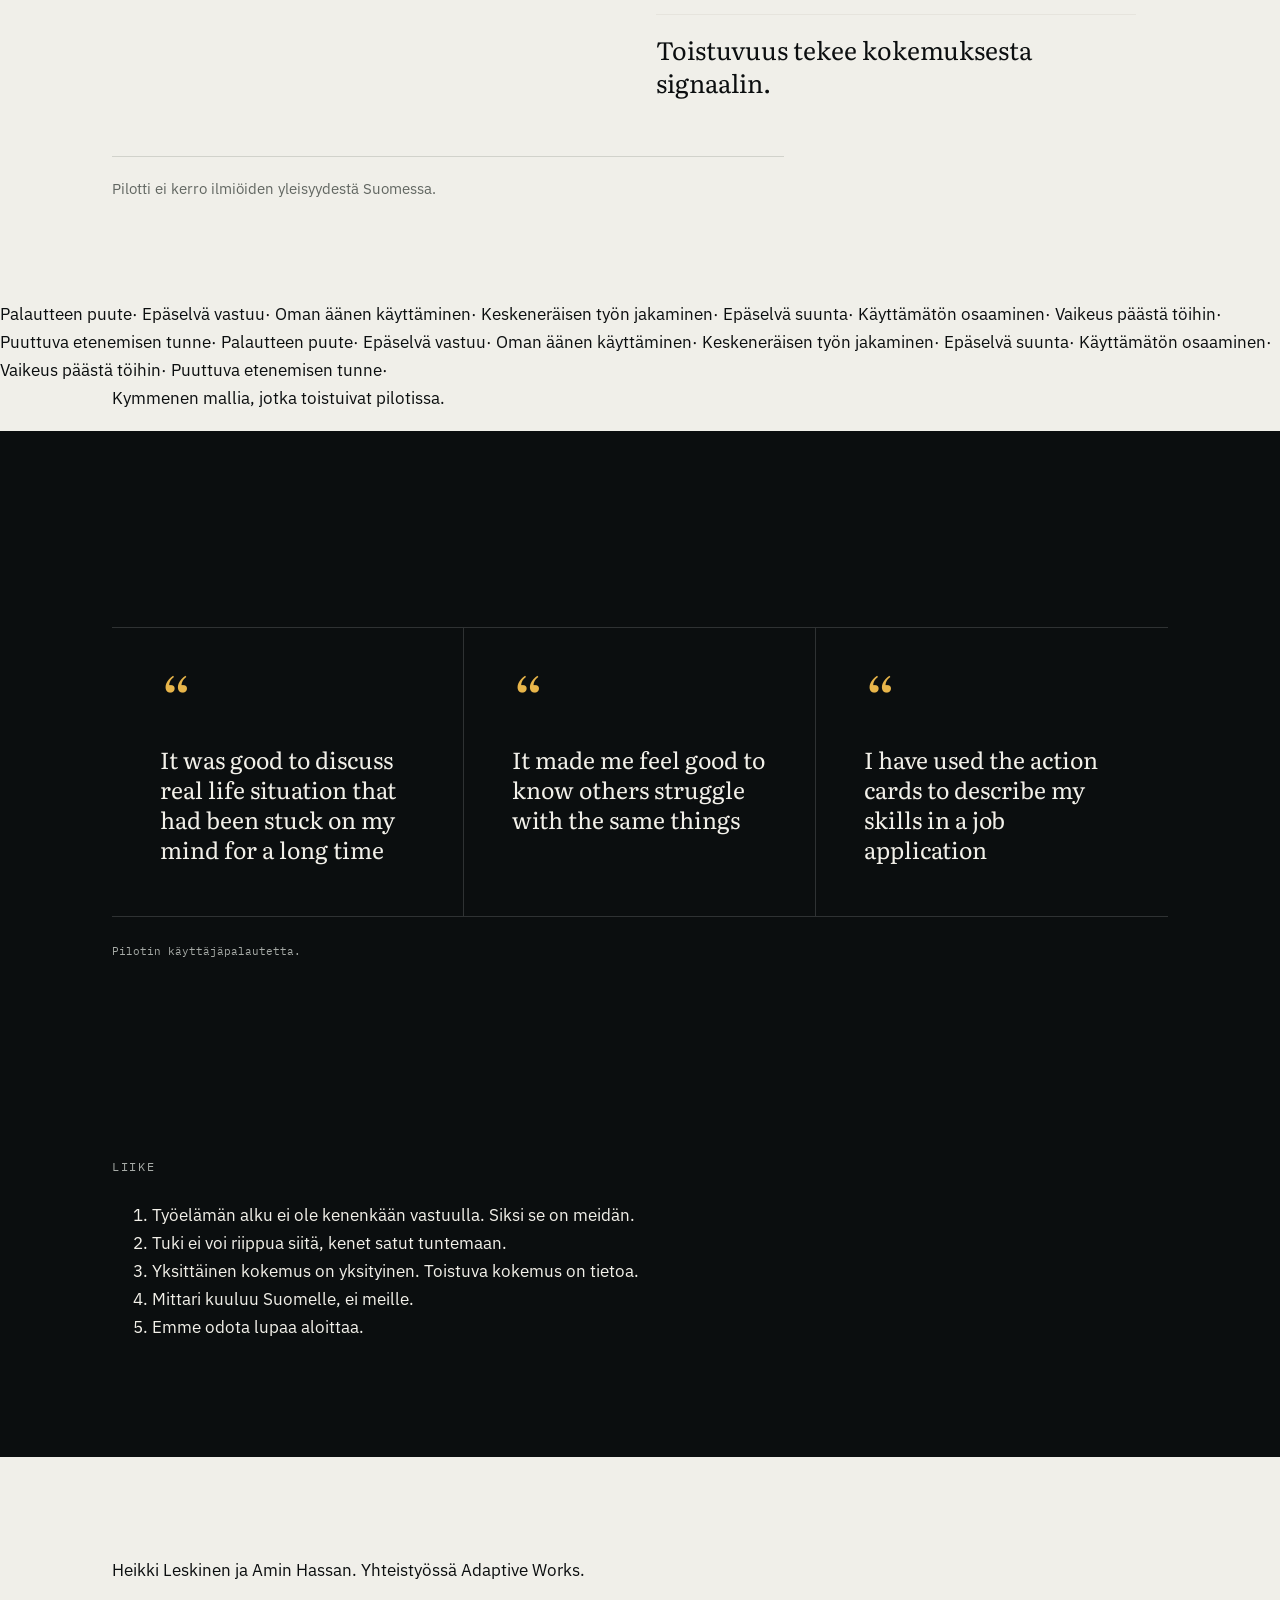
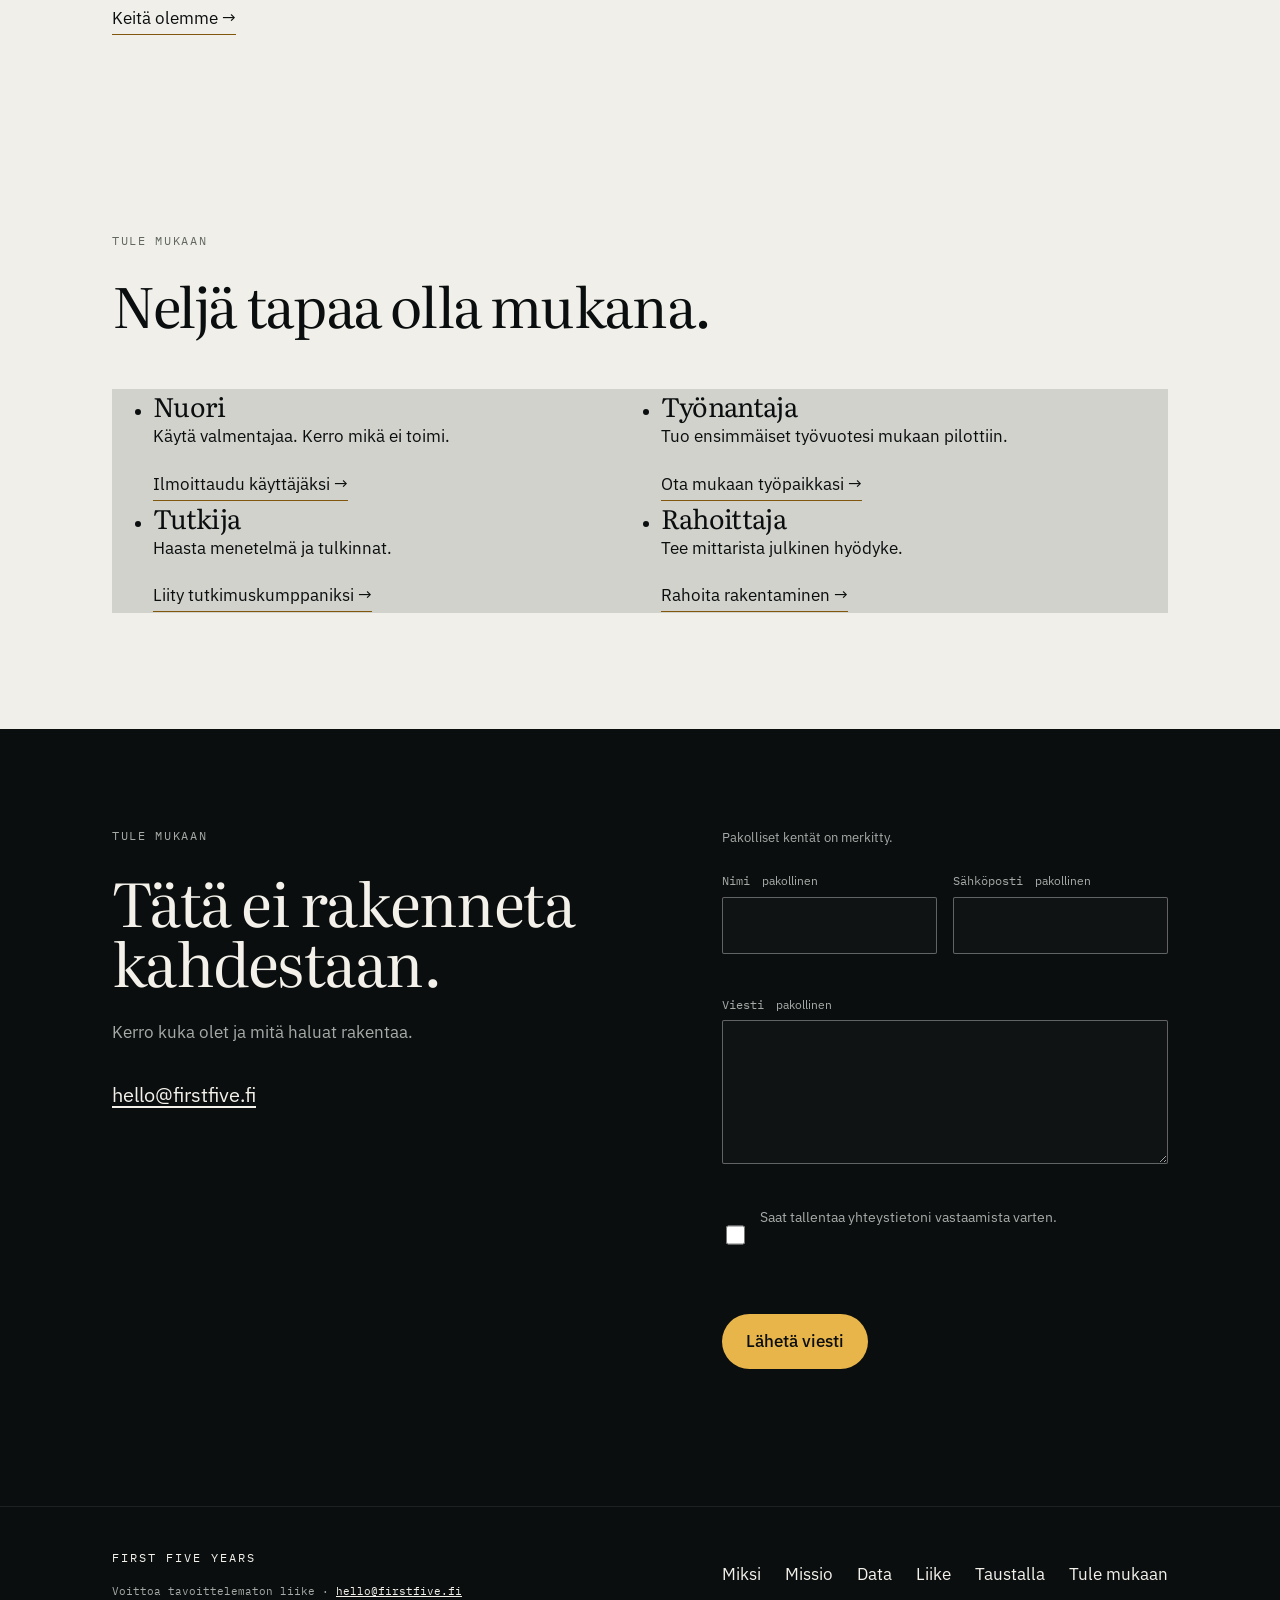
==== commit c2d45858: "Update index.html" ====
--- a/index.html
+++ b/index.html
@@ -105,7 +105,7 @@
   </script>
 
   <link rel="stylesheet" href="./assets/styles.css?v=20260812-7">
-  <link rel="stylesheet" href="./assets/ffy-visuals.css?v=20260812-1">
+  <link rel="stylesheet" href="./assets/ffy-visuals.css?v=20260813-1">
 
   <link rel="preconnect" href="https://fonts.googleapis.com">
   <link rel="preconnect" href="https://fonts.gstatic.com" crossorigin>
@@ -146,8 +146,8 @@
       <a href="/missio.html">Missio</a>
       <a href="./data.html">Data</a>
       <a href="#liike">Liike</a>
-      <a href="#kuka">Taustalla</a>
-      <a class="nav-cta" href="#yhteys">Tule mukaan</a>
+      <a href="./taustalla.html">Taustalla</a>
+      <a class="nav-cta" href="#mukaan">Tule mukaan</a>
     </nav>
 
   </div>
@@ -189,24 +189,19 @@
         </p>
 
         <h1 id="hero-title">
-          Työelämään kiinnittyminen alkaa
-          <em>ennen ensimmäistä työpäivää.</em>
+          Suomi on maailman paras paikka
+          <em>aloittaa työelämä.</em>
         </h1>
 
         <p class="hero__lead">
-          First Five Years tukee nuorta matkalla työelämään ja tekee
-          näkyväksi kitkaa, joka nykyisissä tilastoissa huomataan usein
-          vasta liian myöhään.
+          Tavoite, jonka toteutumista voidaan myös mitata.
+          Rakennamme sen auki, julkisesti, nyt.
         </p>
 
-        <ol
-          class="hero__data-path"
-          aria-label="First Five Yearsin toimintamalli"
-        >
-          <li>Tuki nuorelle</li>
-          <li>Toistuvat ilmiöt näkyviksi</li>
-          <li>Paremmat päätökset Suomelle</li>
-        </ol>
+        <div class="hero__actions">
+          <a class="btn btn-signal" href="#mukaan">Tule mukaan</a>
+          <a class="btn btn-ghost" href="#miksi">Miksi tämä</a>
+        </div>
 
         <a
           class="hero__scroll"
@@ -233,12 +228,10 @@
 
         <div class="impact-stat__copy reveal">
           <p class="impact-stat__label" id="stake-label">
-            vuoden sisällä valmistunutta oli työttömänä maaliskuun 2026 lopussa.
+            vastavalmistunutta työttömänä. Määrä kasvaa.
           </p>
           <p class="impact-stat__statement">
-            Korkeakoulutetuilla määrä on jatkanut kasvuaan yhä keväällä 2026.
-            Työelämään kiinnittyminen ratkeaa juuri tässä vaiheessa, josta
-            on vähiten jatkuvaa tietoa.
+            Juuri tästä vaiheesta on vähiten tietoa.
           </p>
           <p class="source-line">
             Lähde: Akava Works, työttömyys- ja lomautuskatsaukset
@@ -265,7 +258,6 @@
     <div class="wrap">
 
       <p class="eyebrow">
-        <span class="idx">01</span>
         Miksi
       </p>
 
@@ -299,9 +291,7 @@
             <div class="arc-track">
               <div class="arc-bar" style="grid-column: 1 / 3"></div>
             </div>
-            <p class="viz-caption">
-              Näkee opiskelijan — harvoin sitä, mitä tapahtuu valmistumisen jälkeen.
-            </p>
+            <p class="viz-caption">Näkee opiskelijan.</p>
           </div>
 
           <div class="arc-row">
@@ -309,9 +299,7 @@
             <div class="arc-track">
               <div class="arc-bar" style="grid-column: 3 / 5"></div>
             </div>
-            <p class="viz-caption">
-              Näkee oman työntekijänsä — yhden työpaikan ajan.
-            </p>
+            <p class="viz-caption">Näkee oman työntekijänsä.</p>
           </div>
 
           <div class="arc-row">
@@ -320,80 +308,20 @@
               <div class="arc-points" aria-hidden="true">
                 <i></i><i></i><i></i><i></i><i></i>
               </div>
-            </div>
-            <p class="viz-caption">
-              Näkee tilanteen mittaushetkellä: työssä vai ei. Ei sitä, mitä välissä tapahtui.
-            </p>
+              <div class="arc-mark arc-mark--late" style="grid-column: 5" aria-hidden="true"></div>
+            </div>
+            <p class="viz-caption">Työssä vai ei. Lopputulos näkyy vuosien päästä.</p>
           </div>
 
           <div class="arc-row arc-row--ffy">
             <p class="viz-label viz-label--signal">First Five Years</p>
             <div class="arc-track">
               <div class="arc-bar arc-bar--ffy" style="grid-column: 1 / -1"></div>
-            </div>
-            <p class="viz-lede">
-              Yksi jatkuva näkymä koko kaarelle — koulutuksesta viidenteen työvuoteen.
-            </p>
-          </div>
-
-        </div>
-
-      </div>
-
-
-      <p class="statement-body viz-after">
-        Työuran alku voi kantaa pitkälle. Tutkimuksessa tunnettu
-        scarring-vaikutus osoittaa, että esimerkiksi varhainen työttömyys
-        ja heikko työmarkkina-asema voivat näkyä vielä vuosien päästä.
-        Me haluamme nähdä kitkan aikaisemmin.
-      </p>
-
-
-      <!-- VISUALISOINTI 04 · Ajoitus -->
-
-      <div class="viz reveal">
-
-        <div class="timing-row">
-          <p class="viz-label">Nykyään</p>
-          <div class="timing-line" aria-hidden="true">
-            <i class="start"></i>
-            <i class="mark mark--late"></i>
-          </div>
-          <div class="timing-labels">
-            <p class="at-start">Kitka alkaa</p>
-            <p class="at-late"><strong>Lopputulos näkyy tilastossa</strong></p>
-          </div>
-        </div>
-
-        <div class="timing-row timing-row--ffy">
-          <p class="viz-label">First Five Years</p>
-          <div class="timing-line" aria-hidden="true">
-            <i class="lead"></i>
-            <i class="start"></i>
-            <i class="mark mark--early"></i>
-          </div>
-          <div class="timing-labels">
-            <p class="at-start">Kitka alkaa</p>
-            <p class="at-early">
-              <strong>Toistuva kitka näkyy signaalina</strong> — toiminta on mahdollista aiemmin
-            </p>
-          </div>
-        </div>
-
-        <div class="timing-axis">
-          <span>Työelämän alku</span>
-          <span>5 vuotta</span>
-        </div>
-
-        <div class="timing-close">
-          <p class="viz-lede">
-            Aikainen kitka näkyy epäselvänä suuntana, käyttämättömänä
-            osaamisena ja palautteen puutteena.
-          </p>
-          <p>
-            Signaali kertoo toistuvasta ilmiöstä, ei yksittäisen nuoren
-            tulevaisuudesta.
-          </p>
+              <div class="arc-mark arc-mark--early" style="grid-column: 2" aria-hidden="true"></div>
+            </div>
+            <p class="viz-lede">Näkee koko matkan — ja kitkan silloin kun se syntyy.</p>
+          </div>
+
         </div>
 
       </div>
@@ -401,7 +329,7 @@
 
       <p class="statement-body viz-after">
         <a class="textlink" href="./missio.html">
-          Miksi työelämän alku ratkaisee enemmän kuin ensimmäisen työpaikan →
+          Scarring-vaikutus ja miksi ajoitus ratkaisee →
         </a>
       </p>
 
@@ -425,7 +353,6 @@
         <div class="impact-solution__copy reveal">
 
           <p class="eyebrow">
-            <span class="idx">02</span>
             Mitä rakennamme
           </p>
 
@@ -434,10 +361,8 @@
           </h2>
 
           <p class="impact-solution__lede">
-            Maksuton AI&#8209;valmentaja tukee nuorta jo ennen ensimmäistä
-            työpaikkaa ja ensimmäisten työvuosien aikana. Samalla syntyy
-            uudenlaista tietoa siitä, missä työelämään kiinnittyminen
-            vahvistuu ja missä kitka alkaa kasautua.
+            Maksuton AI&#8209;valmentaja nuorelle ennen ensimmäistä työpaikkaa
+            ja ensimmäisten työvuosien aikana.
           </p>
 
           <p class="impact-solution__close">
@@ -449,24 +374,6 @@
         </div>
 
 
-        <figure class="impact-phone reveal">
-
-          <img
-            src="./assets/kuvat/ai-valmentaja-transparent.png"
-            alt="AI-valmentajan käyttöliittymä älypuhelimen näytöllä."
-            width="1042"
-            height="1024"
-            loading="lazy"
-            decoding="async"
-          >
-
-          <figcaption class="sr-only">
-            First Five Yearsissa käytettävä AI-valmentaja.
-            Palvelun tarjoaa Adaptive Works.
-          </figcaption>
-
-        </figure>
-
       </div>
 
     </div>
@@ -489,37 +396,32 @@
             <div class="chain-step">
               <span>01</span>
               <h3>Tuki nuorelle</h3>
-              <p>Maksuton AI-valmentaja silloin, kun kysymys syntyy.</p>
             </div>
 
             <div class="chain-step">
               <span>02</span>
               <h3>Kokemus</h3>
-              <p>Yksittäinen keskustelu pysyy yksityisenä.</p>
             </div>
 
             <div class="chain-step chain-step--signal chain-step--turn">
               <span>03</span>
               <h3>Signaali</h3>
-              <p>Sama kitka toistuu eri keskusteluissa.</p>
             </div>
 
             <div class="chain-step chain-step--signal">
               <span>04</span>
               <h3>Kansallinen näkymä</h3>
-              <p>Toistuvuudesta muodostuu mittari.</p>
             </div>
 
             <div class="chain-step chain-step--signal">
               <span>05</span>
               <h3>Paremmat päätökset</h3>
-              <p>Parempi alku seuraavalle sukupolvelle.</p>
             </div>
 
           </div>
 
           <div class="chain-legend">
-            <p>01–02 · Yksilöllistä ja yksityistä</p>
+            <p>01–02 · Yksityistä</p>
             <p>03–05 · Toistuvuutta, ei profilointia</p>
           </div>
 
@@ -545,7 +447,6 @@
       <div class="pilot-heading reveal">
 
         <p class="eyebrow">
-          <span class="idx">03</span>
           Ensimmäinen pilotti
         </p>
 
@@ -567,9 +468,7 @@
               380 valmennuskeskustelua · 82 käyttäjää · ~10 000 viestiä
             </p>
             <div class="signal-field" data-signal-field="190" aria-hidden="true"></div>
-            <p class="viz-caption">
-              Jokainen viiva on yksi keskustelu. Kahdessa kuukaudessa, kahdenkeskisinä.
-            </p>
+            <p class="viz-caption">Yksi viiva, yksi keskustelu.</p>
           </div>
 
           <div>
@@ -581,17 +480,13 @@
               <li><b></b><span>Keskeneräisen työn jakaminen</span></li>
               <li><b></b><span>+ 6 muuta mallia</span></li>
             </ul>
-            <p class="viz-lede">
-              Toistuvuus tekee yksittäisestä kokemuksesta signaalin.
-            </p>
+            <p class="viz-lede">Toistuvuus tekee kokemuksesta signaalin.</p>
           </div>
 
         </div>
 
         <p class="viz-note">
-          Pilotti ei kerro ilmiöiden yleisyydestä Suomessa. Se osoitti, että
-          työelämän alkuvaiheen kitkaa voidaan tunnistaa ennen kuin se näkyy
-          perinteisissä tilastoissa.
+          Pilotti ei kerro ilmiöiden yleisyydestä Suomessa.
         </p>
 
       </div>
@@ -599,6 +494,34 @@
     </div>
 
   </section>
+
+
+  <!-- ILMIÖNAUHA -->
+
+  <div class="ticker" aria-hidden="true">
+    <div class="ticker__track">
+      <span>Palautteen puute</span><span>·</span>
+      <span>Epäselvä vastuu</span><span>·</span>
+      <span>Oman äänen käyttäminen</span><span>·</span>
+      <span>Keskeneräisen työn jakaminen</span><span>·</span>
+      <span>Epäselvä suunta</span><span>·</span>
+      <span>Käyttämätön osaaminen</span><span>·</span>
+      <span>Vaikeus päästä töihin</span><span>·</span>
+      <span>Puuttuva etenemisen tunne</span><span>·</span>
+      <span>Palautteen puute</span><span>·</span>
+      <span>Epäselvä vastuu</span><span>·</span>
+      <span>Oman äänen käyttäminen</span><span>·</span>
+      <span>Keskeneräisen työn jakaminen</span><span>·</span>
+      <span>Epäselvä suunta</span><span>·</span>
+      <span>Käyttämätön osaaminen</span><span>·</span>
+      <span>Vaikeus päästä töihin</span><span>·</span>
+      <span>Puuttuva etenemisen tunne</span><span>·</span>
+    </div>
+  </div>
+
+  <p class="ticker-note wrap">
+    Kymmenen mallia, jotka toistuivat pilotissa.
+  </p>
 
 
   <!-- ÄÄNET · pilotin käyttäjät -->
@@ -607,8 +530,7 @@
 
     <div class="wrap">
       <div class="section-head reveal">
-        <p class="eyebrow">Pilotin ääniä</p>
-        <h2 id="voices-title">Näin nuoret kuvasivat sitä itse.</h2>
+        <p class="eyebrow" id="voices-title">Pilotin ääniä</p>
       </div>
     </div>
 
@@ -633,238 +555,102 @@
       </div>
 
       <p class="source-line voices-source">
-        Pilotin käyttäjäpalautetta. Sitaatit alkuperäisessä muodossaan.
+        Pilotin käyttäjäpalautetta.
       </p>
     </div>
 
   </section>
 
 
-  <!-- 04 LIIKE -->
+  <!-- MANIFESTI -->
 
   <section
-    class="movement-section"
+    class="manifesto-section dark-section"
     id="liike"
-    aria-labelledby="movement-title"
+    aria-labelledby="manifesto-title"
   >
 
     <div class="wrap">
 
-      <div class="section-head reveal">
-
-        <p class="eyebrow">
-          <span class="idx">04</span>
-          Liike
-        </p>
-
-        <h2 id="movement-title">
-          Tätä rakennetaan nuorten kanssa ja Suomelle.
-        </h2>
-
-      </div>
-
-
-      <div class="commitments">
-
-        <article class="commitment reveal">
-
-          <span>01</span>
-
-          <h3>
-            Maksuton
-          </h3>
-
-          <p>
-            Tuen pitää olla saatavilla myös silloin, kun omaa verkostoa,
-            valmentajaa tai rahaa palveluun ei vielä ole.
-          </p>
-
-        </article>
-
-
-        <article class="commitment reveal">
-
-          <span>02</span>
-
-          <h3>
-            Nuorten kanssa rakennettu
-          </h3>
-
-          <p>
-            Työelämän alkua ei rakenneta uskottavasti ilman niitä,
-            jotka elävät sitä juuri nyt. Nuorilla on mukana myös
-            päätösvaltaa.
-          </p>
-
-        </article>
-
-
-        <article class="commitment reveal">
-
-          <span>03</span>
-
-          <h3>
-            Mittari Suomelle
-          </h3>
-
-          <p>
-            Kansallisen mittarin tehtävä on palvella yhteistä
-            päätöksentekoa, ei jäädä yhden toimijan omaisuudeksi.
-          </p>
-
-        </article>
-
-      </div>
-
+      <p class="eyebrow" id="manifesto-title">Liike</p>
+
+      <ol class="manifesto">
+        <li class="reveal">Työelämän alku ei ole kenenkään vastuulla. Siksi se on meidän.</li>
+        <li class="reveal">Tuki ei voi riippua siitä, kenet satut tuntemaan.</li>
+        <li class="reveal">Yksittäinen kokemus on yksityinen. Toistuva kokemus on tietoa.</li>
+        <li class="reveal">Mittari kuuluu Suomelle, ei meille.</li>
+        <li class="reveal">Emme odota lupaa aloittaa.</li>
+      </ol>
 
     </div>
 
   </section>
 
 
-  <!-- 05 TAUSTALLA -->
-
-  <section
-    class="people-section"
-    id="kuka"
-    aria-labelledby="people-title"
-  >
+  <!-- LIIKKEELLE PANIJAT · rivi, koko sisältö taustalla.html:ssä -->
+
+  <section class="credit-section" id="kuka" aria-label="Taustalla">
+
+    <div class="wrap credit-row">
+
+      <p class="credit-names">
+        Heikki Leskinen ja Amin Hassan.
+        Yhteistyössä <span>Adaptive Works</span>.
+      </p>
+
+      <a class="textlink" href="./taustalla.html">
+        Keitä olemme →
+      </a>
+
+    </div>
+
+  </section>
+
+
+  <!-- MUKAAN -->
+
+  <section class="roles-section" id="mukaan" aria-labelledby="roles-title">
 
     <div class="wrap">
 
-      <div class="section-head reveal">
-
-        <p class="eyebrow">
-          <span class="idx">05</span>
-          Taustalla
-        </p>
-
-        <h2 id="people-title">
-          Työelämän, nuorten ja tekoälyn parissa tehtyä työtä.
-        </h2>
-
-      </div>
-
-
-      <div class="founders">
-
-        <article class="founder reveal">
-
-          <figure class="founder-portrait">
-
-            <img
-              src="./assets/kuvat/heikki-leskinen.png"
-              alt="Heikki Leskisen mustavalkoinen kasvokuva."
-              width="1116"
-              height="992"
-              loading="lazy"
-              decoding="async"
-            >
-
-          </figure>
-
-          <p class="subhead">
-            Heikki Leskinen
-          </p>
-
-          <h3>
-            Yrittäjä ja nuorten työelämän puolestapuhuja
-          </h3>
-
-          <p>
-            Heikki on yrittäjä ja strategiakonsultti, joka on työskennellyt
-            pitkään sukupolvien välisen yhteistyön ja nuorten osaajien
-            aseman parissa. Hän oli mukana perustamassa Millennial Boardia,
-            joka toi nuoria mukaan suomalaisten organisaatioiden johtamiseen.
-          </p>
-
-        </article>
-
-
-        <article class="founder reveal">
-
-          <figure class="founder-portrait">
-
-            <img
-              src="./assets/kuvat/amin-hassan.jpg"
-              alt="Amin Hassanin mustavalkoinen kasvokuva."
-              width="1080"
-              height="1080"
-              loading="lazy"
-              decoding="async"
-            >
-
-          </figure>
-
-          <p class="subhead">
-            Amin Hassan
-          </p>
-
-          <h3>
-            Työelämän kehittäjä ja nuorten ääni
-          </h3>
-
-          <p>
-            Amin työskentelee henkilöstökokemuksen, osaamisen kehittämisen
-            ja tekoälyn parissa. Hän on tehnyt pitkään työtä
-            yhdenvertaisemman työelämän ja nuorten uramahdollisuuksien
-            puolesta.
-          </p>
-
-          <p>
-            Amin on itse alle 30-vuotias ja elää samaa työelämän alkua,
-            josta First Five Years rakentaa näkymää.
-          </p>
-
-        </article>
-
-      </div>
-
-
-      <div class="partner reveal">
-
-        <p class="subhead">
-          Yhteistyössä
-        </p>
-
-        <h3>
-          Adaptive Works
-        </h3>
-
-        <p>
-          Adaptive Works tarjoaa AI-valmentajan teknologian ja osallistuu
-          valmennuksen sekä ilmiöiden tunnistamisen kehittämiseen.
-        </p>
-
-      </div>
+      <p class="eyebrow">Tule mukaan</p>
+
+      <h2 id="roles-title" class="roles-title">
+        Neljä tapaa olla mukana.
+      </h2>
+
+      <ul class="roles">
+
+        <li class="reveal">
+          <h3>Nuori</h3>
+          <p>Käytä valmentajaa. Kerro mikä ei toimi.</p>
+          <a class="textlink" href="mailto:hello@firstfive.fi?subject=Nuori">Ilmoittaudu käyttäjäksi →</a>
+        </li>
+
+        <li class="reveal">
+          <h3>Työnantaja</h3>
+          <p>Tuo ensimmäiset työvuotesi mukaan pilottiin.</p>
+          <a class="textlink" href="mailto:hello@firstfive.fi?subject=Työnantaja">Ota mukaan työpaikkasi →</a>
+        </li>
+
+        <li class="reveal">
+          <h3>Tutkija</h3>
+          <p>Haasta menetelmä ja tulkinnat.</p>
+          <a class="textlink" href="mailto:hello@firstfive.fi?subject=Tutkimus">Liity tutkimuskumppaniksi →</a>
+        </li>
+
+        <li class="reveal">
+          <h3>Rahoittaja</h3>
+          <p>Tee mittarista julkinen hyödyke.</p>
+          <a class="textlink" href="mailto:hello@firstfive.fi?subject=Rahoitus">Rahoita rakentaminen →</a>
+        </li>
+
+      </ul>
 
     </div>
 
   </section>
 
-
-  <!-- TAVOITE -->
-
-  <section class="turn-section" aria-labelledby="vision-title">
-    <div class="wrap">
-      <div class="turn-grid">
-
-        <div class="turn-small reveal">
-          <p class="subhead">Tavoite</p>
-          <p>Ja tieto, jolla sen toteutumista voidaan seurata.</p>
-        </div>
-
-        <h2 id="vision-title" class="turn-title reveal">
-          Suomi on maailman paras paikka
-          <em>aloittaa työelämä.</em>
-        </h2>
-
-      </div>
-    </div>
-  </section>
-
-
-  <!-- 06 YHTEYS -->
 
   <section
     class="contact-section dark-section"
@@ -876,17 +662,15 @@
       <div class="contact-intro reveal">
 
         <p class="eyebrow">
-          <span class="idx">06</span>
           Tule mukaan
         </p>
 
         <h2>
-          Tehdään Suomesta maailman paras paikka aloittaa työelämä.
+          Tätä ei rakenneta kahdestaan.
         </h2>
 
         <p>
-          Etsimme mukaan nuoria, tutkimusta, työpaikkoja, osaamista
-          ja rahoitusta. Jos näet tässä oman roolisi, keskustellaan.
+          Kerro kuka olet ja mitä haluat rakentaa.
         </p>
 
         <p class="contact-email">
@@ -908,7 +692,7 @@
         >
 
           <p class="form-instructions">
-            Pakolliset kentät on merkitty tekstillä “pakollinen”.
+            Pakolliset kentät on merkitty.
           </p>
 
 
@@ -1008,8 +792,7 @@
             >
 
             <label for="c-consent">
-              Saat tallentaa yhteystietoni
-              tähän yhteydenottoon vastaamista varten.
+              Saat tallentaa yhteystietoni vastaamista varten.
             </label>
 
             <p
@@ -1087,11 +870,11 @@
         Liike
       </a>
 
-      <a href="#kuka">
+      <a href="./taustalla.html">
         Taustalla
       </a>
 
-      <a href="#yhteys">
+      <a href="#mukaan">
         Tule mukaan
       </a>
 
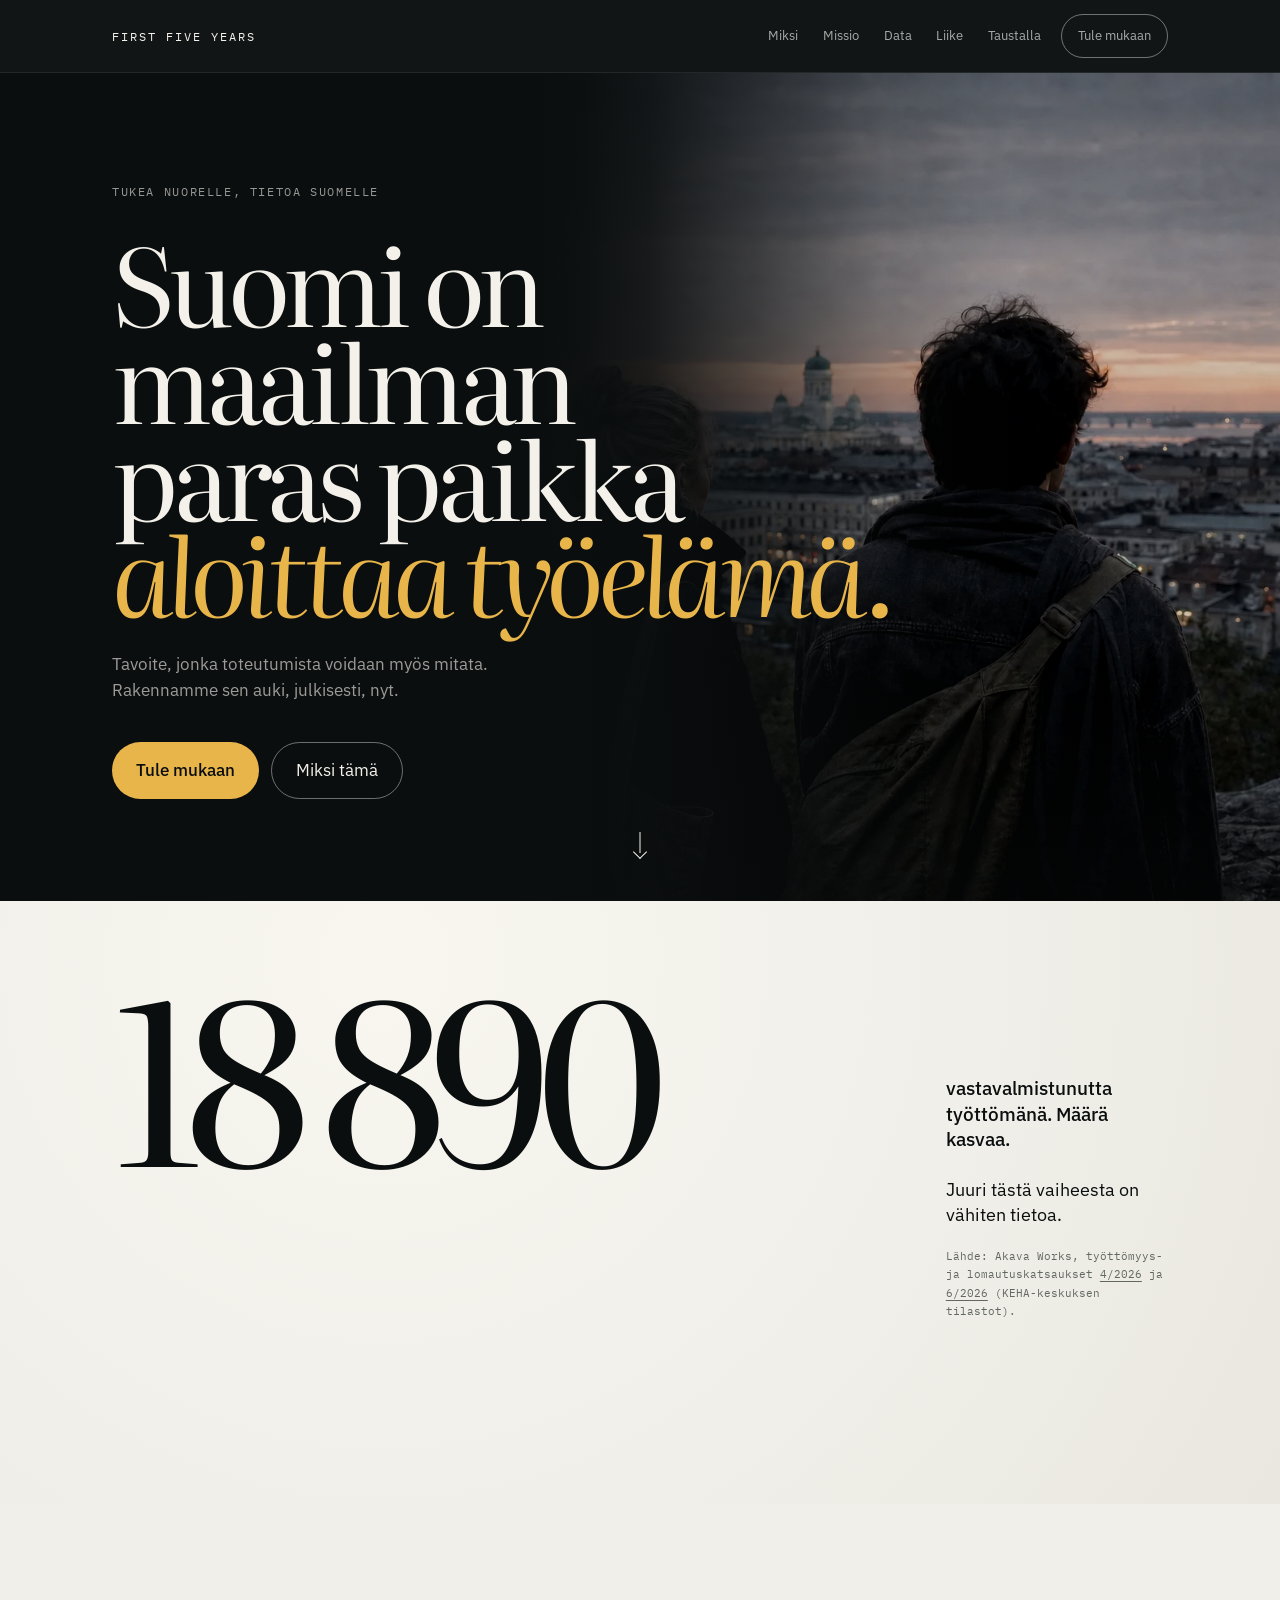
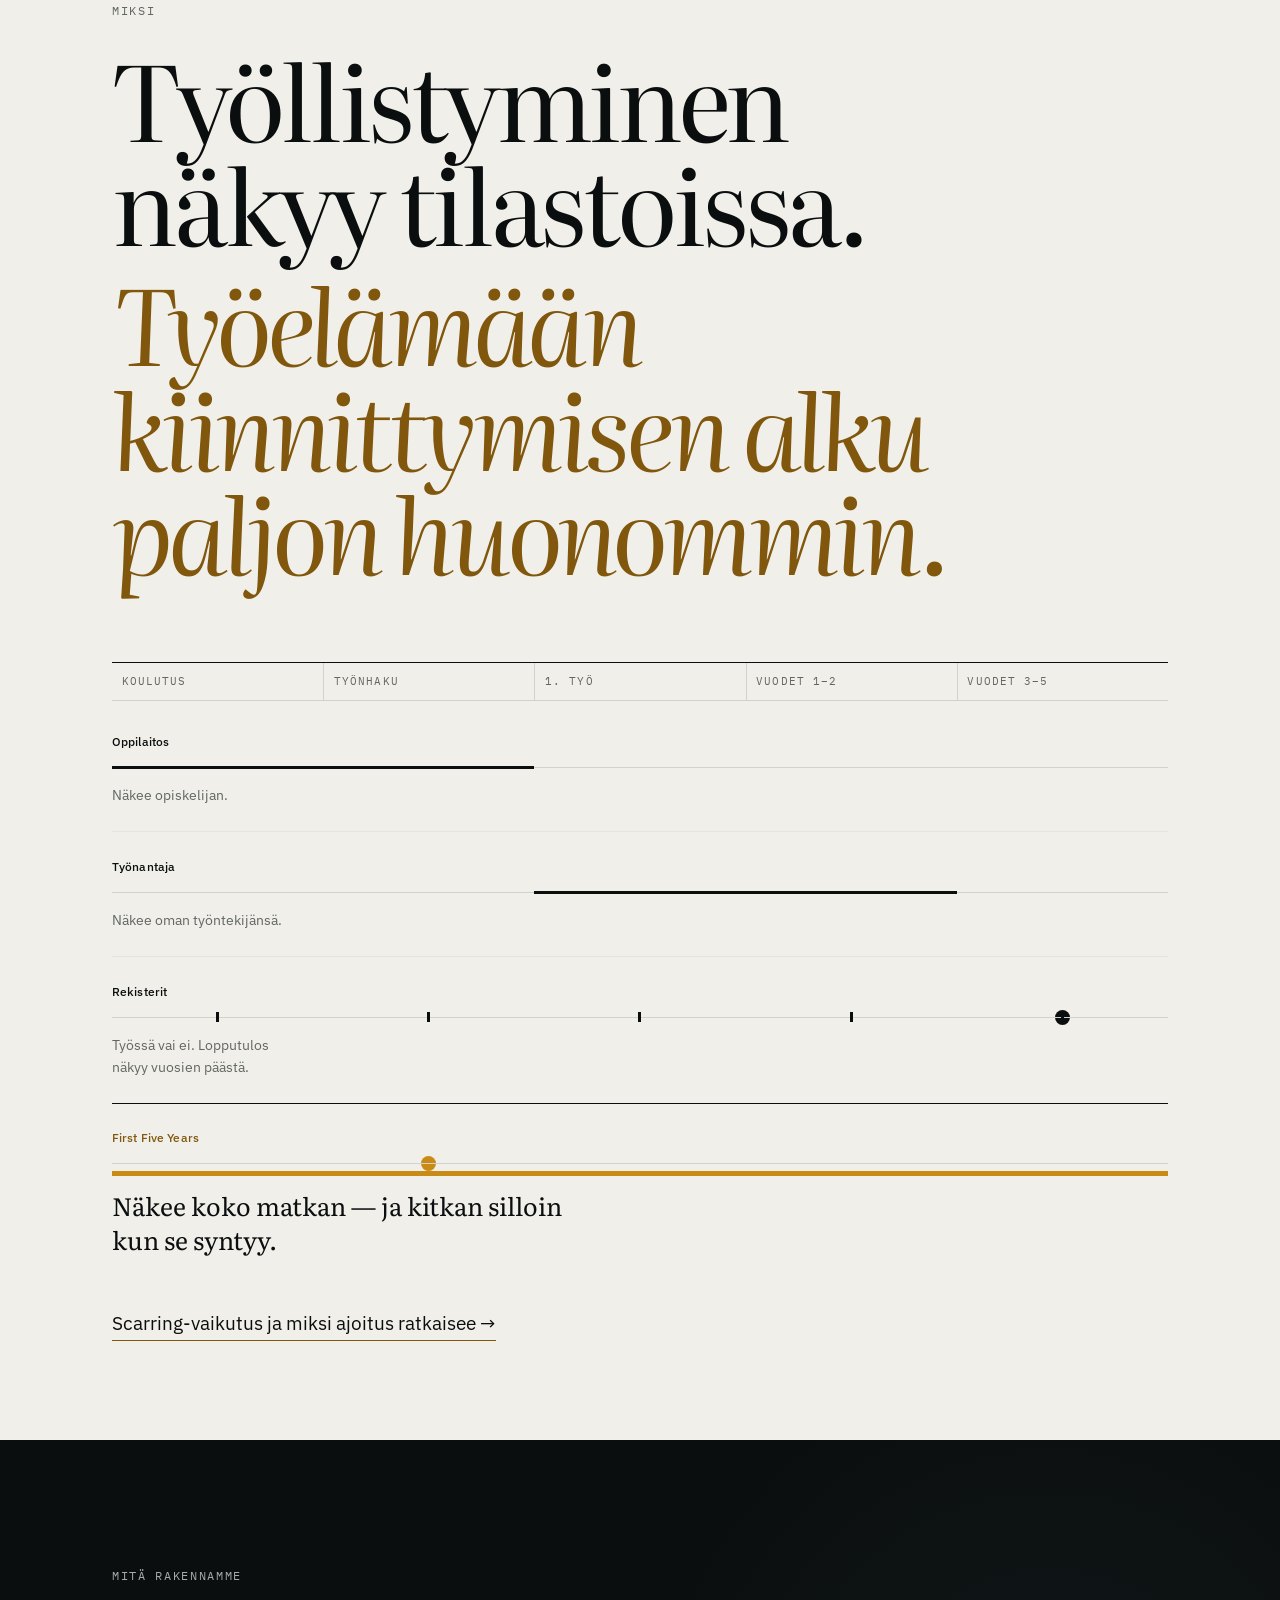
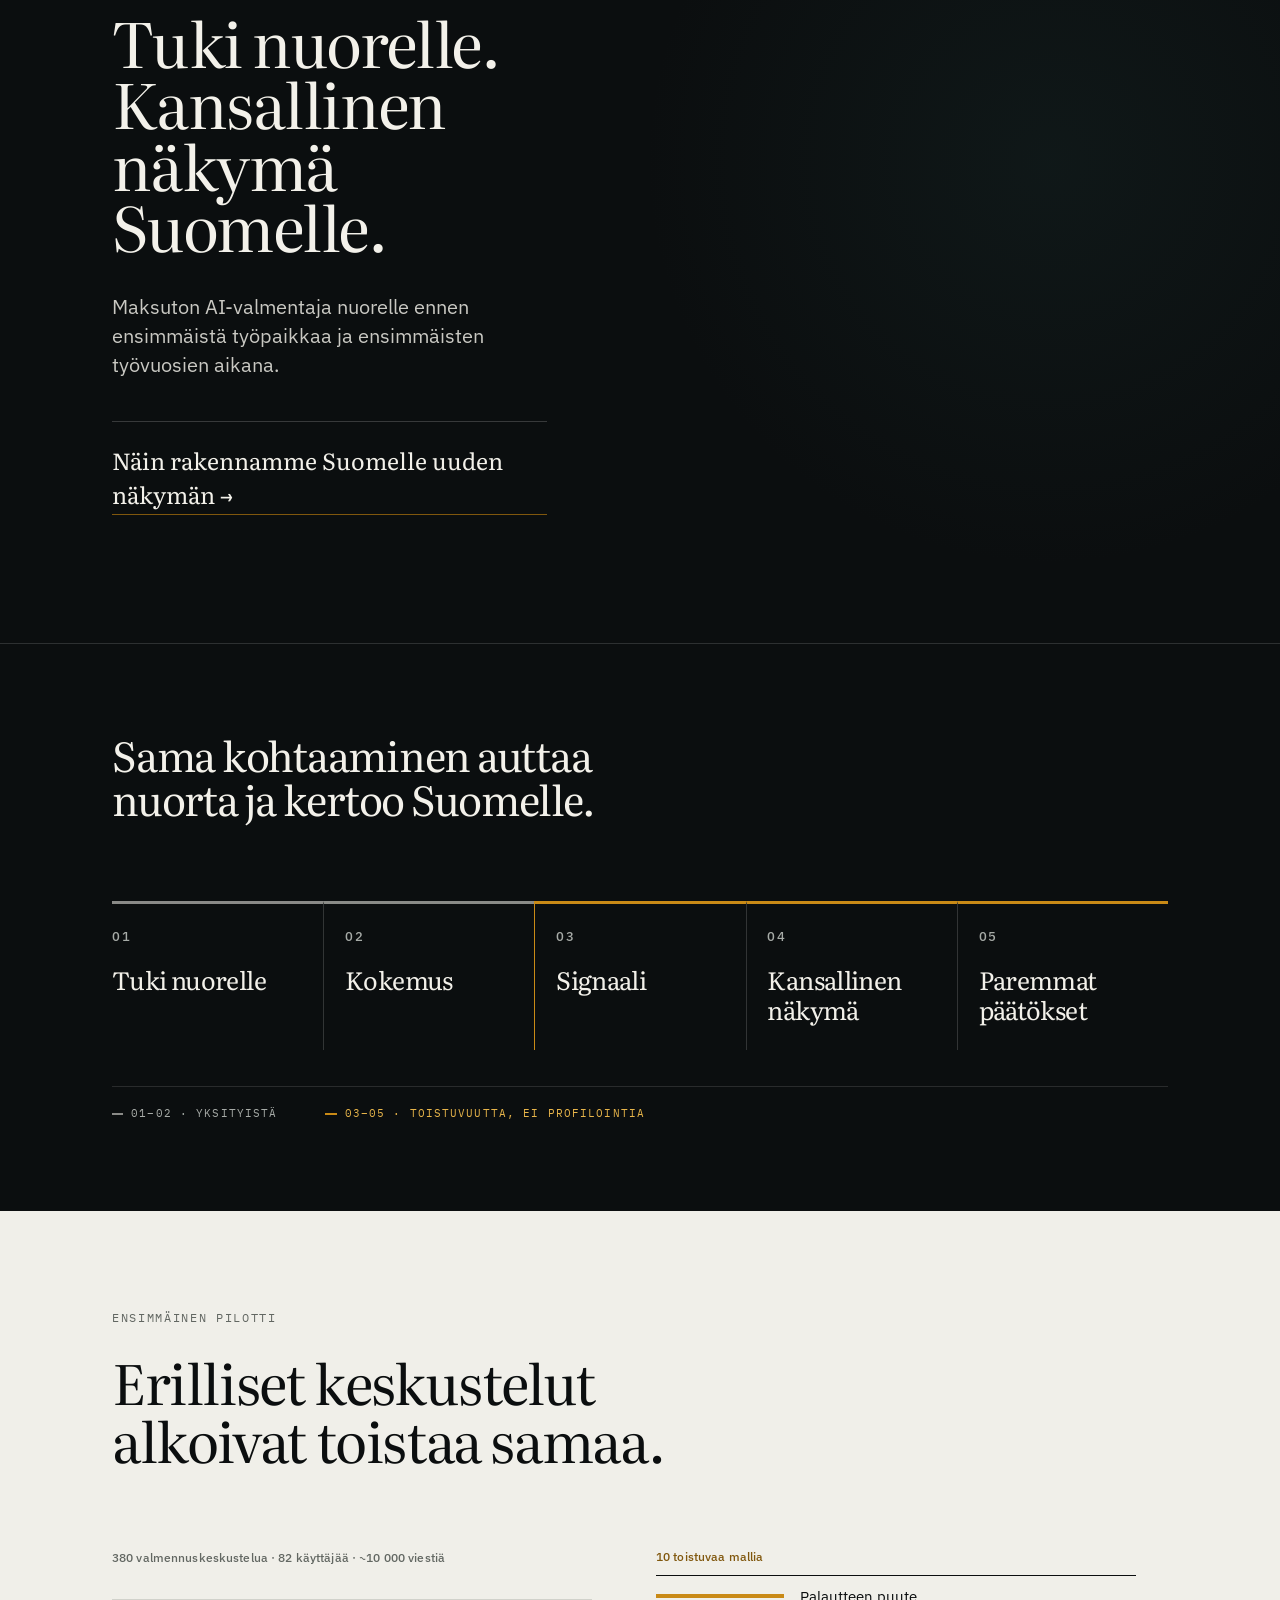
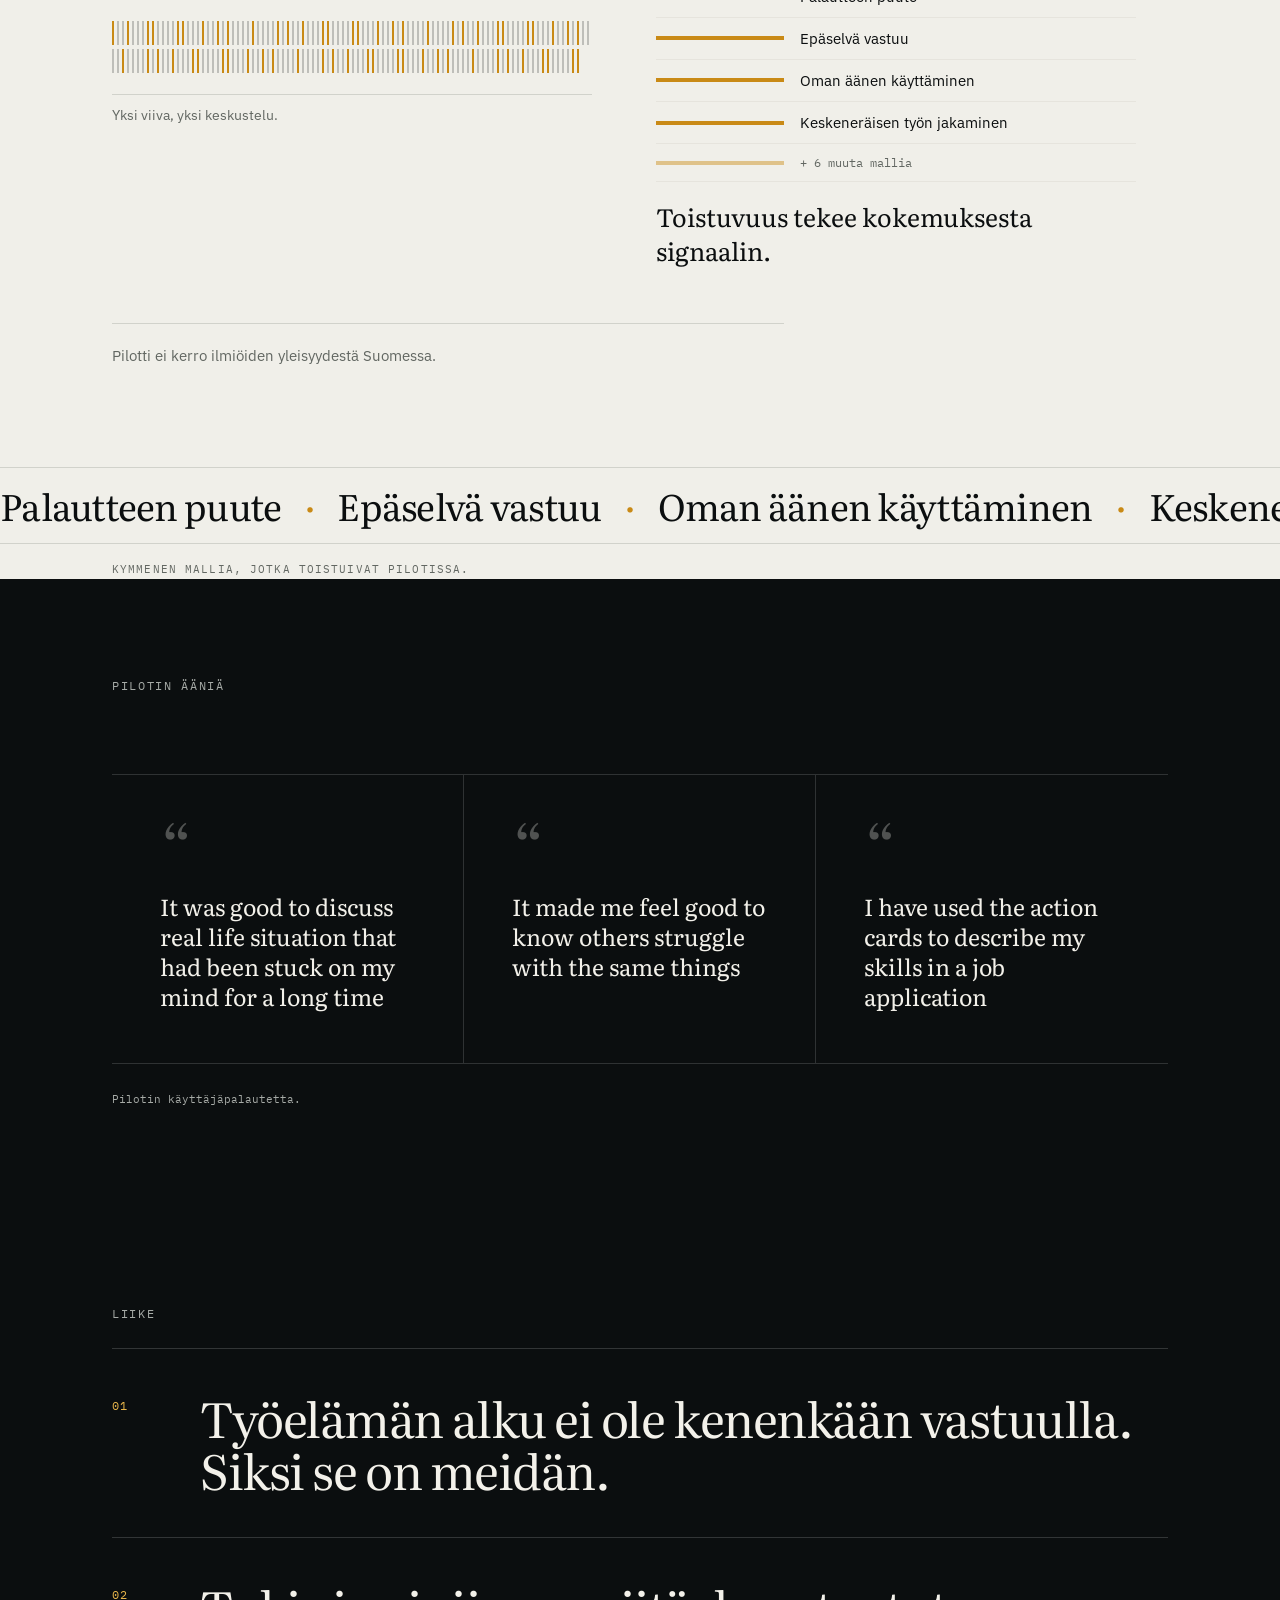
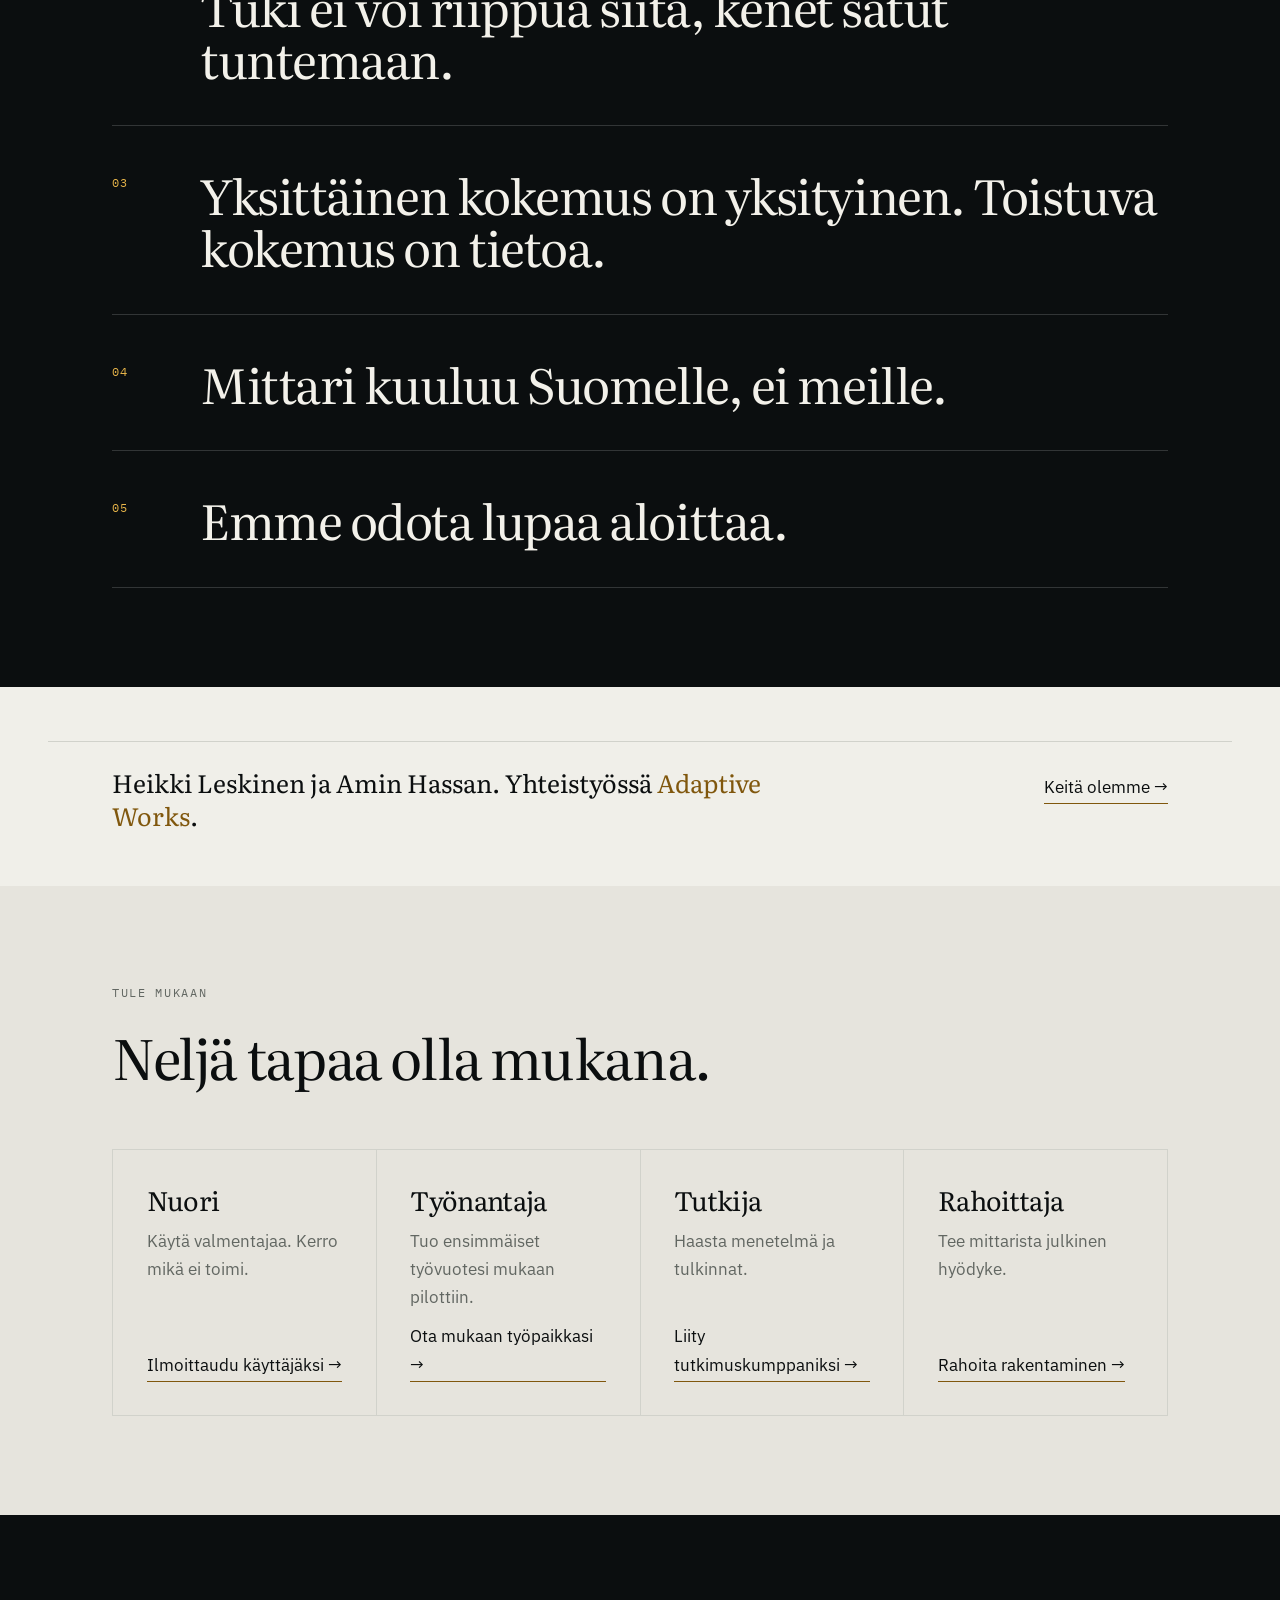
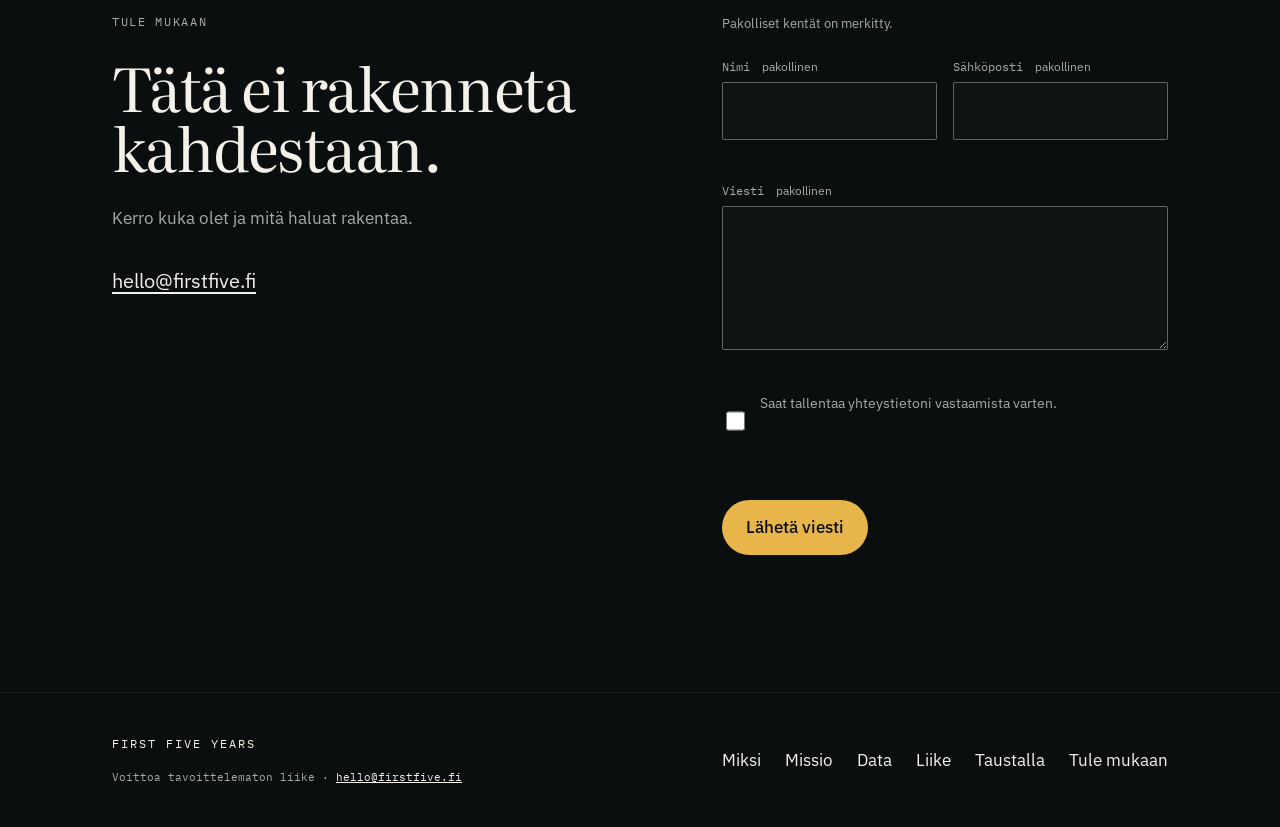
==== commit 3c4cf02b: "Update index.html" ====
--- a/index.html
+++ b/index.html
@@ -105,7 +105,7 @@
   </script>
 
   <link rel="stylesheet" href="./assets/styles.css?v=20260812-7">
-  <link rel="stylesheet" href="./assets/ffy-visuals.css?v=20260813-1">
+<link rel="stylesheet" href="./assets/ffy-visuals.css?v=20260813-2">
 
   <link rel="preconnect" href="https://fonts.googleapis.com">
   <link rel="preconnect" href="https://fonts.gstatic.com" crossorigin>
--- a/assets/ffy-visuals.css
+++ b/assets/ffy-visuals.css
@@ -1,12 +1,87 @@
 /* =========================================================
-   FIRST FIVE YEARS — VISUALISOINNIT
-   Lisää tämä tiedosto styles.css:n jälkeen:
-   <link rel="stylesheet" href="./assets/ffy-visuals.css?v=1">
-   Käyttää olemassa olevia :root-muuttujia. Ei uusia värejä eikä fontteja.
-   ========================================================= */
-
-
-/* Yhteiset ------------------------------------------------ */
+   FIRST FIVE YEARS — VISUALISOINNIT JA MITTAKAAVA
+   Lataa styles.css:n JÄLKEEN:
+   <link rel="stylesheet" href="./assets/ffy-visuals.css?v=20260813-2">
+   Käyttää vain olemassa olevia :root-muuttujia.
+   Ei uusia värejä eikä fontteja.
+   ========================================================= */
+
+
+/* =========================================================
+   MITTAKAAVA · hero ja väitteet
+   ========================================================= */
+
+.hero h1 {
+  width: min(15ch, 66vw);
+
+  font-size: clamp(3.5rem, 8.4vw, 8.5rem);
+
+  line-height: 0.9;
+
+  letter-spacing: -0.055em;
+}
+
+.hero__strap {
+  margin: 0 0 2rem;
+
+  font-family: var(--mono);
+
+  font-size: 0.72rem;
+
+  letter-spacing: 0.14em;
+  text-transform: uppercase;
+
+  color: rgba(243, 241, 234, 0.6);
+}
+
+.hero__lead {
+  width: auto;
+  max-width: 30rem;
+
+  margin-top: 2rem;
+
+  font-size: 1.05rem;
+
+  color: rgba(243, 241, 234, 0.62);
+}
+
+.hero__actions {
+  display: flex;
+
+  flex-wrap: wrap;
+
+  gap: 0.75rem;
+
+  margin-top: 2.4rem;
+}
+
+.hero__actions .btn {
+  text-decoration: none;
+}
+
+.btn-ghost {
+  background: transparent;
+  color: var(--on-ink);
+
+  border: 1px solid rgba(255, 255, 255, 0.4);
+}
+
+.btn-ghost:hover {
+  border-color: var(--on-ink);
+}
+
+.statement-title {
+  max-width: 14ch;
+
+  font-size: clamp(2.9rem, 1.4rem + 6.4vw, 7.5rem);
+
+  letter-spacing: -0.045em;
+}
+
+
+/* =========================================================
+   YHTEISET KUVIO-OSAT
+   ========================================================= */
 
 .viz {
   margin-top: clamp(3rem, 7vw, 5rem);
@@ -37,57 +112,65 @@
   color: var(--muted);
 }
 
-.viz-label {
+.viz-caption {
+  max-width: 22ch;
+
+  margin: 0.55rem 0 0;
+
+  font-size: 0.9rem;
+
+  color: var(--muted);
+}
+
+/* Monokuri: label-taso on sansia, mono jää eyebrow'lle,
+   lähteille ja lomakkeelle */
+
+.viz-label,
+.signal-meta {
   margin: 0 0 0.55rem;
 
+  font-family: var(--body);
+
+  font-size: 0.78rem;
+
+  letter-spacing: 0.01em;
+  text-transform: none;
+
+  font-weight: 500;
+}
+
+.viz-label--signal {
+  color: var(--signal-ink);
+}
+
+
+/* =========================================================
+   PUUTTUVA NÄKYMÄ  (.arc)
+   ========================================================= */
+
+.arc-stages {
+  display: grid;
+
+  grid-template-columns: repeat(5, minmax(0, 1fr));
+
+  border-top: 1px solid var(--ink);
+  border-bottom: 1px solid var(--rule);
+}
+
+.arc-stages span {
+  min-width: 0;
+
+  padding: 0.7rem 0.5rem 0.7rem 0.6rem;
+
+  border-left: 1px solid var(--rule);
+
   font-family: var(--mono);
 
-  font-size: 0.7rem;
+  font-size: clamp(0.56rem, 1.5vw, 0.7rem);
+  line-height: 1.3;
 
   letter-spacing: 0.1em;
   text-transform: uppercase;
-}
-
-.viz-label--signal {
-  color: var(--signal-ink);
-}
-
-.viz-caption {
-  margin: 0.55rem 0 0;
-
-  font-size: 0.9rem;
-
-  color: var(--muted);
-}
-
-
-/* =========================================================
-   01 PUUTTUVA NÄKYMÄ  (.arc)
-   ========================================================= */
-
-.arc-stages {
-  display: grid;
-
-  grid-template-columns: repeat(5, minmax(0, 1fr));
-
-  border-top: 1px solid var(--ink);
-  border-bottom: 1px solid var(--rule);
-}
-
-.arc-stages span {
-  min-width: 0;
-
-  padding: 0.7rem 0.5rem 0.7rem 0.6rem;
-
-  border-left: 1px solid var(--rule);
-
-  font-family: var(--mono);
-
-  font-size: clamp(0.56rem, 1.5vw, 0.7rem);
-  line-height: 1.3;
-
-  letter-spacing: 0.1em;
-  text-transform: uppercase;
 
   color: var(--muted);
 }
@@ -111,8 +194,8 @@
 }
 
 .arc-row--ffy {
+  padding-top: 1.9rem;
   padding-bottom: 0;
-  padding-top: 1.9rem;
 
   border-top: 1px solid var(--ink) !important;
 }
@@ -120,16 +203,18 @@
 .arc-track {
   position: relative;
 
+  z-index: 1;
+
   display: grid;
 
   grid-template-columns: repeat(5, minmax(0, 1fr));
 
   align-items: center;
 
-  height: 10px;
-}
-
-/* Katkeamaton taustaviiva */
+  height: 16px;
+}
+
+/* Katkeamaton taustaviiva koko kaaren yli */
 .arc-track::before {
   content: "";
 
@@ -160,6 +245,7 @@
   position: relative;
 
   grid-column: 1 / -1;
+  grid-row: 1;
 
   display: grid;
 
@@ -175,10 +261,54 @@
   background: var(--ink);
 }
 
-
-/* =========================================================
-   02 NÄIN SE TOIMII  (.chain)  — tummalla pohjalla
-   ========================================================= */
+/* Havaintohetki: myöhäinen (musta) ja aikainen (kulta) */
+.arc-mark {
+  grid-row: 1;
+
+  justify-self: center;
+
+  width: 15px;
+  height: 15px;
+
+  border-radius: 50%;
+}
+
+.arc-mark--late {
+  background: var(--ink);
+}
+
+.arc-mark--early {
+  background: var(--signal);
+
+  box-shadow: 0 0 0 5px var(--paper);
+}
+
+
+/* =========================================================
+   KETJU  (.chain) — tummalla pohjalla
+   ========================================================= */
+
+.chain-band {
+  padding-block: clamp(3.5rem, 7vw, 6rem);
+
+  background: var(--ink);
+
+  border-top: 1px solid rgba(255, 255, 255, 0.14);
+}
+
+.chain-band__title {
+  max-width: 24ch;
+
+  margin: 0 0 clamp(2.2rem, 4vw, 3.2rem);
+
+  font-size: clamp(1.8rem, 1.3rem + 1.6vw, 2.9rem);
+
+  line-height: 1.06;
+
+  letter-spacing: -0.03em;
+
+  color: var(--on-ink);
+}
 
 .chain {
   display: flex;
@@ -224,34 +354,20 @@
 
   margin-bottom: 1.1rem;
 
-  font-family: var(--mono);
-
-  font-size: 0.7rem;
-
-  letter-spacing: 0.12em;
+  font-family: var(--body);
+
+  font-size: 0.8rem;
+
+  font-weight: 500;
 
   color: var(--on-ink-muted);
 }
 
-.chain-step--signal span,
-.chain-step--turn span {
-  color: var(--signal-lit);
-}
-
 .chain-step h3 {
-  margin: 0 0 0.7rem;
-
-  font-size: 1.35rem;
+  margin: 0;
+
+  font-size: clamp(1.15rem, 1rem + 0.7vw, 1.6rem);
   line-height: 1.2;
-}
-
-.chain-step p {
-  margin: 0;
-
-  font-size: 0.9rem;
-  line-height: 1.5;
-
-  color: var(--on-ink-muted);
 }
 
 .chain-legend {
@@ -285,9 +401,25 @@
   color: var(--signal-lit);
 }
 
-
-/* =========================================================
-   03 PILOTTI  (.signal)
+/* Mekanismi ilman puhelinkuvaa */
+.impact-solution {
+  min-height: 0;
+}
+
+.impact-solution__copy {
+  width: 100%;
+  max-width: 46rem;
+
+  padding-right: 0;
+}
+
+.impact-solution h2 {
+  max-width: 18ch;
+}
+
+
+/* =========================================================
+   PILOTTI  (.signal)
    ========================================================= */
 
 .signal-grid {
@@ -302,16 +434,7 @@
 }
 
 .signal-meta {
-  margin: 0 0 1.2rem;
-
-  font-family: var(--mono);
-
-  font-size: 0.7rem;
-
-  letter-spacing: 0.1em;
-  text-transform: uppercase;
-
-  color: var(--muted);
+  margin-bottom: 1.2rem;
 }
 
 .signal-field {
@@ -336,6 +459,11 @@
 }
 
 .signal-patterns {
+  margin: 0;
+  padding: 0;
+
+  list-style: none;
+
   border-top: 1px solid var(--ink);
 }
 
@@ -351,197 +479,396 @@
   border-bottom: 1px solid var(--paper-dim);
 }
 
-.signal-patterns {
+.signal-patterns b {
+  flex: 0 1 8rem;
+
+  height: 4px;
+
+  background: var(--signal);
+}
+
+.signal-patterns span {
+  font-size: 0.95rem;
+}
+
+.signal-patterns li:last-child b {
+  background: rgba(201, 138, 22, 0.45);
+}
+
+.signal-patterns li:last-child span {
+  font-family: var(--mono);
+
+  font-size: 0.78rem;
+
+  color: var(--muted);
+}
+
+
+/* =========================================================
+   ILMIÖNAUHA
+   ========================================================= */
+
+.ticker {
+  overflow: hidden;
+
+  padding-block: 1.1rem;
+
+  background: var(--paper);
+
+  border-top: 1px solid var(--rule);
+  border-bottom: 1px solid var(--rule);
+}
+
+.ticker__track {
+  display: flex;
+
+  gap: 1.4rem;
+
+  width: max-content;
+
+  animation: ticker 46s linear infinite;
+}
+
+.ticker__track span {
+  flex: 0 0 auto;
+
+  font-family: var(--display);
+
+  font-size: clamp(1.4rem, 1rem + 1.6vw, 2.6rem);
+  line-height: 1.1;
+
+  letter-spacing: -0.02em;
+
+  white-space: nowrap;
+}
+
+.ticker__track span:nth-child(even) {
+  color: var(--signal);
+}
+
+@keyframes ticker {
+  from { transform: translateX(0); }
+  to   { transform: translateX(-50%); }
+}
+
+.ticker-note {
+  margin: 1rem auto 0;
+
+  font-family: var(--mono);
+
+  font-size: 0.7rem;
+
+  letter-spacing: 0.1em;
+  text-transform: uppercase;
+
+  color: var(--muted);
+}
+
+
+/* =========================================================
+   ÄÄNET
+   ========================================================= */
+
+.voice--long p {
+  max-width: 26ch;
+
+  font-size: clamp(1.15rem, 1rem + 0.55vw, 1.55rem);
+  line-height: 1.3;
+}
+
+/* Kultakuri: kulta merkitsee signaalia, ei koristetta */
+.quote-mark {
+  color: rgba(243, 241, 234, 0.3);
+}
+
+.voices-source {
+  margin-top: 1.6rem;
+
+  color: var(--on-ink-muted);
+}
+
+.voices-source a {
+  color: var(--on-ink);
+}
+
+
+/* =========================================================
+   MANIFESTI
+   ========================================================= */
+
+.manifesto-section {
+  background: var(--ink);
+}
+
+.manifesto {
   margin: 0;
   padding: 0;
 
   list-style: none;
-}
-
-.signal-patterns b {
-  flex: 0 1 8rem;
-
-  height: 4px;
-
-  background: var(--signal);
-}
-
-.signal-patterns li:last-child b {
-  background: rgba(201, 138, 22, 0.45);
-}
-
-.signal-patterns li:last-child span {
+
+  counter-reset: manifesto;
+
+  border-top: 1px solid rgba(255, 255, 255, 0.16);
+}
+
+.manifesto li {
+  counter-increment: manifesto;
+
+  display: grid;
+
+  grid-template-columns: 4.5rem minmax(0, 1fr);
+
+  gap: 1rem;
+
+  padding-block: clamp(1.6rem, 3.5vw, 2.6rem);
+
+  border-bottom: 1px solid rgba(255, 255, 255, 0.16);
+
+  font-family: var(--display);
+
+  font-size: clamp(1.6rem, 1.1rem + 2.4vw, 3.4rem);
+  line-height: 1.08;
+
+  letter-spacing: -0.03em;
+
+  text-wrap: pretty;
+}
+
+.manifesto li::before {
+  content: counter(manifesto, decimal-leading-zero);
+
   font-family: var(--mono);
 
-  font-size: 0.78rem;
+  font-size: 0.74rem;
+  line-height: 2.6;
+
+  letter-spacing: 0.12em;
+
+  color: var(--signal-lit);
+}
+
+
+/* =========================================================
+   LUOTTAMUSRIVI · koko sisältö taustalla.html:ssä
+   ========================================================= */
+
+.credit-section {
+  padding-block: clamp(3rem, 6vh, 4.5rem) !important;
+
+  background: var(--paper);
+}
+
+.credit-row {
+  display: flex;
+
+  flex-wrap: wrap;
+
+  align-items: baseline;
+
+  justify-content: space-between;
+
+  gap: 0.9rem 2rem;
+
+  padding-top: 1.6rem;
+
+  border-top: 1px solid var(--rule);
+}
+
+.credit-names {
+  max-width: 44rem;
+
+  margin: 0;
+
+  font-family: var(--display);
+
+  font-size: clamp(1.15rem, 1rem + 0.7vw, 1.7rem);
+  line-height: 1.3;
+}
+
+.credit-names span {
+  color: var(--signal-ink);
+}
+
+
+/* =========================================================
+   ROOLIT
+   ========================================================= */
+
+.roles-section {
+  background: var(--paper-dim);
+}
+
+.roles-title {
+  max-width: 20ch;
+
+  margin-bottom: clamp(2.5rem, 5vw, 4rem);
+}
+
+.roles {
+  display: grid;
+
+  grid-template-columns:
+    repeat(auto-fit, minmax(15rem, 1fr));
+
+  gap: 1px;
+
+  margin: 0;
+  padding: 0;
+
+  list-style: none;
+
+  background: var(--rule);
+
+  border: 1px solid var(--rule);
+}
+
+.roles li {
+  display: flex;
+
+  flex-direction: column;
+
+  gap: 0.7rem;
+
+  min-height: 15rem;
+
+  padding: clamp(1.4rem, 3vw, 2.1rem);
+
+  background: var(--paper-dim);
+}
+
+.roles h3 {
+  margin: 0;
+}
+
+.roles p {
+  flex: 1 1 auto;
+
+  margin: 0;
 
   color: var(--muted);
 }
 
-.signal-patterns span {
-  font-size: 0.95rem;
-}
-
-
-/* =========================================================
-   04 AJOITUS  (.timing)
-   ========================================================= */
-
-.timing-row {
-  padding-top: 1.8rem;
-
-  border-top: 1px solid var(--ink);
-}
-
-.timing-row + .timing-row {
-  margin-top: 0.5rem;
-}
-
-.timing-row > .viz-label {
-  margin-bottom: 2.2rem;
-
-  color: var(--muted);
-}
-
-.timing-row--ffy > .viz-label {
+.roles .textlink {
+  align-self: start;
+}
+
+
+/* =========================================================
+   MISSIO-SIVU
+   ========================================================= */
+
+.mission-page > .eyebrow {
+  margin-bottom: 1.4rem;
+}
+
+.mission-page > h1 {
+  max-width: 16ch;
+
+  font-size: clamp(2.9rem, 1.4rem + 6.2vw, 7rem);
+
+  line-height: 0.94;
+
+  letter-spacing: -0.05em;
+}
+
+.mission-page > h1 em {
+  font-style: italic;
+
   color: var(--signal-ink);
 }
 
-.timing-line {
-  position: relative;
-
-  height: 3px;
-
-  margin-bottom: 0.9rem;
-
-  background: var(--rule);
-}
-
-.timing-line .lead {
-  position: absolute;
-
-  left: 8%;
-
-  width: 14%;
-  height: 3px;
-
-  background: var(--signal);
-}
-
-.timing-line .start {
-  position: absolute;
-
-  left: 8%;
-  top: -9px;
-
-  width: 1px;
-  height: 21px;
-
-  background: var(--muted);
-}
-
-.timing-line .mark {
-  position: absolute;
-
-  top: -7px;
-
-  width: 17px;
-  height: 17px;
-
-  border-radius: 50%;
-
-  background: var(--ink);
-}
-
-.timing-line .mark--late {
-  left: 76%;
-}
-
-.timing-line .mark--early {
-  left: 22%;
-
-  background: var(--signal);
-}
-
-.timing-labels {
-  position: relative;
-
-  height: 3.6rem;
-}
-
-.timing-labels p {
-  position: absolute;
-
-  top: 0;
-
-  max-width: 13rem;
-
-  margin: 0;
-
-  font-size: 0.9rem;
-  line-height: 1.35;
-}
-
-.timing-labels .at-start {
-  left: 8%;
-
-  font-size: 0.85rem;
-
-  color: var(--muted);
-}
-
-.timing-labels .at-late {
-  left: 76%;
-
-  margin-left: -0.2rem;
-}
-
-.timing-labels .at-early {
-  left: 22%;
-
-  margin-left: -0.2rem;
-}
-
-.timing-labels strong {
-  font-weight: 500;
-}
-
-.timing-axis {
-  display: flex;
-
-  justify-content: space-between;
-
-  padding-top: 0.7rem;
+.mission-body h2 {
+  max-width: 24ch;
+
+  font-size: clamp(1.9rem, 1.3rem + 1.9vw, 3.1rem);
+
+  letter-spacing: -0.03em;
+}
+
+/* Nostolause katkaisee leipätekstin */
+.mission-pull {
+  max-width: 32ch;
+
+  margin-block: clamp(1.8rem, 4vw, 2.6rem) !important;
+
+  padding-left: 1.4rem;
+
+  border-left: 3px solid var(--signal);
+
+  font-family: var(--display);
+
+  font-size: clamp(1.3rem, 1.05rem + 1vw, 2rem);
+  line-height: 1.25;
+
+  letter-spacing: -0.02em;
+}
+
+/* Rajat listana, ei kappaleena */
+.mission-limits {
+  display: grid;
+
+  gap: 0;
+
+  max-width: 44rem;
+
+  margin: 1.6rem 0 2rem;
+  padding: 0;
+
+  list-style: none;
 
   border-top: 1px solid var(--rule);
-
-  font-family: var(--mono);
-
-  font-size: 0.68rem;
-
-  letter-spacing: 0.1em;
-  text-transform: uppercase;
-
-  color: var(--muted);
-}
-
-.timing-close {
-  display: grid;
-
-  grid-template-columns:
-    repeat(auto-fit, minmax(17rem, 1fr));
-
-  gap: 1.6rem clamp(2rem, 5vw, 4rem);
-
-  margin-top: clamp(2.5rem, 5vw, 3.5rem);
-}
-
-.timing-close p:last-child {
-  max-width: 30rem;
-
-  font-size: 0.95rem;
-
-  color: var(--muted);
+}
+
+.mission-limits li {
+  padding-block: 0.85rem;
+
+  border-bottom: 1px solid var(--rule);
+
+  font-size: 1rem;
+}
+
+
+/* =========================================================
+   DATA-SIVU
+   ========================================================= */
+
+.data-intro h1 {
+  max-width: 17ch;
+
+  font-size: clamp(2.9rem, 1.4rem + 6.2vw, 7rem);
+
+  line-height: 0.94;
+
+  letter-spacing: -0.05em;
+}
+
+.data-intro h1 em {
+  font-style: italic;
+
+  color: var(--signal-ink);
+}
+
+.data-section h2 {
+  letter-spacing: -0.035em;
+}
+
+/* Strategialainaus on sivun ankkuri */
+.strategy-quote p {
+  font-family: var(--display);
+
+  font-size: clamp(1.35rem, 1.05rem + 1.2vw, 2.2rem);
+  line-height: 1.3;
+
+  letter-spacing: -0.02em;
+}
+
+
+/* =========================================================
+   TAUSTALLA-SIVU
+   ========================================================= */
+
+.people-section .statement-title {
+  max-width: 16ch;
 }
 
 
@@ -550,6 +877,18 @@
    ========================================================= */
 
 @media (max-width: 48rem) {
+
+  .hero h1 {
+    width: 100%;
+
+    font-size: clamp(2.8rem, 12vw, 4.4rem);
+  }
+
+  .statement-title {
+    max-width: none;
+
+    font-size: clamp(2.6rem, 12vw, 4rem);
+  }
 
   .chain-step {
     flex: 1 1 100%;
@@ -572,93 +911,33 @@
     height: 20px;
   }
 
-  .timing-labels {
-    height: auto;
+  .manifesto li {
+    grid-template-columns: 1fr;
+
+    gap: 0.5rem;
   }
 
-  .timing-labels p,
-  .timing-labels .at-start,
-  .timing-labels .at-late,
-  .timing-labels .at-early {
-    position: static;
-
-    left: auto;
-
-    max-width: none;
-
-    margin-left: 0;
+  .manifesto li::before {
+    line-height: 1;
   }
 
-  .timing-labels p + p {
-    margin-top: 0.4rem;
+}
+
+
+/* =========================================================
+   VÄHENNETTY LIIKE
+   ========================================================= */
+
+@media (prefers-reduced-motion: reduce) {
+
+  .ticker__track {
+    animation: none;
+
+    width: 100%;
+
+    flex-wrap: wrap;
+
+    gap: 0.6rem 1.2rem;
   }
 
-}
-
-
-/* =========================================================
-   02 KETJUN TUMMA VYÖ  (.chain-band)
-   ========================================================= */
-
-.chain-band {
-  padding-block: clamp(4rem, 8vw, 6.5rem);
-
-  background: var(--ink);
-  color: var(--on-ink);
-
-  border-top: 1px solid rgba(255, 255, 255, 0.1);
-}
-
-.chain-band__title {
-  max-width: 22ch;
-
-  margin: 0 0 clamp(2.5rem, 5vw, 3.5rem);
-
-  font-size: clamp(2rem, 1.3rem + 2.5vw, 3.4rem);
-  line-height: 1.05;
-
-  color: var(--on-ink);
-}
-
-.chain-band .viz {
-  margin-top: 0;
-}
-
-.viz-after {
-  margin-top: clamp(2.5rem, 6vw, 4rem);
-}
-
-
-/* =========================================================
-   PANOS · iso luku (käyttää olemassa olevaa .impact-stat -tyyliä)
-   ========================================================= */
-
-#panos .impact-number {
-  margin: 0;
-}
-
-#panos .impact-stat__inner {
-  align-items: center;
-}
-
-
-/* =========================================================
-   ÄÄNET · pitkät sitaatit
-   ========================================================= */
-
-.voice--long p {
-  max-width: 26ch;
-
-  font-size: clamp(1.15rem, 1rem + 0.55vw, 1.55rem);
-  line-height: 1.3;
-}
-
-.voices-source {
-  margin-top: 1.6rem;
-
-  color: var(--on-ink-muted);
-}
-
-.voices-source a {
-  color: var(--on-ink);
-}
+}
